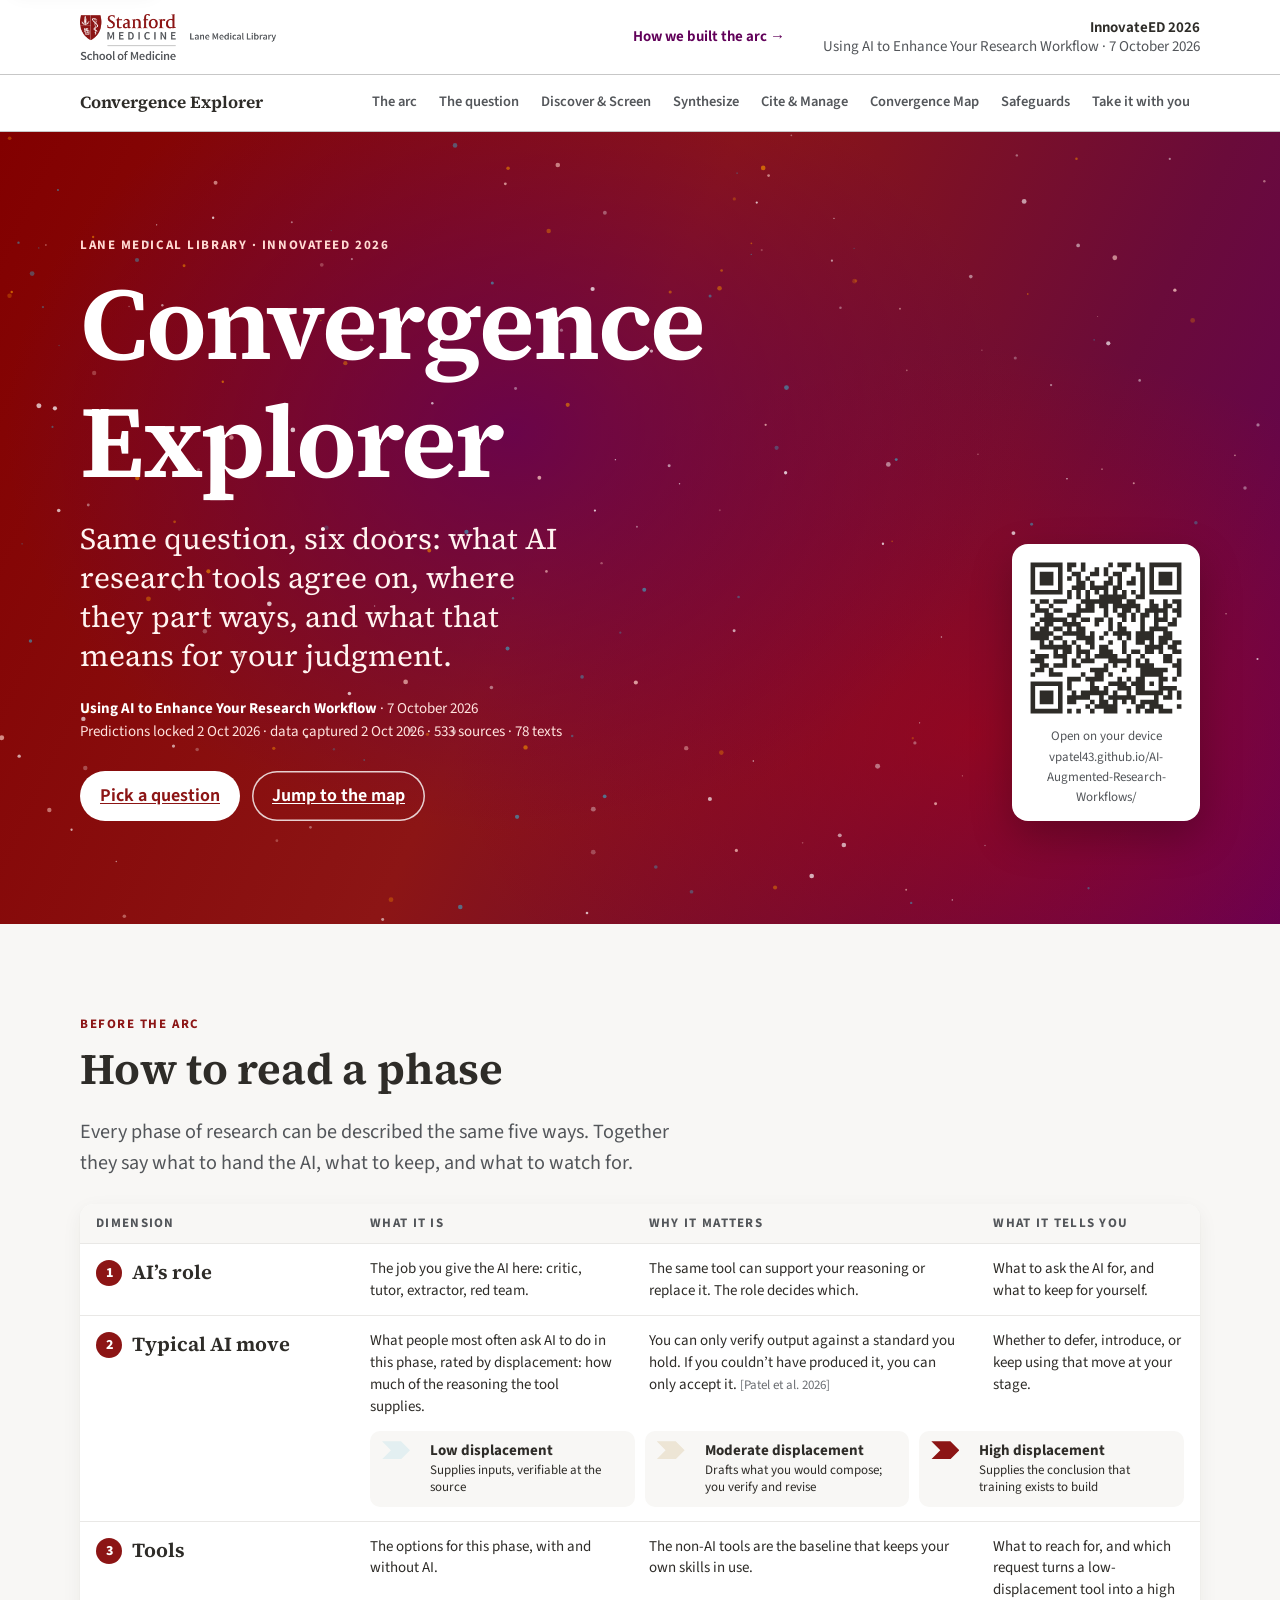
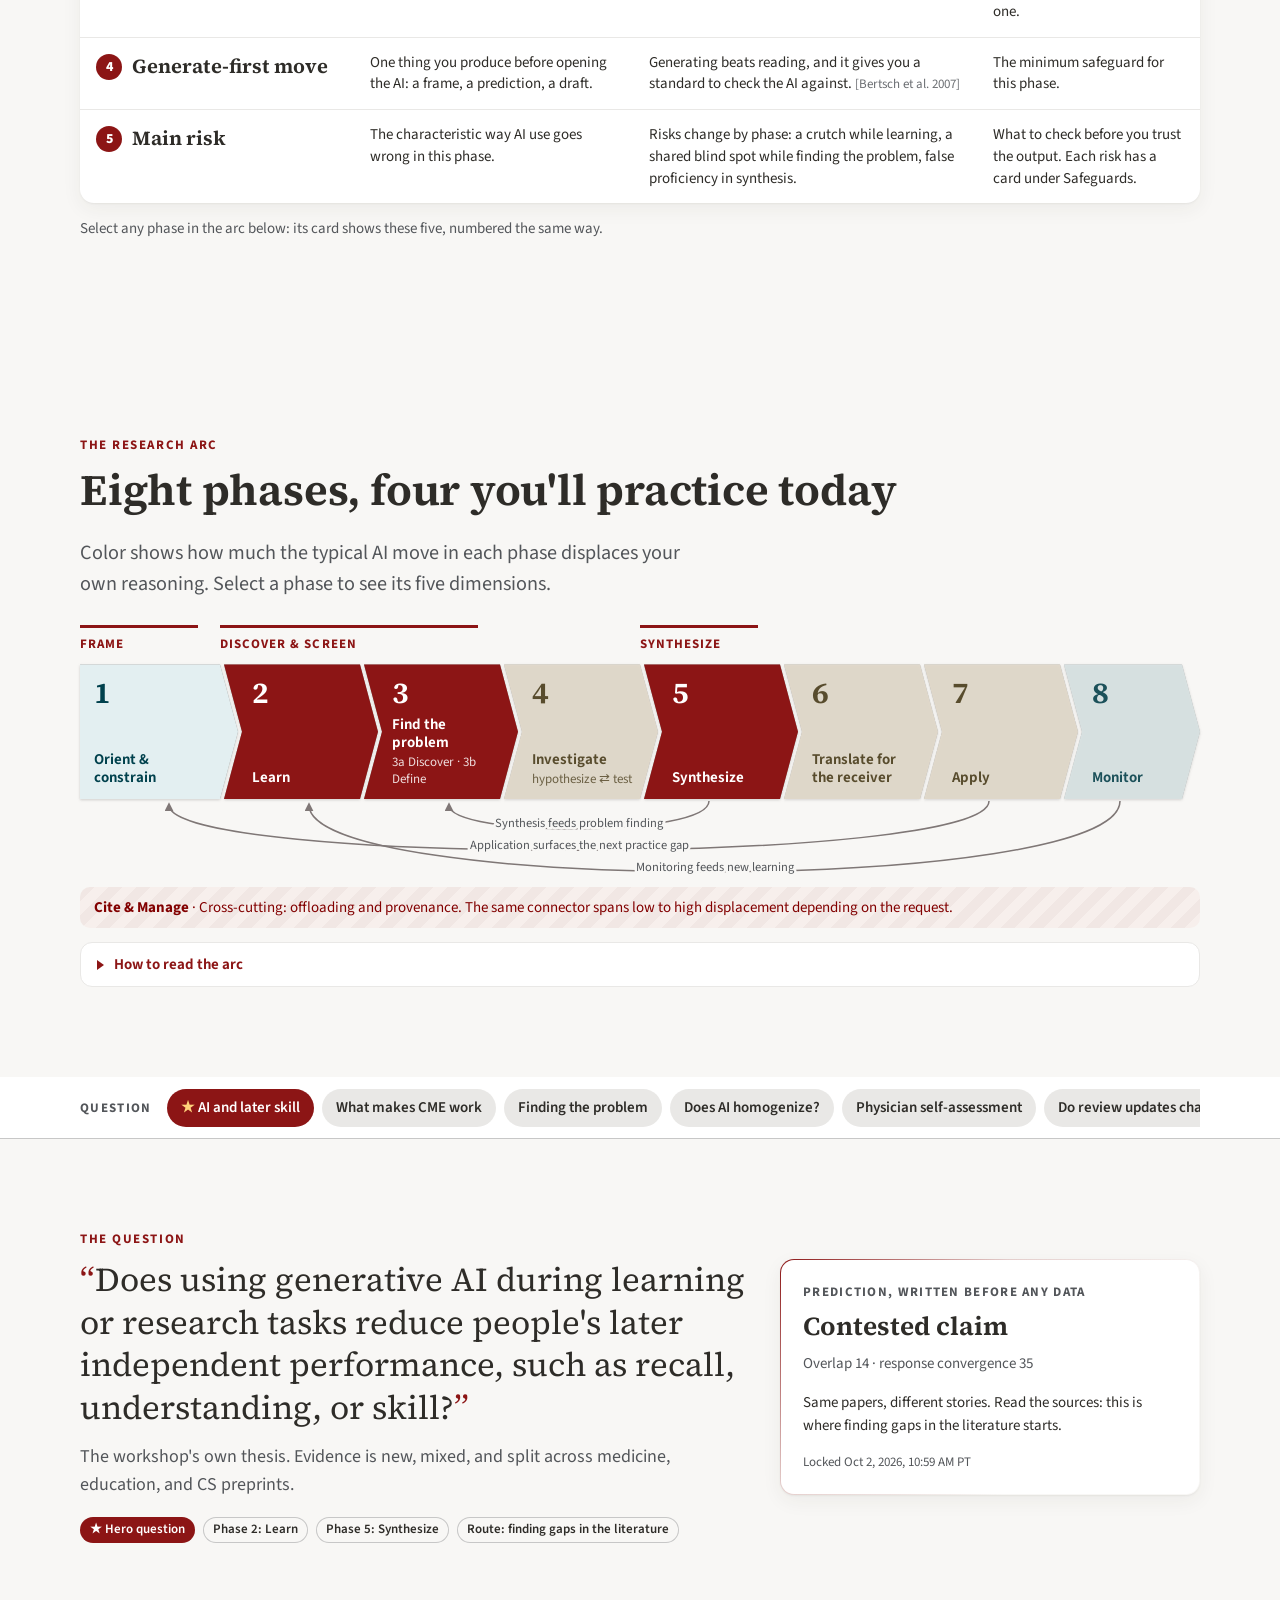
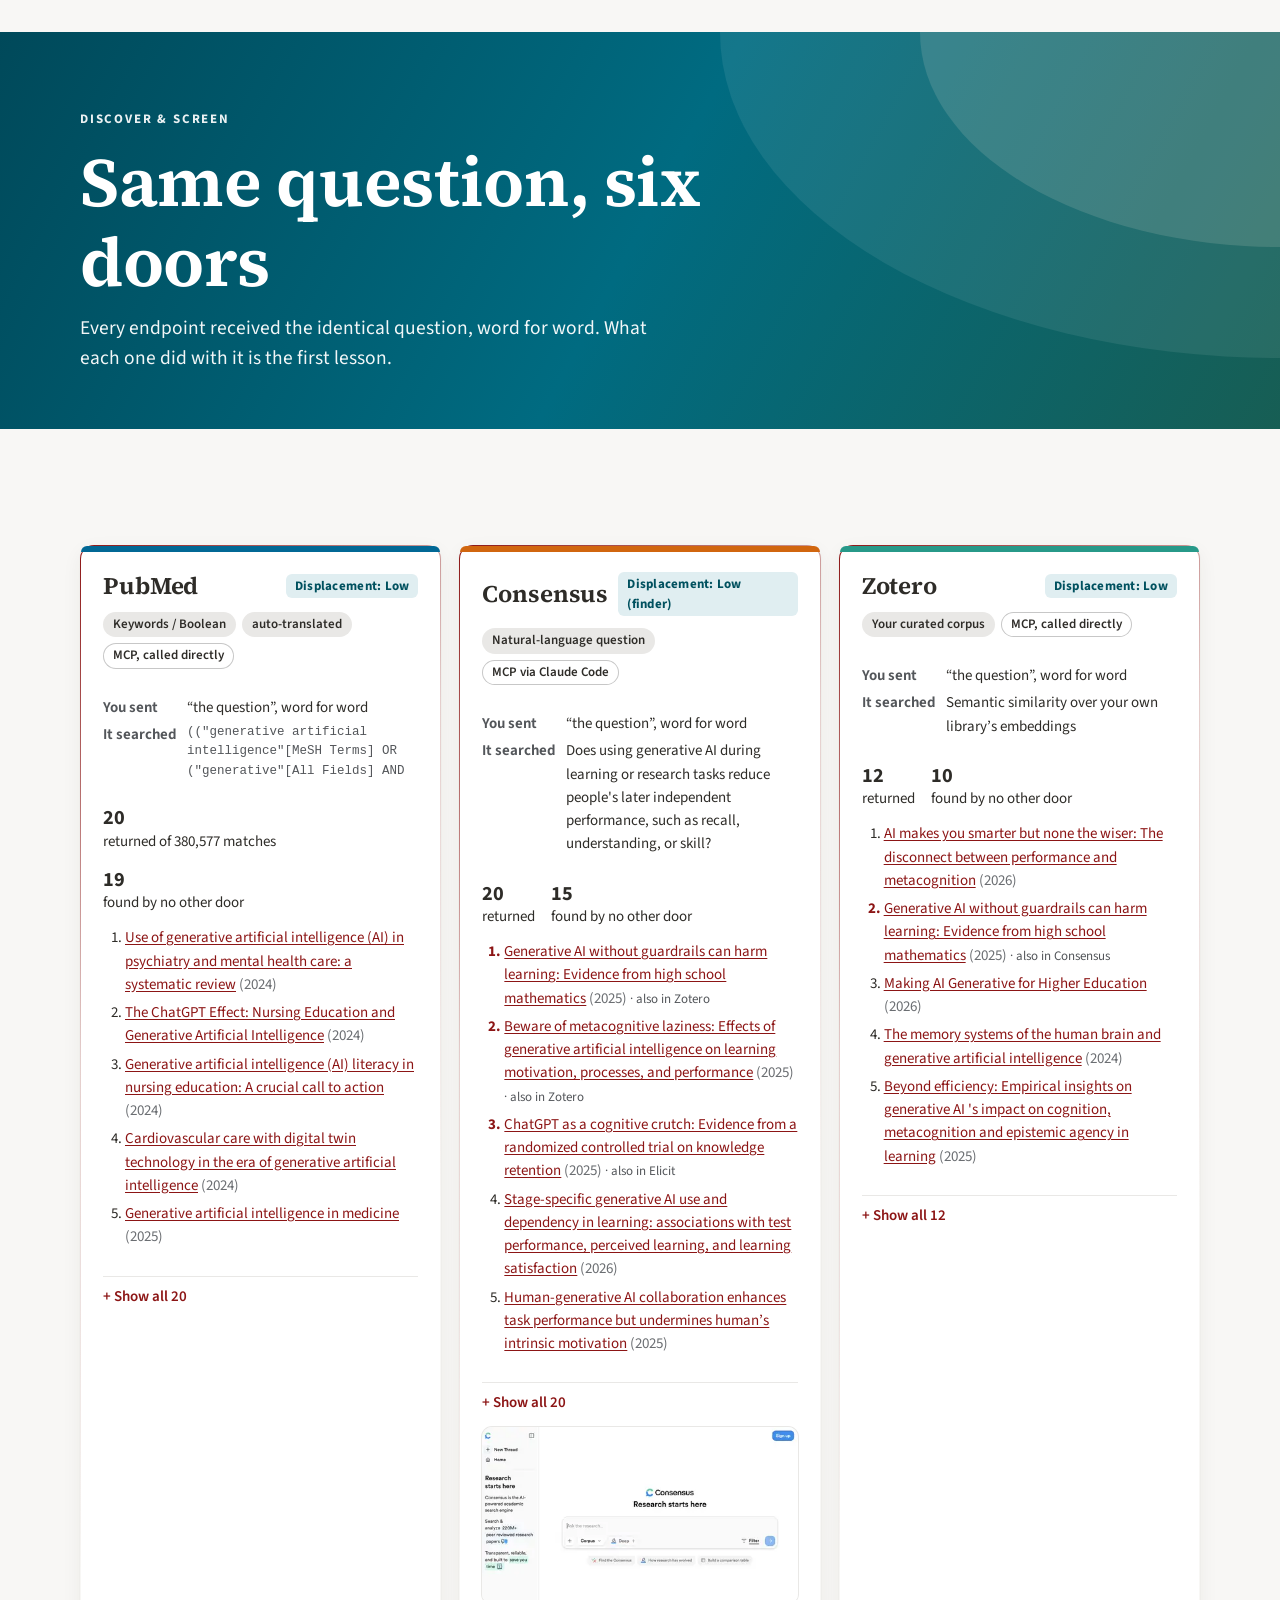
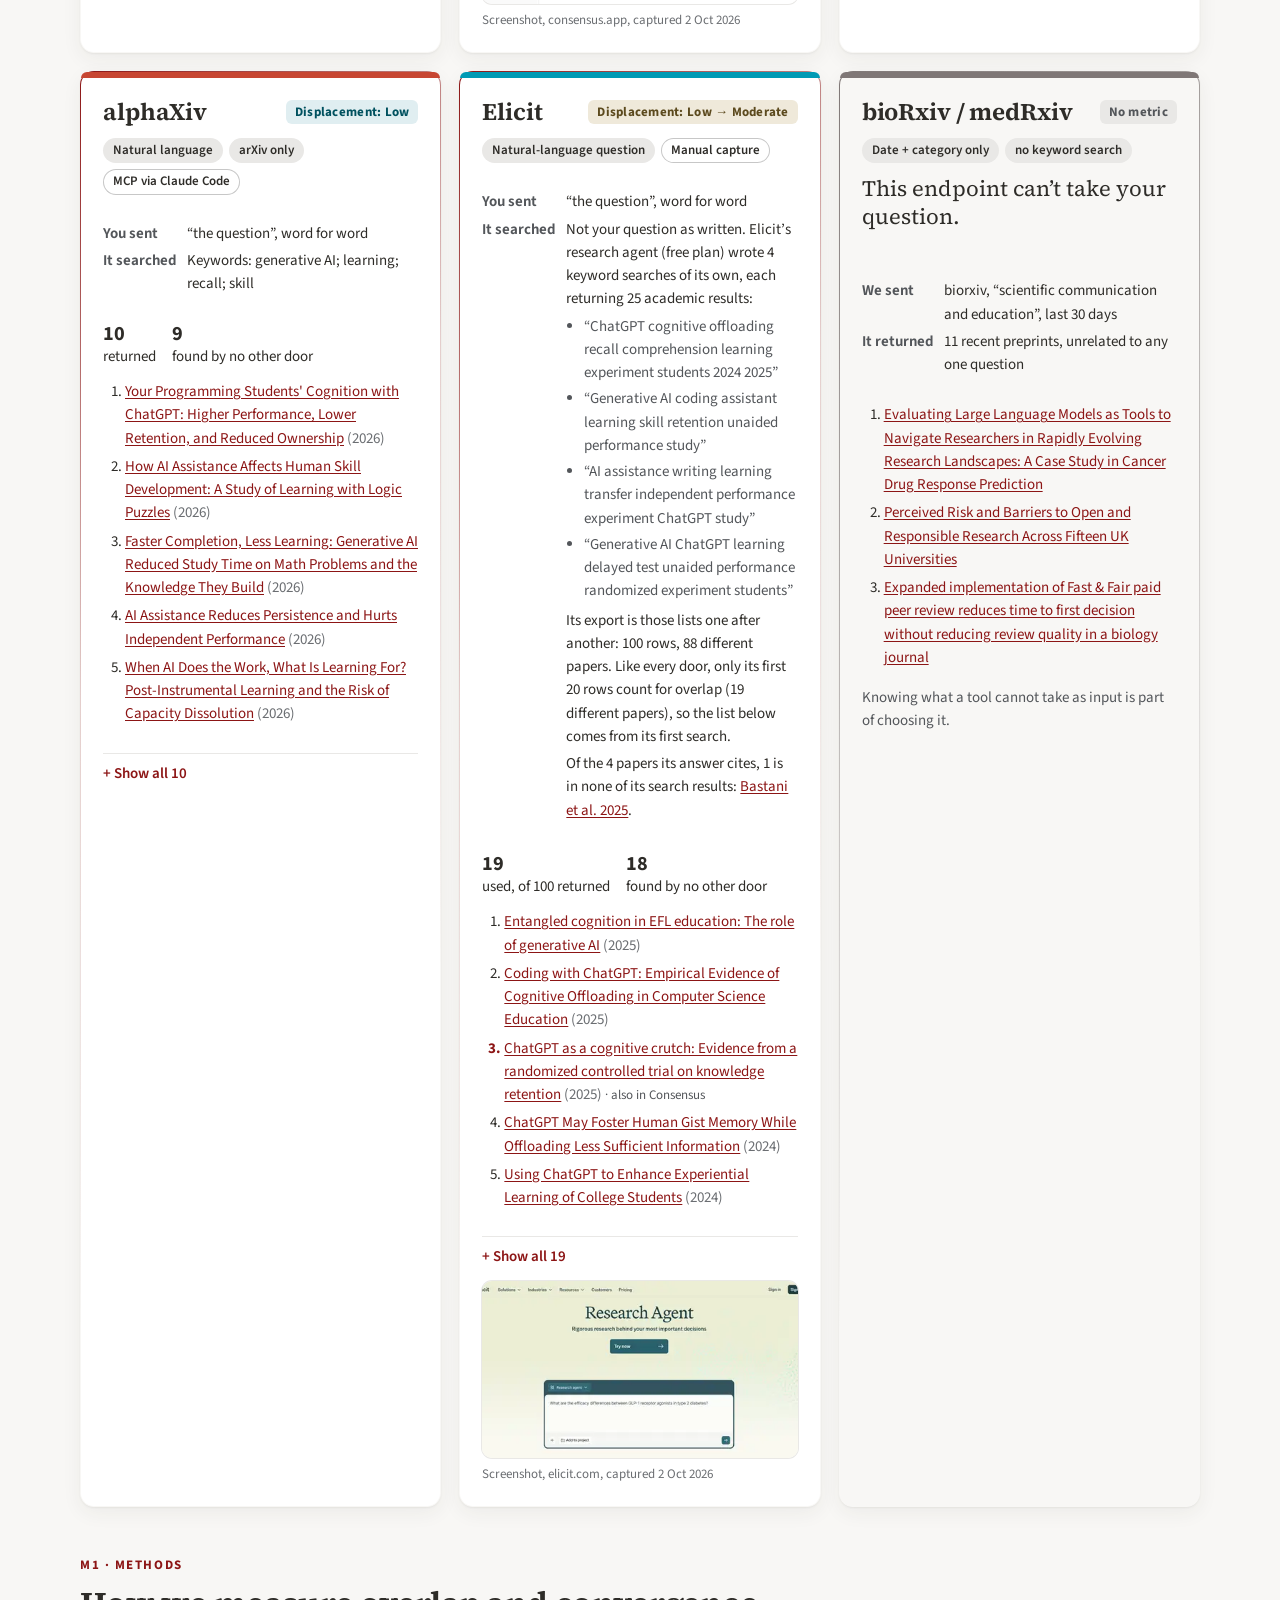
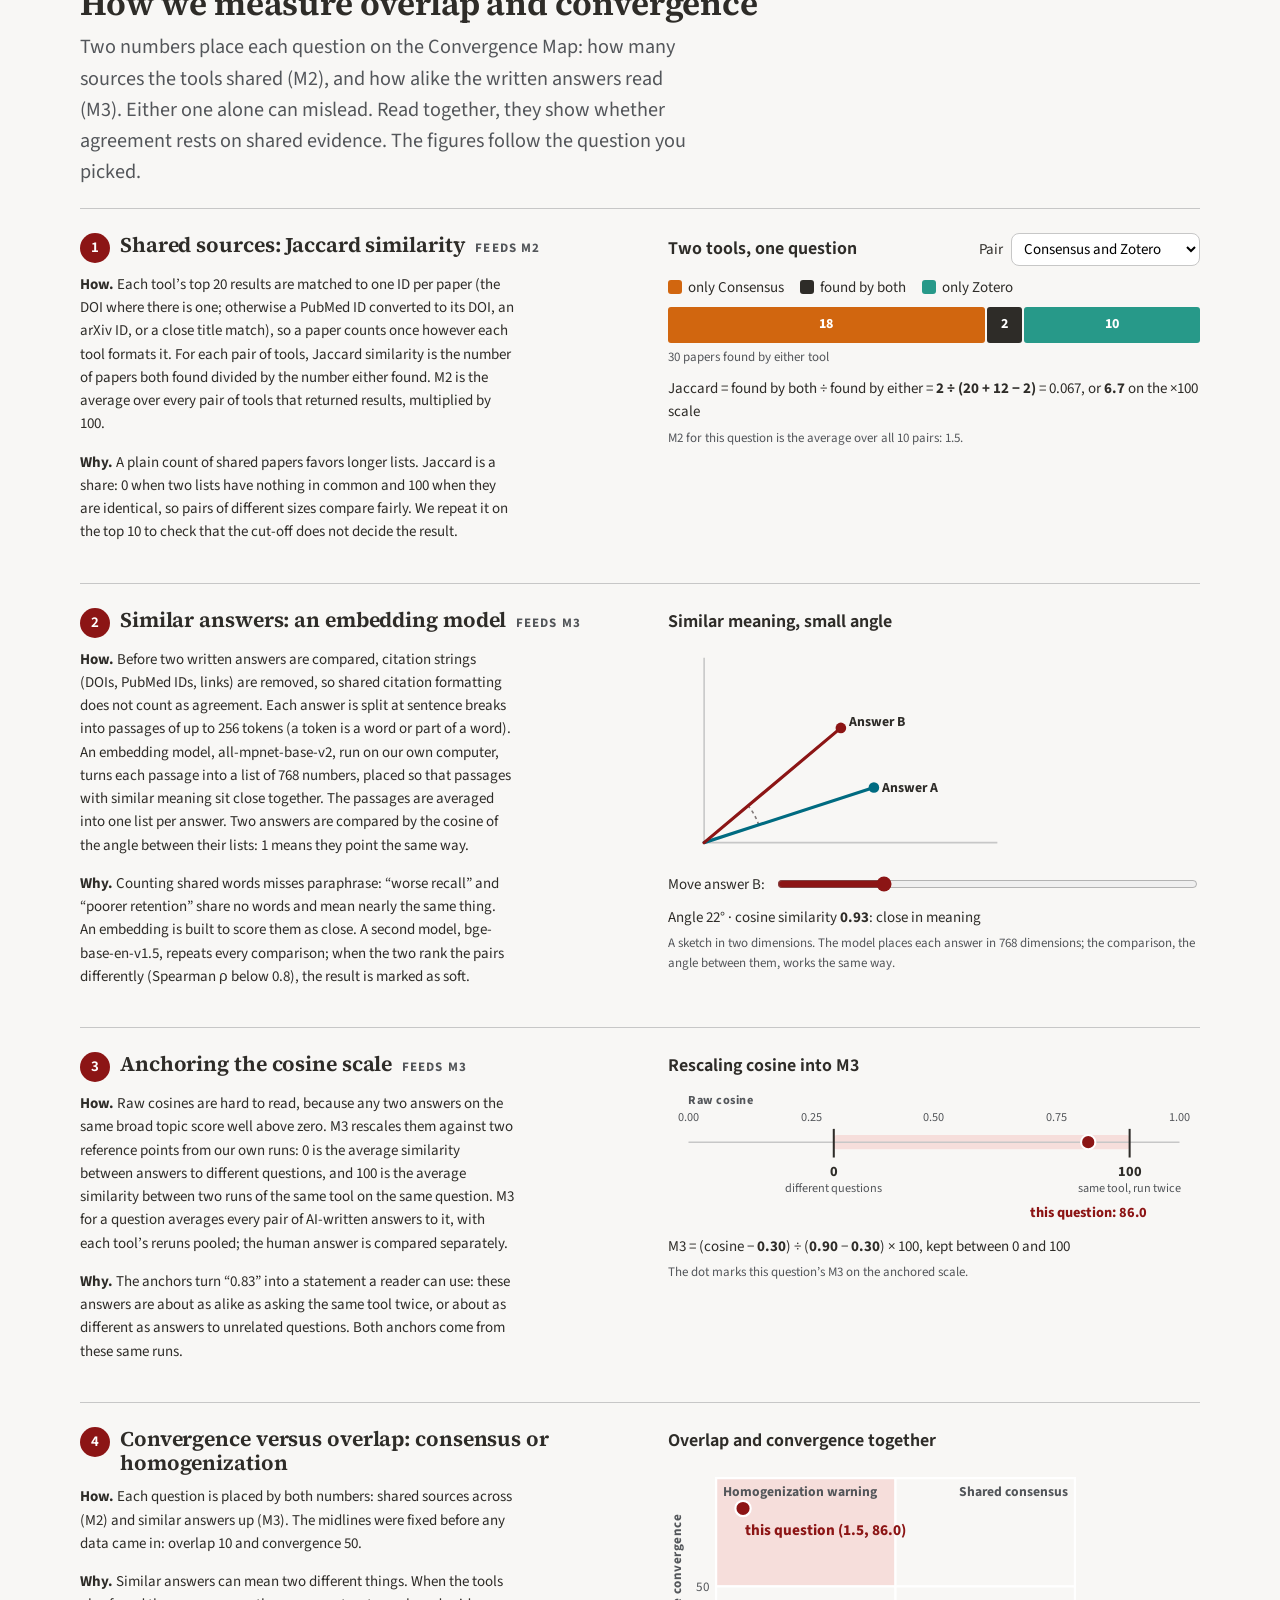
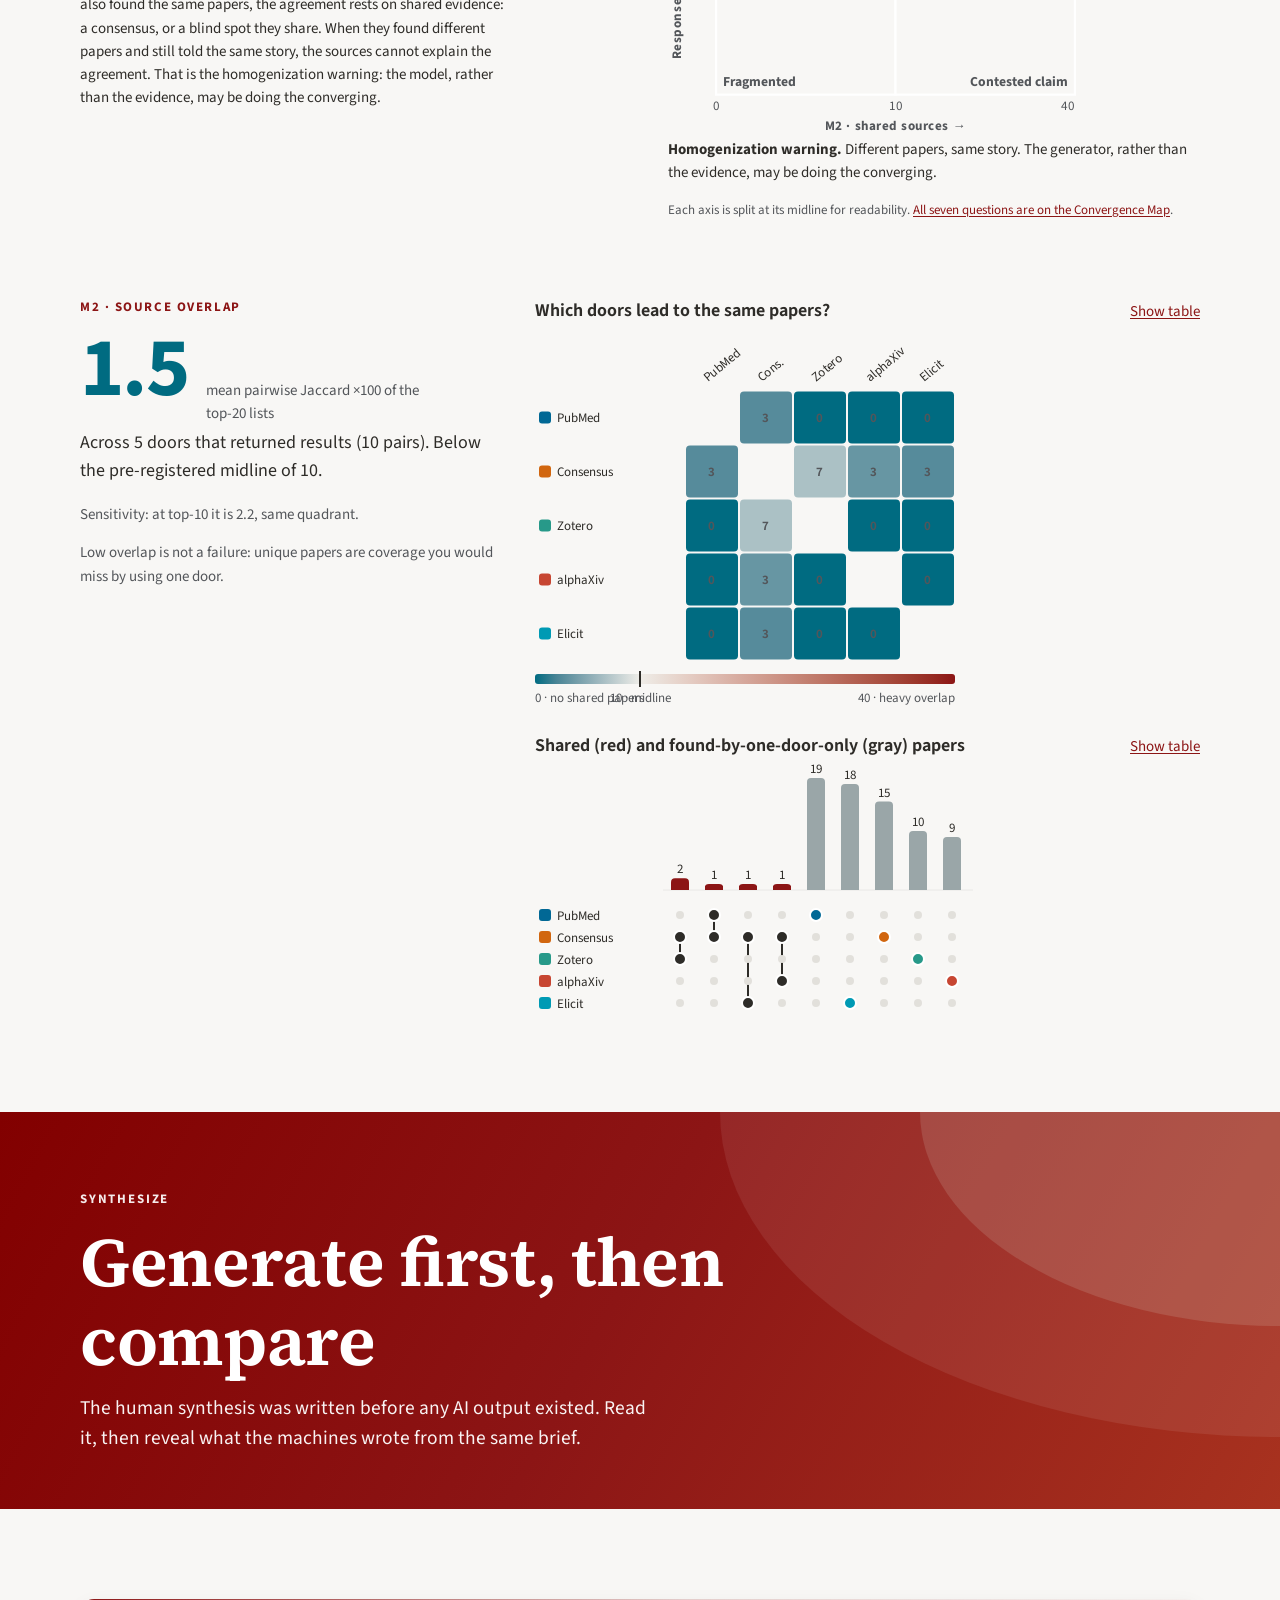
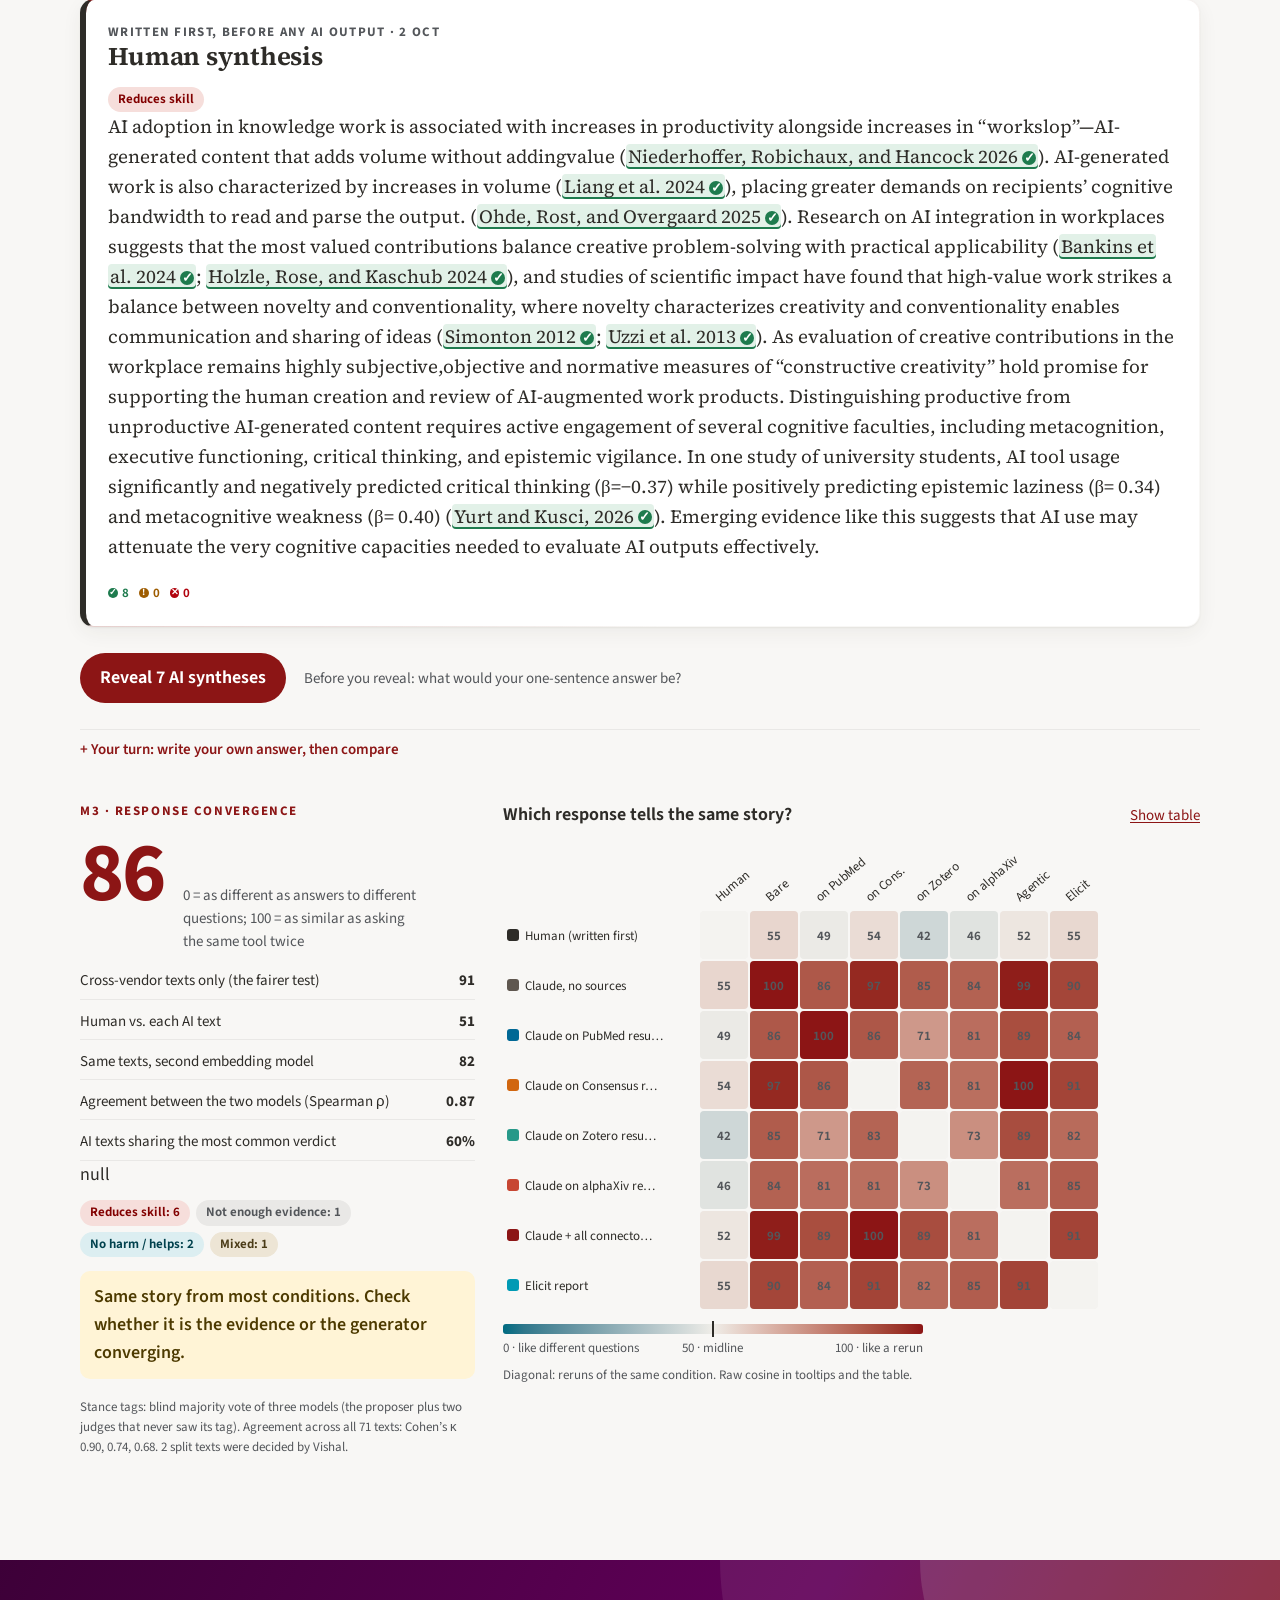
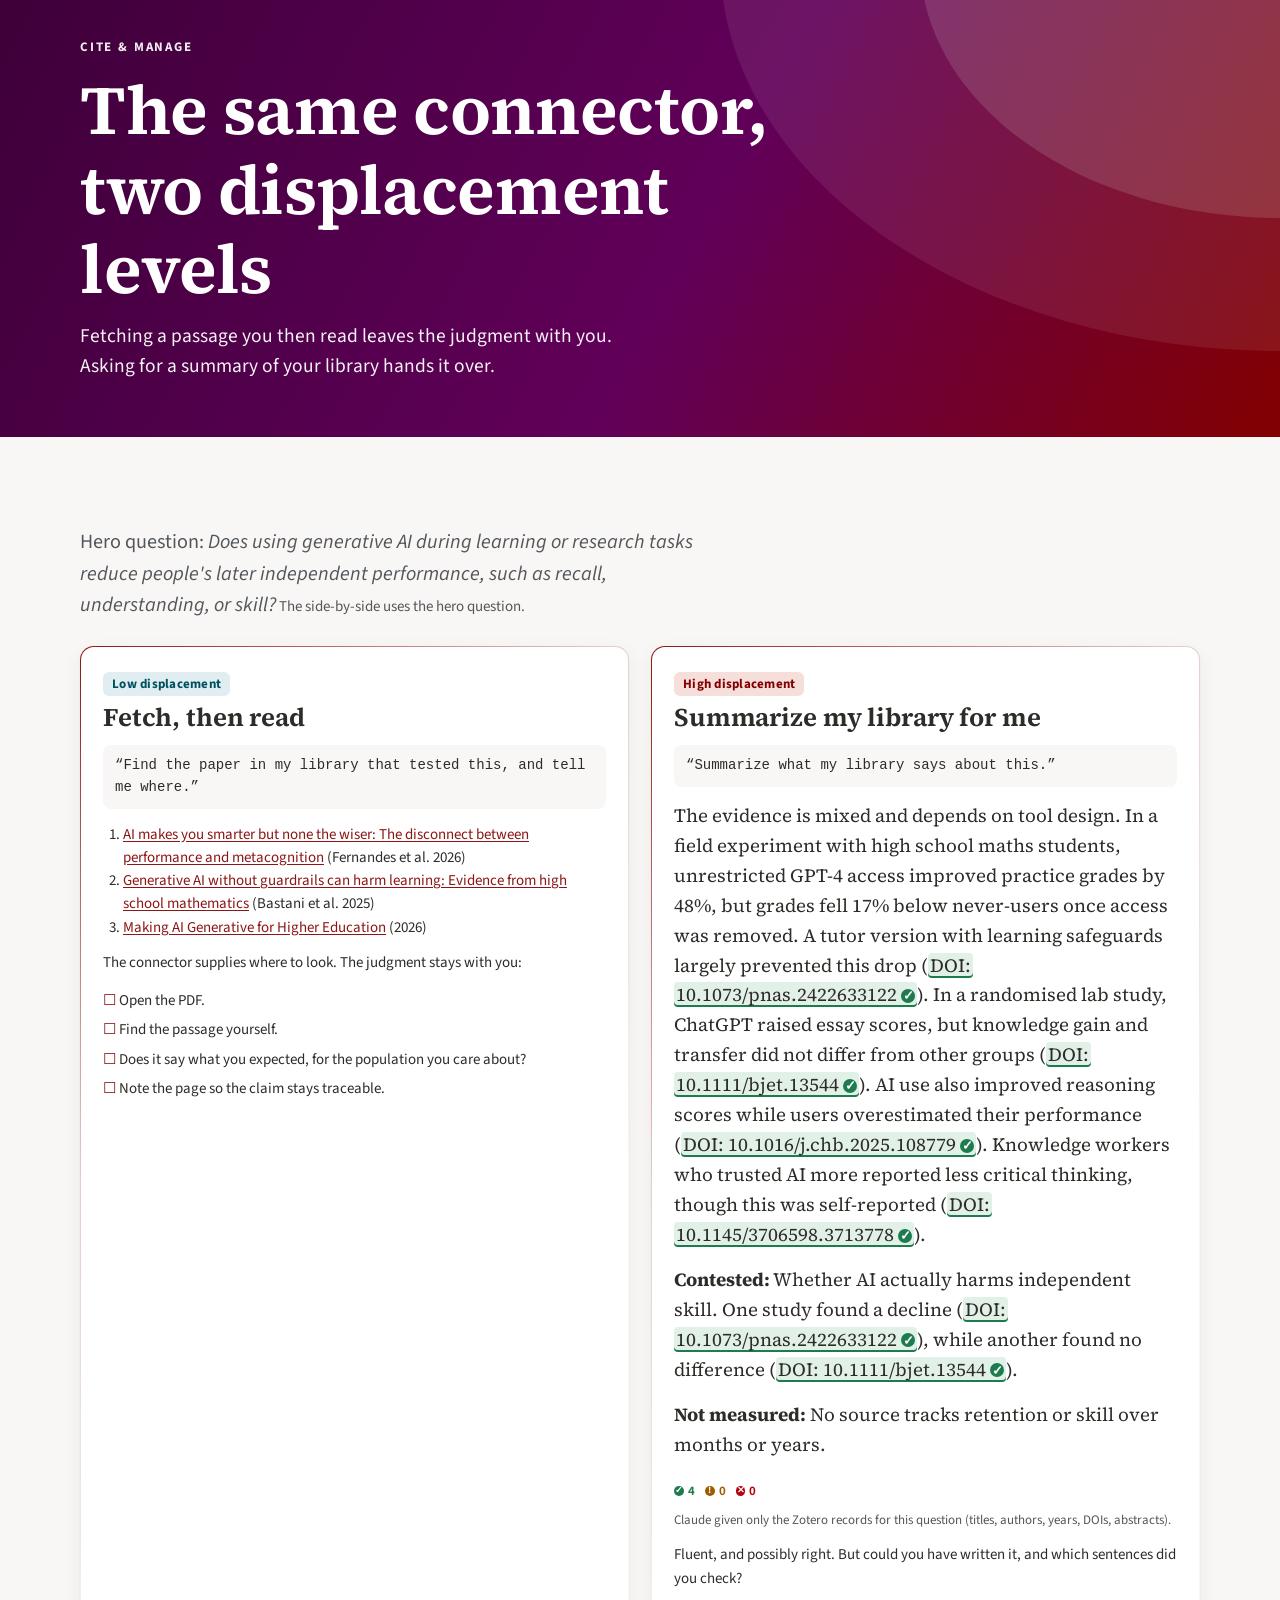
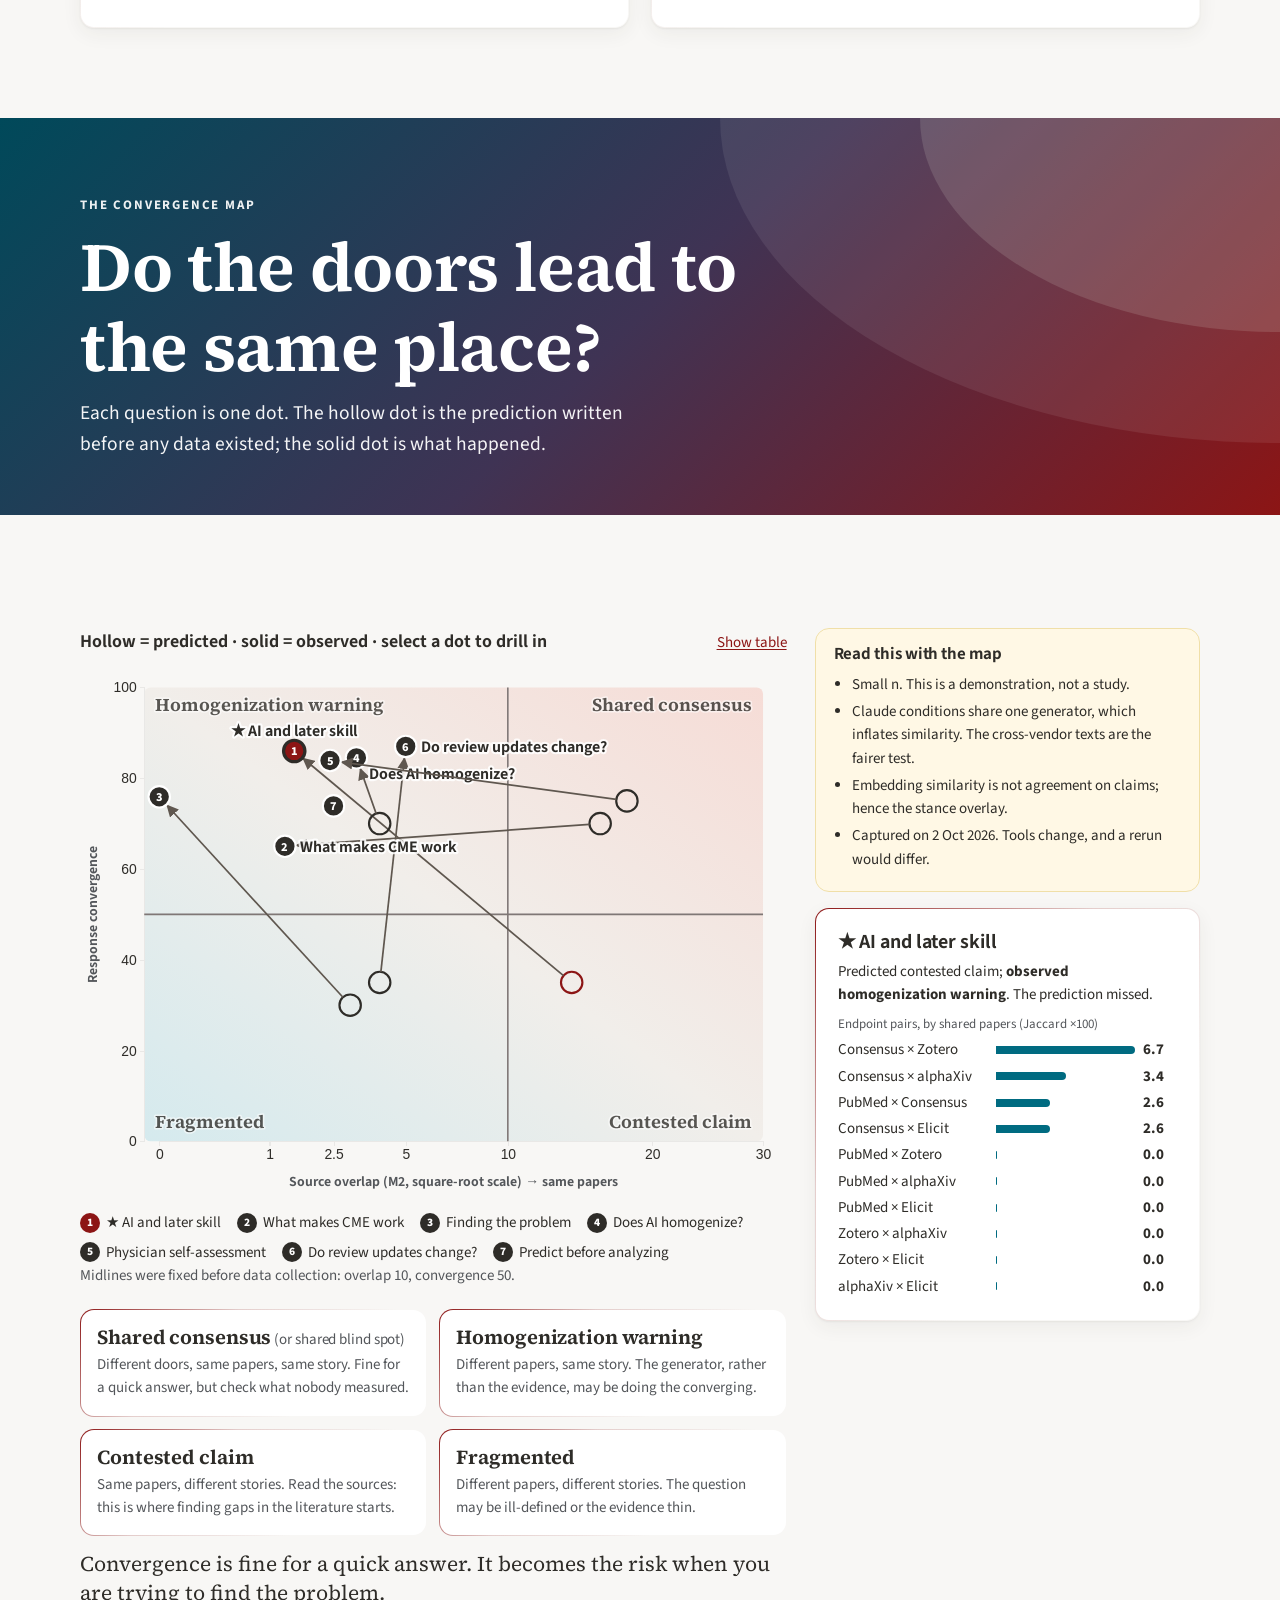
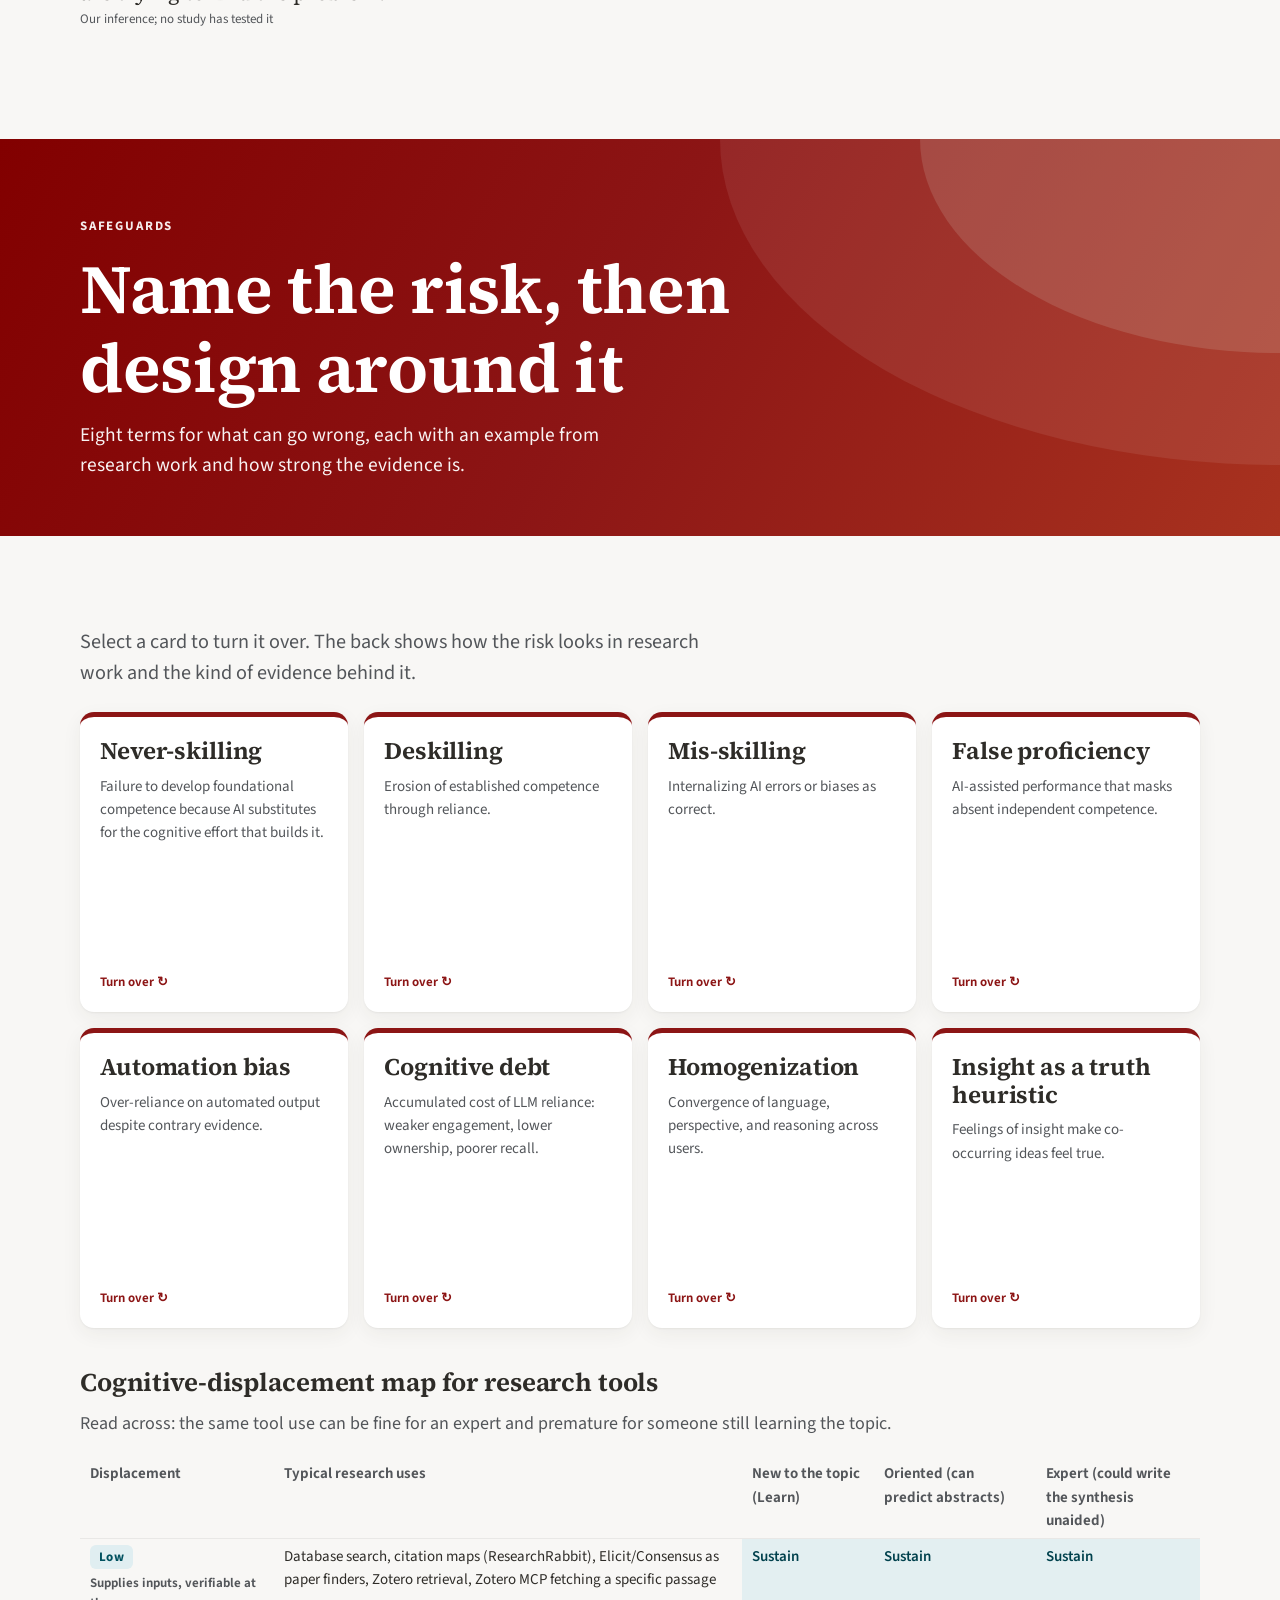
==== index.html @ 3bfe9429 "Update the workshop sites Built by arc-origins/pipeline/deploy.py: the Convergence Explorer at the r" ====
<!doctype html>
<html lang="en">
<head>
  <meta charset="utf-8" />
  <meta name="viewport" content="width=device-width, initial-scale=1, viewport-fit=cover" />
  <title>Convergence Explorer · InnovateED 2026</title>
  <meta name="description" content="Same question, six doors: how AI research tools converge and diverge. Companion site for the InnovateED workshop, Lane Medical Library, Stanford Medicine." />
  <meta name="theme-color" content="#8C1515" />
  <script>
    document.documentElement.classList.add('js');
    if (window.matchMedia && matchMedia('(prefers-reduced-motion: reduce)').matches) document.documentElement.classList.add('reduced');
  </script>
  <script type="module" crossorigin src="./assets/index-C2Hl43LS.js"></script>
  <link rel="modulepreload" crossorigin href="./assets/store-Dt5b27pg.js">
  <link rel="stylesheet" crossorigin href="./assets/store-aKm5IoQr.css">
  <link rel="stylesheet" crossorigin href="./assets/index-9kJ_gyYW.css">
</head>
<body>
  <a class="skip-link" href="#main">Skip to content</a>
  <div id="demo-banner"></div>

  <header class="brandbar">
    <div class="wrap">
      <img id="logo" alt="Stanford Medicine, School of Medicine, Lane Medical Library" width="704" height="165" />
      <a class="origins-link" id="origins-link" href="arc-origins/" hidden>How we built the arc →</a>
      <div class="meta"><b>InnovateED 2026</b><br />Using AI to Enhance Your Research Workflow · 7 October 2026</div>
    </div>
  </header>

  <nav class="site-nav" id="site-nav" aria-label="Sections of this page">
    <div class="wrap">
      <a class="nav-title" href="#s0">Convergence Explorer</a>
      <button class="nav-toggle" type="button" aria-expanded="false" aria-controls="nav-list">
        <span class="nav-toggle-label">Sections</span><span class="nav-current" aria-hidden="true"></span><span class="nav-caret" aria-hidden="true"></span>
      </button>
      <ol class="nav-list" id="nav-list">
        <li><a href="#s1a" data-sec="arc">The arc</a></li>
        <li><a href="#s2" data-sec="question">The question</a></li>
        <li><a href="#d3" data-sec="discover">Discover &amp; Screen</a></li>
        <li><a href="#d4" data-sec="synthesize">Synthesize</a></li>
        <li><a href="#d5" data-sec="cite">Cite &amp; Manage</a></li>
        <li><a href="#d6" data-sec="map">Convergence Map</a></li>
        <li><a href="#d7" data-sec="safeguards">Safeguards</a></li>
        <li><a href="#d8" data-sec="exit">Take it with you</a></li>
      </ol>
    </div>
    <div class="nav-progress" aria-hidden="true"><span></span></div>
  </nav>

  <section class="site-hero" id="s0" data-stop aria-labelledby="hero-title">
    <canvas id="particles" aria-hidden="true"></canvas>
    <div class="wrap">
      <div>
        <p class="eyebrow">Lane Medical Library · InnovateED 2026</p>
        <h1 id="hero-title">Convergence Explorer</h1>
        <p class="sub">Same question, six doors: what AI research tools agree on, where they part ways, and what that means for your judgment.</p>
        <p class="meta" id="hero-meta"></p>
        <div class="cta">
          <a class="btn" href="#s2">Pick a question</a>
          <a class="btn ghost" href="#s6">Jump to the map</a>
        </div>
      </div>
      <div class="qr-tile" id="hero-qr"></div>
    </div>
  </section>

  <main id="main">
    <section class="block primer-block" id="s1a" data-stop aria-labelledby="s1a-title">
      <div class="wrap">
        <p class="eyebrow rv">Before the arc</p>
        <h2 id="s1a-title" class="rv">How to read a phase</h2>
        <p class="lede rv">Every phase of research can be described the same five ways. Together they say what to hand the AI, what to keep, and what to watch for.</p>
        <div id="primer"></div>
      </div>
    </section>

    <section class="block" id="s1" data-stop aria-labelledby="s1-title">
      <div class="wrap">
        <p class="eyebrow rv">The research arc</p>
        <h2 id="s1-title" class="rv">Eight phases, four you'll practice today</h2>
        <p class="lede rv">Color shows how much the typical AI move in each phase displaces your own reasoning. Select a phase to see its five dimensions.</p>
        <div id="arc"></div>
      </div>
    </section>

    <!-- the picker sticks only within this wrapper: the sections it drives (The question through Synthesize) -->
    <div class="picker-scope">
    <nav class="picker-bar" aria-label="Question picker">
      <div class="wrap"><span class="label">Question</span><div class="picker-chips" id="picker" role="toolbar" aria-label="Choose a question"></div></div>
    </nav>

    <section class="block" id="s2" data-stop aria-labelledby="s2-title">
      <div class="wrap">
        <p class="eyebrow rv">The question</p>
        <h2 id="s2-title" class="visually-hidden">Selected question and prediction</h2>
        <div id="qdetail"></div>
      </div>
    </section>

    <div class="divider cool" id="d3" data-stop>
      <div class="shape-a"></div><div class="shape-b"></div>
      <div class="wrap"><span class="step">Discover &amp; Screen</span><h2>Same question, six doors</h2>
        <p>Every endpoint received the identical question, word for word. What each one did with it is the first lesson.</p></div>
    </div>
    <section class="block" id="s3" data-stop aria-labelledby="s3-title">
      <div class="wrap">
        <h2 id="s3-title" class="visually-hidden">Retrieval endpoints</h2>
        <div id="doors"></div>
        <div id="methods" class="methods" data-stop></div>
        <div id="m2" data-stop></div>
      </div>
    </section>

    <div class="divider warm" id="d4" data-stop>
      <div class="shape-a"></div><div class="shape-b"></div>
      <div class="wrap"><span class="step">Synthesize</span><h2>Generate first, then compare</h2>
        <p>The human synthesis was written before any AI output existed. Read it, then reveal what the machines wrote from the same brief.</p></div>
    </div>
    <section class="block" id="s4" data-stop aria-labelledby="s4-title">
      <div class="wrap">
        <h2 id="s4-title" class="visually-hidden">Syntheses</h2>
        <div id="synth"></div>
      </div>
    </section>

    </div>
    <div class="divider plum" id="d5" data-stop>
      <div class="shape-a"></div><div class="shape-b"></div>
      <div class="wrap"><span class="step">Cite &amp; Manage</span><h2>The same connector, two displacement levels</h2>
        <p>Fetching a passage you then read leaves the judgment with you. Asking for a summary of your library hands it over.</p></div>
    </div>
    <section class="block" id="s5" data-stop aria-labelledby="s5-title">
      <div class="wrap">
        <h2 id="s5-title" class="visually-hidden">Citation traceability</h2>
        <div id="cite"></div>
      </div>
    </section>

    <div class="divider mixed" id="d6" data-stop>
      <div class="shape-a"></div><div class="shape-b"></div>
      <div class="wrap"><span class="step">The Convergence Map</span><h2>Do the doors lead to the same place?</h2>
        <p>Each question is one dot. The hollow dot is the prediction written before any data existed; the solid dot is what happened.</p></div>
    </div>
    <section class="block" id="s6" data-stop aria-labelledby="s6-title">
      <div class="wrap">
        <h2 id="s6-title" class="visually-hidden">Convergence Map</h2>
        <div id="map"></div>
      </div>
    </section>

    <div class="divider warm" id="d7" data-stop>
      <div class="shape-a"></div><div class="shape-b"></div>
      <div class="wrap"><span class="step">Safeguards</span><h2>Name the risk, then design around it</h2>
        <p>Eight terms for what can go wrong, each with an example from research work and how strong the evidence is.</p></div>
    </div>
    <section class="block" id="s7" data-stop aria-labelledby="s7-title">
      <div class="wrap">
        <h2 id="s7-title" class="visually-hidden">Safeguards</h2>
        <div id="safeguards"></div>
      </div>
    </section>

    <div class="divider stone" id="d8" data-stop>
      <div class="shape-a"></div><div class="shape-b"></div>
      <div class="wrap"><span class="step">Take it with you</span><h2>One page, one habit</h2>
        <p>Download the handout. Before you open the next tool, write your prediction first.</p></div>
    </div>
    <section class="block" id="s8" data-stop aria-labelledby="s8-title">
      <div class="wrap">
        <h2 id="s8-title" class="visually-hidden">Exit</h2>
        <div id="exit"></div>
      </div>
    </section>
  </main>

  <footer class="site-foot">
    <div class="wrap">
      <img id="logo-foot" alt="Stanford Medicine, School of Medicine, Lane Medical Library" width="704" height="165" />
      <span id="foot-text">Lane Medical Library · Stanford Medicine · InnovateED 2026</span>
    </div>
  </footer>
</body>
</html>
---- assets/store-aKm5IoQr.css ----
@font-face{font-family:"Source Sans 3";font-style:normal;font-weight:200 900;font-display:swap;src:url(./source-sans-3-latin-wght-normal-BqRLTx4X.woff2) format("woff2-variations")}@font-face{font-family:"Source Sans 3";font-style:italic;font-weight:200 900;font-display:swap;src:url(./source-sans-3-latin-wght-italic-Bg-PIjcQ.woff2) format("woff2-variations")}@font-face{font-family:"Source Serif 4";font-style:normal;font-weight:200 900;font-display:swap;src:url(./source-serif-4-latin-wght-normal-D9elroTD.woff2) format("woff2-variations")}@font-face{font-family:"Source Serif 4";font-style:italic;font-weight:200 900;font-display:swap;src:url(./source-serif-4-latin-wght-italic-D2yaqPoE.woff2) format("woff2-variations")}:root{--cardinal: #8C1515;--cool-grey: #53565A;--rule: #C7C7C7;--cardinal-bright: #B1040E;--cardinal-dark: #820000;--black: #2E2C28;--fog: #F8F7F5;--fog-2: #E9E8E6;--sand: #DAD7CB;--stone: #7F7776;--stone-dark: #5F574F;--plum: #610059;--spirited: #E04F39;--poppy: #E98300;--lagunita: #007C92;--lagunita-dark: #006B81;--palo-verde: #279989;--palo-alto: #175E54;--sky: #4198B5;--white: #FFFFFF;--ep-pubmed: #016895;--ep-consensus: #D1660F;--ep-zotero: #279989;--ep-alphaxiv: #C74632;--ep-elicit: #009AB4;--ep-biorxiv: #7F7776;--human: var(--black);--ok: #1E7B4E;--ok-tint: #E2F1E8;--warn: #9E5C00;--warn-tint: #FBECD5;--bad: #B1040E;--bad-tint: #FAE1DF;--warm: linear-gradient(90deg, var(--cardinal), var(--spirited), var(--poppy));--cool: linear-gradient(90deg, var(--lagunita), var(--palo-verde), var(--sky));--diverge-cool: #006B81;--diverge-mid: #EFEDE8;--diverge-warm: #8C1515;--serif: "Source Serif 4", "Times New Roman", Georgia, serif;--sans: "Source Sans 3", Arial, Helvetica, sans-serif;--fs-body: 18px;--fs-small: 15px;--fs-tiny: 13px;--lh: 1.55;--ink: var(--black);--ink-2: var(--cool-grey);--ink-3: #6B6E72;--maxw: 1200px;--gutter: clamp(16px, 4vw, 40px);--radius: 14px;--shadow: 0 1px 2px rgba(46, 44, 40, .06), 0 6px 20px rgba(46, 44, 40, .06);--shadow-hover: 0 2px 4px rgba(46, 44, 40, .08), 0 14px 34px rgba(46, 44, 40, .12);--dur: .3s}html[data-present]{--fs-body: 22px;--fs-small: 18px;--fs-tiny: 15px}*,*:before,*:after{box-sizing:border-box}html{-webkit-text-size-adjust:100%;scroll-behavior:smooth;scroll-padding-top:84px}body{margin:0;font-family:var(--sans);font-size:var(--fs-body);line-height:var(--lh);color:var(--ink);background:var(--fog);font-feature-settings:"kern","liga";-webkit-font-smoothing:antialiased}h1,h2,h3,h4{font-family:var(--serif);font-weight:650;line-height:1.15;margin:0 0 .5em;letter-spacing:-.005em}h2{font-size:clamp(30px,3.4vw,44px)}h3{font-size:clamp(22px,2vw,27px)}h4{font-size:20px;font-family:var(--sans);font-weight:650}p{margin:0 0 1em}a{color:var(--cardinal);text-underline-offset:2px}a:hover{color:var(--cardinal-bright)}small,.small{font-size:var(--fs-small)}.tiny{font-size:var(--fs-tiny)}.muted{color:var(--ink-2)}.num{font-variant-numeric:tabular-nums}button{font:inherit;color:inherit}img{max-width:100%;height:auto;display:block}:focus-visible{outline:3px solid var(--lagunita);outline-offset:2px;border-radius:4px}.skip-link{position:absolute;left:12px;top:-60px;z-index:100;background:var(--white);color:var(--cardinal);padding:10px 14px;border-radius:8px;box-shadow:var(--shadow)}.skip-link:focus{top:12px}.visually-hidden{position:absolute!important;width:1px;height:1px;overflow:hidden;clip:rect(0 0 0 0);clip-path:inset(50%);white-space:nowrap}.wrap{max-width:var(--maxw);margin:0 auto;padding:0 var(--gutter)}section.block{padding:clamp(48px,7vw,96px) 0}.lede{font-size:1.12em;color:var(--ink-2);max-width:62ch}.eyebrow{font-family:var(--sans);font-size:var(--fs-tiny);font-weight:700;letter-spacing:.12em;text-transform:uppercase;color:var(--cardinal);margin:0 0 10px}.demo-banner{position:sticky;top:0;z-index:60;background:repeating-linear-gradient(135deg,#fff6d6 0 14px,#ffefb8 14px 28px);color:#5a4300;text-align:center;font-weight:650;font-size:var(--fs-small);padding:6px 12px;border-bottom:1px solid #E8D27A}
---- assets/index-9kJ_gyYW.css ----
.brandbar{background:var(--white);border-bottom:1px solid var(--rule)}.brandbar .wrap{display:flex;align-items:center;justify-content:space-between;gap:16px;padding-top:14px;padding-bottom:14px}.brandbar img{height:46px;width:auto}.brandbar .meta{font-size:var(--fs-small);color:var(--ink-2);text-align:right;line-height:1.3}.brandbar .meta b{color:var(--ink);font-weight:650}@media(max-width:560px){.brandbar img{height:34px}.brandbar .meta{display:none}}.btn{display:inline-flex;align-items:center;gap:8px;cursor:pointer;border:0;border-radius:999px;padding:11px 20px;font-weight:650;background:var(--cardinal);color:var(--white);transition:background var(--dur),transform var(--dur),box-shadow var(--dur)}.btn:hover{background:var(--cardinal-bright);color:var(--white);box-shadow:var(--shadow-hover)}.btn.ghost{background:transparent;color:var(--cardinal);box-shadow:inset 0 0 0 1.5px currentColor}.btn.ghost:hover{background:#8c15150f}.btn.small{padding:6px 12px;font-size:var(--fs-small)}.linkbtn{background:none;border:0;padding:0;color:var(--cardinal);cursor:pointer;text-decoration:underline;text-underline-offset:2px;font-size:var(--fs-small)}.chip{display:inline-flex;align-items:center;gap:6px;padding:3px 10px;border-radius:999px;font-size:var(--fs-tiny);font-weight:600;background:var(--fog-2);color:var(--ink);line-height:1.5;white-space:nowrap}.chip.outline{background:transparent;box-shadow:inset 0 0 0 1px var(--rule)}.badge{display:inline-flex;align-items:center;gap:6px;padding:2px 9px;border-radius:6px;font-size:var(--fs-tiny);font-weight:700;letter-spacing:.02em}.badge.d-low{background:#e0eef1;color:#00515f}.badge.d-moderate{background:#efe9da;color:#5c4a1e}.badge.d-high{background:#f6dedb;color:var(--cardinal-dark)}.badge.d-na{background:var(--fog-2);color:var(--ink-2)}.badge.caveat{background:#fff1c7;color:#5a4300}.swatch{width:12px;height:12px;border-radius:3px;display:inline-block;flex:none}.dot{width:10px;height:10px;border-radius:50%;display:inline-block;flex:none}.card{position:relative;border-radius:var(--radius);padding:22px;background:linear-gradient(var(--white),var(--white)) padding-box,linear-gradient(135deg,var(--cardinal) 0%,rgba(140,21,21,.18) 35%,rgba(140,21,21,0) 70%) border-box;border:1px solid transparent;box-shadow:var(--shadow);transition:box-shadow var(--dur),transform var(--dur)}.card:hover{box-shadow:var(--shadow-hover)}.card.flat{box-shadow:none}.card.muted-card{background:linear-gradient(var(--fog),var(--fog)) padding-box,linear-gradient(135deg,var(--rule),transparent 70%) border-box}.divider{position:relative;overflow:hidden;color:var(--white);min-height:clamp(260px,44vh,460px);display:flex;align-items:flex-end;isolation:isolate}.divider .wrap{width:100%;position:relative;z-index:2;padding-top:72px;padding-bottom:56px}.divider .step{font-family:var(--sans);font-weight:700;letter-spacing:.14em;text-transform:uppercase;font-size:var(--fs-tiny);opacity:.92}.divider h2{font-size:clamp(36px,5.4vw,72px);margin:10px 0 12px;max-width:18ch;color:var(--white)}.divider p{max-width:58ch;font-size:1.08em;opacity:.95;margin:0}.divider .shape-a,.divider .shape-b{position:absolute;z-index:1;pointer-events:none}.divider .shape-a{right:0;top:0;width:min(46vw,560px);height:82%;border-bottom-left-radius:100%;background:#ffffff14}.divider .shape-b{right:0;top:0;width:min(30vw,360px);height:54%;border-bottom-left-radius:100%;background:#dad7cb29}.divider.warm{background:linear-gradient(118deg,var(--cardinal-dark) 0%,var(--cardinal) 48%,#A8321F 100%)}.divider.cool{background:linear-gradient(118deg,#00495A 0%,var(--lagunita-dark) 50%,var(--palo-alto) 100%)}.divider.mixed{background:linear-gradient(135deg,#00495A 0%,#3F3354 50%,var(--cardinal) 100%)}.divider.plum{background:linear-gradient(118deg,#3D0038 0%,var(--plum) 55%,var(--cardinal-dark) 100%)}.divider.stone{background:linear-gradient(118deg,#3E3833 0%,var(--stone-dark) 55%,var(--stone) 100%)}.picker-bar{position:sticky;top:var(--nav-h, 0px);z-index:40;background:#fffffff2;backdrop-filter:saturate(1.2) blur(10px);-webkit-backdrop-filter:saturate(1.2) blur(10px);border-bottom:1px solid var(--rule)}.picker-bar .wrap{display:flex;align-items:center;gap:14px;padding-top:10px;padding-bottom:10px}.picker-bar .label{font-size:var(--fs-tiny);font-weight:700;letter-spacing:.1em;text-transform:uppercase;color:var(--ink-2);flex:none}.picker-chips{display:flex;gap:8px;overflow-x:auto;scrollbar-width:thin;padding:2px}.qchip{flex:none;cursor:pointer;border:0;border-radius:999px;padding:7px 14px;font-weight:600;font-size:var(--fs-small);background:var(--fog-2);color:var(--ink);transition:background var(--dur),color var(--dur)}.qchip:hover{background:var(--sand)}.qchip[aria-pressed=true]{background:var(--cardinal);color:var(--white)}.qchip .star{color:var(--poppy);margin-right:4px}.qchip[aria-pressed=true] .star{color:#ffd27a}.tip{position:fixed;z-index:90;pointer-events:none;background:var(--white);color:var(--ink);border-radius:10px;padding:10px 12px;box-shadow:0 8px 28px #0000002e;font-size:var(--fs-small);max-width:320px;opacity:0;transform:translateY(4px);transition:opacity .12s,transform .12s;line-height:1.35}.tip.on{opacity:1;transform:none}.tip .v{font-weight:750;font-size:1.15em;display:block}.tip .l{color:var(--ink-2)}.tip .row{display:flex;align-items:center;gap:8px}.tip .key{width:14px;height:2px;flex:none}figure.chart{margin:0}figure.chart figcaption{display:flex;justify-content:space-between;align-items:baseline;gap:12px;margin-bottom:10px;flex-wrap:wrap}figure.chart figcaption .t{font-weight:650}.table-wrap{overflow-x:auto;margin-top:12px}table.data{border-collapse:collapse;width:100%;font-size:var(--fs-small);font-variant-numeric:tabular-nums}table.data th,table.data td{padding:6px 10px;border-bottom:1px solid var(--fog-2);text-align:left;vertical-align:top}table.data th{font-weight:650;color:var(--ink-2);background:var(--fog)}table.data td.n{text-align:right}details.drawer{border-top:1px solid var(--fog-2);padding-top:8px;margin-top:10px}details.drawer>summary{cursor:pointer;color:var(--cardinal);font-weight:600;font-size:var(--fs-small);list-style:none}details.drawer>summary::-webkit-details-marker{display:none}details.drawer>summary:before{content:"+ "}details.drawer[open]>summary:before{content:"–"}.lightbox{position:fixed;inset:0;z-index:95;background:#141210d1;display:none;align-items:center;justify-content:center;padding:4vw}.lightbox.on{display:flex}.lightbox figure{margin:0;max-width:min(1400px,92vw)}.lightbox img{max-height:80vh;width:auto;margin:0 auto;border-radius:10px;box-shadow:0 20px 60px #0006;background:var(--white)}.lightbox figcaption{color:#eee;text-align:center;margin-top:12px;font-size:var(--fs-small)}.lightbox .close{position:absolute;top:16px;right:20px;background:var(--white);border:0;border-radius:999px;width:44px;height:44px;font-size:24px;cursor:pointer}.st{display:inline-flex;align-items:center;gap:4px;font-weight:650}.st-green{color:var(--ok)}.st-amber{color:var(--warn)}.st-red{color:var(--bad)}.st-icon{display:inline-grid;place-items:center;width:1.05em;height:1.05em;border-radius:50%;font-size:.72em;color:var(--white);font-weight:800;line-height:1;vertical-align:.08em}.st-icon.green{background:var(--ok)}.st-icon.amber{background:var(--warn)}.st-icon.red{background:var(--bad)}mark.cite{color:inherit;border-radius:4px;padding:0 2px;box-decoration-break:clone;-webkit-box-decoration-break:clone}mark.cite.green{background:var(--ok-tint);box-shadow:inset 0 -2px 0 var(--ok)}mark.cite.amber{background:var(--warn-tint);box-shadow:inset 0 -2px 0 var(--warn)}mark.cite.red{background:var(--bad-tint);box-shadow:inset 0 -2px 0 var(--bad)}mark.cite a{color:inherit;text-decoration:none}.pending{border:1.5px dashed var(--rule);border-radius:var(--radius);padding:18px;color:var(--ink-2);background:#fff9}.pending b{color:var(--ink)}.grid{display:grid;gap:18px}.two-col{display:grid;grid-template-columns:1fr 1fr;gap:24px}@media(max-width:860px){.two-col{grid-template-columns:1fr}}.headline-metric{display:flex;align-items:baseline;gap:18px;flex-wrap:wrap;margin:6px 0 4px}.headline-metric .big{font-family:var(--sans);font-weight:700;font-size:clamp(54px,7vw,84px);line-height:1;letter-spacing:-.02em}.headline-metric .big.warm{color:var(--cardinal)}.headline-metric .big.cool{color:var(--lagunita-dark)}.headline-metric .unit{color:var(--ink-2);font-size:var(--fs-small);max-width:34ch}.chev-swatch{display:inline-block;flex:none;width:28px;height:18px;margin-right:10px;vertical-align:-3px;clip-path:polygon(0 0,68% 0,100% 50%,68% 100%,0 100%,32% 50%);box-shadow:inset 0 0 0 30px #0000}.chev-swatch.seq{background:linear-gradient(90deg,#e3eff1,#ede5d5 50%,#8c1515)}.arc-wrap{position:relative;margin-top:26px}.arc-groups{display:grid;grid-template-columns:repeat(8,minmax(0,1fr));font-size:var(--fs-tiny);font-weight:700;letter-spacing:.08em;text-transform:uppercase;margin-bottom:10px}.arc-groups span{border-top:3px solid var(--cardinal);padding-top:6px;margin-right:22px;color:var(--cardinal)}.arc{--d: 18px;--g: 4px;list-style:none;margin:0;padding:0;display:grid;grid-template-columns:repeat(8,minmax(0,1fr))}.phase-li{position:relative;z-index:1;margin-right:calc(-1 * var(--d));transition:transform var(--dur),filter var(--dur);filter:drop-shadow(0 1px 1.5px rgba(46,44,40,.14)) drop-shadow(0 0 .6px rgba(46,44,40,.45))}.phase-li:last-child{margin-right:0}.phase-li:hover{transform:translateY(-2px);z-index:2}.phase-li:has(.phase[aria-expanded=true]){transform:translateY(-6px);z-index:3;filter:drop-shadow(0 8px 10px rgba(46,44,40,.22)) drop-shadow(0 0 1px #2E2C28) drop-shadow(0 0 1px #2E2C28)}.phase-li:has(.phase:focus-visible){filter:drop-shadow(0 0 1.5px #007C92) drop-shadow(0 0 1.5px #007C92) drop-shadow(0 0 1.5px #007C92);z-index:3}.phase{width:100%;height:100%;min-height:128px;border:0;cursor:pointer;text-align:left;display:flex;flex-direction:column;justify-content:space-between;gap:8px;padding:14px calc(var(--d) + 8px) 12px calc(var(--d) + var(--g) + 10px);clip-path:polygon(var(--g) 0,calc(100% - var(--d)) 0,100% 50%,calc(100% - var(--d)) 100%,var(--g) 100%,calc(var(--d) + var(--g)) 50%)}.phase.first{padding-left:14px;clip-path:polygon(0 0,calc(100% - var(--d)) 0,100% 50%,calc(100% - var(--d)) 100%,0 100%)}.phase:focus-visible{outline:none}.phase .n{font-family:var(--serif);font-size:30px;font-weight:650;line-height:1}.phase .txt{display:flex;flex-direction:column;gap:2px}.phase .nm{font-weight:650;line-height:1.2;font-size:var(--fs-small)}.phase .sub{font-size:var(--fs-tiny);opacity:.85;line-height:1.25}.phase.d-low{background:#e3eff1;color:#00414d}.phase.d-moderate{background:#ede5d5;color:#4a3b17}.phase.d-high{background:var(--cardinal);color:var(--white)}.phase-li.dim .phase{opacity:.82}.arc-loops{display:block;width:100%;height:84px;overflow:visible}.arc-loops .loop{fill:none;stroke:var(--stone);stroke-width:1.5}.arc-loops .loop-label{font-family:var(--sans);font-size:12.5px;fill:var(--ink-2);paint-order:stroke;stroke:var(--fog);stroke-width:5px;stroke-linejoin:round}.arc-rail{margin-top:4px;border-radius:10px;padding:9px 14px;background:repeating-linear-gradient(135deg,#f1e7e4 0 10px,#f7efec 10px 20px);color:var(--cardinal-dark);font-size:var(--fs-small);cursor:pointer;border:0;width:100%;text-align:left}.arc-rail[aria-expanded=true]{box-shadow:0 0 0 3px var(--black)}@media(max-width:900px){.arc,.arc-groups{grid-template-columns:repeat(4,minmax(0,1fr))}.arc{row-gap:10px}.phase-li:nth-child(4n){margin-right:0}.arc-groups,.arc-loops{display:none}}@media(max-width:700px){.arc{grid-template-columns:1fr;row-gap:0}.phase-li,.phase-li:nth-child(4n){margin-right:0;margin-bottom:calc(-1 * var(--d) + var(--g))}.phase-li:last-child{margin-bottom:0}.phase{min-height:0;flex-direction:row;align-items:center;justify-content:flex-start;gap:14px;padding:calc(var(--d) + var(--g) + 8px) 16px calc(var(--d) + 6px);clip-path:polygon(0 var(--g),50% calc(var(--d) + var(--g)),100% var(--g),100% calc(100% - var(--d)),50% 100%,0 calc(100% - var(--d)))}.phase.first{padding-top:12px;padding-left:16px;clip-path:polygon(0 0,100% 0,100% calc(100% - var(--d)),50% 100%,0 calc(100% - var(--d)))}.phase .n{font-size:26px;min-width:22px}.phase .txt{flex-direction:row;flex-wrap:wrap;align-items:baseline;gap:2px 10px}}.phase-li.off-route .phase{opacity:.38;background-image:repeating-linear-gradient(135deg,rgba(255,255,255,.55) 0 5px,transparent 5px 11px)}.phase-li.on-route .phase.optional{background-image:repeating-linear-gradient(135deg,rgba(255,255,255,.35) 0 3px,transparent 3px 9px)}.phase{position:relative}.phase .route-tag{position:absolute;top:12px;right:calc(var(--d) + 4px);font-size:11px;font-weight:750;letter-spacing:.04em;padding:1px 7px;border-radius:999px;background:#ffffffd9;color:var(--ink)}.phase .route-tag[hidden],.arc.mini .phase .route-tag{display:none}.phase-li{transition:transform var(--dur),filter var(--dur),opacity var(--dur)}.arc-wrap.mini{margin-top:0}.arc.mini{--d: 10px;--g: 2px}.arc.mini .phase{min-height:0;height:40px;padding:0 calc(var(--d) + 4px) 0 calc(var(--d) + var(--g) + 6px);flex-direction:row;align-items:center;justify-content:center}.arc.mini .phase.first{padding-left:8px}.arc.mini .phase .n{font-size:17px}.arc.mini .phase-li:hover{transform:translateY(-1px)}.arc.mini .phase-li:has(.phase[aria-expanded=true]){transform:translateY(-2px)}@media(max-width:700px){.arc.mini{grid-template-columns:repeat(8,minmax(0,1fr))}.arc.mini .phase-li,.arc.mini .phase-li:nth-child(4n){margin-right:calc(-1 * var(--d));margin-bottom:0}.arc.mini .phase-li:last-child{margin-right:0}.arc.mini .phase{clip-path:polygon(var(--g) 0,calc(100% - var(--d)) 0,100% 50%,calc(100% - var(--d)) 100%,var(--g) 100%,calc(var(--d) + var(--g)) 50%);padding:0 calc(var(--d) + 2px) 0 calc(var(--d) + var(--g) + 2px)}.arc.mini .phase.first{clip-path:polygon(0 0,calc(100% - var(--d)) 0,100% 50%,calc(100% - var(--d)) 100%,0 100%);padding-left:4px}}@media(max-width:900px){.arc.mini{grid-template-columns:repeat(8,minmax(0,1fr));row-gap:0}.arc.mini .phase-li:nth-child(4n){margin-right:calc(-1 * var(--d))}.arc.mini .phase-li:last-child{margin-right:0}}html{scroll-padding-top:calc(var(--nav-h, 56px) + var(--below-nav, 0px) + 8px)}.site-nav{position:sticky;top:0;z-index:70;background:#fffffff7;-webkit-backdrop-filter:blur(6px);backdrop-filter:blur(6px);border-bottom:1px solid var(--rule)}.site-nav .wrap{display:flex;align-items:center;gap:16px;min-height:54px}.nav-title{font-family:var(--serif);font-weight:650;font-size:17px;color:var(--ink);text-decoration:none;white-space:nowrap;margin-right:auto}.nav-title em,.nav-title:hover{color:var(--nav-accent, var(--plum))}.nav-list{list-style:none;margin:0;padding:0;display:flex;gap:2px}.nav-list a{display:block;padding:7px 10px;border-radius:999px;font-size:14.5px;font-weight:600;color:var(--ink-2);text-decoration:none;white-space:nowrap}.nav-list a:hover{color:var(--ink);background:var(--fog)}.nav-list a[aria-current=true]{color:var(--nav-accent, var(--plum));background:var(--nav-tint, #F3E7F1)}.nav-toggle{display:none}.nav-toggle{align-items:center;gap:8px;margin-left:auto;border:0;border-radius:999px;padding:8px 14px;cursor:pointer;max-width:60vw;background:var(--nav-tint, #F3E7F1);color:var(--nav-accent, var(--plum));font-weight:700;font-size:var(--fs-small)}.nav-toggle .nav-current{overflow:hidden;text-overflow:ellipsis;white-space:nowrap}.nav-toggle.has-current .nav-toggle-label{display:none}.nav-caret{width:0;height:0;border-left:5px solid transparent;border-right:5px solid transparent;border-top:6px solid currentColor;transition:transform var(--dur)}.site-nav.open .nav-caret{transform:rotate(180deg)}.nav-progress{height:2px}.nav-progress span{display:block;height:100%;background:var(--nav-progress, linear-gradient(90deg, var(--plum), var(--lagunita)));transform-origin:left center;transform:scaleX(0)}@media(max-width:1150px){.nav-title{display:none}.nav-list{margin:0 auto}}@media(max-width:900px){.nav-title{display:block;font-size:16px}.nav-list{display:none;position:absolute;top:100%;left:0;right:0;flex-direction:column;gap:2px;margin:0;padding:8px var(--gutter) 14px;background:var(--white);border-bottom:1px solid var(--rule);box-shadow:0 14px 30px #2e2c281f}.site-nav.open .nav-list{display:flex}.nav-list a{padding:12px 14px;border-radius:10px;font-size:var(--fs-body)}.nav-toggle{display:inline-flex}}@media(max-width:520px){.nav-title{display:none}.nav-toggle{margin-left:0;max-width:none}}html[data-present] .nav-title{display:block}html[data-present] .nav-list{display:none;position:absolute;top:100%;left:0;right:0;flex-direction:column;gap:2px;margin:0;padding:8px var(--gutter) 14px;background:var(--white);border-bottom:1px solid var(--rule);box-shadow:0 14px 30px #2e2c281f}html[data-present] .site-nav.open .nav-list{display:flex}html[data-present] .nav-toggle{display:inline-flex}@property --ha{syntax: "<angle>"; inherits: false; initial-value: 0deg;}.site-hero{position:relative;overflow:hidden;color:var(--white);isolation:isolate;min-height:min(88vh,860px);display:flex;align-items:center;background:radial-gradient(55% 70% at calc(28% + 12%*cos(var(--ha))) calc(38% + 14%*sin(var(--ha))),rgba(97,0,89,.78),transparent 72%),radial-gradient(60% 70% at calc(76% - (10%*sin(var(--ha)))) calc(64% + 12%*cos(var(--ha))),rgba(177,4,14,.55),transparent 70%),linear-gradient(calc(var(--ha) + 115deg),var(--cardinal-dark) 0%,var(--cardinal) 45%,#6A0B3A 75%,var(--plum) 100%);animation:hero-mesh 20s linear infinite}@keyframes hero-mesh{to{--ha: 360deg}}.site-hero canvas{position:absolute;inset:0;width:100%;height:100%;z-index:0}.site-hero .wrap{position:relative;z-index:2;width:100%;display:grid;grid-template-columns:minmax(0,1fr) auto;gap:40px;align-items:end;padding-top:64px;padding-bottom:64px}.site-hero .eyebrow{color:#ffd9d2}.site-hero h1{font-size:clamp(48px,8vw,112px);margin:0 0 18px;letter-spacing:-.02em;color:var(--white)}.site-hero .sub{font-family:var(--serif);font-size:clamp(21px,2.4vw,30px);line-height:1.3;max-width:30ch;margin:0 0 22px;color:#fff3f0}.site-hero .meta{font-size:var(--fs-small);color:#ffe3de}.site-hero .meta b{color:var(--white)}.site-hero .cta{margin-top:28px;display:flex;gap:12px;flex-wrap:wrap}.site-hero .cta .btn{background:var(--white);color:var(--cardinal)}.site-hero .cta .btn:hover{background:#fff0ee}.site-hero .cta .btn.ghost{background:transparent;color:var(--white);box-shadow:inset 0 0 0 1.5px #fffc}.qr-tile{background:var(--white);color:var(--ink);border-radius:16px;padding:14px;width:188px;text-align:center;box-shadow:0 16px 40px #00000040}.qr-tile svg{width:160px;height:160px;display:block;margin:0 auto 8px}.qr-tile .u{font-size:var(--fs-tiny);color:var(--ink-2);overflow-wrap:anywhere}.qr-tile.placeholder svg{opacity:.25}@media(max-width:760px){.site-hero .wrap{grid-template-columns:1fr}.qr-tile{display:none}}.dn{display:inline-grid;place-items:center;width:26px;height:26px;border-radius:50%;background:var(--cardinal);color:#fff;font-family:var(--sans);font-size:14px;font-weight:800;margin-right:10px;flex:none;letter-spacing:0;vertical-align:2px}table.dims{width:100%;border-collapse:separate;border-spacing:0;margin-top:26px;background:var(--white);border-radius:var(--radius);box-shadow:var(--shadow);overflow:hidden}table.dims th,table.dims td{text-align:left;vertical-align:top;padding:14px 16px;border-bottom:1px solid var(--fog-2);font-size:var(--fs-small);line-height:1.45}table.dims thead th{background:var(--fog);color:var(--ink-2);font-size:var(--fs-tiny);text-transform:uppercase;letter-spacing:.1em;font-weight:700;padding-top:10px;padding-bottom:10px}table.dims tbody th{font-family:var(--serif);font-size:20px;font-weight:650;white-space:nowrap;width:1%;padding-right:26px}table.dims tbody tr:last-child th,table.dims tbody tr:last-child td{border-bottom:0}table.dims tr.has-scale th,table.dims tr.has-scale td{border-bottom:0}table.dims tr.scale-row td{padding-top:0}table.dims .cite-tag{color:var(--ink-3);font-size:var(--fs-tiny);white-space:nowrap}.scale{display:grid;grid-template-columns:repeat(3,minmax(0,1fr));gap:10px}.scale .step{display:flex;gap:10px;align-items:flex-start;background:var(--fog);border-radius:10px;padding:10px 12px;font-size:var(--fs-tiny);line-height:1.35}.scale .step b{display:block;font-size:var(--fs-small)}@media(max-width:760px){table.dims thead{display:none}table.dims,table.dims tbody,table.dims tr,table.dims th,table.dims td{display:block;width:auto}table.dims tbody tr{border-bottom:1px solid var(--fog-2);padding:6px 0}table.dims tbody th,table.dims td{border-bottom:0;padding-top:6px;padding-bottom:4px;white-space:normal}table.dims td:before{content:attr(data-label);display:block;font-size:var(--fs-tiny);text-transform:uppercase;letter-spacing:.1em;color:var(--ink-2);font-weight:700}table.dims tr.scale-row td:first-child{display:none}.scale{grid-template-columns:1fr}}details.legend-panel{margin-top:14px;border:1px solid var(--fog-2);border-radius:12px;background:var(--white)}details.legend-panel>summary{cursor:pointer;padding:10px 16px;font-weight:650;color:var(--cardinal);list-style:none;display:flex;align-items:center;gap:10px;font-size:var(--fs-small)}details.legend-panel>summary::-webkit-details-marker{display:none}details.legend-panel>summary:before{content:"";width:0;height:0;border-left:7px solid currentColor;border-top:5px solid transparent;border-bottom:5px solid transparent;transition:transform var(--dur)}details.legend-panel[open]>summary:before{transform:rotate(90deg)}.legend-body{display:grid;grid-template-columns:1fr 1fr;gap:28px;padding:2px 18px 16px}.legend-col h4{font-size:15px;margin:0 0 6px;color:var(--ink)}.legend-row{display:flex;gap:0;align-items:flex-start;margin:10px 0;font-size:var(--fs-small);line-height:1.4}.legend-row .chev-swatch{margin-top:2px}.bar-swatch{width:28px;height:3px;background:var(--cardinal);margin:9px 10px 0 0;flex:none}.loop-swatch{width:28px;height:13px;border:1.5px solid var(--stone);border-top:0;border-radius:0 0 14px 14px;flex:none;margin:3px 10px 0 0}.rail-swatch{width:28px;height:16px;border-radius:4px;flex:none;margin:2px 10px 0 0;background:repeating-linear-gradient(135deg,#f1e7e4 0 4px,#f7efec 4px 8px);box-shadow:inset 0 0 0 1px #e6d3ce}.phase-detail{margin-top:18px;display:grid;grid-template-columns:repeat(3,minmax(0,1fr));gap:18px 26px}.phase-detail h3{grid-column:1 / -1;display:flex;align-items:center;margin-bottom:0}.phase-detail .blk.wide{grid-column:span 2}.phase-detail .k{display:flex;align-items:center;font-size:var(--fs-tiny);text-transform:uppercase;letter-spacing:.1em;font-weight:700;color:var(--ink-2);margin-bottom:6px}.phase-detail .k .dn{width:20px;height:20px;font-size:11px;margin-right:8px;vertical-align:0}.phase-detail p{margin:0 0 6px}.phase-detail ul{margin:0;padding-left:18px;font-size:var(--fs-small)}.phase-detail .gf{background:#f4ece9;border-left:4px solid var(--cardinal);padding:10px 14px;border-radius:0 10px 10px 0}@media(max-width:900px){.phase-detail{grid-template-columns:1fr}.phase-detail .blk.wide{grid-column:auto}.legend-body{grid-template-columns:1fr;gap:6px}}.qdetail{display:grid;grid-template-columns:minmax(0,1.6fr) minmax(0,1fr);gap:28px;align-items:start}.qdetail blockquote{margin:0;font-family:var(--serif);font-size:clamp(24px,2.6vw,34px);line-height:1.28}.qdetail blockquote:before{content:"“";color:var(--cardinal)}.qdetail blockquote:after{content:"”";color:var(--cardinal)}.qdetail .tags{display:flex;gap:8px;flex-wrap:wrap;margin-top:16px}.pred-card .k{font-size:var(--fs-tiny);text-transform:uppercase;letter-spacing:.1em;font-weight:700;color:var(--ink-2)}.pred-card .q{font-family:var(--serif);font-size:26px;font-weight:650;margin:4px 0 6px}.pred-card .prior{font-style:italic;color:var(--ink);border-left:3px solid var(--sand);padding-left:12px;margin-top:8px}@media(max-width:860px){.qdetail{grid-template-columns:1fr}}.doors{display:grid;grid-template-columns:repeat(auto-fill,minmax(330px,1fr));gap:18px;margin-top:26px}.door{display:flex;flex-direction:column;gap:12px;padding-top:26px}.door:before{content:"";position:absolute;left:0;top:0;right:0;height:6px;border-radius:var(--radius) var(--radius) 0 0;background:var(--ep, var(--stone))}.door header{display:flex;justify-content:space-between;align-items:center;gap:10px}.door header h3{margin:0;font-size:24px}.door .chips{display:flex;gap:6px;flex-wrap:wrap}.door .sent{display:grid;grid-template-columns:auto 1fr;gap:4px 10px;font-size:var(--fs-small)}.door .sent dt{color:var(--ink-2);font-weight:650}.door .sent dd{margin:0;overflow-wrap:anywhere}.door .sent dd.code{font-family:ui-monospace,SFMono-Regular,Menlo,monospace;font-size:12.5px;color:var(--ink-2);max-height:4.6em;overflow:hidden;position:relative}.door .sent dd.code.open{max-height:none}.door .sent dd.agent p{margin:0 0 4px}.door .sent dd.agent ul{margin:4px 0 6px;padding-left:18px}.door .sent dd.agent li{margin-bottom:3px;color:var(--ink-2)}.door .counts{display:flex;gap:16px;flex-wrap:wrap;font-size:var(--fs-small)}.door .counts b{font-size:1.35em;display:block;line-height:1.1}.door ol{margin:0;padding-left:22px;font-size:var(--fs-small)}.door ol li{margin-bottom:5px}.door ol li .yr{color:var(--ink-3)}.door ol li.shared::marker{color:var(--cardinal);font-weight:700}.door .shot{border:0;padding:0;background:none;cursor:zoom-in;border-radius:10px;overflow:hidden;box-shadow:0 0 0 1px var(--fog-2)}.door .shot img{width:100%;aspect-ratio:16/9;object-fit:cover;object-position:top;transition:transform .4s}.door .shot:hover img{transform:scale(1.03)}.door .shot-cap{font-size:var(--fs-tiny);color:var(--ink-3);margin-top:-6px}.door.cant{background:linear-gradient(var(--fog),var(--fog)) padding-box,linear-gradient(135deg,var(--stone),transparent 70%) border-box}.door.cant .nope{font-family:var(--serif);font-size:22px;line-height:1.25}.m2-panel{margin-top:40px;display:grid;grid-template-columns:minmax(280px,.9fr) minmax(0,1.4fr);gap:28px;align-items:start}.m2-panel .charts{display:grid;gap:26px}@media(max-width:980px){.m2-panel{grid-template-columns:1fr}}.human-card{border-left:6px solid var(--human)}.human-card .who{font-size:var(--fs-tiny);text-transform:uppercase;letter-spacing:.1em;font-weight:700;color:var(--ink-2)}.synth-text{font-family:var(--serif);font-size:1.04em;line-height:1.6}.synth-text p{margin:0 0 .8em}.reveal-row{display:flex;align-items:center;gap:18px;flex-wrap:wrap;margin:26px 0}.ai-grid{display:grid;grid-template-columns:repeat(auto-fill,minmax(340px,1fr));gap:18px}.ai-card{display:flex;flex-direction:column;gap:10px}.ai-card header{display:flex;justify-content:space-between;gap:10px;align-items:flex-start}.ai-card header h4{margin:0}.ai-card .meta{font-size:var(--fs-tiny);color:var(--ink-3)}.ai-card .reruns{display:flex;gap:4px}.ai-card .reruns button{border:0;border-radius:6px;padding:2px 8px;font-size:var(--fs-tiny);cursor:pointer;background:var(--fog-2)}.ai-card .reruns button[aria-pressed=true]{background:var(--black);color:var(--white)}.ai-card .synth-text{font-size:.94em}.ai-hidden .ai-grid{display:none}.stance-chip{font-weight:650}.stance-chip.s-harms{background:#f6dedb;color:var(--cardinal-dark)}.stance-chip.s-helps{background:#dceef1;color:#00414d}.stance-chip.s-mixed{background:#ede5d5;color:#4a3b17}.stance-chip.s-insufficient{background:var(--fog-2);color:var(--ink-2)}.m1-panel{margin-top:40px;display:grid;grid-template-columns:minmax(280px,.85fr) minmax(0,1.5fr);gap:28px;align-items:start}.m1-panel .sub-metrics{display:grid;gap:10px;margin-top:16px;font-size:var(--fs-small)}.m1-panel .sub-metrics div{display:flex;justify-content:space-between;gap:12px;border-bottom:1px solid var(--fog-2);padding-bottom:6px}.m1-panel .sub-metrics b{font-variant-numeric:tabular-nums}.verdict{margin-top:14px;padding:12px 14px;border-radius:10px;background:#fff4d6;color:#4d3a00;font-weight:600}@media(max-width:980px){.m1-panel{grid-template-columns:1fr}}.cite-pair{display:grid;grid-template-columns:1fr 1fr;gap:22px;margin-top:26px}.cite-pair .card h3{margin-top:6px}.cite-pair .ask{font-family:ui-monospace,SFMono-Regular,Menlo,monospace;font-size:14px;background:var(--fog);border-radius:8px;padding:10px 12px;margin:8px 0 14px}.cite-pair ol{padding-left:20px;margin:0 0 12px;font-size:var(--fs-small)}.checklist{list-style:none;padding:0;margin:12px 0 0;display:grid;gap:6px;font-size:var(--fs-small)}.checklist li:before{content:"☐ ";color:var(--cardinal)}.trace-legend{display:flex;gap:16px;flex-wrap:wrap;font-size:var(--fs-small);margin:10px 0}@media(max-width:860px){.cite-pair{grid-template-columns:1fr}}.map-layout{display:grid;grid-template-columns:minmax(0,1.65fr) minmax(280px,.9fr);gap:28px;align-items:start;margin-top:24px}.map-side{display:grid;gap:16px;position:sticky;top:calc(var(--nav-h, 0px) + 16px)}.caveats{background:#fff8e5;border-radius:var(--radius);padding:16px 18px;border:1px solid #F0DFA8}.caveats h4{margin:0 0 8px;font-size:17px}.caveats ul{margin:0;padding-left:18px;font-size:var(--fs-small)}.caveats li{margin-bottom:4px}.quad-explainer{display:grid;grid-template-columns:1fr 1fr;gap:12px;margin-top:22px}.quad-explainer .card{padding:16px}.quad-explainer h4{margin:0 0 4px;font-family:var(--serif);font-size:20px}.quad-explainer p{margin:0;font-size:var(--fs-small);color:var(--ink-2)}.quad-explainer .card.active{outline:3px solid var(--black)}.phase-caveat{margin-top:14px;font-family:var(--serif);font-size:21px;line-height:1.35}.phase-caveat .lbl{display:block;font-family:var(--sans);font-size:var(--fs-tiny);color:var(--ink-2);margin-top:4px}.drill{font-size:var(--fs-small)}.drill h4{margin-bottom:6px}@media(max-width:980px){.map-layout{grid-template-columns:1fr}.map-side{position:static}}@media(max-width:560px){.quad-explainer{grid-template-columns:1fr}}.flips{display:grid;grid-template-columns:repeat(auto-fill,minmax(250px,1fr));gap:16px;margin-top:24px}.flip{perspective:1200px;border:0;padding:0;background:none;cursor:pointer;text-align:left;min-height:300px}.flip .inner{position:relative;width:100%;height:100%;min-height:300px;transition:transform .6s cubic-bezier(.2,.7,.2,1);transform-style:preserve-3d}.flip[aria-pressed=true] .inner{transform:rotateY(180deg)}.flip .face{position:absolute;inset:0;backface-visibility:hidden;-webkit-backface-visibility:hidden;border-radius:var(--radius);padding:20px;display:flex;flex-direction:column;gap:10px}.flip .front{background:var(--white);box-shadow:var(--shadow);border-top:5px solid var(--cardinal)}.flip .front h3{margin:0;font-size:24px}.flip .front p{font-size:var(--fs-small);color:var(--ink-2);margin:0}.flip .front .hint{margin-top:auto;font-size:var(--fs-tiny);color:var(--cardinal);font-weight:650}.flip .back{background:linear-gradient(150deg,var(--cardinal-dark),var(--cardinal) 60%,var(--plum));color:var(--white);transform:rotateY(180deg)}.flip .back .say{font-family:var(--serif);font-size:20px;line-height:1.25}.flip .back .say:before{content:"“"}.flip .back .say:after{content:"”"}.flip .back .where{font-size:var(--fs-small);color:#ffe7e2}.flip .back .foot{margin-top:auto;display:flex;gap:8px;align-items:center;flex-wrap:wrap;font-size:var(--fs-tiny)}.flip .back .grade{background:#ffffff2e;color:var(--white)}.dgrid{margin-top:40px}.dgrid td.c-defer{background:#f6dedb;color:var(--cardinal-dark);font-weight:650}.dgrid td.c-intro{background:#ede5d5;color:#4a3b17;font-weight:600}.dgrid td.c-sustain{background:#e3eff1;color:#00414d;font-weight:600}.exit-grid{display:grid;grid-template-columns:1.1fr 1fr;gap:28px;align-items:start}.exit-grid .downloads{display:flex;gap:12px;flex-wrap:wrap;margin:12px 0 20px}.exit-qrs{display:flex;gap:18px;flex-wrap:wrap}.exit-qrs .qr-tile{box-shadow:var(--shadow)}ol.refs{font-size:var(--fs-small);padding-left:24px;color:var(--ink)}ol.refs li{margin-bottom:6px}@media(max-width:860px){.exit-grid{grid-template-columns:1fr}}footer.site-foot{background:var(--white);border-top:1px solid var(--rule);padding:26px 0 34px;font-size:var(--fs-small);color:var(--ink-2)}footer.site-foot .wrap{display:flex;justify-content:space-between;gap:18px;flex-wrap:wrap;align-items:center}footer.site-foot img{height:38px;width:auto}.brandbar .origins-link{margin-left:auto;margin-right:22px;font-weight:650;font-size:var(--fs-small);color:var(--plum);text-decoration:none;white-space:nowrap}.brandbar .origins-link:hover{text-decoration:underline}@media(max-width:560px){.brandbar .origins-link{margin-right:0;font-size:var(--fs-tiny)}}:root{--nav-accent: var(--cardinal);--nav-tint: #F6DEDB;--nav-progress: var(--warm)}.my-card{margin:14px 0 12px;padding:16px 18px}.my-card h4{margin:0 0 6px}.my-card p{margin:0 0 8px}main>:has(~.picker-scope),.picker-scope~*,.picker-scope~* [data-stop]{scroll-margin-top:calc(-1 * var(--below-nav, 0px))}.m3-pick{display:inline-flex;gap:8px;align-items:center;font-size:var(--fs-small);margin-left:auto}.m3-pick select{font:inherit;padding:4px 8px;border:1px solid var(--rule);border-radius:8px;background:var(--white);max-width:220px}.methods{margin-top:48px}.methods-t{font-size:clamp(26px,2.6vw,34px);margin-bottom:8px}.method{display:grid;grid-template-columns:minmax(0,1fr) minmax(300px,.95fr);gap:28px;align-items:start;padding:24px 0;border-top:1px solid var(--rule)}.method h4{display:flex;align-items:baseline;gap:10px;font-size:21px;margin:0 0 10px;font-family:var(--serif)}.method-n{flex:none;width:30px;height:30px;border-radius:50%;display:inline-grid;place-items:center;font-family:var(--sans);font-size:15px;color:var(--white);background:var(--cardinal)}.method-feeds{font-family:var(--sans);font-size:var(--fs-tiny);font-weight:700;letter-spacing:.08em;text-transform:uppercase;color:var(--ink-2)}.method-text p{font-size:var(--fs-small);max-width:62ch}.method-fig figure.chart{margin:0}.method-fig .formula{font-size:var(--fs-small);margin:10px 0 4px}.jac-legend{display:flex;flex-wrap:wrap;gap:6px 16px;margin:10px 0 8px}.jac-legend span{display:inline-flex;align-items:center;gap:6px}.jac-legend i{width:14px;height:14px;border-radius:3px;display:inline-block}.jac-legend i.both,.jac-bar .seg.both{background:var(--black)}.jac-bar{display:flex;gap:2px;height:36px}.jac-bar .seg{display:grid;place-items:center;color:var(--white);font-weight:750;font-size:14px;min-width:22px;border-radius:3px}.jac-sum{font-size:var(--fs-tiny);color:var(--ink-2);margin:4px 0 0}svg.vec{width:100%;max-width:340px;height:auto;display:block}svg.vec .axis,svg.anchor .axis,svg.quad .axis{stroke:var(--rule);stroke-width:1.5}svg.vec .vec-a{stroke:var(--lagunita-dark);stroke-width:3;stroke-linecap:round}svg.vec .vec-b{stroke:var(--cardinal);stroke-width:3;stroke-linecap:round}svg.vec .vec-a-dot{fill:var(--lagunita-dark)}svg.vec .vec-b-dot{fill:var(--cardinal)}svg.vec .angle{fill:none;stroke:var(--stone);stroke-width:1.5;stroke-dasharray:3 3}svg.vec .lbl{font-size:13px;font-weight:700;fill:var(--ink)}.vec-range{display:flex;align-items:center;gap:10px;margin-top:4px}.vec-range input{flex:1;accent-color:var(--cardinal)}svg.anchor{width:100%;height:auto;display:block}svg.anchor .band{fill:#f6dedb}svg.anchor .ref{stroke:var(--black);stroke-width:2}svg.anchor .tick,svg.quad .tick{font-size:12px;fill:var(--ink-2)}svg.anchor .axlbl,svg.quad .axlbl{font-size:12px;font-weight:700;fill:var(--ink-2);letter-spacing:.04em}svg.anchor .refnum,svg.quad .refnum{font-size:14px;font-weight:750;fill:var(--ink)}svg.anchor .refnum.q,svg.quad .refnum.q{fill:var(--cardinal)}svg.anchor .q-dot,svg.quad .q-dot{fill:var(--cardinal);stroke:var(--white);stroke-width:2}svg.quad{width:100%;max-width:420px;height:auto;display:block}svg.quad .qc{fill:var(--fog);stroke:var(--white);stroke-width:2}svg.quad .qc.on{fill:#f6dedb}svg.quad .qlbl{font-size:12.5px;font-weight:700;fill:var(--ink-2)}@media(max-width:900px){.method{grid-template-columns:1fr}}svg.viz{display:block;width:100%;height:auto;overflow:visible;font-family:var(--sans)}svg.viz text{fill:var(--ink-2);font-size:13px}svg.viz .axis-label{fill:var(--ink-2);font-size:13px;font-weight:650}svg.viz .grid line,svg.viz .axis line,svg.viz .axis path{stroke:var(--fog-2);stroke-width:1;shape-rendering:crispEdges}svg.viz .threshold{stroke:var(--stone);stroke-width:1.5}svg.viz .cell{transition:opacity .26s ease-out,filter .12s}svg.viz .cell:hover,svg.viz .cell:focus{filter:brightness(1.08);outline:none}svg.viz .cell:focus-visible{stroke:var(--black);stroke-width:2}svg.viz .cell-label{font-size:13px;font-weight:650;pointer-events:none;font-variant-numeric:tabular-nums}svg.viz .tick-label{fill:var(--ink);font-size:13px}svg.viz .bar{transition:opacity .26s}svg.viz .hit{fill:transparent;cursor:pointer}svg.viz .hit:focus-visible+*,svg.viz g.pt:focus-visible .obs{stroke:var(--black);stroke-width:3}svg.viz g.pt{cursor:pointer;outline:none}svg.viz .pred{fill:none;stroke:var(--ink);stroke-width:2}svg.viz .obs{fill:var(--ink);stroke:var(--white);stroke-width:2}svg.viz .pt.is-hero .obs{fill:var(--cardinal)}svg.viz .pt.is-hero .pred{stroke:var(--cardinal)}svg.viz .pt.selected .obs{stroke:var(--black);stroke-width:3}svg.viz .arrow{fill:none;stroke:var(--stone-dark);stroke-width:1.6}svg.viz .pt-label{fill:var(--ink);font-size:14px;font-weight:650;paint-order:stroke;stroke:#ffffffd9;stroke-width:4px;stroke-linejoin:round}svg.viz .quad-title{font-family:var(--serif);font-size:17px;font-weight:650;fill:var(--ink);opacity:.78;paint-order:stroke;stroke:#ffffffb3;stroke-width:3px;stroke-linejoin:round}svg.viz .quad{transition:opacity .3s}svg.viz .quad.pulse{animation:quad-pulse .9s ease-out 1}@keyframes quad-pulse{0%{opacity:1}40%{opacity:.55}to{opacity:1}}.legend{display:flex;gap:14px;flex-wrap:wrap;font-size:var(--fs-small);color:var(--ink-2);align-items:center;margin-top:8px}.legend .item{display:inline-flex;align-items:center;gap:6px}.legend .ramp{width:160px;height:10px;border-radius:3px}.scale-legend{display:grid;grid-template-columns:auto 1fr auto;gap:8px;align-items:center;font-size:var(--fs-tiny);color:var(--ink-2);max-width:360px}.div-legend{max-width:420px;margin-top:10px;font-size:var(--fs-tiny);color:var(--ink-2)}.div-legend .bar{position:relative;height:10px;border-radius:3px}.div-legend .mid{position:absolute;top:-3px;bottom:-3px;width:2px;background:var(--ink);transform:translate(-1px)}.div-legend .labels{position:relative;height:1.4em;margin-top:4px}.div-legend .labels span{position:absolute;white-space:nowrap}.div-legend .labels .c{transform:translate(-50%)}svg.viz .pt-num{fill:#fff;font-size:11.5px;font-weight:800;pointer-events:none;font-variant-numeric:tabular-nums}svg.viz .pt-num.pred-num{fill:var(--ink)}.map-key{list-style:none;padding:0;margin:10px 0 0;display:flex;flex-wrap:wrap;gap:6px 16px;font-size:var(--fs-small);color:var(--ink)}.map-key li{display:inline-flex;align-items:center;gap:6px}.map-key .k{display:inline-grid;place-items:center;width:20px;height:20px;border-radius:50%;background:var(--ink);color:#fff;font-size:11.5px;font-weight:800}.map-key .k.is-hero{background:var(--cardinal)}.js .rv{opacity:0;transform:translateY(12px);transition:opacity .3s ease-out,transform .3s ease-out;transition-delay:calc(var(--i, 0) * 60ms)}.js .rv.in{opacity:1;transform:none}.ai-card.enter{animation:card-in .42s cubic-bezier(.2,.7,.2,1) both;animation-delay:calc(var(--i, 0) * 70ms)}@keyframes card-in{0%{opacity:0;transform:translateY(16px) scale(.98)}to{opacity:1;transform:none}}.spotlight{position:fixed;inset:0;pointer-events:none;z-index:80;display:none;background:radial-gradient(circle 120px at var(--mx, -200px) var(--my, -200px),rgba(233,131,0,.16),rgba(233,131,0,.06) 60%,transparent 61%)}html[data-present] .spotlight{display:block}@media(prefers-reduced-motion:reduce){html{scroll-behavior:auto}*,*:before,*:after{animation-duration:1ms!important;animation-iteration-count:1!important;transition-duration:1ms!important;transition-delay:0ms!important}.site-hero{animation:none}.js .rv{opacity:1;transform:none}.flip .inner{transform:none!important}.flip .back{transform:none;display:none}.flip[aria-pressed=true] .back{display:flex;position:relative}.flip[aria-pressed=true] .front{display:none}}html.reduced .site-hero{animation:none}html[data-present]{font-size:125%}html[data-present] .divider,html[data-present] #s1,html[data-present] #s2{min-height:100vh}html[data-present] .site-hero .wrap{padding-top:24px;padding-bottom:24px}html[data-present] .site-hero h1{margin-bottom:10px}html[data-present] .site-hero .sub{margin-bottom:12px}html[data-present] .site-hero .cta{margin-top:16px}html[data-present] [data-stop]{scroll-margin-top:0}html[data-present] .rv{opacity:1!important;transform:none!important;transition:none!important}html[data-present] main>[data-stop]:has(~.picker-scope),html[data-present] .picker-scope~[data-stop],html[data-present] .picker-scope~* [data-stop]{scroll-margin-top:calc(-1 * var(--below-nav, 0px))}html[data-present] #s1,html[data-present] #s2{padding:64px 0;display:flex;flex-direction:column;justify-content:center}html[data-present] .divider{align-items:center}html[data-present] .divider h2{font-size:clamp(52px,7vw,92px)}html[data-present] .wrap{max-width:1240px}html[data-present] details.drawer{display:none}html[data-present] .door ol li:nth-child(n+4){display:none}html[data-present] .door .sent dd.code{max-height:2.4em}html[data-present] .doors{grid-template-columns:repeat(auto-fill,minmax(360px,1fr))}html[data-present] svg.viz text{font-size:15px}html[data-present] svg.viz .pt-label{font-size:17px}.present-hud{display:none}html[data-present] .present-hud{display:flex;position:fixed;right:16px;bottom:16px;z-index:85;gap:8px;align-items:center;background:#2e2c28e0;color:var(--white);border-radius:999px;padding:6px 8px 6px 14px;font-size:15px}html[data-present] .present-hud button{background:#ffffff24;color:var(--white);border:0;border-radius:999px;width:34px;height:34px;cursor:pointer;font-size:16px}html[data-present] .flip,html[data-present] .flip .inner{min-height:340px}html[data-present] #s1a{min-height:100vh;padding:48px 0;display:flex;flex-direction:column;justify-content:center}html[data-present] #s1a .lede{display:none}html[data-present] table.dims th,html[data-present] table.dims td{padding:10px 14px}html[data-present] details.legend-panel{display:block}html[data-present] #s1a{padding:26px 0}html[data-present] #s1a .eyebrow,html[data-present] #primer>p{display:none}html[data-present] #s1a h2{font-size:40px;margin-bottom:6px}html[data-present] table.dims{margin-top:10px}html[data-present] table.dims th,html[data-present] table.dims td{padding:7px 14px;font-size:16.5px;line-height:1.36}html[data-present] table.dims thead th{font-size:13px;padding-top:7px;padding-bottom:7px}html[data-present] table.dims tbody th{font-size:20px}html[data-present] .scale .step{padding:6px 10px;font-size:13.5px}html[data-present] .scale .step b{font-size:15px}
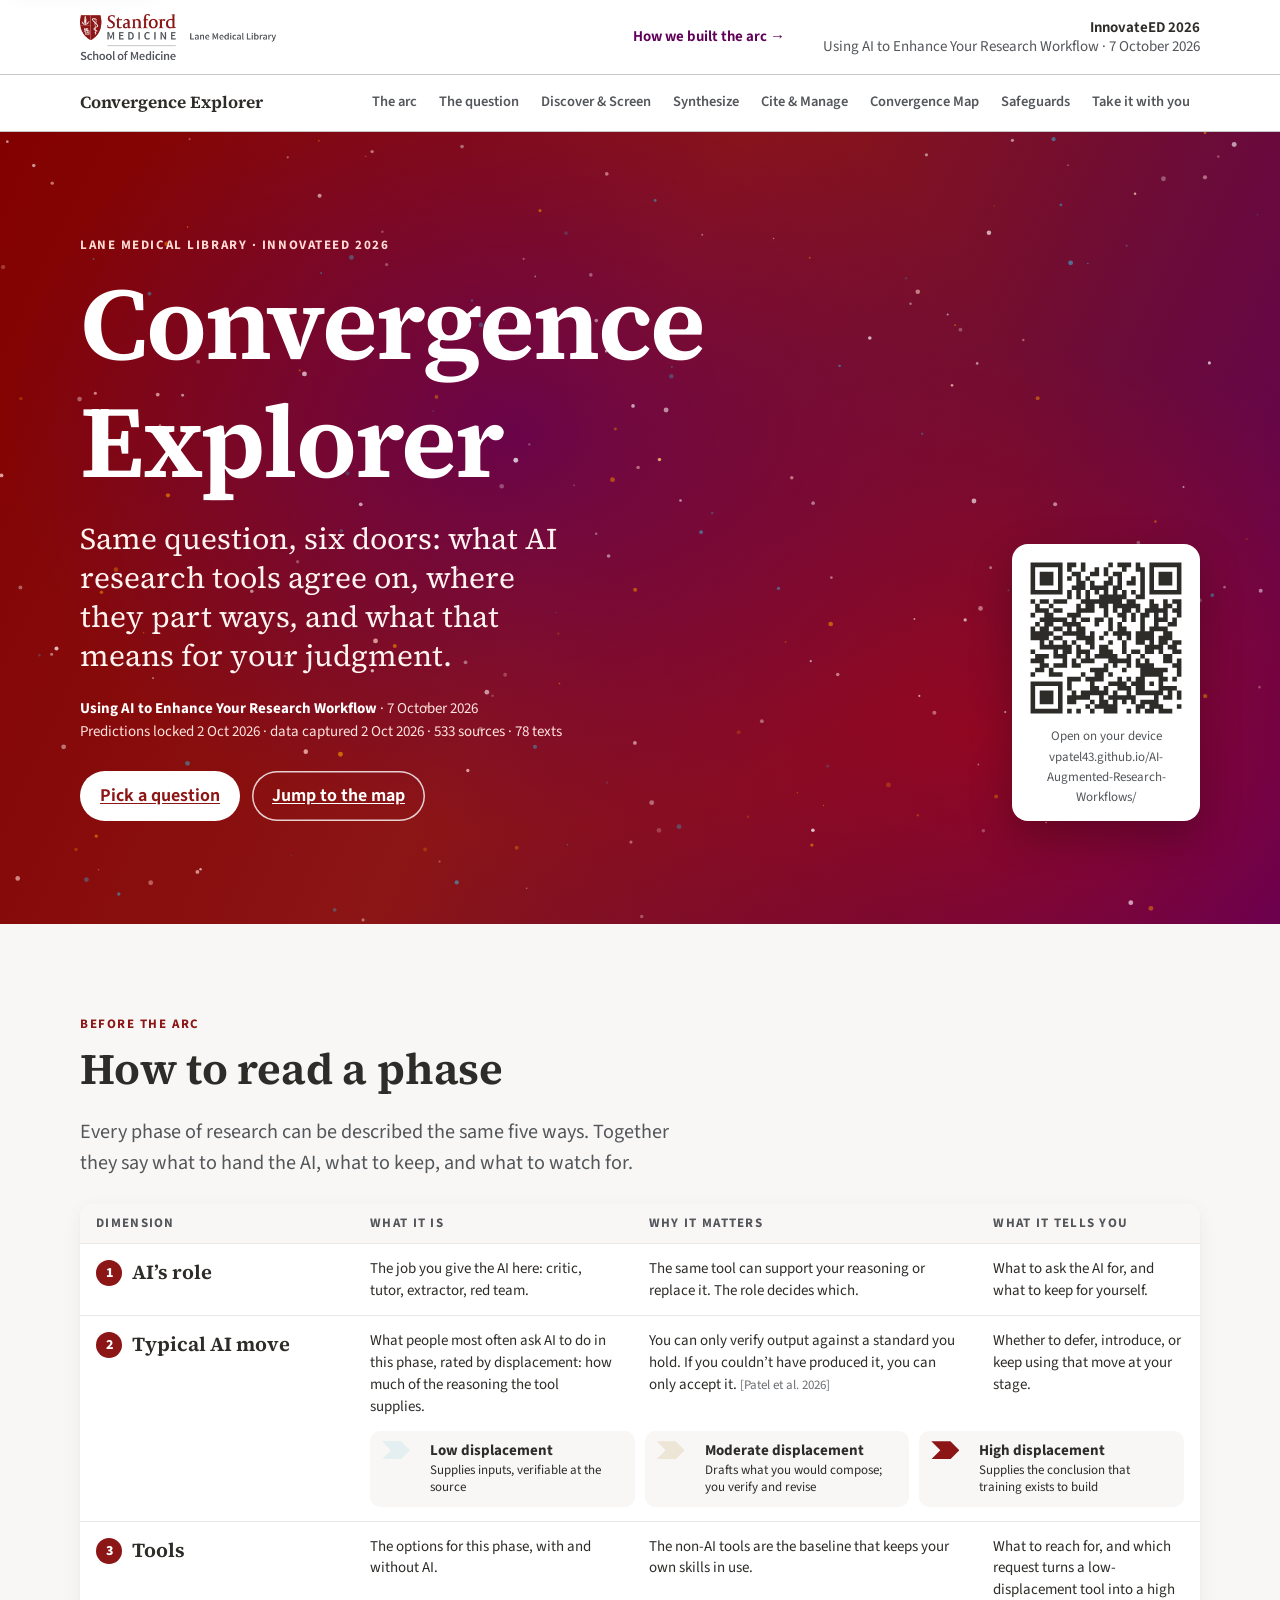
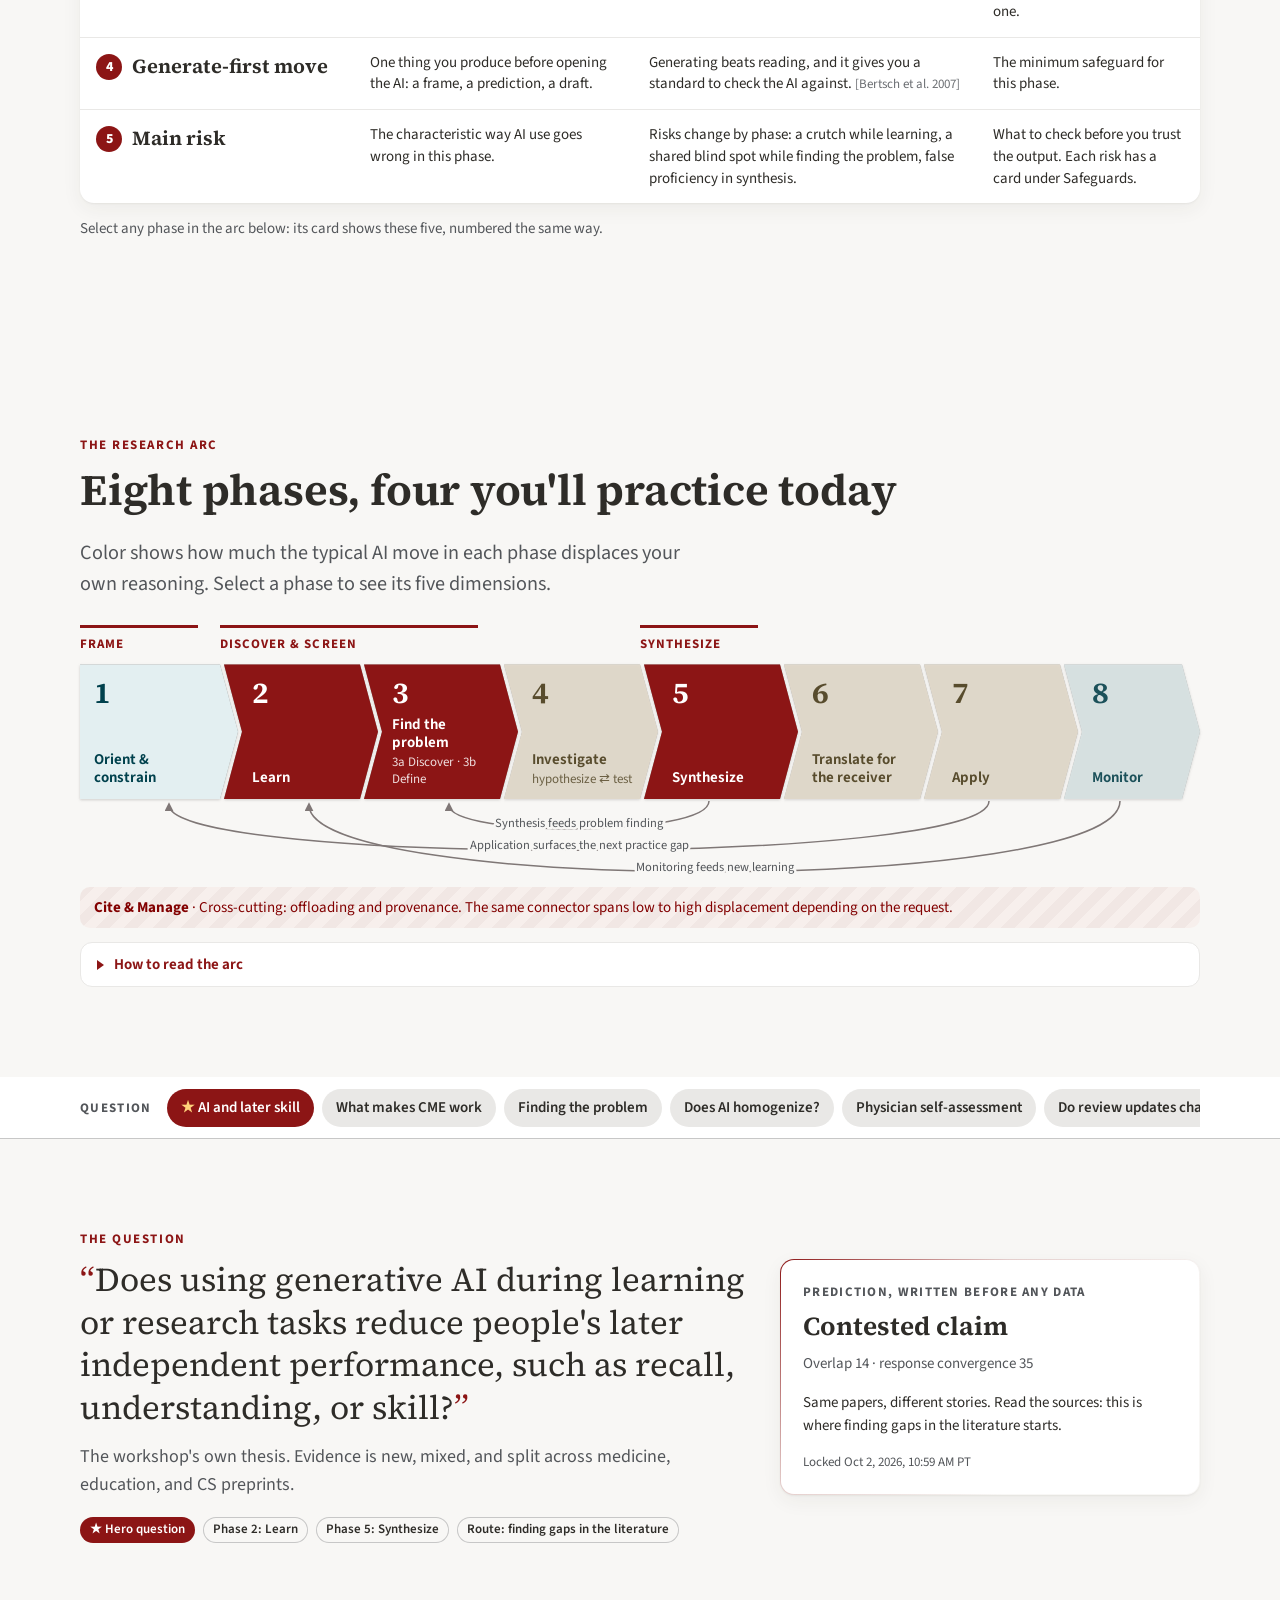
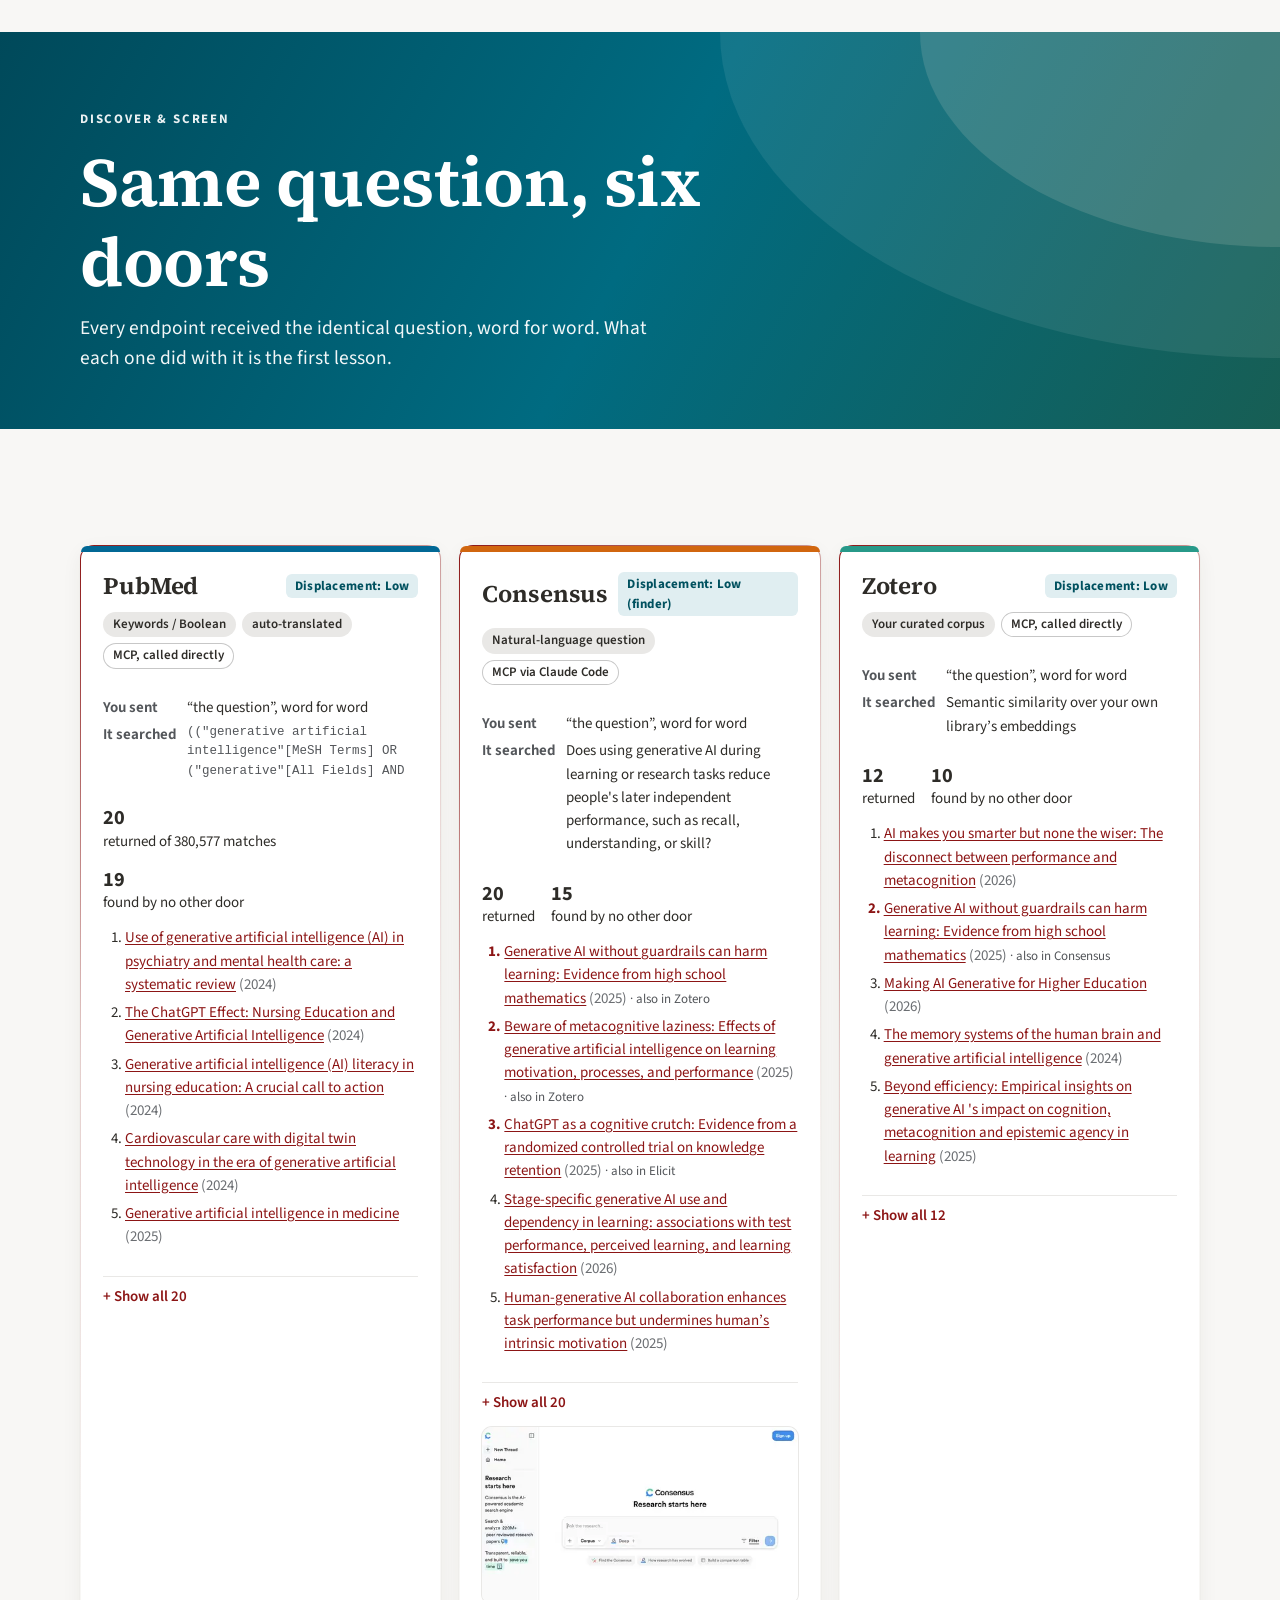
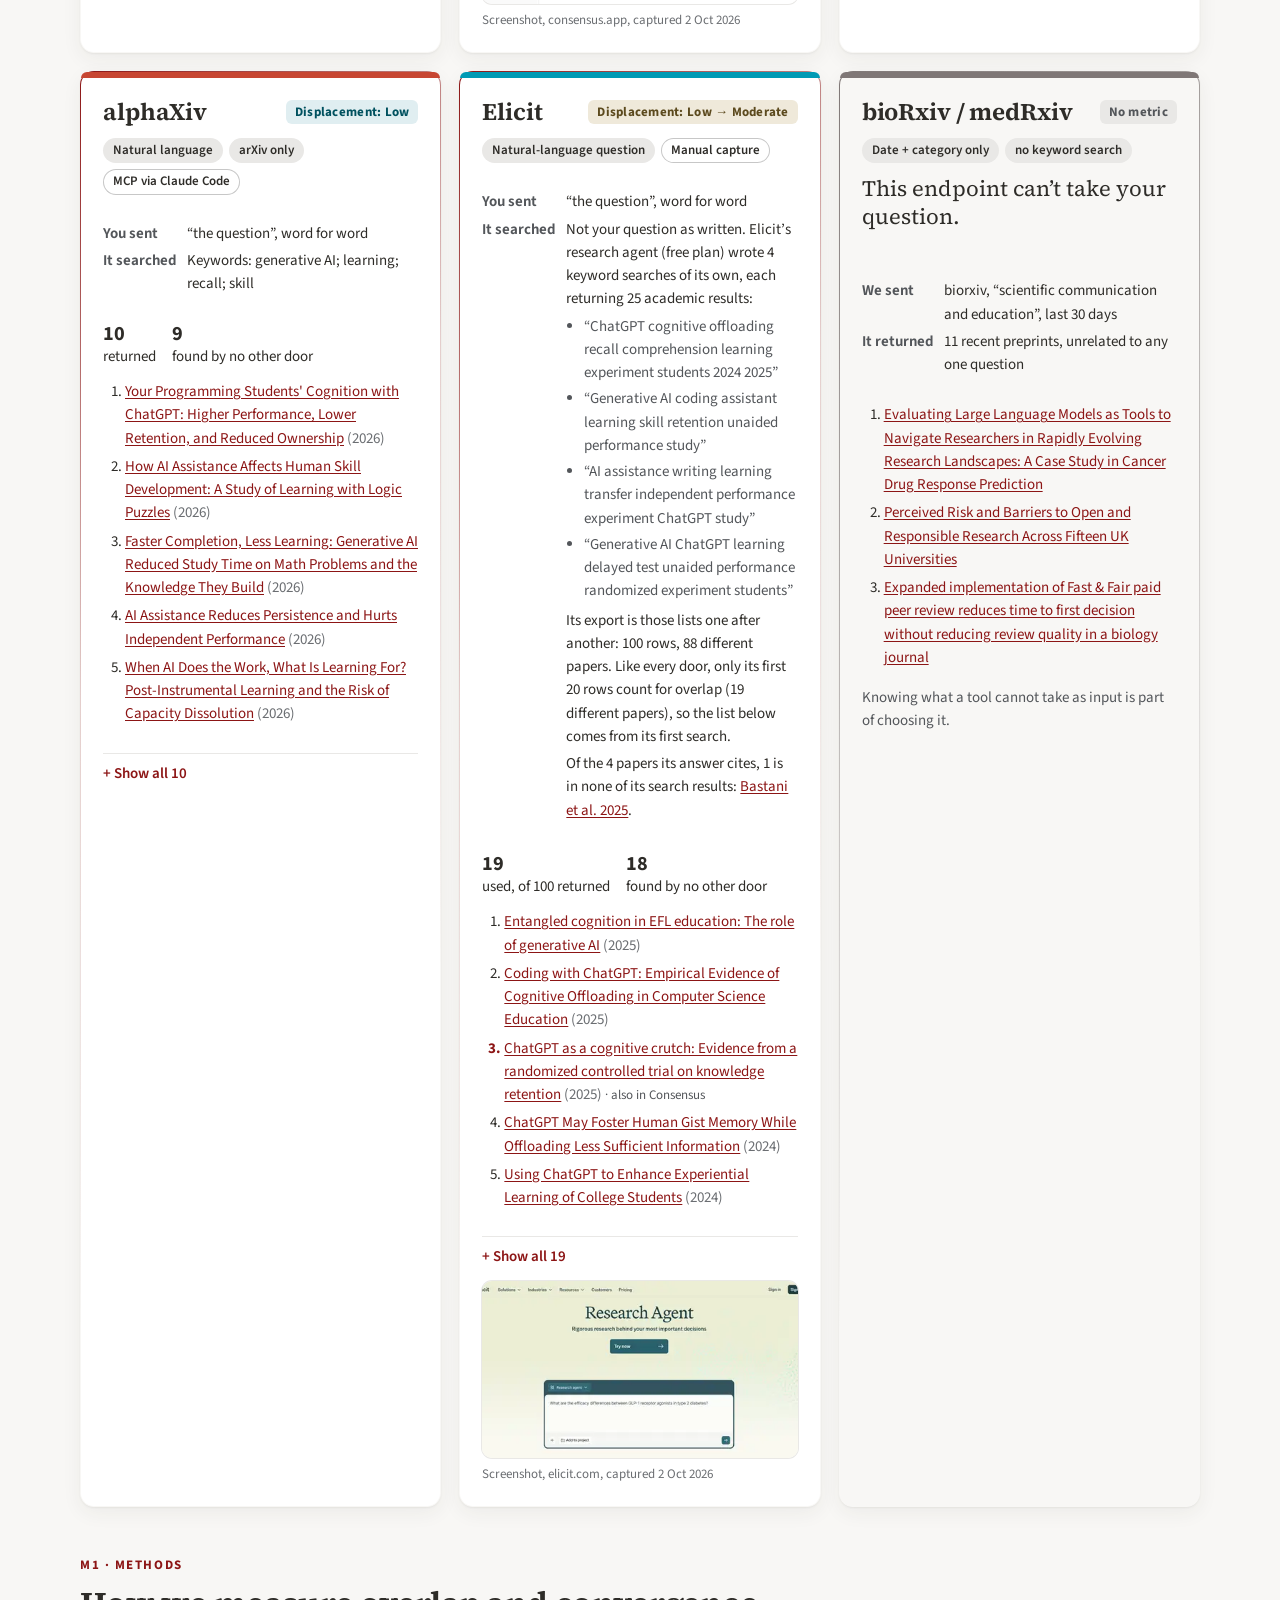
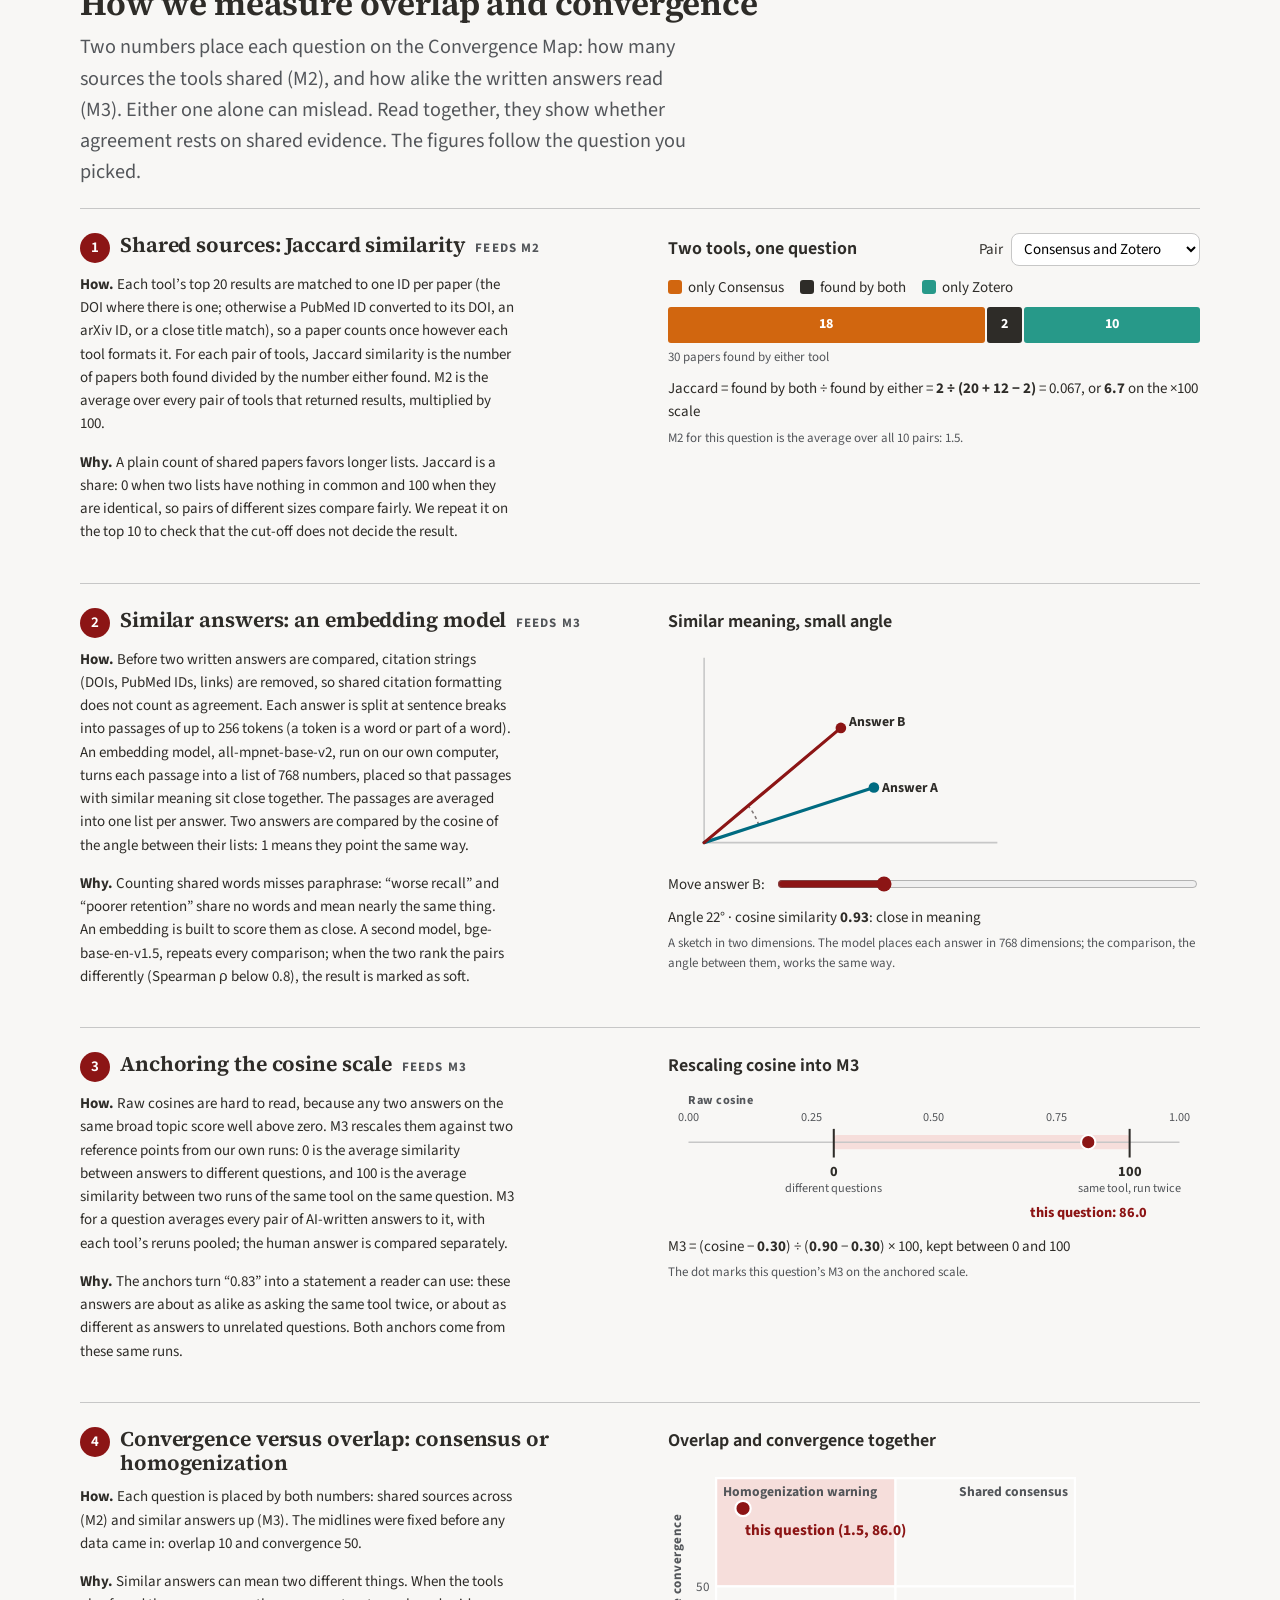
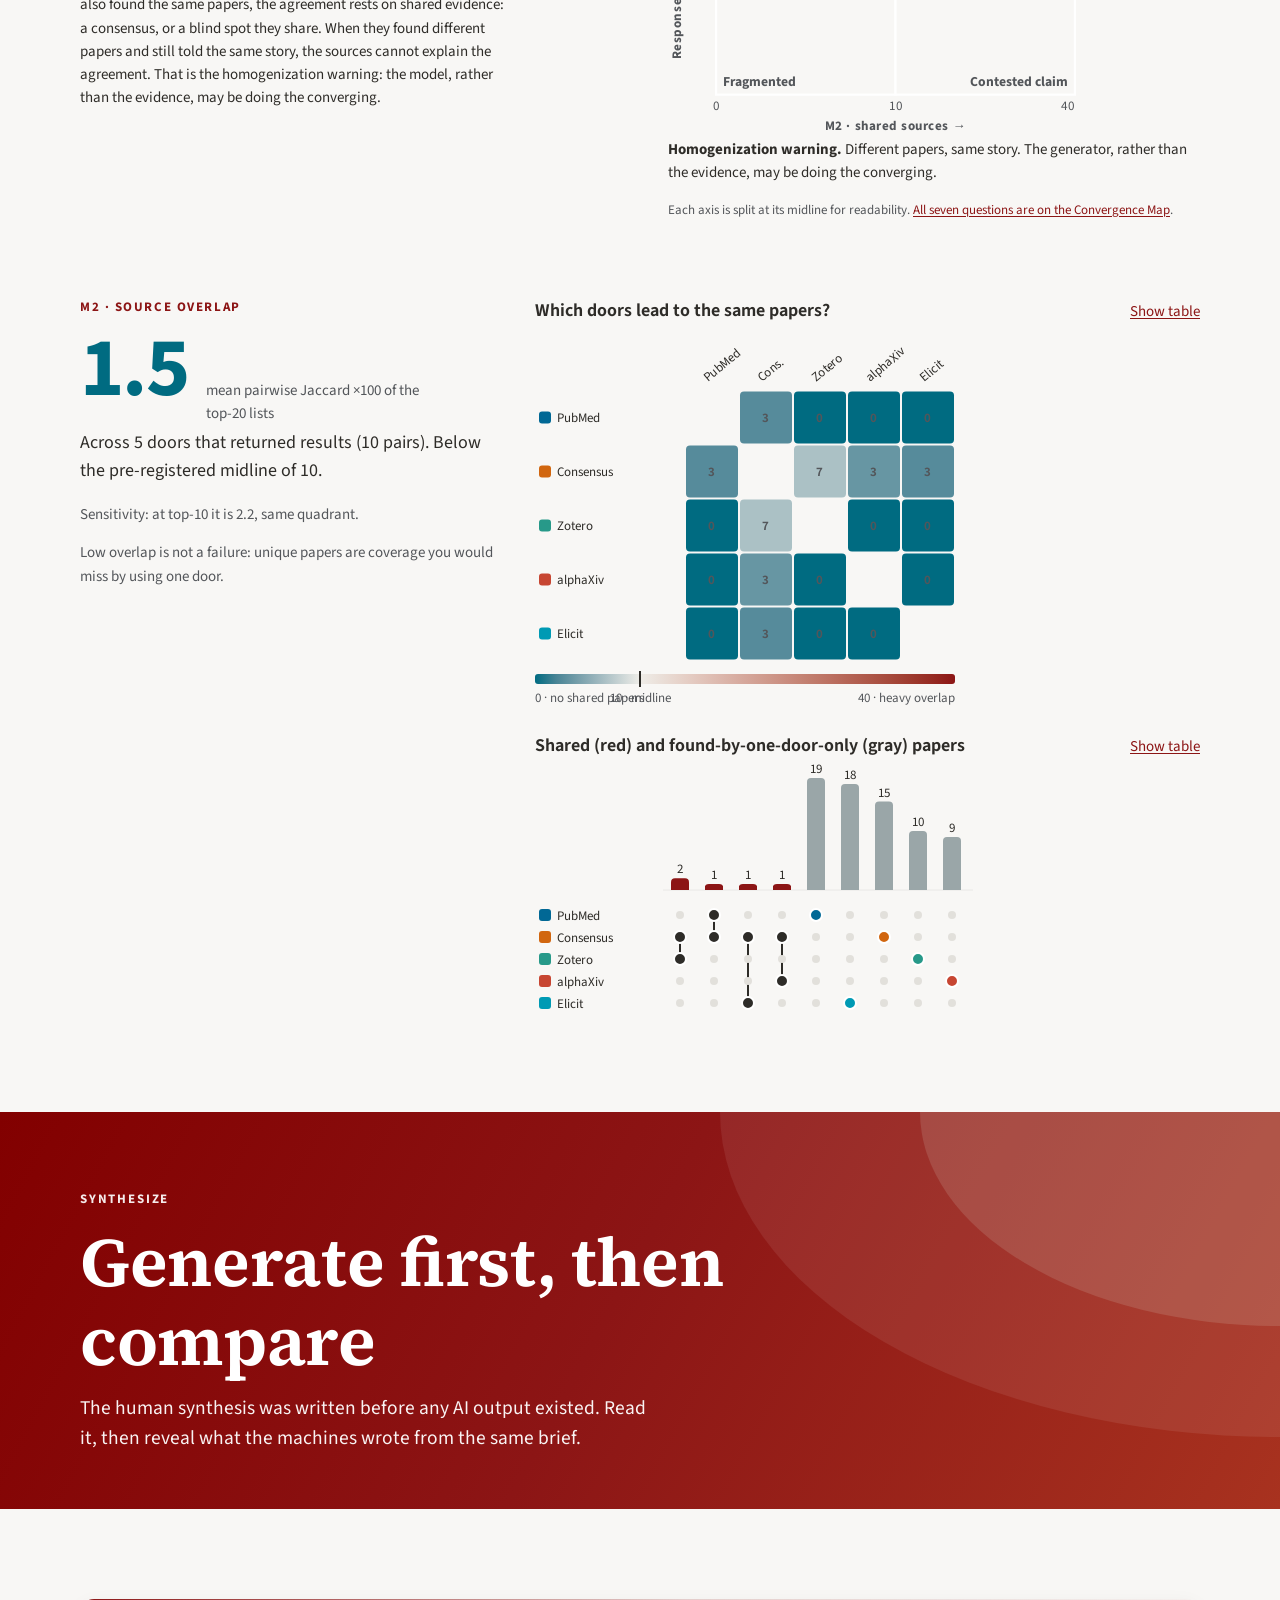
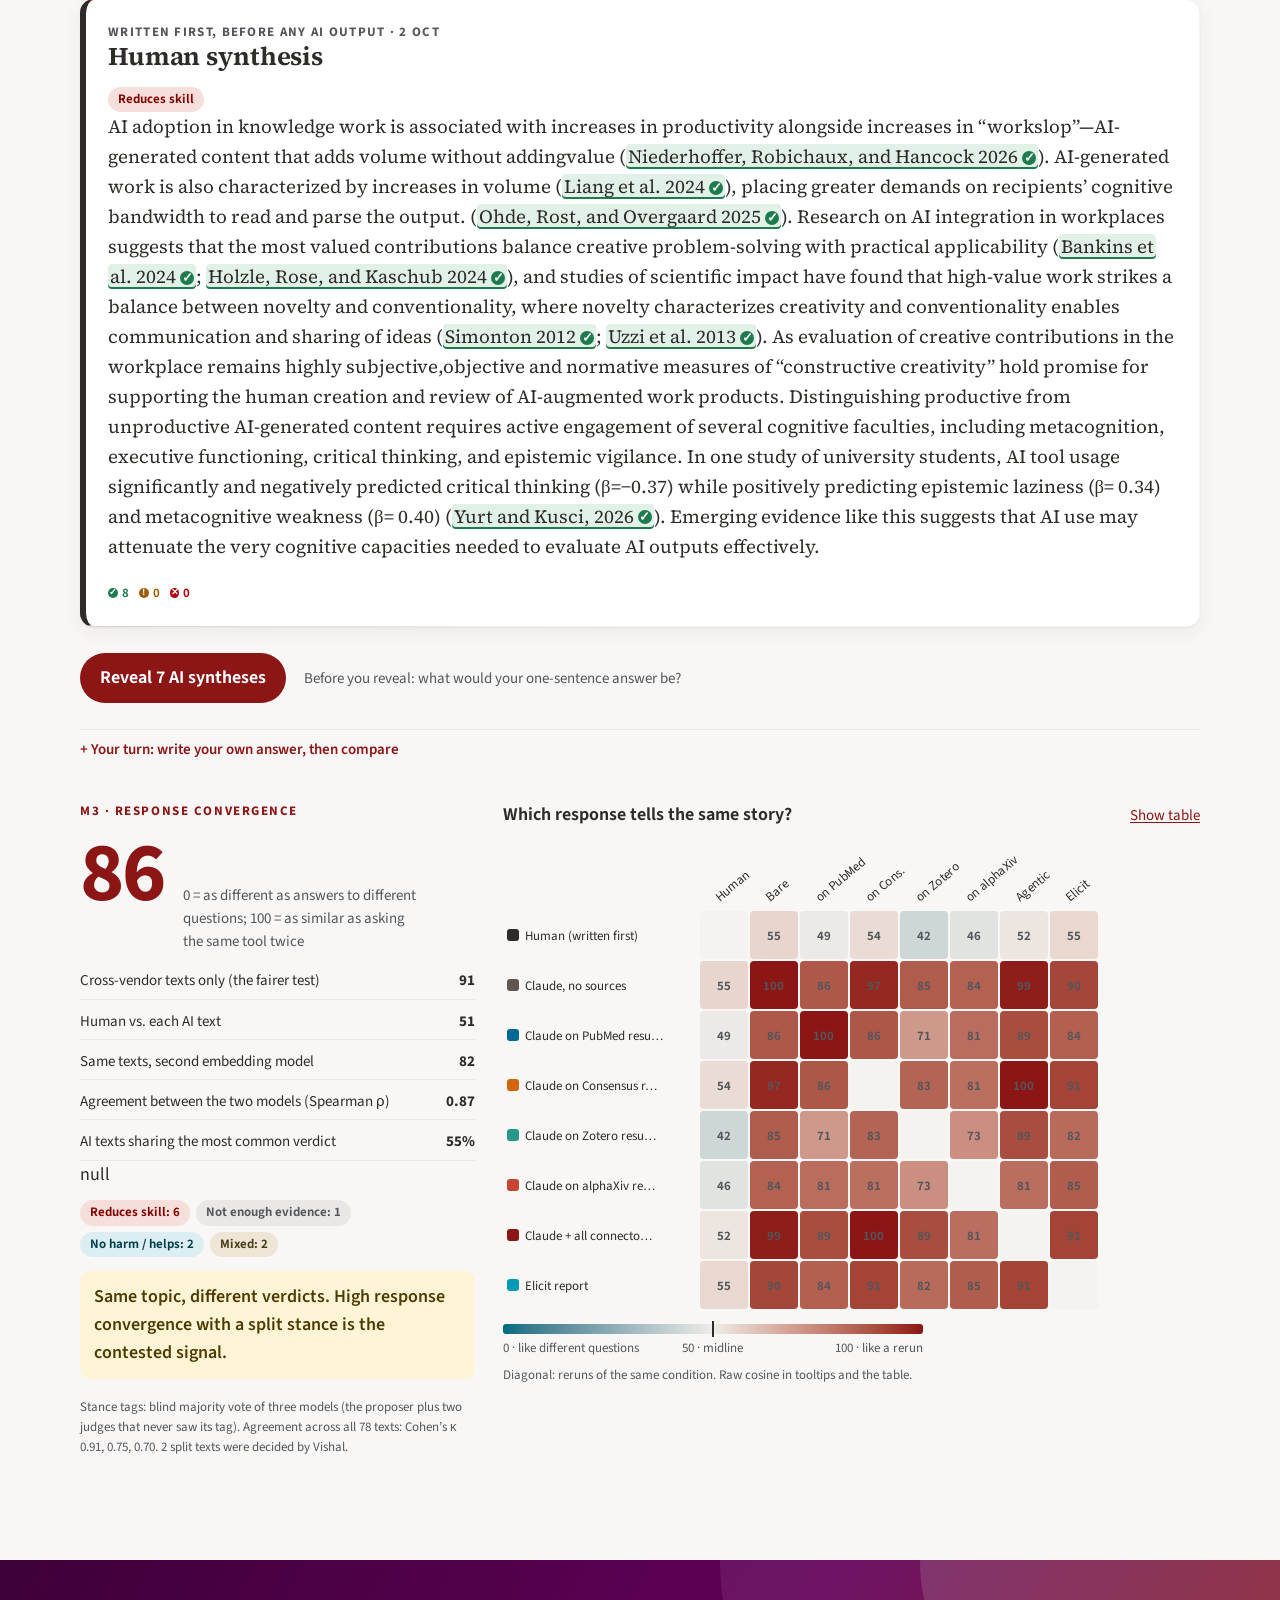
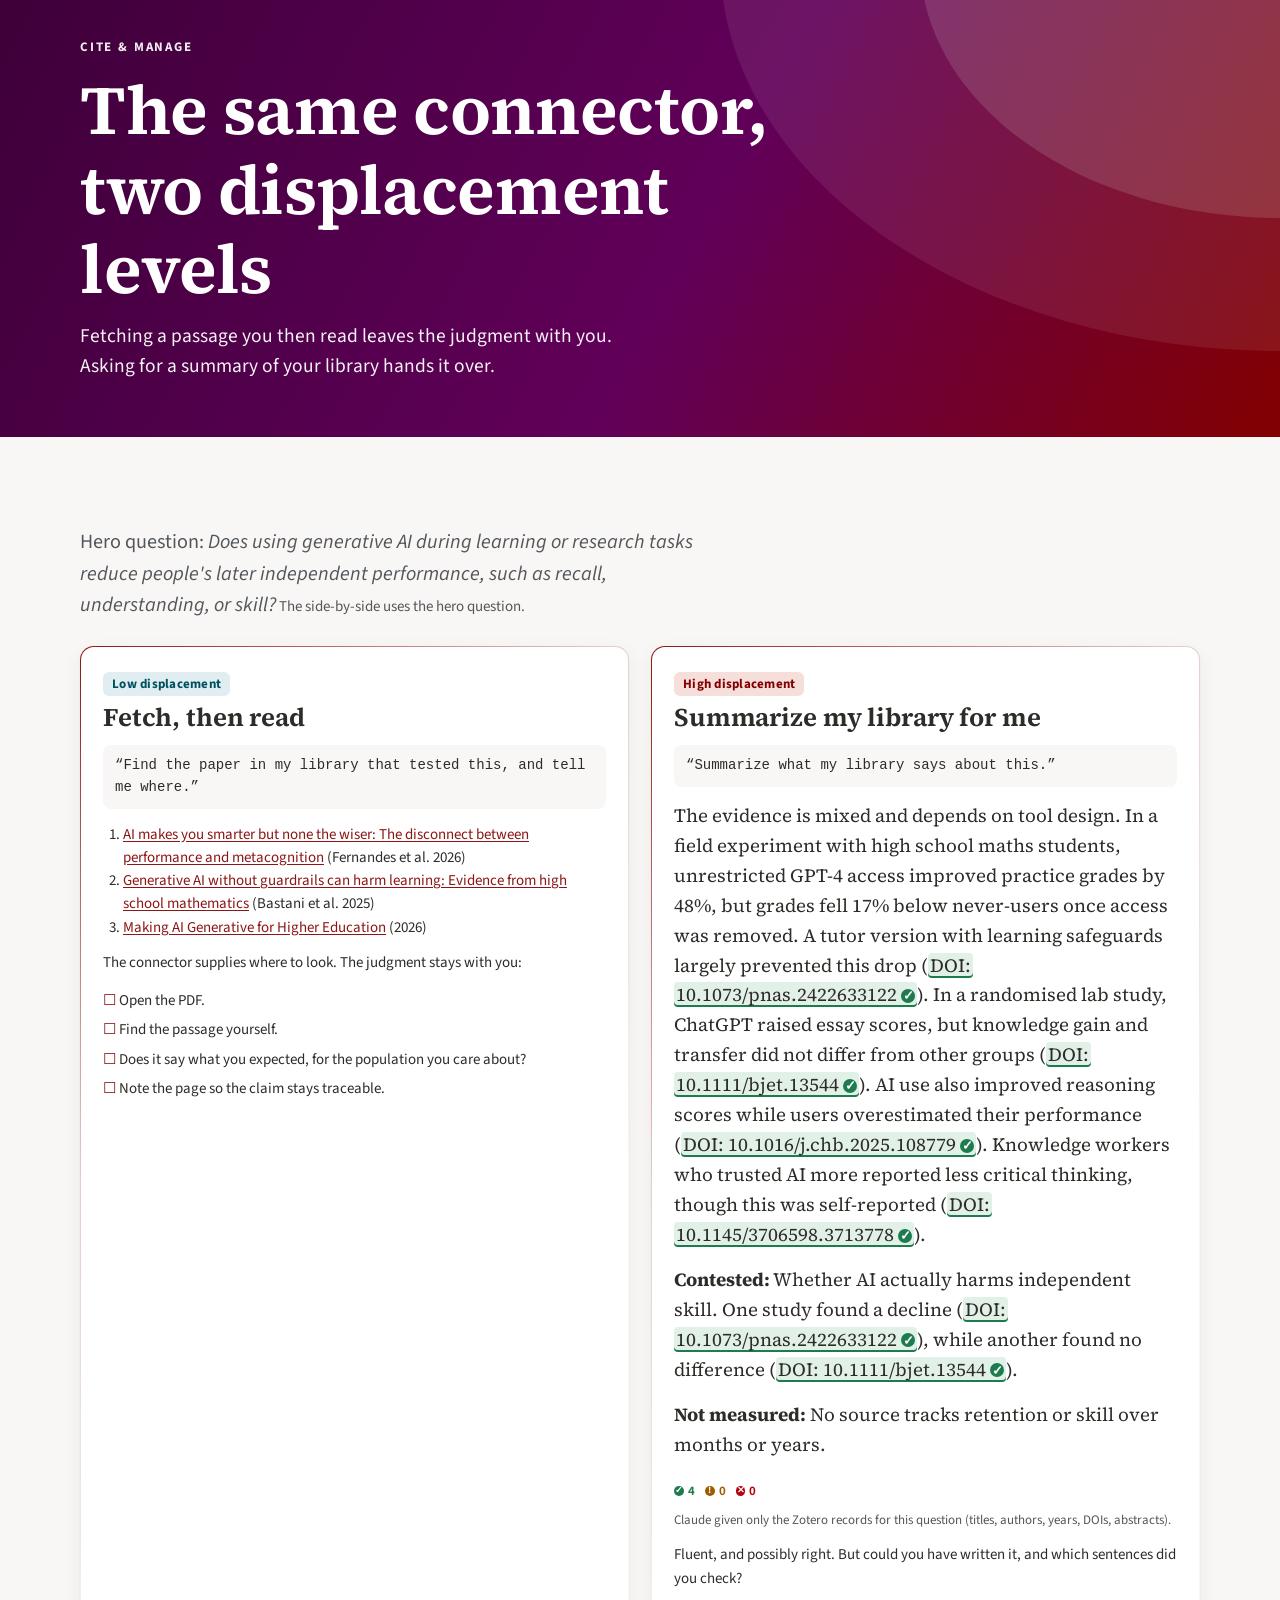
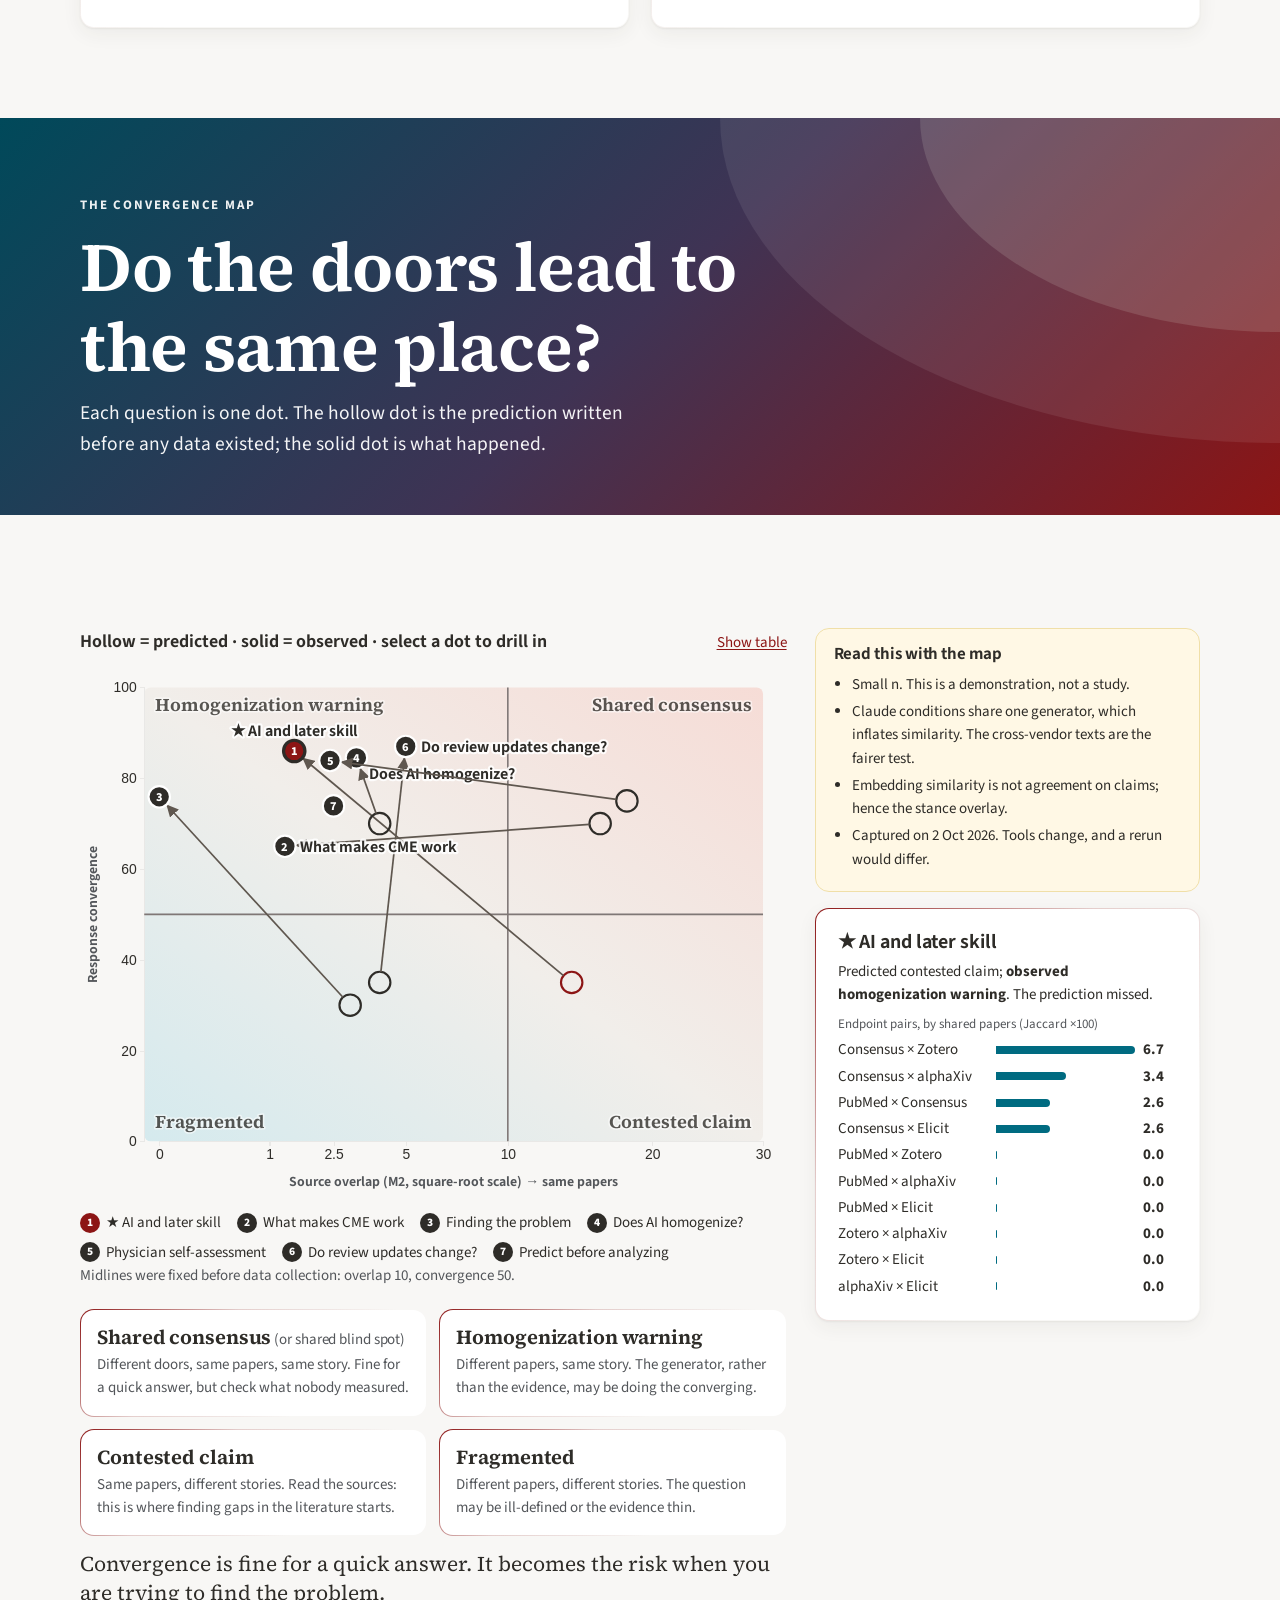
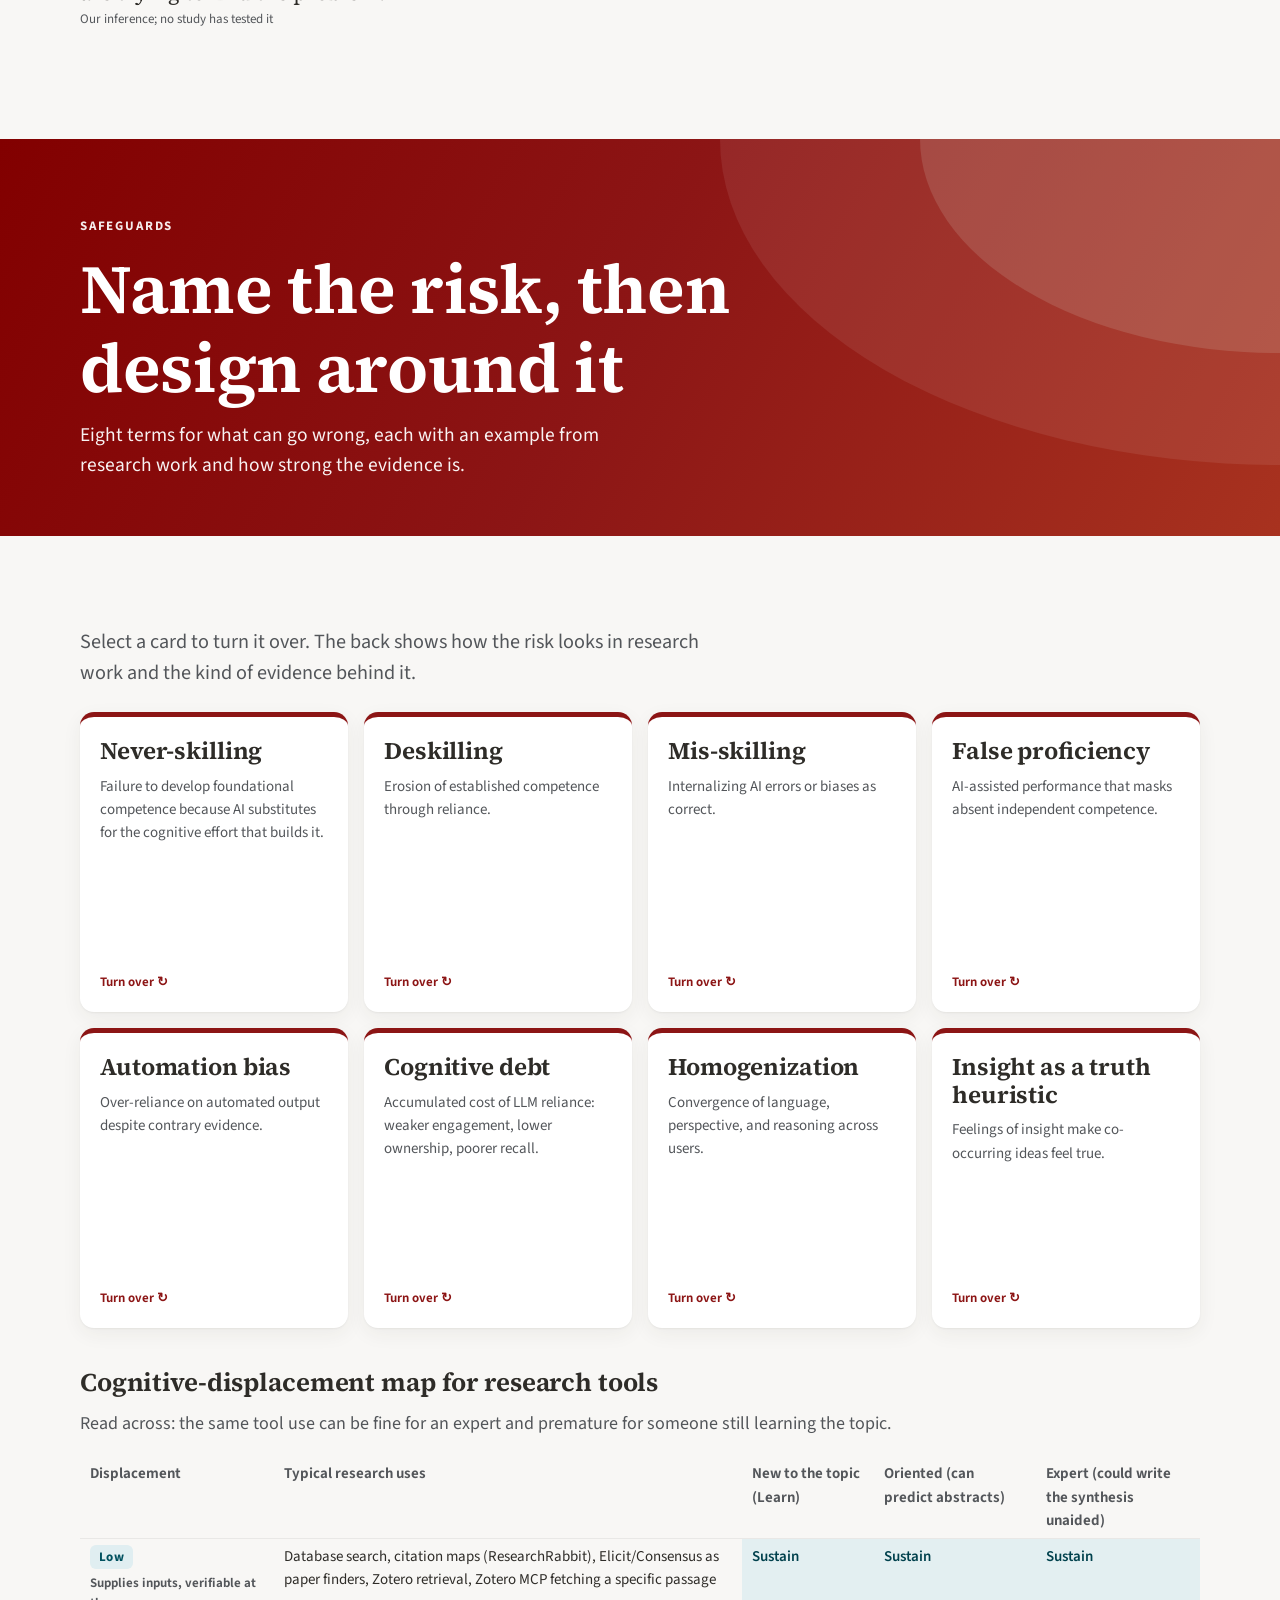
==== commit 0513f9b8: "Update the workshop sites Built by arc-origins/pipeline/deploy.py: the Convergence Explorer at the r" ====
--- a/index.html
+++ b/index.html
@@ -10,8 +10,8 @@
     document.documentElement.classList.add('js');
     if (window.matchMedia && matchMedia('(prefers-reduced-motion: reduce)').matches) document.documentElement.classList.add('reduced');
   </script>
-  <script type="module" crossorigin src="./assets/index-C2Hl43LS.js"></script>
-  <link rel="modulepreload" crossorigin href="./assets/store-Dt5b27pg.js">
+  <script type="module" crossorigin src="./assets/index-CzheEu7O.js"></script>
+  <link rel="modulepreload" crossorigin href="./assets/store-C3GSd0yt.js">
   <link rel="stylesheet" crossorigin href="./assets/store-aKm5IoQr.css">
   <link rel="stylesheet" crossorigin href="./assets/index-9kJ_gyYW.css">
 </head>
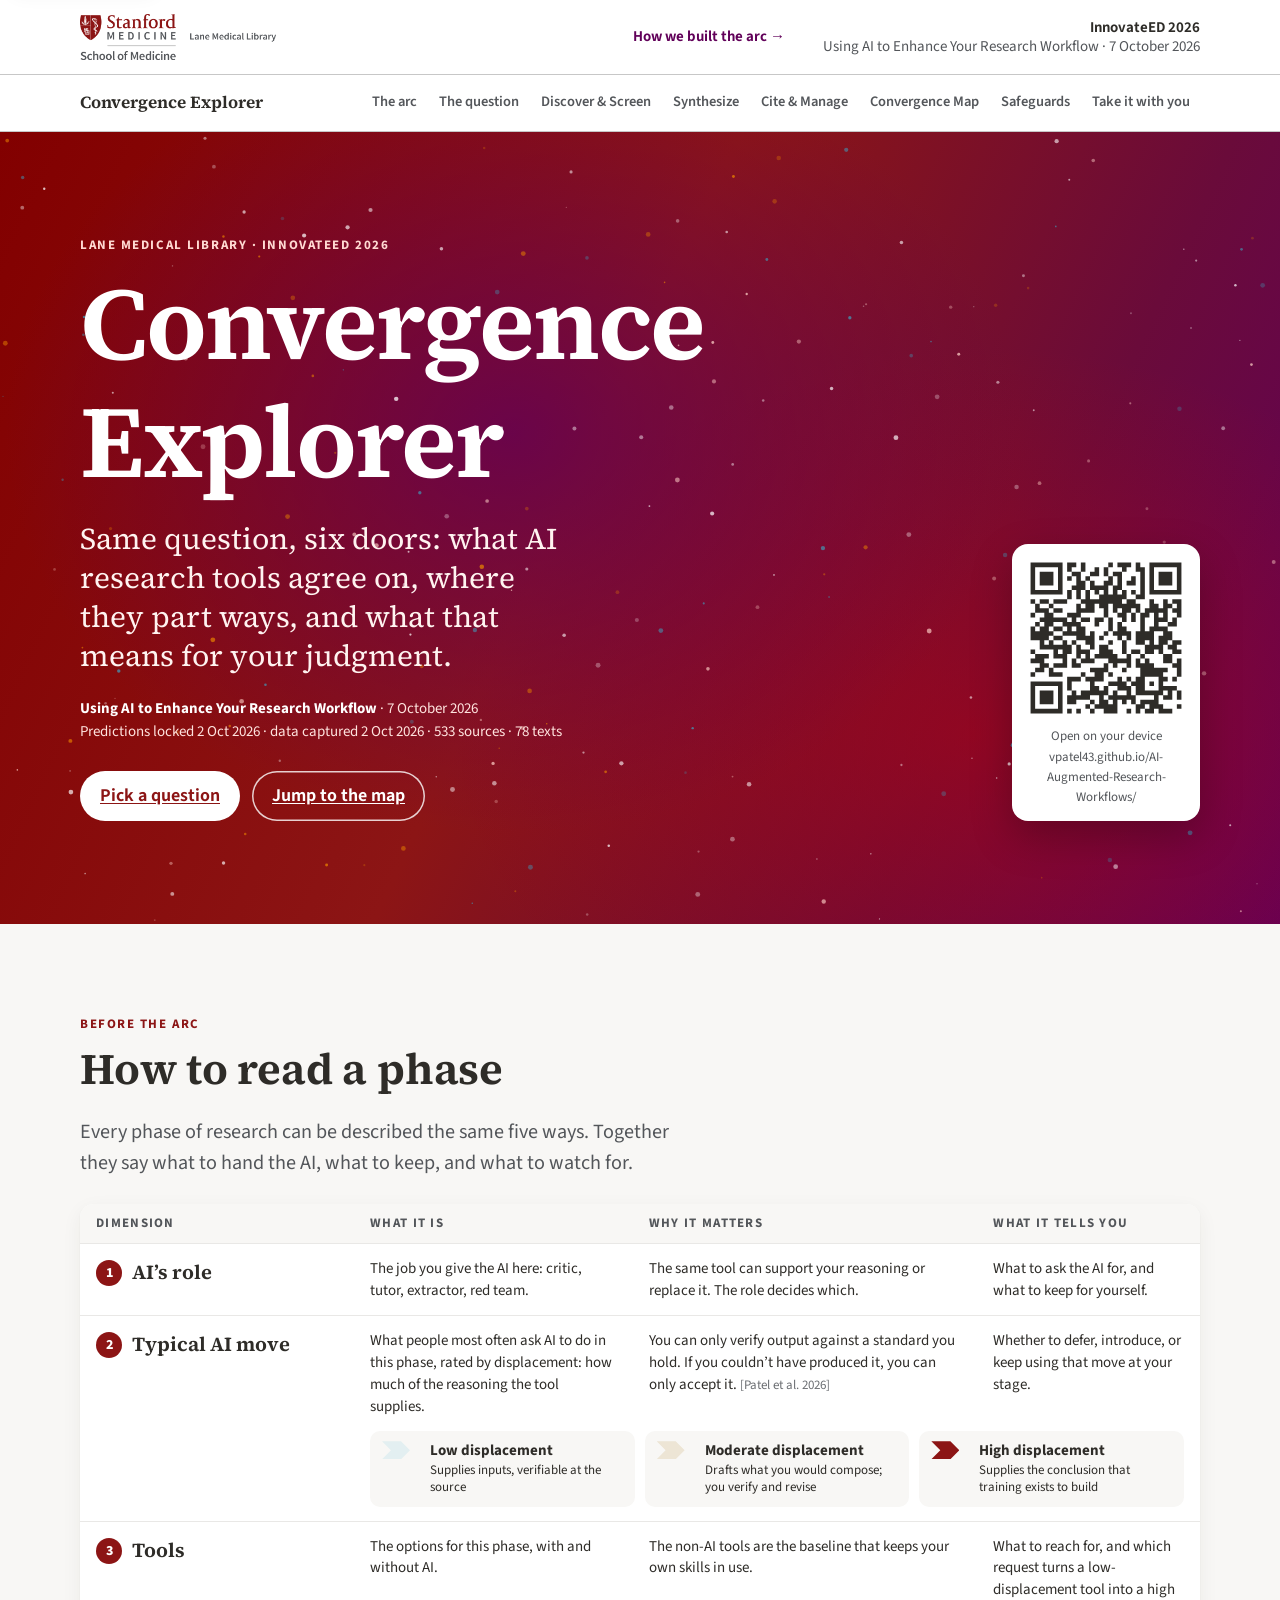
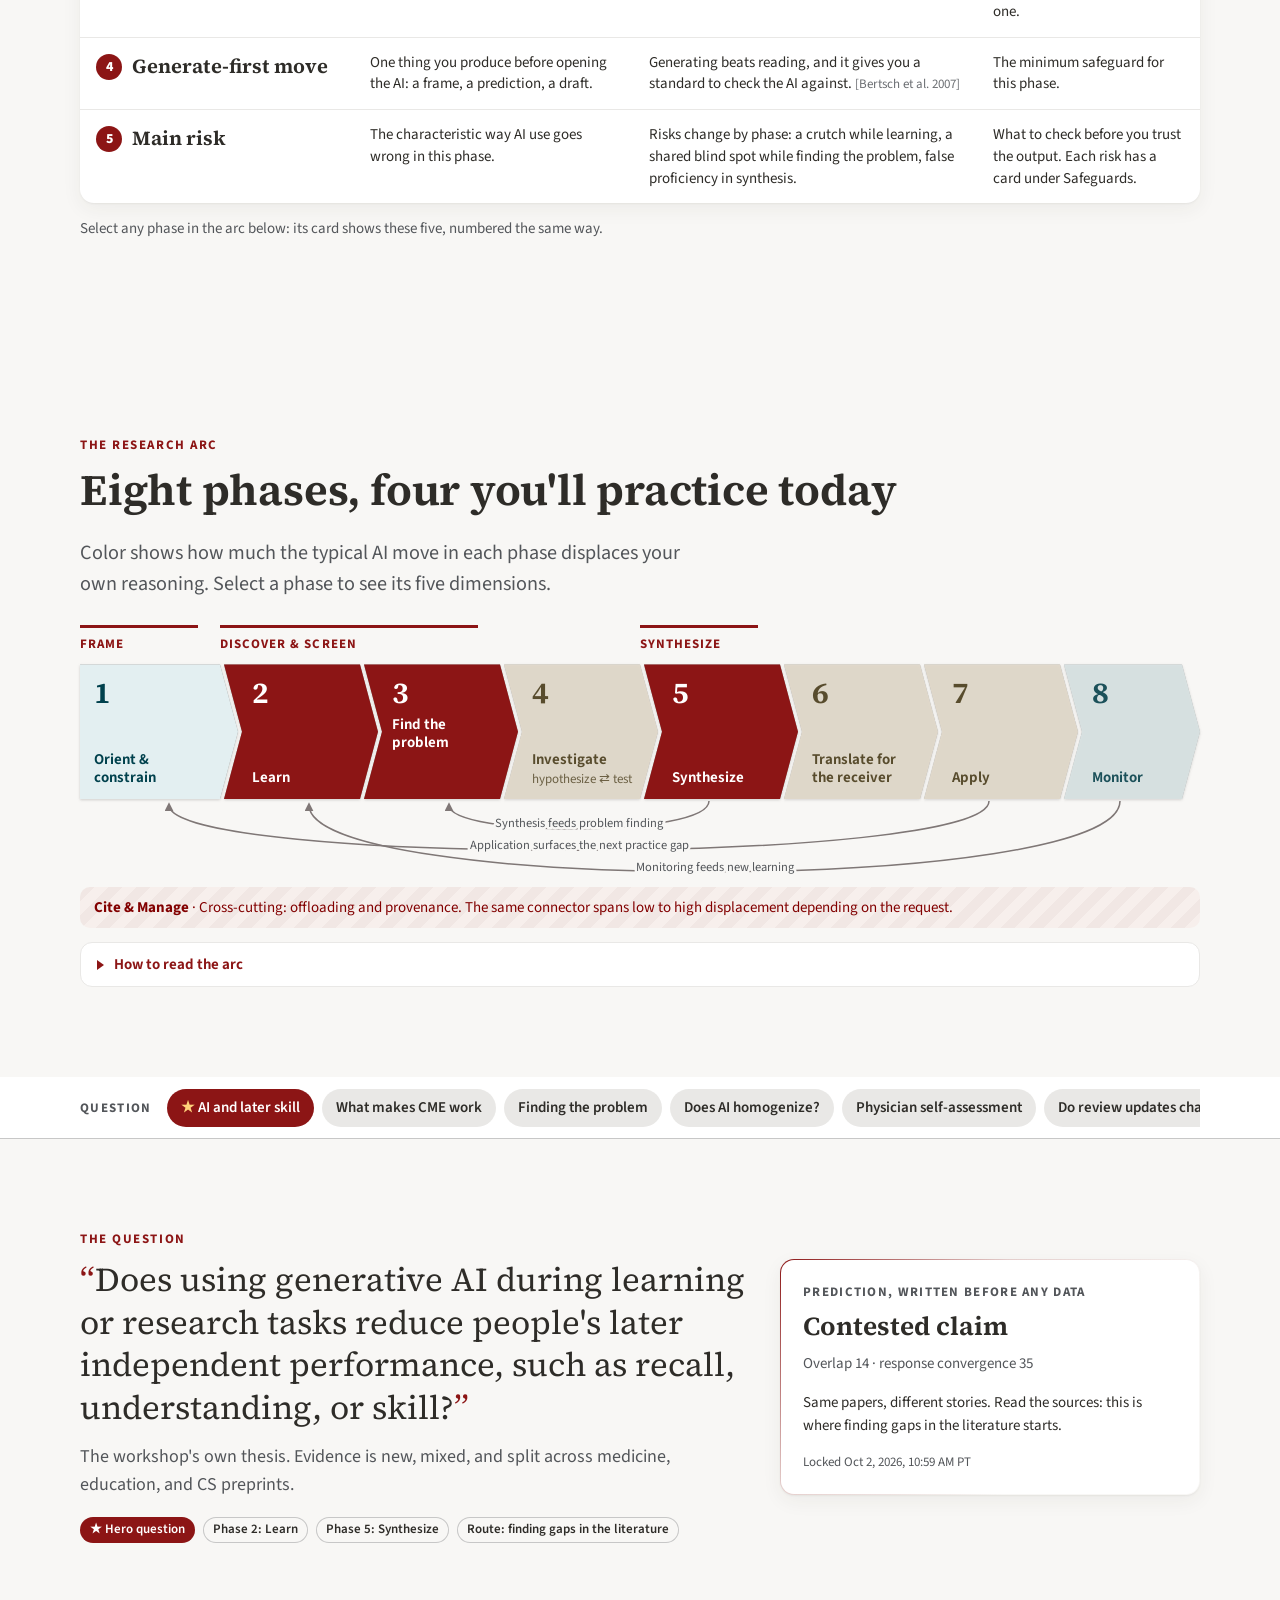
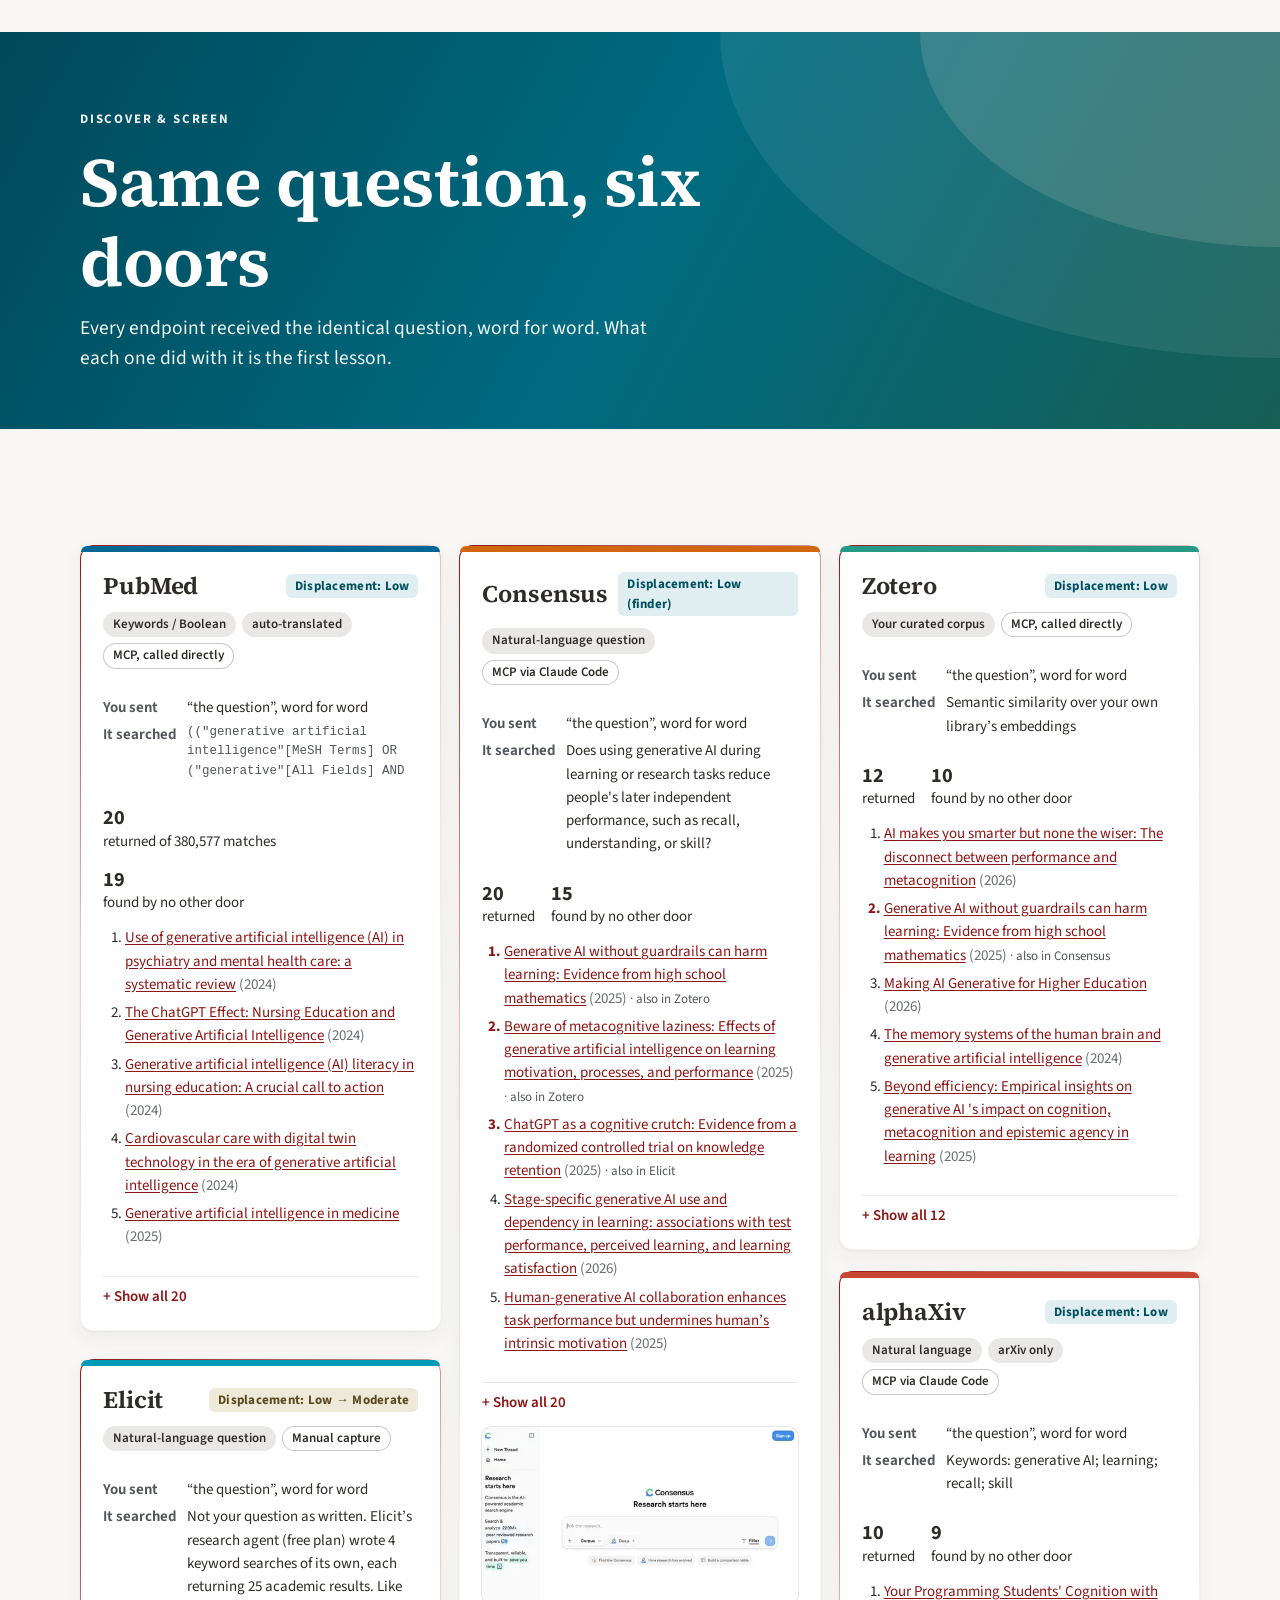
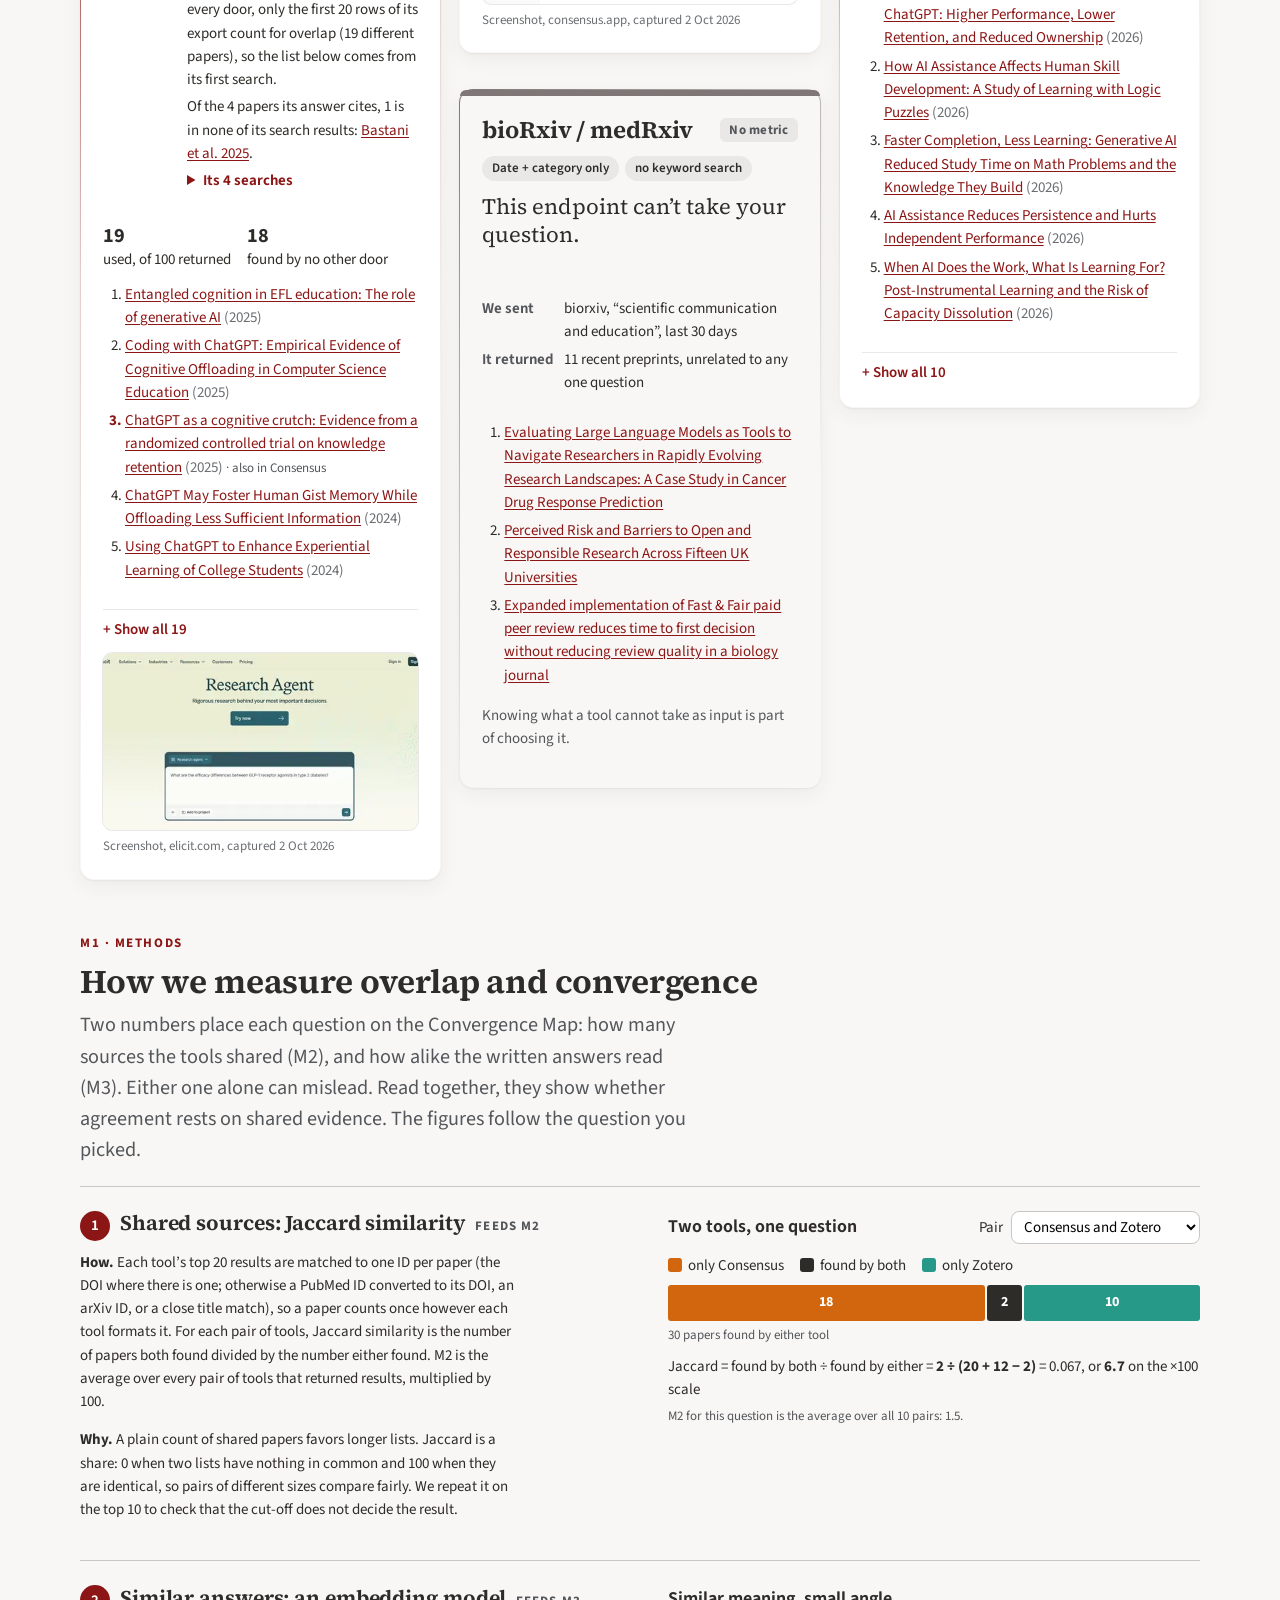
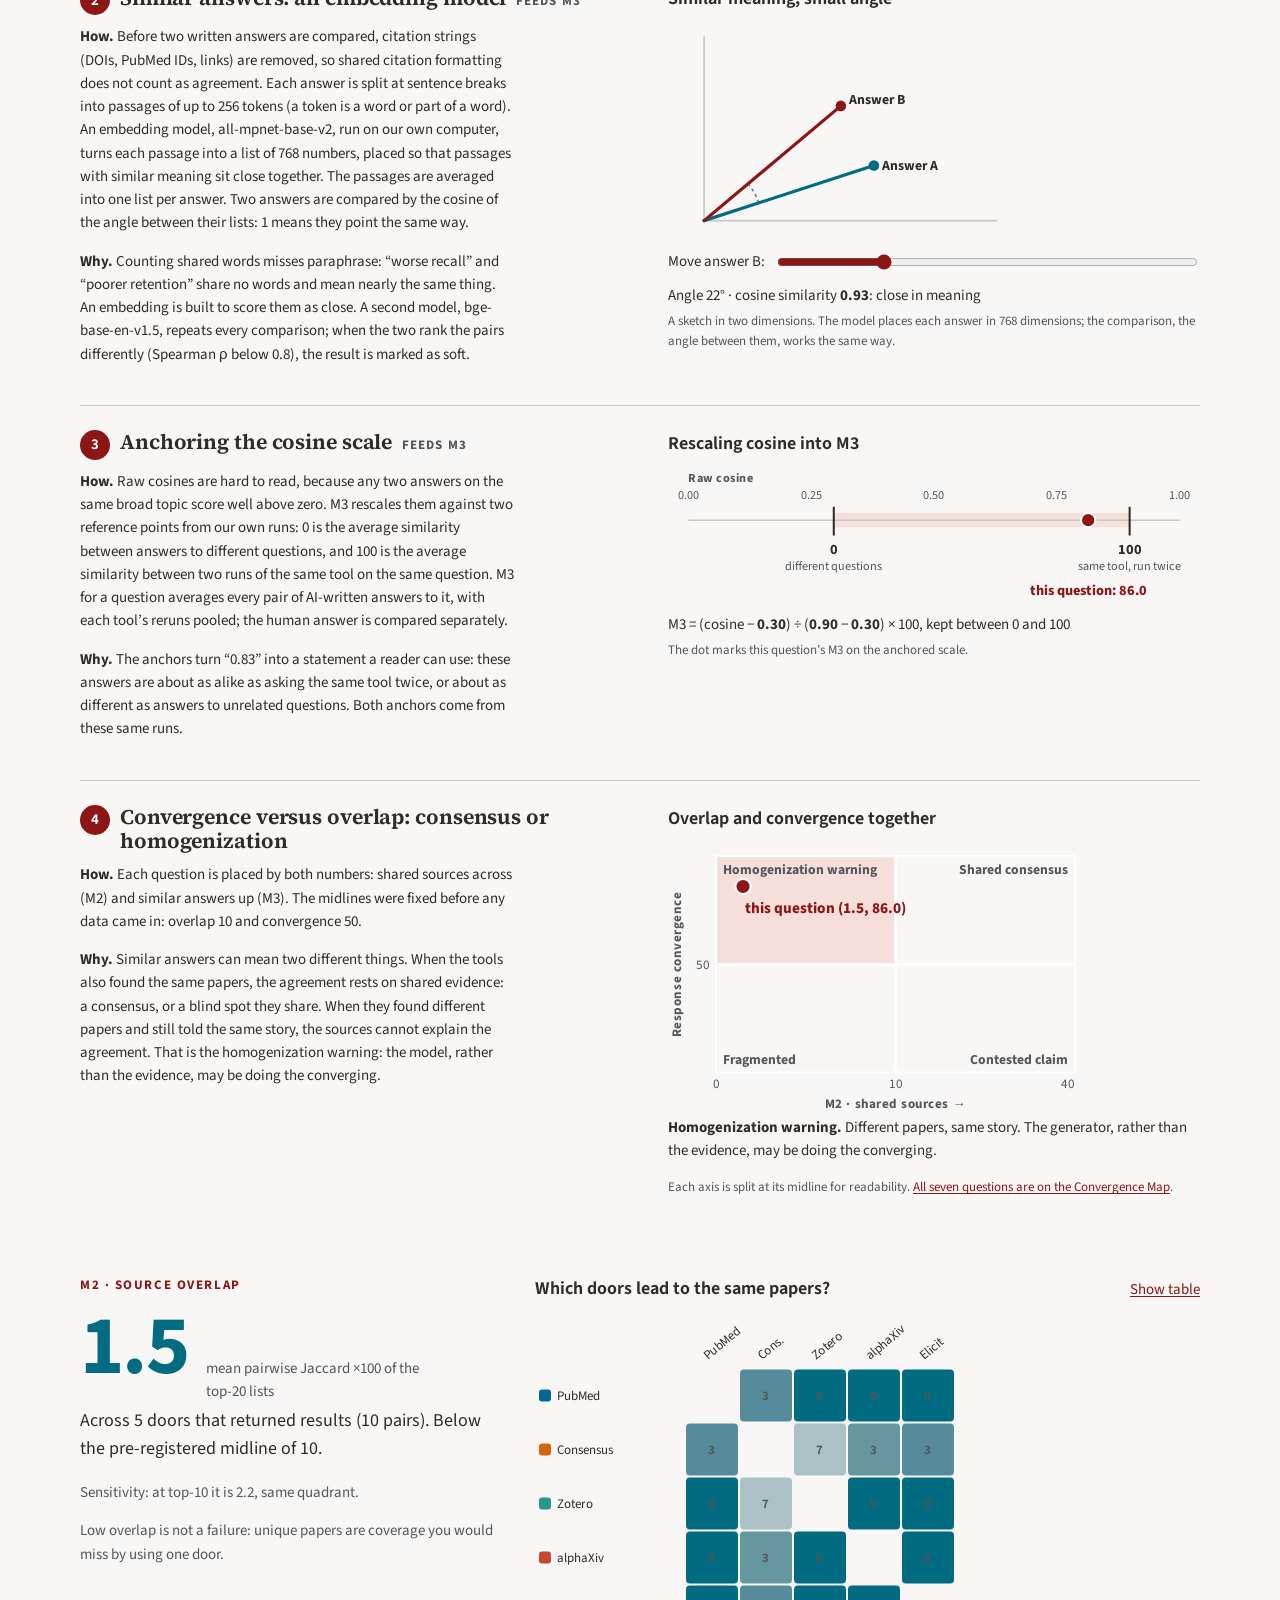
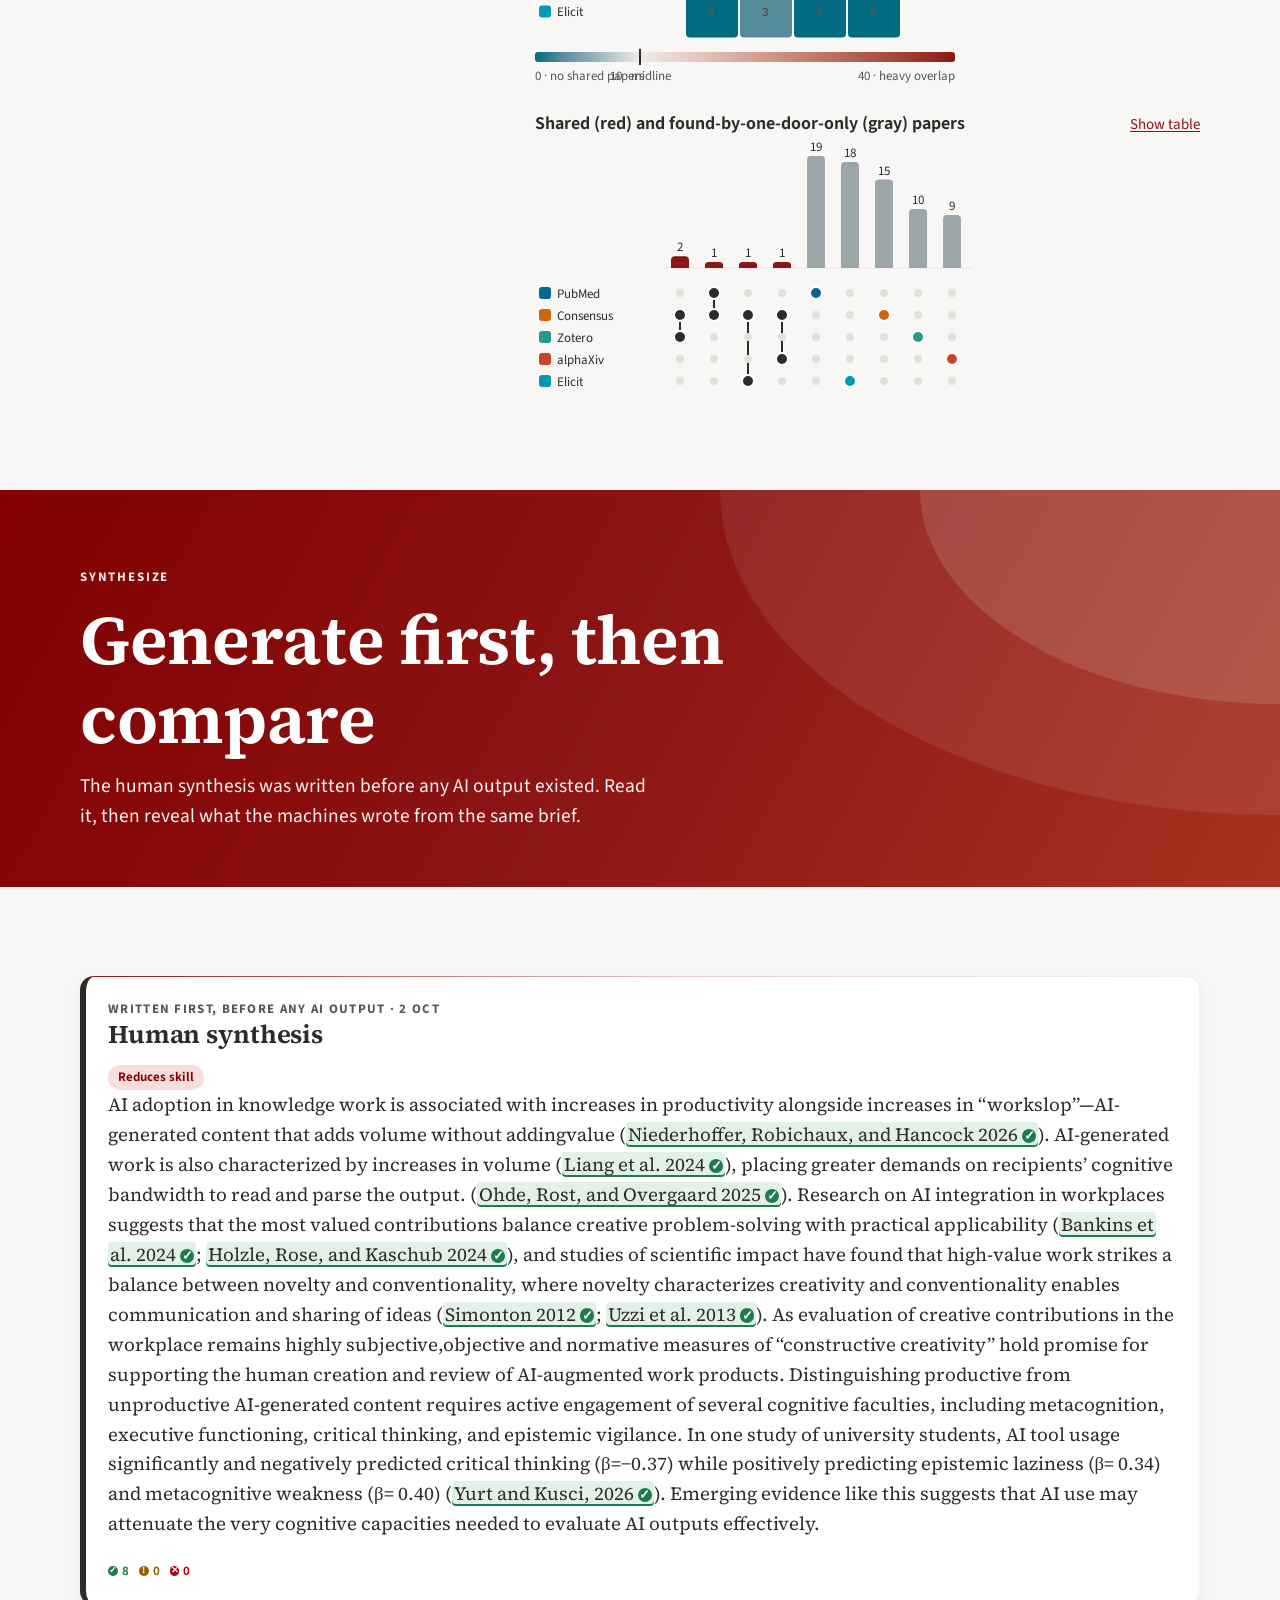
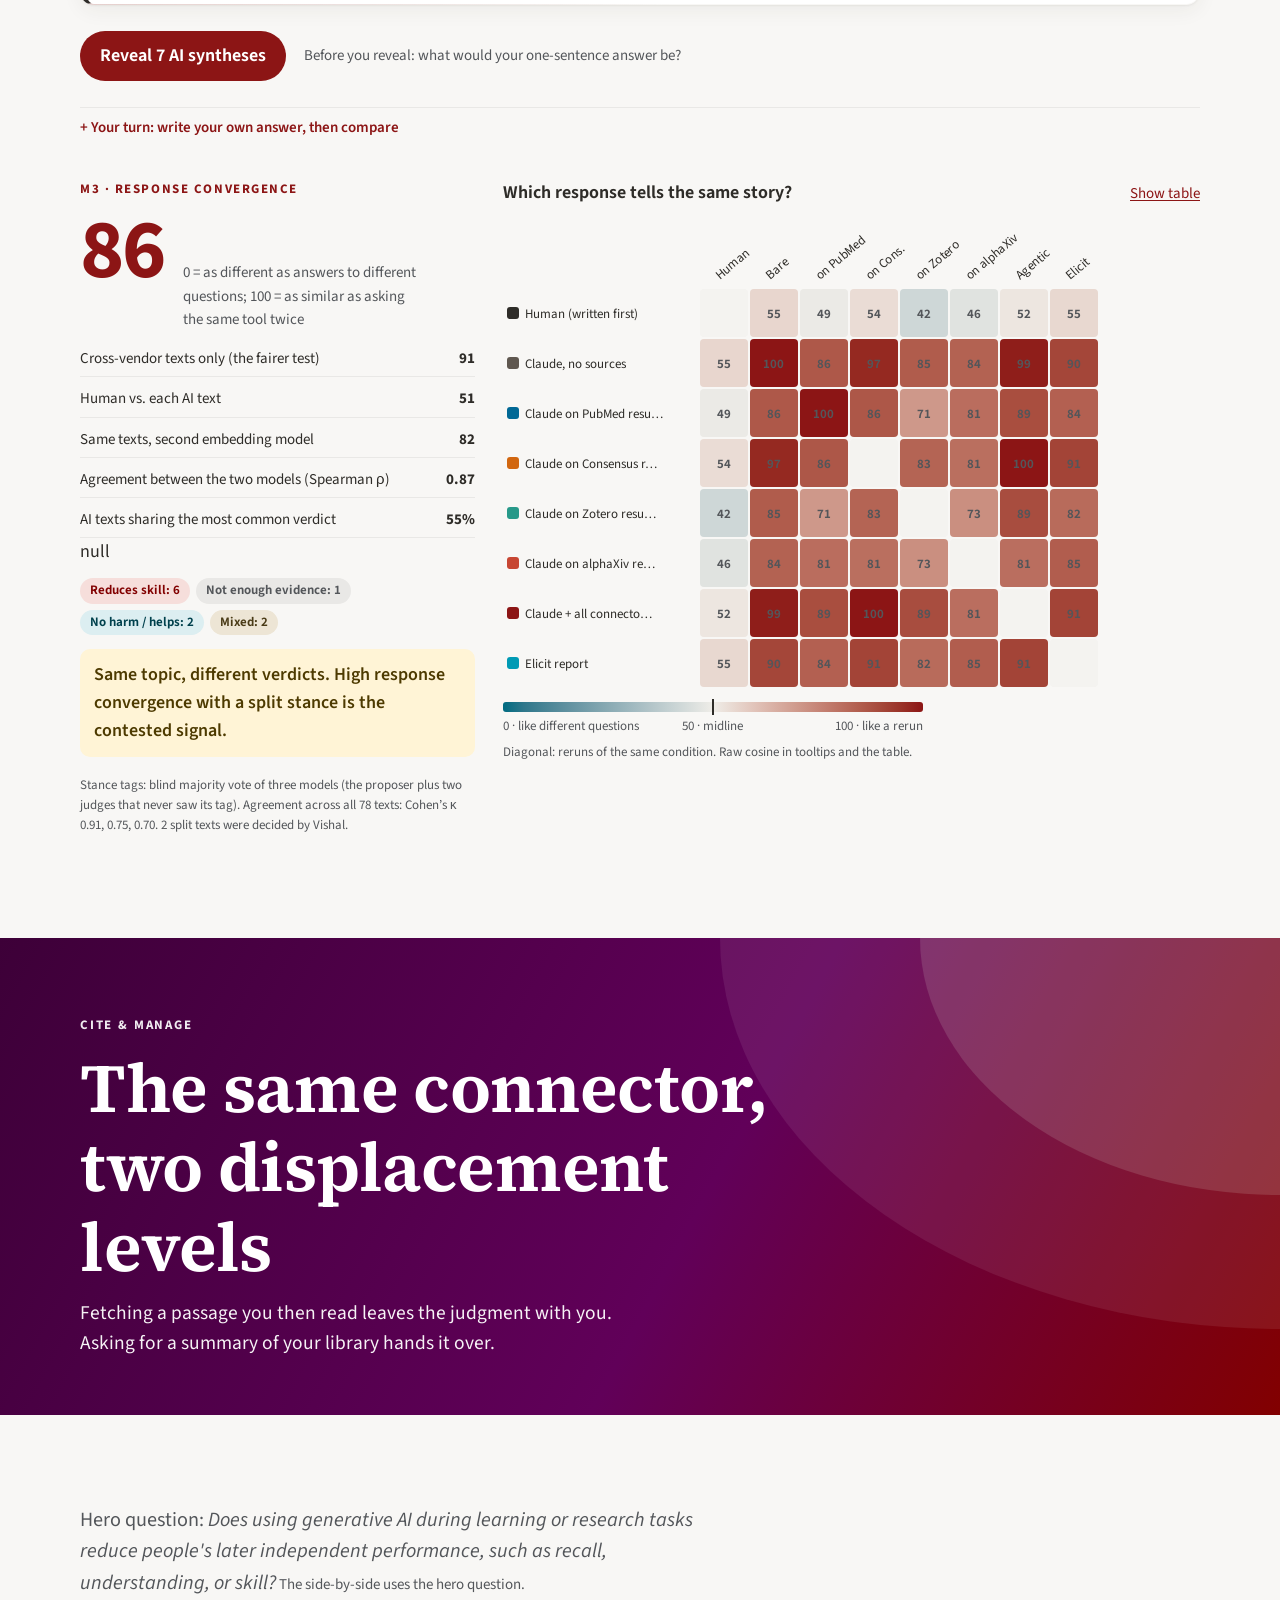
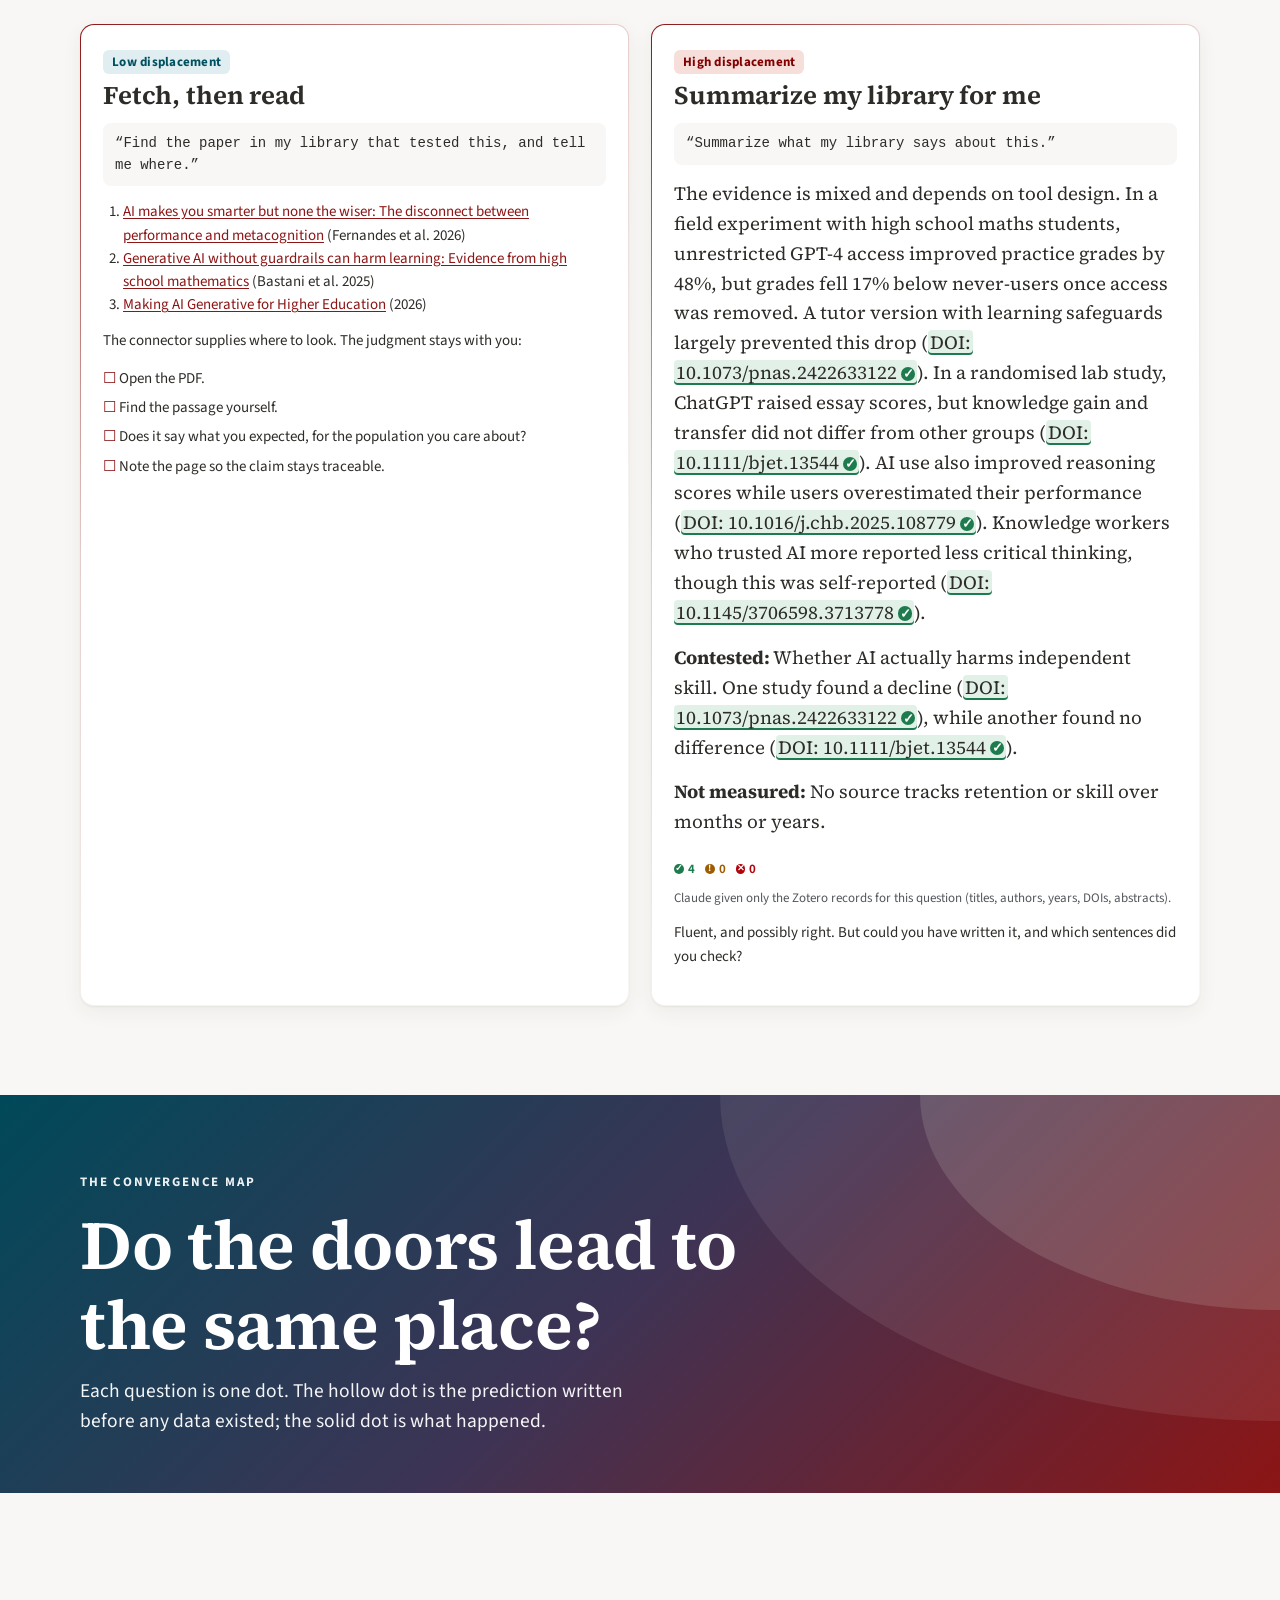
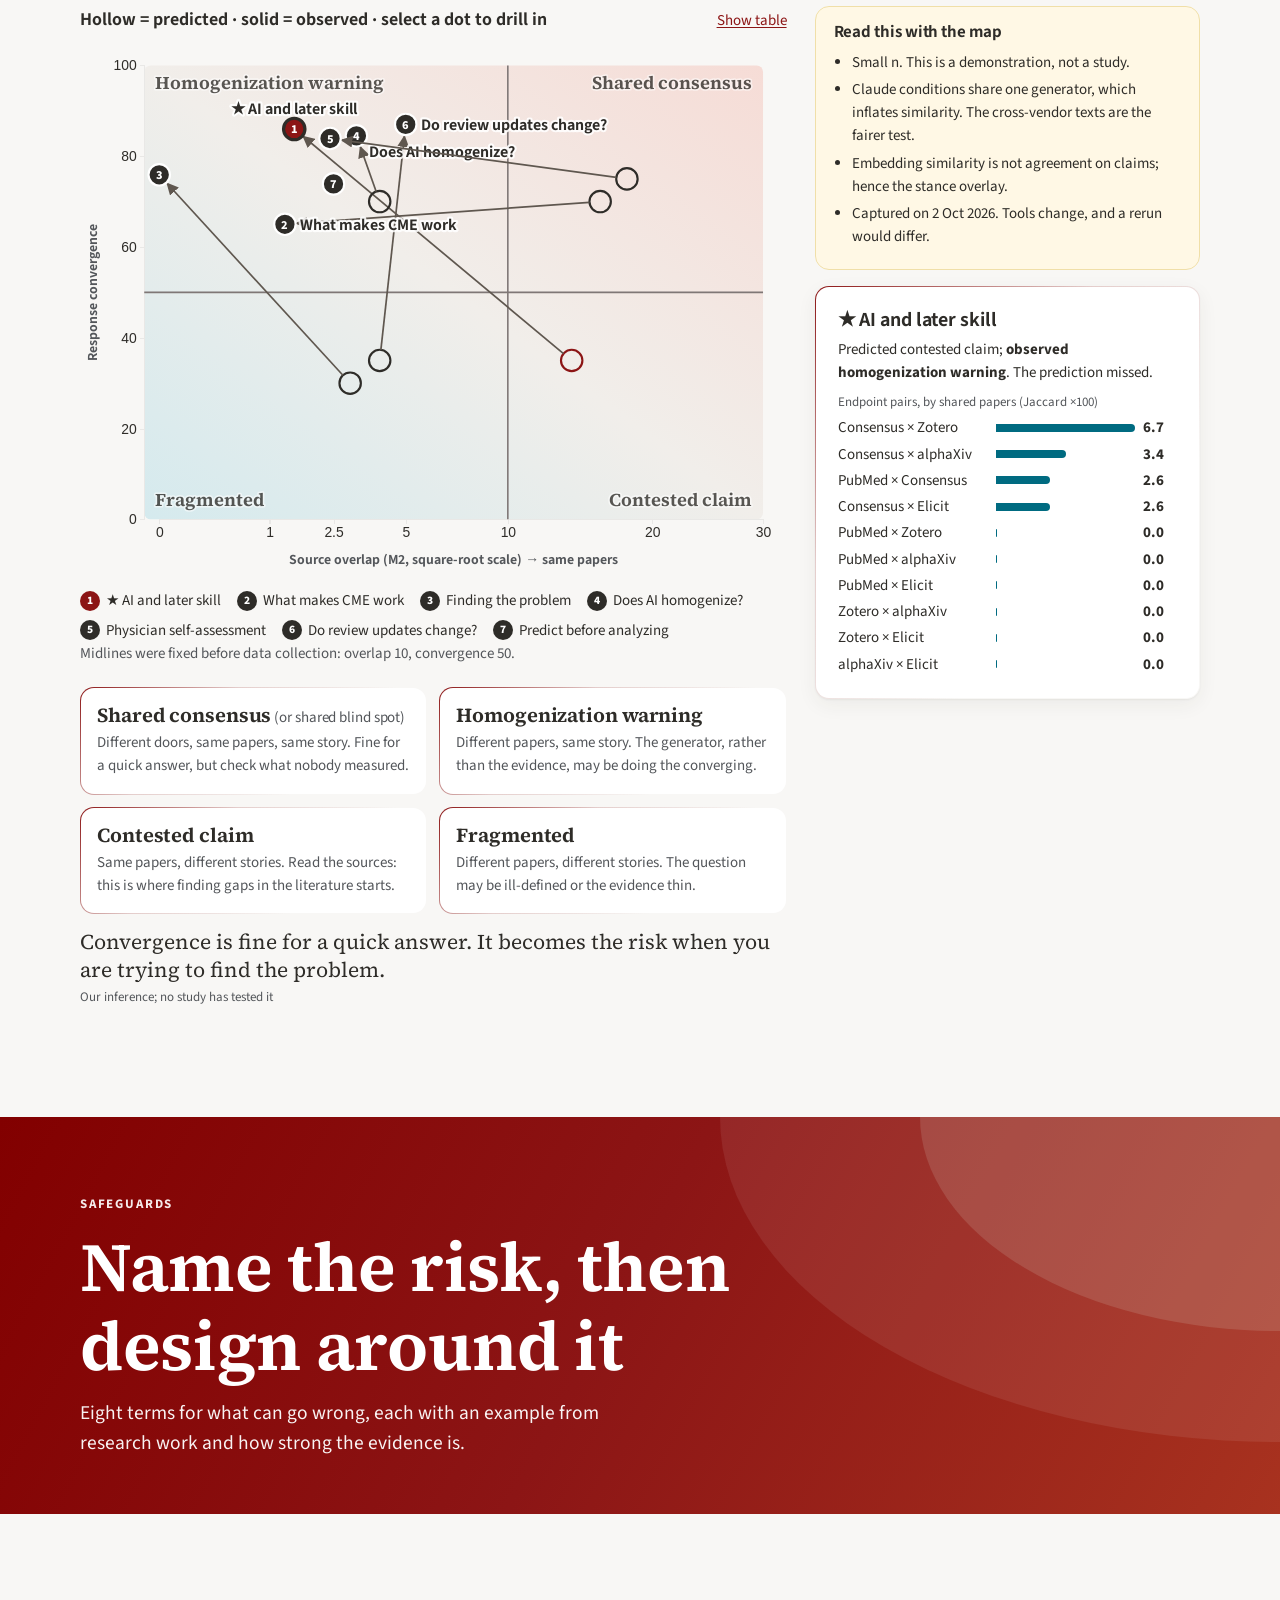
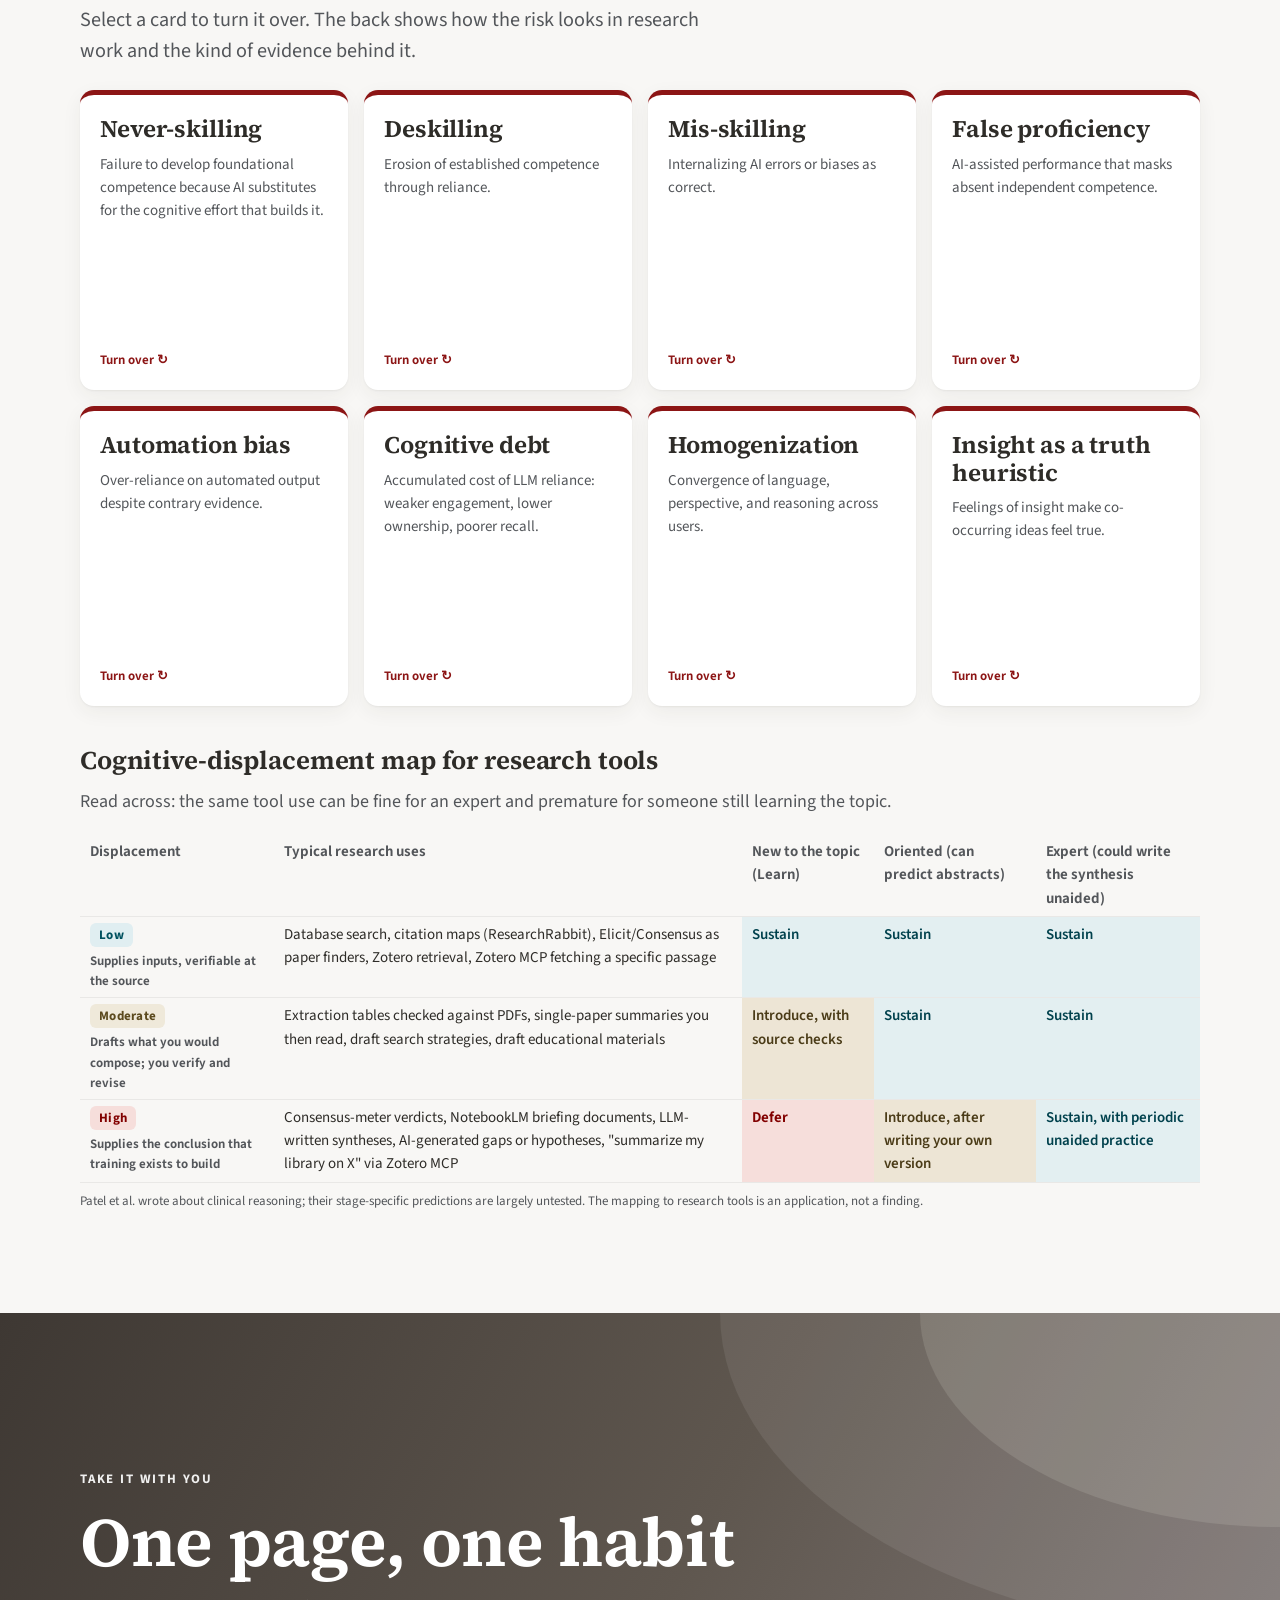
==== commit e14b827b: "Update the workshop sites Built by arc-origins/pipeline/deploy.py: the Convergence Explorer at the r" ====
--- a/index.html
+++ b/index.html
@@ -10,10 +10,10 @@
     document.documentElement.classList.add('js');
     if (window.matchMedia && matchMedia('(prefers-reduced-motion: reduce)').matches) document.documentElement.classList.add('reduced');
   </script>
-  <script type="module" crossorigin src="./assets/index-CzheEu7O.js"></script>
+  <script type="module" crossorigin src="./assets/index-BOxv-nIx.js"></script>
   <link rel="modulepreload" crossorigin href="./assets/store-C3GSd0yt.js">
   <link rel="stylesheet" crossorigin href="./assets/store-aKm5IoQr.css">
-  <link rel="stylesheet" crossorigin href="./assets/index-9kJ_gyYW.css">
+  <link rel="stylesheet" crossorigin href="./assets/index-CWveC4yB.css">
 </head>
 <body>
   <a class="skip-link" href="#main">Skip to content</a>
--- a/assets/index-CWveC4yB.css
+++ b/assets/index-CWveC4yB.css
@@ -0,0 +1 @@
+.brandbar{background:var(--white);border-bottom:1px solid var(--rule)}.brandbar .wrap{display:flex;align-items:center;justify-content:space-between;gap:16px;padding-top:14px;padding-bottom:14px}.brandbar img{height:46px;width:auto}.brandbar .meta{font-size:var(--fs-small);color:var(--ink-2);text-align:right;line-height:1.3}.brandbar .meta b{color:var(--ink);font-weight:650}@media(max-width:560px){.brandbar img{height:34px}.brandbar .meta{display:none}}.btn{display:inline-flex;align-items:center;gap:8px;cursor:pointer;border:0;border-radius:999px;padding:11px 20px;font-weight:650;background:var(--cardinal);color:var(--white);transition:background var(--dur),transform var(--dur),box-shadow var(--dur)}.btn:hover{background:var(--cardinal-bright);color:var(--white);box-shadow:var(--shadow-hover)}.btn.ghost{background:transparent;color:var(--cardinal);box-shadow:inset 0 0 0 1.5px currentColor}.btn.ghost:hover{background:#8c15150f}.btn.small{padding:6px 12px;font-size:var(--fs-small)}.linkbtn{background:none;border:0;padding:0;color:var(--cardinal);cursor:pointer;text-decoration:underline;text-underline-offset:2px;font-size:var(--fs-small)}.chip{display:inline-flex;align-items:center;gap:6px;padding:3px 10px;border-radius:999px;font-size:var(--fs-tiny);font-weight:600;background:var(--fog-2);color:var(--ink);line-height:1.5;white-space:nowrap}.chip.outline{background:transparent;box-shadow:inset 0 0 0 1px var(--rule)}.badge{display:inline-flex;align-items:center;gap:6px;padding:2px 9px;border-radius:6px;font-size:var(--fs-tiny);font-weight:700;letter-spacing:.02em}.badge.d-low{background:#e0eef1;color:#00515f}.badge.d-moderate{background:#efe9da;color:#5c4a1e}.badge.d-high{background:#f6dedb;color:var(--cardinal-dark)}.badge.d-na{background:var(--fog-2);color:var(--ink-2)}.badge.caveat{background:#fff1c7;color:#5a4300}.swatch{width:12px;height:12px;border-radius:3px;display:inline-block;flex:none}.dot{width:10px;height:10px;border-radius:50%;display:inline-block;flex:none}.card{position:relative;border-radius:var(--radius);padding:22px;background:linear-gradient(var(--white),var(--white)) padding-box,linear-gradient(135deg,var(--cardinal) 0%,rgba(140,21,21,.18) 35%,rgba(140,21,21,0) 70%) border-box;border:1px solid transparent;box-shadow:var(--shadow);transition:box-shadow var(--dur),transform var(--dur)}.card:hover{box-shadow:var(--shadow-hover)}.card.flat{box-shadow:none}.card.muted-card{background:linear-gradient(var(--fog),var(--fog)) padding-box,linear-gradient(135deg,var(--rule),transparent 70%) border-box}.divider{position:relative;overflow:hidden;color:var(--white);min-height:clamp(260px,44vh,460px);display:flex;align-items:flex-end;isolation:isolate}.divider .wrap{width:100%;position:relative;z-index:2;padding-top:72px;padding-bottom:56px}.divider .step{font-family:var(--sans);font-weight:700;letter-spacing:.14em;text-transform:uppercase;font-size:var(--fs-tiny);opacity:.92}.divider h2{font-size:clamp(36px,5.4vw,72px);margin:10px 0 12px;max-width:18ch;color:var(--white)}.divider p{max-width:58ch;font-size:1.08em;opacity:.95;margin:0}.divider .shape-a,.divider .shape-b{position:absolute;z-index:1;pointer-events:none}.divider .shape-a{right:0;top:0;width:min(46vw,560px);height:82%;border-bottom-left-radius:100%;background:#ffffff14}.divider .shape-b{right:0;top:0;width:min(30vw,360px);height:54%;border-bottom-left-radius:100%;background:#dad7cb29}.divider.warm{background:linear-gradient(118deg,var(--cardinal-dark) 0%,var(--cardinal) 48%,#A8321F 100%)}.divider.cool{background:linear-gradient(118deg,#00495A 0%,var(--lagunita-dark) 50%,var(--palo-alto) 100%)}.divider.mixed{background:linear-gradient(135deg,#00495A 0%,#3F3354 50%,var(--cardinal) 100%)}.divider.plum{background:linear-gradient(118deg,#3D0038 0%,var(--plum) 55%,var(--cardinal-dark) 100%)}.divider.stone{background:linear-gradient(118deg,#3E3833 0%,var(--stone-dark) 55%,var(--stone) 100%)}.picker-bar{position:sticky;top:var(--nav-h, 0px);z-index:40;background:#fffffff2;backdrop-filter:saturate(1.2) blur(10px);-webkit-backdrop-filter:saturate(1.2) blur(10px);border-bottom:1px solid var(--rule)}.picker-bar .wrap{display:flex;align-items:center;gap:14px;padding-top:10px;padding-bottom:10px}.picker-bar .label{font-size:var(--fs-tiny);font-weight:700;letter-spacing:.1em;text-transform:uppercase;color:var(--ink-2);flex:none}.picker-chips{display:flex;gap:8px;overflow-x:auto;scrollbar-width:thin;padding:2px}.qchip{flex:none;cursor:pointer;border:0;border-radius:999px;padding:7px 14px;font-weight:600;font-size:var(--fs-small);background:var(--fog-2);color:var(--ink);transition:background var(--dur),color var(--dur)}.qchip:hover{background:var(--sand)}.qchip[aria-pressed=true]{background:var(--cardinal);color:var(--white)}.qchip .star{color:var(--poppy);margin-right:4px}.qchip[aria-pressed=true] .star{color:#ffd27a}.tip{position:fixed;z-index:90;pointer-events:none;background:var(--white);color:var(--ink);border-radius:10px;padding:10px 12px;box-shadow:0 8px 28px #0000002e;font-size:var(--fs-small);max-width:320px;opacity:0;transform:translateY(4px);transition:opacity .12s,transform .12s;line-height:1.35}.tip.on{opacity:1;transform:none}.tip .v{font-weight:750;font-size:1.15em;display:block}.tip .l{color:var(--ink-2)}.tip .row{display:flex;align-items:center;gap:8px}.tip .key{width:14px;height:2px;flex:none}figure.chart{margin:0}figure.chart figcaption{display:flex;justify-content:space-between;align-items:baseline;gap:12px;margin-bottom:10px;flex-wrap:wrap}figure.chart figcaption .t{font-weight:650}.table-wrap{overflow-x:auto;margin-top:12px}table.data{border-collapse:collapse;width:100%;font-size:var(--fs-small);font-variant-numeric:tabular-nums}table.data th,table.data td{padding:6px 10px;border-bottom:1px solid var(--fog-2);text-align:left;vertical-align:top}table.data th{font-weight:650;color:var(--ink-2);background:var(--fog)}table.data td.n{text-align:right}details.drawer{border-top:1px solid var(--fog-2);padding-top:8px;margin-top:10px}details.drawer>summary{cursor:pointer;color:var(--cardinal);font-weight:600;font-size:var(--fs-small);list-style:none}details.drawer>summary::-webkit-details-marker{display:none}details.drawer>summary:before{content:"+ "}details.drawer[open]>summary:before{content:"–"}.lightbox{position:fixed;inset:0;z-index:95;background:#141210d1;display:none;align-items:center;justify-content:center;padding:4vw}.lightbox.on{display:flex}.lightbox figure{margin:0;max-width:min(1400px,92vw)}.lightbox img{max-height:80vh;width:auto;margin:0 auto;border-radius:10px;box-shadow:0 20px 60px #0006;background:var(--white)}.lightbox figcaption{color:#eee;text-align:center;margin-top:12px;font-size:var(--fs-small)}.lightbox .close{position:absolute;top:16px;right:20px;background:var(--white);border:0;border-radius:999px;width:44px;height:44px;font-size:24px;cursor:pointer}.st{display:inline-flex;align-items:center;gap:4px;font-weight:650}.st-green{color:var(--ok)}.st-amber{color:var(--warn)}.st-red{color:var(--bad)}.st-icon{display:inline-grid;place-items:center;width:1.05em;height:1.05em;border-radius:50%;font-size:.72em;color:var(--white);font-weight:800;line-height:1;vertical-align:.08em}.st-icon.green{background:var(--ok)}.st-icon.amber{background:var(--warn)}.st-icon.red{background:var(--bad)}mark.cite{color:inherit;border-radius:4px;padding:0 2px;box-decoration-break:clone;-webkit-box-decoration-break:clone}mark.cite.green{background:var(--ok-tint);box-shadow:inset 0 -2px 0 var(--ok)}mark.cite.amber{background:var(--warn-tint);box-shadow:inset 0 -2px 0 var(--warn)}mark.cite.red{background:var(--bad-tint);box-shadow:inset 0 -2px 0 var(--bad)}mark.cite a{color:inherit;text-decoration:none}.pending{border:1.5px dashed var(--rule);border-radius:var(--radius);padding:18px;color:var(--ink-2);background:#fff9}.pending b{color:var(--ink)}.grid{display:grid;gap:18px}.two-col{display:grid;grid-template-columns:1fr 1fr;gap:24px}@media(max-width:860px){.two-col{grid-template-columns:1fr}}.headline-metric{display:flex;align-items:baseline;gap:18px;flex-wrap:wrap;margin:6px 0 4px}.headline-metric .big{font-family:var(--sans);font-weight:700;font-size:clamp(54px,7vw,84px);line-height:1;letter-spacing:-.02em}.headline-metric .big.warm{color:var(--cardinal)}.headline-metric .big.cool{color:var(--lagunita-dark)}.headline-metric .unit{color:var(--ink-2);font-size:var(--fs-small);max-width:34ch}.chev-swatch{display:inline-block;flex:none;width:28px;height:18px;margin-right:10px;vertical-align:-3px;clip-path:polygon(0 0,68% 0,100% 50%,68% 100%,0 100%,32% 50%);box-shadow:inset 0 0 0 30px #0000}.chev-swatch.seq{background:linear-gradient(90deg,#e3eff1,#ede5d5 50%,#8c1515)}.arc-wrap{position:relative;margin-top:26px}.arc-groups{display:grid;grid-template-columns:repeat(8,minmax(0,1fr));font-size:var(--fs-tiny);font-weight:700;letter-spacing:.08em;text-transform:uppercase;margin-bottom:10px}.arc-groups span{border-top:3px solid var(--cardinal);padding-top:6px;margin-right:22px;color:var(--cardinal)}.arc{--d: 18px;--g: 4px;list-style:none;margin:0;padding:0;display:grid;grid-template-columns:repeat(8,minmax(0,1fr))}.phase-li{position:relative;z-index:1;margin-right:calc(-1 * var(--d));transition:transform var(--dur),filter var(--dur);filter:drop-shadow(0 1px 1.5px rgba(46,44,40,.14)) drop-shadow(0 0 .6px rgba(46,44,40,.45))}.phase-li:last-child{margin-right:0}.phase-li:hover{transform:translateY(-2px);z-index:2}.phase-li:has(.phase[aria-expanded=true]){transform:translateY(-6px);z-index:3;filter:drop-shadow(0 8px 10px rgba(46,44,40,.22)) drop-shadow(0 0 1px #2E2C28) drop-shadow(0 0 1px #2E2C28)}.phase-li:has(.phase:focus-visible){filter:drop-shadow(0 0 1.5px #007C92) drop-shadow(0 0 1.5px #007C92) drop-shadow(0 0 1.5px #007C92);z-index:3}.phase{width:100%;height:100%;min-height:128px;border:0;cursor:pointer;text-align:left;display:flex;flex-direction:column;justify-content:space-between;gap:8px;padding:14px calc(var(--d) + 8px) 12px calc(var(--d) + var(--g) + 10px);clip-path:polygon(var(--g) 0,calc(100% - var(--d)) 0,100% 50%,calc(100% - var(--d)) 100%,var(--g) 100%,calc(var(--d) + var(--g)) 50%)}.phase.first{padding-left:14px;clip-path:polygon(0 0,calc(100% - var(--d)) 0,100% 50%,calc(100% - var(--d)) 100%,0 100%)}.phase:focus-visible{outline:none}.phase .n{font-family:var(--serif);font-size:30px;font-weight:650;line-height:1}.phase .txt{display:flex;flex-direction:column;gap:2px}.phase .nm{font-weight:650;line-height:1.2;font-size:var(--fs-small)}.phase .sub{font-size:var(--fs-tiny);opacity:.85;line-height:1.25}.phase.d-low{background:#e3eff1;color:#00414d}.phase.d-moderate{background:#ede5d5;color:#4a3b17}.phase.d-high{background:var(--cardinal);color:var(--white)}.phase-li.dim .phase{opacity:.82}.arc-loops{display:block;width:100%;height:84px;overflow:visible}.arc-loops .loop{fill:none;stroke:var(--stone);stroke-width:1.5}.arc-loops .loop-label{font-family:var(--sans);font-size:12.5px;fill:var(--ink-2);paint-order:stroke;stroke:var(--fog);stroke-width:5px;stroke-linejoin:round}.arc-rail{margin-top:4px;border-radius:10px;padding:9px 14px;background:repeating-linear-gradient(135deg,#f1e7e4 0 10px,#f7efec 10px 20px);color:var(--cardinal-dark);font-size:var(--fs-small);cursor:pointer;border:0;width:100%;text-align:left}.arc-rail[aria-expanded=true]{box-shadow:0 0 0 3px var(--black)}@media(max-width:900px){.arc,.arc-groups{grid-template-columns:repeat(4,minmax(0,1fr))}.arc{row-gap:10px}.phase-li:nth-child(4n){margin-right:0}.arc-groups,.arc-loops{display:none}}@media(max-width:700px){.arc{grid-template-columns:1fr;row-gap:0}.phase-li,.phase-li:nth-child(4n){margin-right:0;margin-bottom:calc(-1 * var(--d) + var(--g))}.phase-li:last-child{margin-bottom:0}.phase{min-height:0;flex-direction:row;align-items:center;justify-content:flex-start;gap:14px;padding:calc(var(--d) + var(--g) + 8px) 16px calc(var(--d) + 6px);clip-path:polygon(0 var(--g),50% calc(var(--d) + var(--g)),100% var(--g),100% calc(100% - var(--d)),50% 100%,0 calc(100% - var(--d)))}.phase.first{padding-top:12px;padding-left:16px;clip-path:polygon(0 0,100% 0,100% calc(100% - var(--d)),50% 100%,0 calc(100% - var(--d)))}.phase .n{font-size:26px;min-width:22px}.phase .txt{flex-direction:row;flex-wrap:wrap;align-items:baseline;gap:2px 10px}}.phase-li.off-route .phase{opacity:.38;background-image:repeating-linear-gradient(135deg,rgba(255,255,255,.55) 0 5px,transparent 5px 11px)}.phase-li.on-route .phase.optional{background-image:repeating-linear-gradient(135deg,rgba(255,255,255,.35) 0 3px,transparent 3px 9px)}.phase{position:relative}.phase .route-tag{position:absolute;top:12px;right:calc(var(--d) + 4px);font-size:11px;font-weight:750;letter-spacing:.04em;padding:1px 7px;border-radius:999px;background:#ffffffd9;color:var(--ink)}.phase .route-tag[hidden],.arc.mini .phase .route-tag{display:none}.phase-li{transition:transform var(--dur),filter var(--dur),opacity var(--dur)}.arc-wrap.mini{margin-top:0}.arc.mini{--d: 10px;--g: 2px}.arc.mini .phase{min-height:0;height:40px;padding:0 calc(var(--d) + 4px) 0 calc(var(--d) + var(--g) + 6px);flex-direction:row;align-items:center;justify-content:center}.arc.mini .phase.first{padding-left:8px}.arc.mini .phase .n{font-size:17px}.arc.mini .phase-li:hover{transform:translateY(-1px)}.arc.mini .phase-li:has(.phase[aria-expanded=true]){transform:translateY(-2px)}@media(max-width:700px){.arc.mini{grid-template-columns:repeat(8,minmax(0,1fr))}.arc.mini .phase-li,.arc.mini .phase-li:nth-child(4n){margin-right:calc(-1 * var(--d));margin-bottom:0}.arc.mini .phase-li:last-child{margin-right:0}.arc.mini .phase{clip-path:polygon(var(--g) 0,calc(100% - var(--d)) 0,100% 50%,calc(100% - var(--d)) 100%,var(--g) 100%,calc(var(--d) + var(--g)) 50%);padding:0 calc(var(--d) + 2px) 0 calc(var(--d) + var(--g) + 2px)}.arc.mini .phase.first{clip-path:polygon(0 0,calc(100% - var(--d)) 0,100% 50%,calc(100% - var(--d)) 100%,0 100%);padding-left:4px}}@media(max-width:900px){.arc.mini{grid-template-columns:repeat(8,minmax(0,1fr));row-gap:0}.arc.mini .phase-li:nth-child(4n){margin-right:calc(-1 * var(--d))}.arc.mini .phase-li:last-child{margin-right:0}}html{scroll-padding-top:calc(var(--nav-h, 56px) + var(--below-nav, 0px) + 8px)}.site-nav{position:sticky;top:0;z-index:70;background:#fffffff7;-webkit-backdrop-filter:blur(6px);backdrop-filter:blur(6px);border-bottom:1px solid var(--rule)}.site-nav .wrap{display:flex;align-items:center;gap:16px;min-height:54px}.nav-title{font-family:var(--serif);font-weight:650;font-size:17px;color:var(--ink);text-decoration:none;white-space:nowrap;margin-right:auto}.nav-title em,.nav-title:hover{color:var(--nav-accent, var(--plum))}.nav-list{list-style:none;margin:0;padding:0;display:flex;gap:2px}.nav-list a{display:block;padding:7px 10px;border-radius:999px;font-size:14.5px;font-weight:600;color:var(--ink-2);text-decoration:none;white-space:nowrap}.nav-list a:hover{color:var(--ink);background:var(--fog)}.nav-list a[aria-current=true]{color:var(--nav-accent, var(--plum));background:var(--nav-tint, #F3E7F1)}.nav-toggle{display:none}.nav-toggle{align-items:center;gap:8px;margin-left:auto;border:0;border-radius:999px;padding:8px 14px;cursor:pointer;max-width:60vw;background:var(--nav-tint, #F3E7F1);color:var(--nav-accent, var(--plum));font-weight:700;font-size:var(--fs-small)}.nav-toggle .nav-current{overflow:hidden;text-overflow:ellipsis;white-space:nowrap}.nav-toggle.has-current .nav-toggle-label{display:none}.nav-caret{width:0;height:0;border-left:5px solid transparent;border-right:5px solid transparent;border-top:6px solid currentColor;transition:transform var(--dur)}.site-nav.open .nav-caret{transform:rotate(180deg)}.nav-progress{height:2px}.nav-progress span{display:block;height:100%;background:var(--nav-progress, linear-gradient(90deg, var(--plum), var(--lagunita)));transform-origin:left center;transform:scaleX(0)}@media(max-width:1150px){.nav-title{display:none}.nav-list{margin:0 auto}}@media(max-width:900px){.nav-title{display:block;font-size:16px}.nav-list{display:none;position:absolute;top:100%;left:0;right:0;flex-direction:column;gap:2px;margin:0;padding:8px var(--gutter) 14px;background:var(--white);border-bottom:1px solid var(--rule);box-shadow:0 14px 30px #2e2c281f}.site-nav.open .nav-list{display:flex}.nav-list a{padding:12px 14px;border-radius:10px;font-size:var(--fs-body)}.nav-toggle{display:inline-flex}}@media(max-width:520px){.nav-title{display:none}.nav-toggle{margin-left:0;max-width:none}}html[data-present] .nav-title{display:block}html[data-present] .nav-list{display:none;position:absolute;top:100%;left:0;right:0;flex-direction:column;gap:2px;margin:0;padding:8px var(--gutter) 14px;background:var(--white);border-bottom:1px solid var(--rule);box-shadow:0 14px 30px #2e2c281f}html[data-present] .site-nav.open .nav-list{display:flex}html[data-present] .nav-toggle{display:inline-flex}@property --ha{syntax: "<angle>"; inherits: false; initial-value: 0deg;}.site-hero{position:relative;overflow:hidden;color:var(--white);isolation:isolate;min-height:min(88vh,860px);display:flex;align-items:center;background:radial-gradient(55% 70% at calc(28% + 12%*cos(var(--ha))) calc(38% + 14%*sin(var(--ha))),rgba(97,0,89,.78),transparent 72%),radial-gradient(60% 70% at calc(76% - (10%*sin(var(--ha)))) calc(64% + 12%*cos(var(--ha))),rgba(177,4,14,.55),transparent 70%),linear-gradient(calc(var(--ha) + 115deg),var(--cardinal-dark) 0%,var(--cardinal) 45%,#6A0B3A 75%,var(--plum) 100%);animation:hero-mesh 20s linear infinite}@keyframes hero-mesh{to{--ha: 360deg}}.site-hero canvas{position:absolute;inset:0;width:100%;height:100%;z-index:0}.site-hero .wrap{position:relative;z-index:2;width:100%;display:grid;grid-template-columns:minmax(0,1fr) auto;gap:40px;align-items:end;padding-top:64px;padding-bottom:64px}.site-hero .eyebrow{color:#ffd9d2}.site-hero h1{font-size:clamp(48px,8vw,112px);margin:0 0 18px;letter-spacing:-.02em;color:var(--white)}.site-hero .sub{font-family:var(--serif);font-size:clamp(21px,2.4vw,30px);line-height:1.3;max-width:30ch;margin:0 0 22px;color:#fff3f0}.site-hero .meta{font-size:var(--fs-small);color:#ffe3de}.site-hero .meta b{color:var(--white)}.site-hero .cta{margin-top:28px;display:flex;gap:12px;flex-wrap:wrap}.site-hero .cta .btn{background:var(--white);color:var(--cardinal)}.site-hero .cta .btn:hover{background:#fff0ee}.site-hero .cta .btn.ghost{background:transparent;color:var(--white);box-shadow:inset 0 0 0 1.5px #fffc}.qr-tile{background:var(--white);color:var(--ink);border-radius:16px;padding:14px;width:188px;text-align:center;box-shadow:0 16px 40px #00000040}.qr-tile svg{width:160px;height:160px;display:block;margin:0 auto 8px}.qr-tile .u{font-size:var(--fs-tiny);color:var(--ink-2);overflow-wrap:anywhere}.qr-tile.placeholder svg{opacity:.25}@media(max-width:760px){.site-hero .wrap{grid-template-columns:1fr}.qr-tile{display:none}}.dn{display:inline-grid;place-items:center;width:26px;height:26px;border-radius:50%;background:var(--cardinal);color:#fff;font-family:var(--sans);font-size:14px;font-weight:800;margin-right:10px;flex:none;letter-spacing:0;vertical-align:2px}table.dims{width:100%;border-collapse:separate;border-spacing:0;margin-top:26px;background:var(--white);border-radius:var(--radius);box-shadow:var(--shadow);overflow:hidden}table.dims th,table.dims td{text-align:left;vertical-align:top;padding:14px 16px;border-bottom:1px solid var(--fog-2);font-size:var(--fs-small);line-height:1.45}table.dims thead th{background:var(--fog);color:var(--ink-2);font-size:var(--fs-tiny);text-transform:uppercase;letter-spacing:.1em;font-weight:700;padding-top:10px;padding-bottom:10px}table.dims tbody th{font-family:var(--serif);font-size:20px;font-weight:650;white-space:nowrap;width:1%;padding-right:26px}table.dims tbody tr:last-child th,table.dims tbody tr:last-child td{border-bottom:0}table.dims tr.has-scale th,table.dims tr.has-scale td{border-bottom:0}table.dims tr.scale-row td{padding-top:0}table.dims .cite-tag{color:var(--ink-3);font-size:var(--fs-tiny);white-space:nowrap}.scale{display:grid;grid-template-columns:repeat(3,minmax(0,1fr));gap:10px}.scale .step{display:flex;gap:10px;align-items:flex-start;background:var(--fog);border-radius:10px;padding:10px 12px;font-size:var(--fs-tiny);line-height:1.35}.scale .step b{display:block;font-size:var(--fs-small)}@media(max-width:760px){table.dims thead{display:none}table.dims,table.dims tbody,table.dims tr,table.dims th,table.dims td{display:block;width:auto}table.dims tbody tr{border-bottom:1px solid var(--fog-2);padding:6px 0}table.dims tbody th,table.dims td{border-bottom:0;padding-top:6px;padding-bottom:4px;white-space:normal}table.dims td:before{content:attr(data-label);display:block;font-size:var(--fs-tiny);text-transform:uppercase;letter-spacing:.1em;color:var(--ink-2);font-weight:700}table.dims tr.scale-row td:first-child{display:none}.scale{grid-template-columns:1fr}}details.legend-panel{margin-top:14px;border:1px solid var(--fog-2);border-radius:12px;background:var(--white)}details.legend-panel>summary{cursor:pointer;padding:10px 16px;font-weight:650;color:var(--cardinal);list-style:none;display:flex;align-items:center;gap:10px;font-size:var(--fs-small)}details.legend-panel>summary::-webkit-details-marker{display:none}details.legend-panel>summary:before{content:"";width:0;height:0;border-left:7px solid currentColor;border-top:5px solid transparent;border-bottom:5px solid transparent;transition:transform var(--dur)}details.legend-panel[open]>summary:before{transform:rotate(90deg)}.legend-body{display:grid;grid-template-columns:1fr 1fr;gap:28px;padding:2px 18px 16px}.legend-col h4{font-size:15px;margin:0 0 6px;color:var(--ink)}.legend-row{display:flex;gap:0;align-items:flex-start;margin:10px 0;font-size:var(--fs-small);line-height:1.4}.legend-row .chev-swatch{margin-top:2px}.bar-swatch{width:28px;height:3px;background:var(--cardinal);margin:9px 10px 0 0;flex:none}.loop-swatch{width:28px;height:13px;border:1.5px solid var(--stone);border-top:0;border-radius:0 0 14px 14px;flex:none;margin:3px 10px 0 0}.rail-swatch{width:28px;height:16px;border-radius:4px;flex:none;margin:2px 10px 0 0;background:repeating-linear-gradient(135deg,#f1e7e4 0 4px,#f7efec 4px 8px);box-shadow:inset 0 0 0 1px #e6d3ce}.phase-detail{margin-top:18px;display:grid;grid-template-columns:repeat(3,minmax(0,1fr));gap:18px 26px}.phase-detail h3{grid-column:1 / -1;display:flex;align-items:center;margin-bottom:0}.phase-detail .blk.wide{grid-column:span 2}.phase-detail .k{display:flex;align-items:center;font-size:var(--fs-tiny);text-transform:uppercase;letter-spacing:.1em;font-weight:700;color:var(--ink-2);margin-bottom:6px}.phase-detail .k .dn{width:20px;height:20px;font-size:11px;margin-right:8px;vertical-align:0}.phase-detail p{margin:0 0 6px}.phase-detail ul{margin:0;padding-left:18px;font-size:var(--fs-small)}.phase-detail .gf{background:#f4ece9;border-left:4px solid var(--cardinal);padding:10px 14px;border-radius:0 10px 10px 0}@media(max-width:900px){.phase-detail{grid-template-columns:1fr}.phase-detail .blk.wide{grid-column:auto}.legend-body{grid-template-columns:1fr;gap:6px}}.qdetail{display:grid;grid-template-columns:minmax(0,1.6fr) minmax(0,1fr);gap:28px;align-items:start}.qdetail blockquote{margin:0;font-family:var(--serif);font-size:clamp(24px,2.6vw,34px);line-height:1.28}.qdetail blockquote:before{content:"“";color:var(--cardinal)}.qdetail blockquote:after{content:"”";color:var(--cardinal)}.qdetail .tags{display:flex;gap:8px;flex-wrap:wrap;margin-top:16px}.pred-card .k{font-size:var(--fs-tiny);text-transform:uppercase;letter-spacing:.1em;font-weight:700;color:var(--ink-2)}.pred-card .q{font-family:var(--serif);font-size:26px;font-weight:650;margin:4px 0 6px}.pred-card .prior{font-style:italic;color:var(--ink);border-left:3px solid var(--sand);padding-left:12px;margin-top:8px}@media(max-width:860px){.qdetail{grid-template-columns:1fr}}.doors{display:grid;grid-template-columns:repeat(auto-fill,minmax(330px,1fr));gap:18px;margin-top:26px}.doors.masonry{grid-auto-rows:4px;grid-auto-flow:row dense;align-items:start}.door{display:flex;flex-direction:column;gap:12px;padding-top:26px}.door:before{content:"";position:absolute;left:0;top:0;right:0;height:6px;border-radius:var(--radius) var(--radius) 0 0;background:var(--ep, var(--stone))}.door header{display:flex;justify-content:space-between;align-items:center;gap:10px}.door header h3{margin:0;font-size:24px}.door .chips{display:flex;gap:6px;flex-wrap:wrap}.door .sent{display:grid;grid-template-columns:auto 1fr;gap:4px 10px;font-size:var(--fs-small)}.door .sent dt{color:var(--ink-2);font-weight:650}.door .sent dd{margin:0;overflow-wrap:anywhere}.door .sent dd.code{font-family:ui-monospace,SFMono-Regular,Menlo,monospace;font-size:12.5px;color:var(--ink-2);max-height:4.6em;overflow:hidden;position:relative}.door .sent dd.code.open{max-height:none}.door .sent dd.agent p{margin:0 0 4px}.door .sent dd.agent ul{margin:4px 0 6px;padding-left:18px}.door .sent dd.agent details{margin:2px 0 6px}.door .sent dd.agent summary{cursor:pointer;color:var(--cardinal);font-weight:650}.door .sent dd.agent li{margin-bottom:3px;color:var(--ink-2)}.door .counts{display:flex;gap:16px;flex-wrap:wrap;font-size:var(--fs-small)}.door .counts b{font-size:1.35em;display:block;line-height:1.1}.door ol{margin:0;padding-left:22px;font-size:var(--fs-small)}.door ol li{margin-bottom:5px}.door ol li .yr{color:var(--ink-3)}.door ol li.shared::marker{color:var(--cardinal);font-weight:700}.door .shot{border:0;padding:0;background:none;cursor:zoom-in;border-radius:10px;overflow:hidden;box-shadow:0 0 0 1px var(--fog-2)}.door .shot img{width:100%;aspect-ratio:16/9;object-fit:cover;object-position:top;transition:transform .4s}.door .shot:hover img{transform:scale(1.03)}.door .shot-cap{font-size:var(--fs-tiny);color:var(--ink-3);margin-top:-6px}.door.cant{background:linear-gradient(var(--fog),var(--fog)) padding-box,linear-gradient(135deg,var(--stone),transparent 70%) border-box}.door.cant .nope{font-family:var(--serif);font-size:22px;line-height:1.25}.m2-panel{margin-top:40px;display:grid;grid-template-columns:minmax(280px,.9fr) minmax(0,1.4fr);gap:28px;align-items:start}.m2-panel .charts{display:grid;gap:26px}@media(max-width:980px){.m2-panel{grid-template-columns:1fr}}.human-card{border-left:6px solid var(--human)}.human-card .who{font-size:var(--fs-tiny);text-transform:uppercase;letter-spacing:.1em;font-weight:700;color:var(--ink-2)}.synth-text{font-family:var(--serif);font-size:1.04em;line-height:1.6}.synth-text p{margin:0 0 .8em}.reveal-row{display:flex;align-items:center;gap:18px;flex-wrap:wrap;margin:26px 0}.ai-grid{display:grid;grid-template-columns:repeat(auto-fill,minmax(340px,1fr));gap:18px}.ai-card{display:flex;flex-direction:column;gap:10px}.ai-card header{display:flex;justify-content:space-between;gap:10px;align-items:flex-start}.ai-card header h4{margin:0}.ai-card .meta{font-size:var(--fs-tiny);color:var(--ink-3)}.ai-card .reruns{display:flex;gap:4px}.ai-card .reruns button{border:0;border-radius:6px;padding:2px 8px;font-size:var(--fs-tiny);cursor:pointer;background:var(--fog-2)}.ai-card .reruns button[aria-pressed=true]{background:var(--black);color:var(--white)}.ai-card .synth-text{font-size:.94em}.ai-hidden .ai-grid{display:none}.stance-chip{font-weight:650}.stance-chip.s-harms{background:#f6dedb;color:var(--cardinal-dark)}.stance-chip.s-helps{background:#dceef1;color:#00414d}.stance-chip.s-mixed{background:#ede5d5;color:#4a3b17}.stance-chip.s-insufficient{background:var(--fog-2);color:var(--ink-2)}.m1-panel{margin-top:40px;display:grid;grid-template-columns:minmax(280px,.85fr) minmax(0,1.5fr);gap:28px;align-items:start}.m1-panel .sub-metrics{display:grid;gap:10px;margin-top:16px;font-size:var(--fs-small)}.m1-panel .sub-metrics div{display:flex;justify-content:space-between;gap:12px;border-bottom:1px solid var(--fog-2);padding-bottom:6px}.m1-panel .sub-metrics b{font-variant-numeric:tabular-nums}.verdict{margin-top:14px;padding:12px 14px;border-radius:10px;background:#fff4d6;color:#4d3a00;font-weight:600}@media(max-width:980px){.m1-panel{grid-template-columns:1fr}}.cite-pair{display:grid;grid-template-columns:1fr 1fr;gap:22px;margin-top:26px}.cite-pair .card h3{margin-top:6px}.cite-pair .ask{font-family:ui-monospace,SFMono-Regular,Menlo,monospace;font-size:14px;background:var(--fog);border-radius:8px;padding:10px 12px;margin:8px 0 14px}.cite-pair ol{padding-left:20px;margin:0 0 12px;font-size:var(--fs-small)}.checklist{list-style:none;padding:0;margin:12px 0 0;display:grid;gap:6px;font-size:var(--fs-small)}.checklist li:before{content:"☐ ";color:var(--cardinal)}.trace-legend{display:flex;gap:16px;flex-wrap:wrap;font-size:var(--fs-small);margin:10px 0}@media(max-width:860px){.cite-pair{grid-template-columns:1fr}}.map-layout{display:grid;grid-template-columns:minmax(0,1.65fr) minmax(280px,.9fr);gap:28px;align-items:start;margin-top:24px}.map-side{display:grid;gap:16px;position:sticky;top:calc(var(--nav-h, 0px) + 16px)}.caveats{background:#fff8e5;border-radius:var(--radius);padding:16px 18px;border:1px solid #F0DFA8}.caveats h4{margin:0 0 8px;font-size:17px}.caveats ul{margin:0;padding-left:18px;font-size:var(--fs-small)}.caveats li{margin-bottom:4px}.quad-explainer{display:grid;grid-template-columns:1fr 1fr;gap:12px;margin-top:22px}.quad-explainer .card{padding:16px}.quad-explainer h4{margin:0 0 4px;font-family:var(--serif);font-size:20px}.quad-explainer p{margin:0;font-size:var(--fs-small);color:var(--ink-2)}.quad-explainer .card.active{outline:3px solid var(--black)}.phase-caveat{margin-top:14px;font-family:var(--serif);font-size:21px;line-height:1.35}.phase-caveat .lbl{display:block;font-family:var(--sans);font-size:var(--fs-tiny);color:var(--ink-2);margin-top:4px}.drill{font-size:var(--fs-small)}.drill h4{margin-bottom:6px}@media(max-width:980px){.map-layout{grid-template-columns:1fr}.map-side{position:static}}@media(max-width:560px){.quad-explainer{grid-template-columns:1fr}}.flips{display:grid;grid-template-columns:repeat(auto-fill,minmax(250px,1fr));gap:16px;margin-top:24px}.flip{perspective:1200px;border:0;padding:0;background:none;cursor:pointer;text-align:left;min-height:300px}.flip .inner{position:relative;width:100%;height:100%;min-height:300px;transition:transform .6s cubic-bezier(.2,.7,.2,1);transform-style:preserve-3d}.flip[aria-pressed=true] .inner{transform:rotateY(180deg)}.flip .face{position:absolute;inset:0;backface-visibility:hidden;-webkit-backface-visibility:hidden;border-radius:var(--radius);padding:20px;display:flex;flex-direction:column;gap:10px}.flip .front{background:var(--white);box-shadow:var(--shadow);border-top:5px solid var(--cardinal)}.flip .front h3{margin:0;font-size:24px}.flip .front p{font-size:var(--fs-small);color:var(--ink-2);margin:0}.flip .front .hint{margin-top:auto;font-size:var(--fs-tiny);color:var(--cardinal);font-weight:650}.flip .back{background:linear-gradient(150deg,var(--cardinal-dark),var(--cardinal) 60%,var(--plum));color:var(--white);transform:rotateY(180deg)}.flip .back .say{font-family:var(--serif);font-size:20px;line-height:1.25}.flip .back .say:before{content:"“"}.flip .back .say:after{content:"”"}.flip .back .where{font-size:var(--fs-small);color:#ffe7e2}.flip .back .foot{margin-top:auto;display:flex;gap:8px;align-items:center;flex-wrap:wrap;font-size:var(--fs-tiny)}.flip .back .grade{background:#ffffff2e;color:var(--white)}.dgrid{margin-top:40px}.dgrid td.c-defer{background:#f6dedb;color:var(--cardinal-dark);font-weight:650}.dgrid td.c-intro{background:#ede5d5;color:#4a3b17;font-weight:600}.dgrid td.c-sustain{background:#e3eff1;color:#00414d;font-weight:600}.exit-grid{display:grid;grid-template-columns:1.1fr 1fr;gap:28px;align-items:start}.exit-grid .downloads{display:flex;gap:12px;flex-wrap:wrap;margin:12px 0 20px}.exit-qrs{display:flex;gap:18px;flex-wrap:wrap}.exit-qrs .qr-tile{box-shadow:var(--shadow)}ol.refs{font-size:var(--fs-small);padding-left:24px;color:var(--ink)}ol.refs li{margin-bottom:6px}@media(max-width:860px){.exit-grid{grid-template-columns:1fr}}footer.site-foot{background:var(--white);border-top:1px solid var(--rule);padding:26px 0 34px;font-size:var(--fs-small);color:var(--ink-2)}footer.site-foot .wrap{display:flex;justify-content:space-between;gap:18px;flex-wrap:wrap;align-items:center}footer.site-foot img{height:38px;width:auto}.brandbar .origins-link{margin-left:auto;margin-right:22px;font-weight:650;font-size:var(--fs-small);color:var(--plum);text-decoration:none;white-space:nowrap}.brandbar .origins-link:hover{text-decoration:underline}@media(max-width:560px){.brandbar .origins-link{margin-right:0;font-size:var(--fs-tiny)}}:root{--nav-accent: var(--cardinal);--nav-tint: #F6DEDB;--nav-progress: var(--warm)}.my-card{margin:14px 0 12px;padding:16px 18px}.my-card h4{margin:0 0 6px}.my-card p{margin:0 0 8px}main>:has(~.picker-scope),.picker-scope~*,.picker-scope~* [data-stop]{scroll-margin-top:calc(-1 * var(--below-nav, 0px))}.m3-pick{display:inline-flex;gap:8px;align-items:center;font-size:var(--fs-small);margin-left:auto}.m3-pick select{font:inherit;padding:4px 8px;border:1px solid var(--rule);border-radius:8px;background:var(--white);max-width:220px}.methods{margin-top:48px}.methods-t{font-size:clamp(26px,2.6vw,34px);margin-bottom:8px}.method{display:grid;grid-template-columns:minmax(0,1fr) minmax(300px,.95fr);gap:28px;align-items:start;padding:24px 0;border-top:1px solid var(--rule)}.method h4{display:flex;align-items:baseline;gap:10px;font-size:21px;margin:0 0 10px;font-family:var(--serif)}.method-n{flex:none;width:30px;height:30px;border-radius:50%;display:inline-grid;place-items:center;font-family:var(--sans);font-size:15px;color:var(--white);background:var(--cardinal)}.method-feeds{font-family:var(--sans);font-size:var(--fs-tiny);font-weight:700;letter-spacing:.08em;text-transform:uppercase;color:var(--ink-2)}.method-text p{font-size:var(--fs-small);max-width:62ch}.method-fig figure.chart{margin:0}.method-fig .formula{font-size:var(--fs-small);margin:10px 0 4px}.jac-legend{display:flex;flex-wrap:wrap;gap:6px 16px;margin:10px 0 8px}.jac-legend span{display:inline-flex;align-items:center;gap:6px}.jac-legend i{width:14px;height:14px;border-radius:3px;display:inline-block}.jac-legend i.both,.jac-bar .seg.both{background:var(--black)}.jac-bar{display:flex;gap:2px;height:36px}.jac-bar .seg{display:grid;place-items:center;color:var(--white);font-weight:750;font-size:14px;min-width:22px;border-radius:3px}.jac-sum{font-size:var(--fs-tiny);color:var(--ink-2);margin:4px 0 0}svg.vec{width:100%;max-width:340px;height:auto;display:block}svg.vec .axis,svg.anchor .axis,svg.quad .axis{stroke:var(--rule);stroke-width:1.5}svg.vec .vec-a{stroke:var(--lagunita-dark);stroke-width:3;stroke-linecap:round}svg.vec .vec-b{stroke:var(--cardinal);stroke-width:3;stroke-linecap:round}svg.vec .vec-a-dot{fill:var(--lagunita-dark)}svg.vec .vec-b-dot{fill:var(--cardinal)}svg.vec .angle{fill:none;stroke:var(--stone);stroke-width:1.5;stroke-dasharray:3 3}svg.vec .lbl{font-size:13px;font-weight:700;fill:var(--ink)}.vec-range{display:flex;align-items:center;gap:10px;margin-top:4px}.vec-range input{flex:1;accent-color:var(--cardinal)}svg.anchor{width:100%;height:auto;display:block}svg.anchor .band{fill:#f6dedb}svg.anchor .ref{stroke:var(--black);stroke-width:2}svg.anchor .tick,svg.quad .tick{font-size:12px;fill:var(--ink-2)}svg.anchor .axlbl,svg.quad .axlbl{font-size:12px;font-weight:700;fill:var(--ink-2);letter-spacing:.04em}svg.anchor .refnum,svg.quad .refnum{font-size:14px;font-weight:750;fill:var(--ink)}svg.anchor .refnum.q,svg.quad .refnum.q{fill:var(--cardinal)}svg.anchor .q-dot,svg.quad .q-dot{fill:var(--cardinal);stroke:var(--white);stroke-width:2}svg.quad{width:100%;max-width:420px;height:auto;display:block}svg.quad .qc{fill:var(--fog);stroke:var(--white);stroke-width:2}svg.quad .qc.on{fill:#f6dedb}svg.quad .qlbl{font-size:12.5px;font-weight:700;fill:var(--ink-2)}@media(max-width:900px){.method{grid-template-columns:1fr}}svg.viz{display:block;width:100%;height:auto;overflow:visible;font-family:var(--sans)}svg.viz text{fill:var(--ink-2);font-size:13px}svg.viz .axis-label{fill:var(--ink-2);font-size:13px;font-weight:650}svg.viz .grid line,svg.viz .axis line,svg.viz .axis path{stroke:var(--fog-2);stroke-width:1;shape-rendering:crispEdges}svg.viz .threshold{stroke:var(--stone);stroke-width:1.5}svg.viz .cell{transition:opacity .26s ease-out,filter .12s}svg.viz .cell:hover,svg.viz .cell:focus{filter:brightness(1.08);outline:none}svg.viz .cell:focus-visible{stroke:var(--black);stroke-width:2}svg.viz .cell-label{font-size:13px;font-weight:650;pointer-events:none;font-variant-numeric:tabular-nums}svg.viz .tick-label{fill:var(--ink);font-size:13px}svg.viz .bar{transition:opacity .26s}svg.viz .hit{fill:transparent;cursor:pointer}svg.viz .hit:focus-visible+*,svg.viz g.pt:focus-visible .obs{stroke:var(--black);stroke-width:3}svg.viz g.pt{cursor:pointer;outline:none}svg.viz .pred{fill:none;stroke:var(--ink);stroke-width:2}svg.viz .obs{fill:var(--ink);stroke:var(--white);stroke-width:2}svg.viz .pt.is-hero .obs{fill:var(--cardinal)}svg.viz .pt.is-hero .pred{stroke:var(--cardinal)}svg.viz .pt.selected .obs{stroke:var(--black);stroke-width:3}svg.viz .arrow{fill:none;stroke:var(--stone-dark);stroke-width:1.6}svg.viz .pt-label{fill:var(--ink);font-size:14px;font-weight:650;paint-order:stroke;stroke:#ffffffd9;stroke-width:4px;stroke-linejoin:round}svg.viz .quad-title{font-family:var(--serif);font-size:17px;font-weight:650;fill:var(--ink);opacity:.78;paint-order:stroke;stroke:#ffffffb3;stroke-width:3px;stroke-linejoin:round}svg.viz .quad{transition:opacity .3s}svg.viz .quad.pulse{animation:quad-pulse .9s ease-out 1}@keyframes quad-pulse{0%{opacity:1}40%{opacity:.55}to{opacity:1}}.legend{display:flex;gap:14px;flex-wrap:wrap;font-size:var(--fs-small);color:var(--ink-2);align-items:center;margin-top:8px}.legend .item{display:inline-flex;align-items:center;gap:6px}.legend .ramp{width:160px;height:10px;border-radius:3px}.scale-legend{display:grid;grid-template-columns:auto 1fr auto;gap:8px;align-items:center;font-size:var(--fs-tiny);color:var(--ink-2);max-width:360px}.div-legend{max-width:420px;margin-top:10px;font-size:var(--fs-tiny);color:var(--ink-2)}.div-legend .bar{position:relative;height:10px;border-radius:3px}.div-legend .mid{position:absolute;top:-3px;bottom:-3px;width:2px;background:var(--ink);transform:translate(-1px)}.div-legend .labels{position:relative;height:1.4em;margin-top:4px}.div-legend .labels span{position:absolute;white-space:nowrap}.div-legend .labels .c{transform:translate(-50%)}svg.viz .pt-num{fill:#fff;font-size:11.5px;font-weight:800;pointer-events:none;font-variant-numeric:tabular-nums}svg.viz .pt-num.pred-num{fill:var(--ink)}.map-key{list-style:none;padding:0;margin:10px 0 0;display:flex;flex-wrap:wrap;gap:6px 16px;font-size:var(--fs-small);color:var(--ink)}.map-key li{display:inline-flex;align-items:center;gap:6px}.map-key .k{display:inline-grid;place-items:center;width:20px;height:20px;border-radius:50%;background:var(--ink);color:#fff;font-size:11.5px;font-weight:800}.map-key .k.is-hero{background:var(--cardinal)}.js .rv{opacity:0;transform:translateY(12px);transition:opacity .3s ease-out,transform .3s ease-out;transition-delay:calc(var(--i, 0) * 60ms)}.js .rv.in{opacity:1;transform:none}.ai-card.enter{animation:card-in .42s cubic-bezier(.2,.7,.2,1) both;animation-delay:calc(var(--i, 0) * 70ms)}@keyframes card-in{0%{opacity:0;transform:translateY(16px) scale(.98)}to{opacity:1;transform:none}}.spotlight{position:fixed;inset:0;pointer-events:none;z-index:80;display:none;background:radial-gradient(circle 120px at var(--mx, -200px) var(--my, -200px),rgba(233,131,0,.16),rgba(233,131,0,.06) 60%,transparent 61%)}html[data-present] .spotlight{display:block}@media(prefers-reduced-motion:reduce){html{scroll-behavior:auto}*,*:before,*:after{animation-duration:1ms!important;animation-iteration-count:1!important;transition-duration:1ms!important;transition-delay:0ms!important}.site-hero{animation:none}.js .rv{opacity:1;transform:none}.flip .inner{transform:none!important}.flip .back{transform:none;display:none}.flip[aria-pressed=true] .back{display:flex;position:relative}.flip[aria-pressed=true] .front{display:none}}html.reduced .site-hero{animation:none}html[data-present]{font-size:125%}html[data-present] .divider,html[data-present] #s1,html[data-present] #s2{min-height:100vh}html[data-present] .site-hero .wrap{padding-top:24px;padding-bottom:24px}html[data-present] .site-hero h1{margin-bottom:10px}html[data-present] .site-hero .sub{margin-bottom:12px}html[data-present] .site-hero .cta{margin-top:16px}html[data-present] [data-stop]{scroll-margin-top:0}html[data-present] .rv{opacity:1!important;transform:none!important;transition:none!important}html[data-present] main>[data-stop]:has(~.picker-scope),html[data-present] .picker-scope~[data-stop],html[data-present] .picker-scope~* [data-stop]{scroll-margin-top:calc(-1 * var(--below-nav, 0px))}html[data-present] #s1,html[data-present] #s2{padding:64px 0;display:flex;flex-direction:column;justify-content:center}html[data-present] .divider{align-items:center}html[data-present] .divider h2{font-size:clamp(52px,7vw,92px)}html[data-present] .wrap{max-width:1240px}html[data-present] details.drawer{display:none}html[data-present] .door ol li:nth-child(n+4){display:none}html[data-present] .door .sent dd.code{max-height:2.4em}html[data-present] .doors{grid-template-columns:repeat(auto-fill,minmax(360px,1fr))}html[data-present] svg.viz text{font-size:15px}html[data-present] svg.viz .pt-label{font-size:17px}.present-hud{display:none}html[data-present] .present-hud{display:flex;position:fixed;right:16px;bottom:16px;z-index:85;gap:8px;align-items:center;background:#2e2c28e0;color:var(--white);border-radius:999px;padding:6px 8px 6px 14px;font-size:15px}html[data-present] .present-hud button{background:#ffffff24;color:var(--white);border:0;border-radius:999px;width:34px;height:34px;cursor:pointer;font-size:16px}html[data-present] .flip,html[data-present] .flip .inner{min-height:340px}html[data-present] #s1a{min-height:100vh;padding:48px 0;display:flex;flex-direction:column;justify-content:center}html[data-present] #s1a .lede{display:none}html[data-present] table.dims th,html[data-present] table.dims td{padding:10px 14px}html[data-present] details.legend-panel{display:block}html[data-present] #s1a{padding:26px 0}html[data-present] #s1a .eyebrow,html[data-present] #primer>p{display:none}html[data-present] #s1a h2{font-size:40px;margin-bottom:6px}html[data-present] table.dims{margin-top:10px}html[data-present] table.dims th,html[data-present] table.dims td{padding:7px 14px;font-size:16.5px;line-height:1.36}html[data-present] table.dims thead th{font-size:13px;padding-top:7px;padding-bottom:7px}html[data-present] table.dims tbody th{font-size:20px}html[data-present] .scale .step{padding:6px 10px;font-size:13.5px}html[data-present] .scale .step b{font-size:15px}
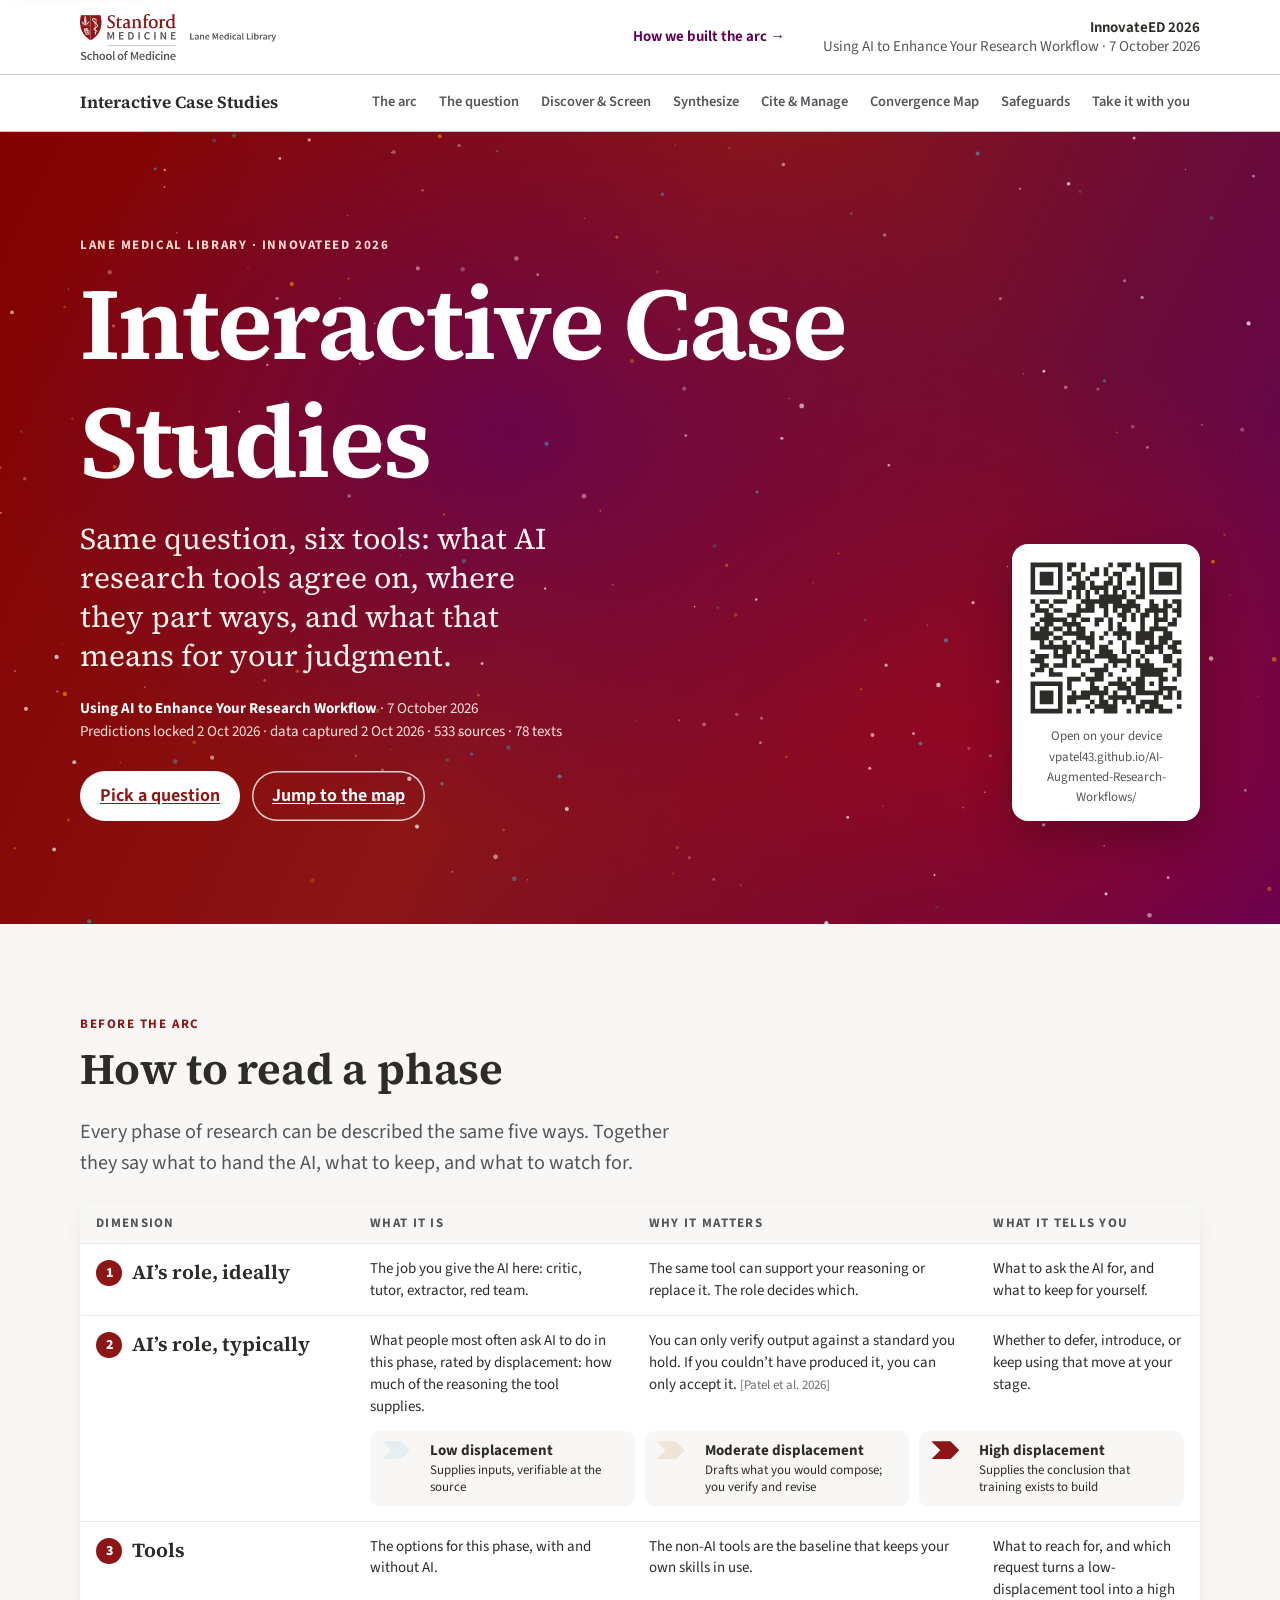
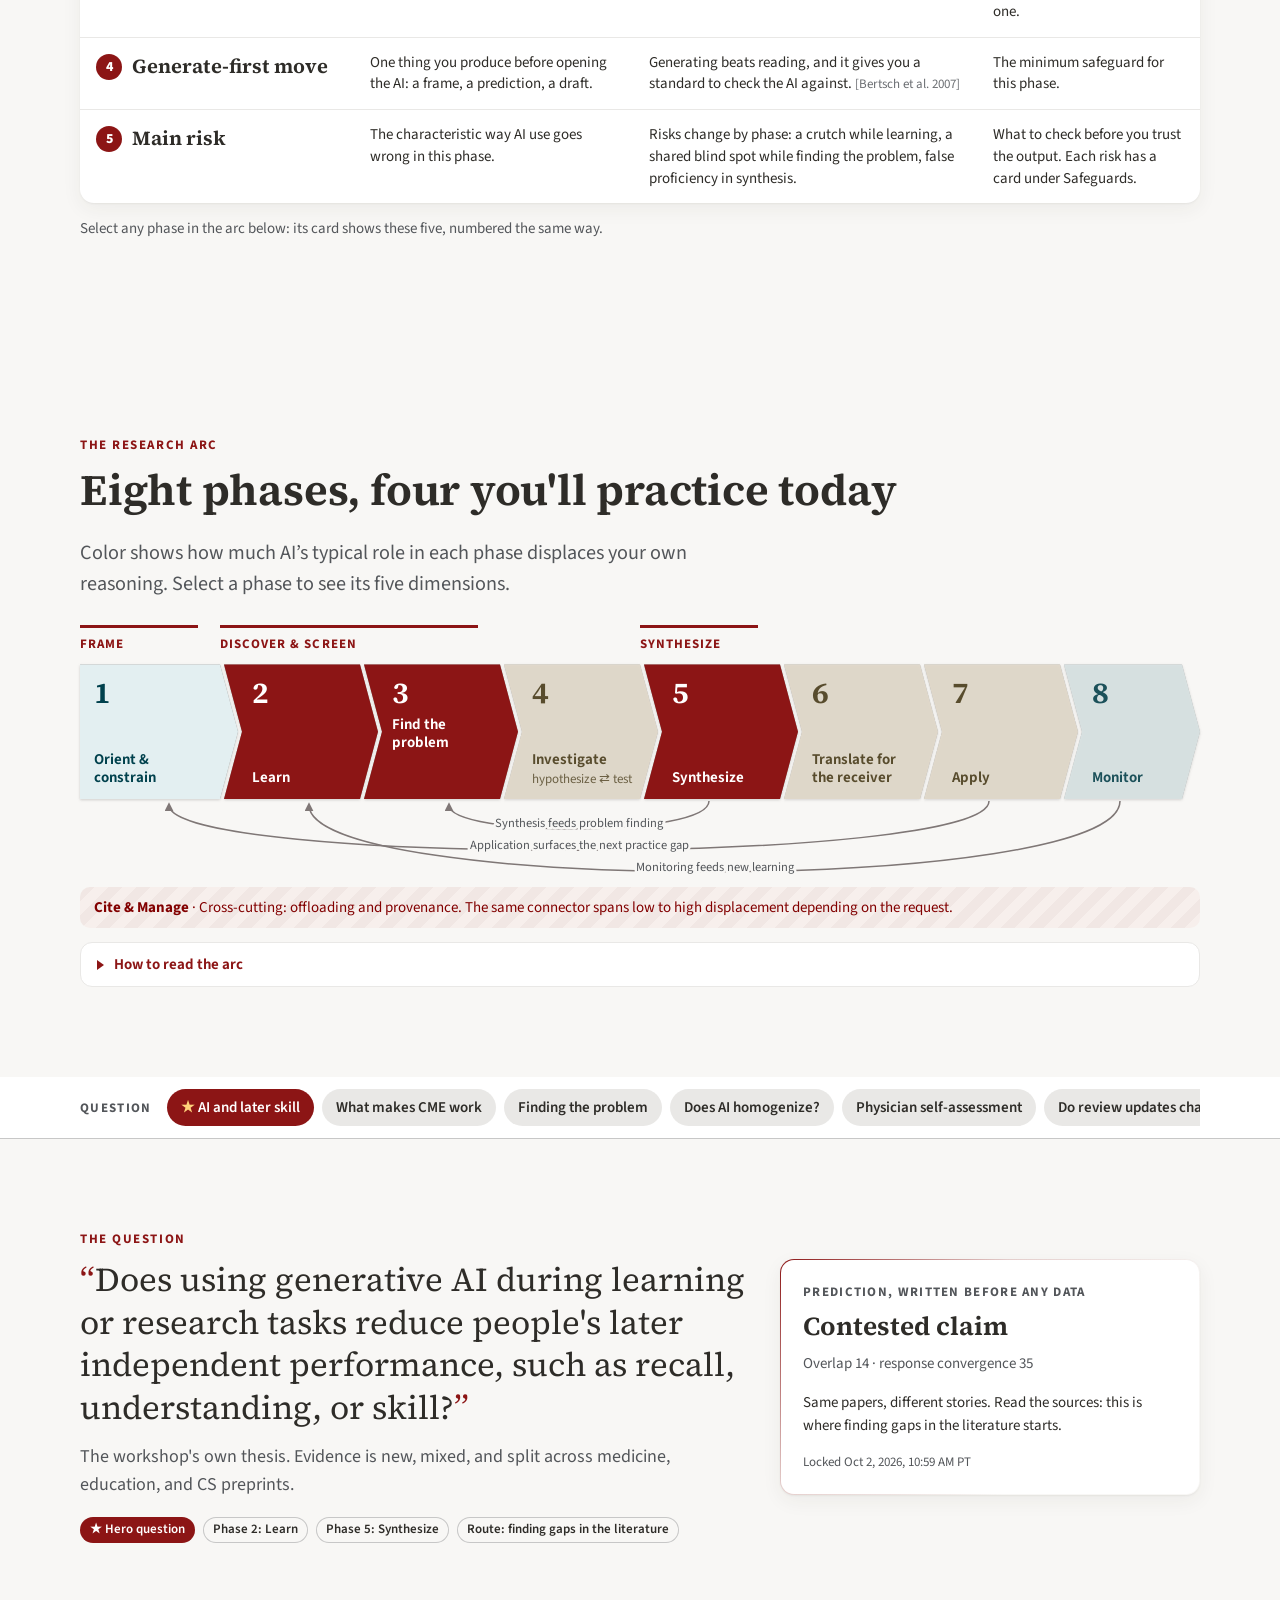
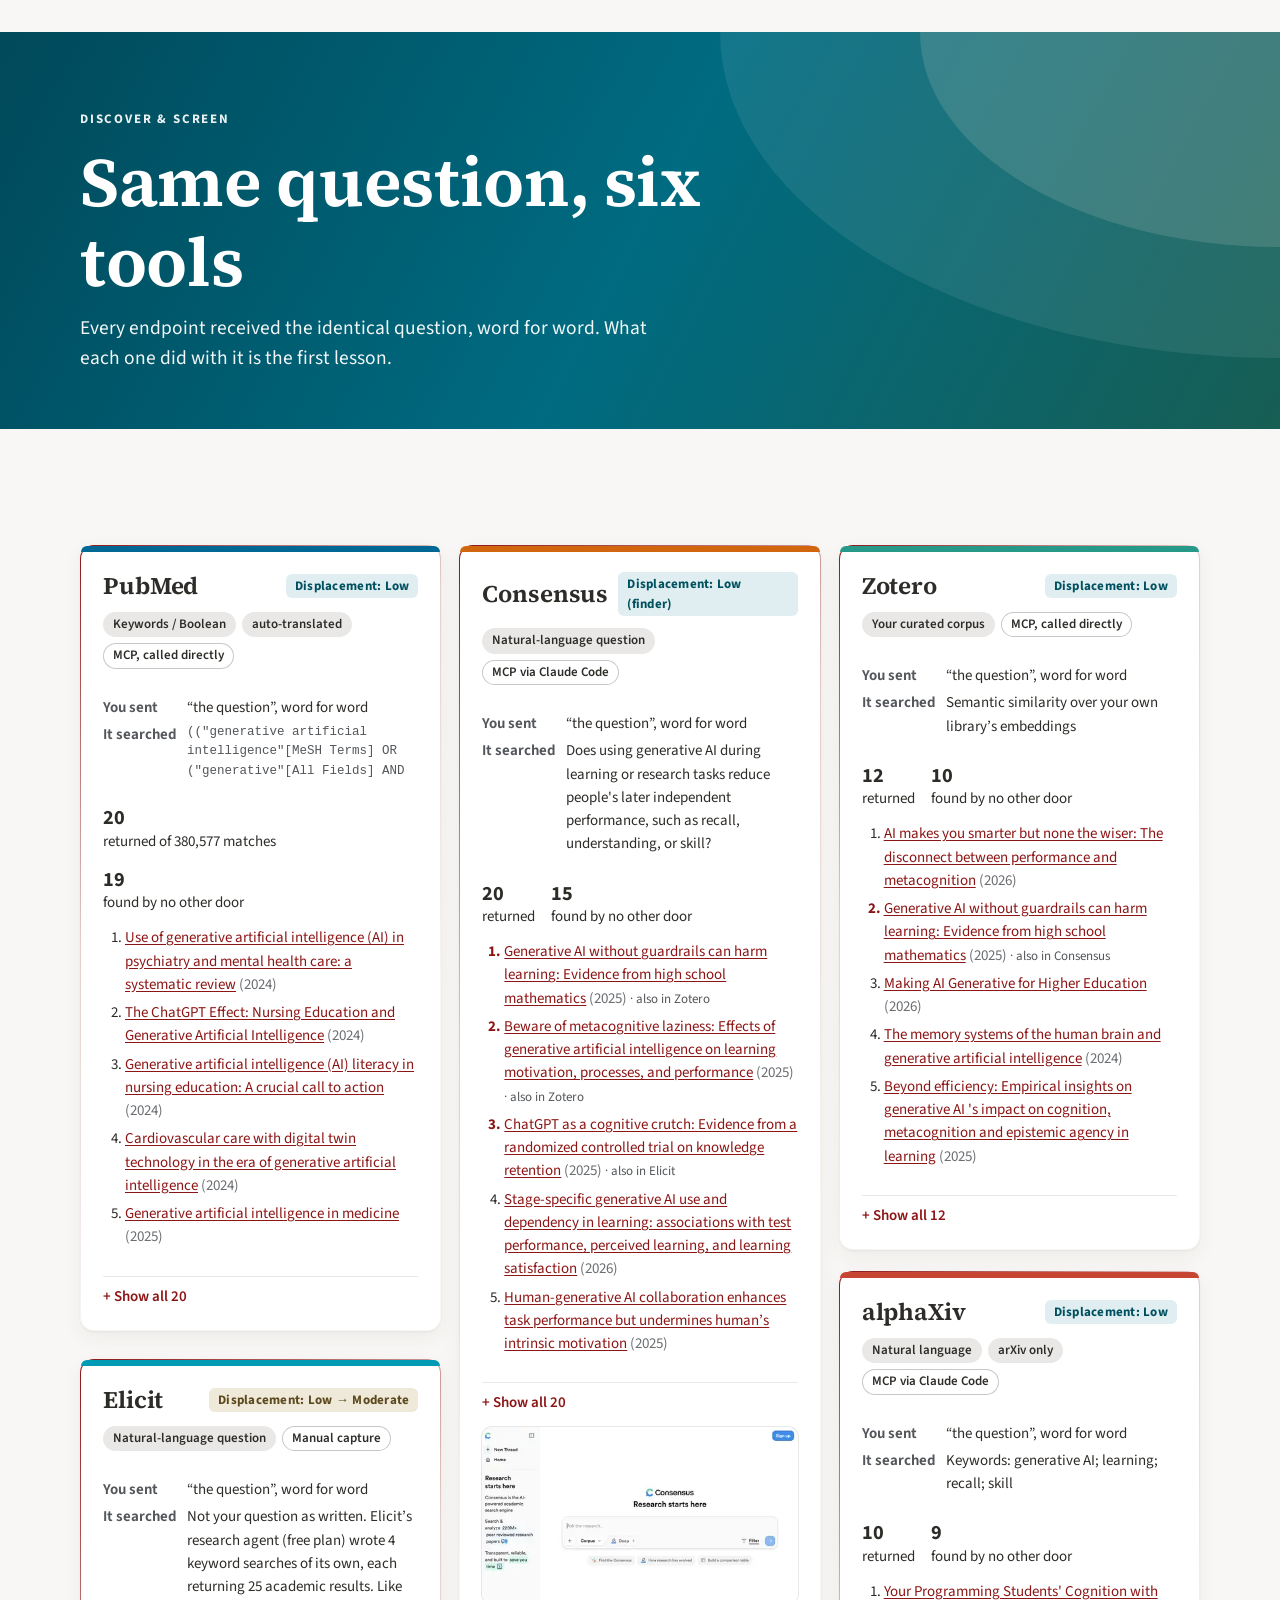
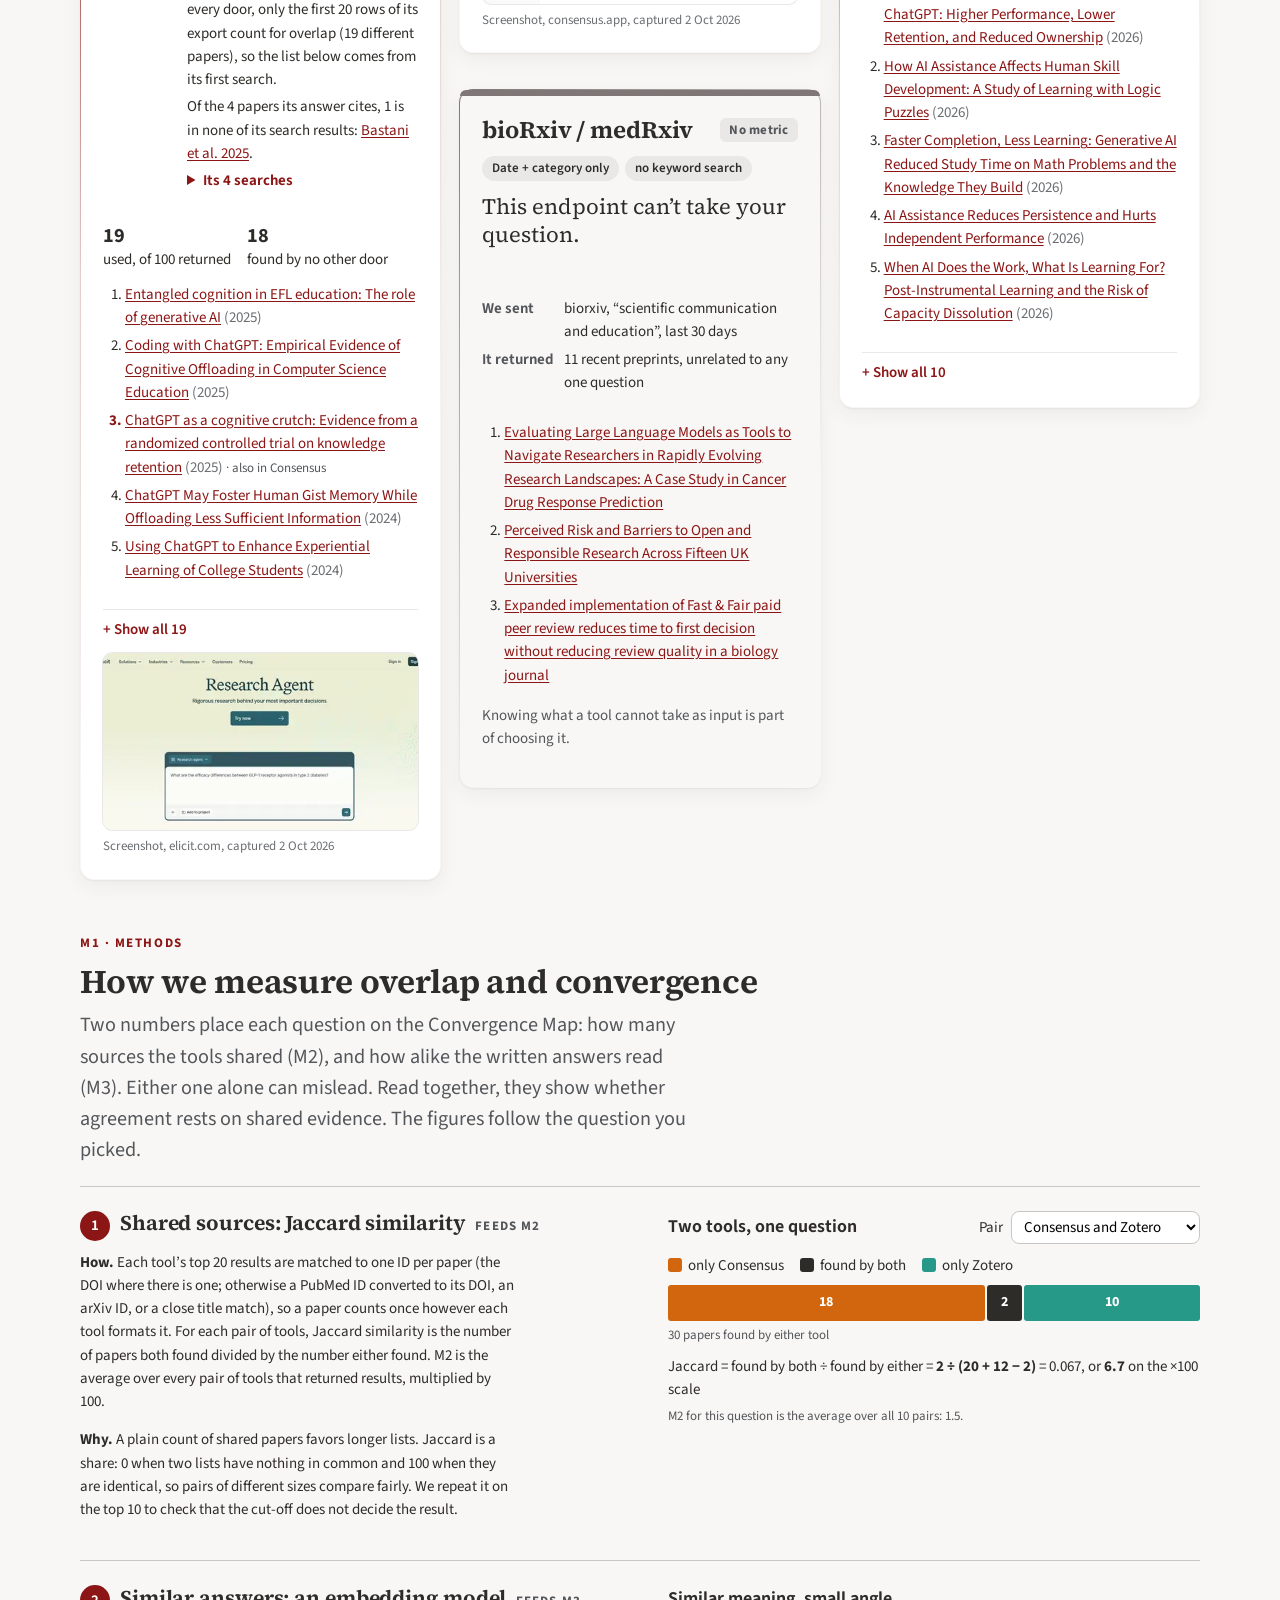
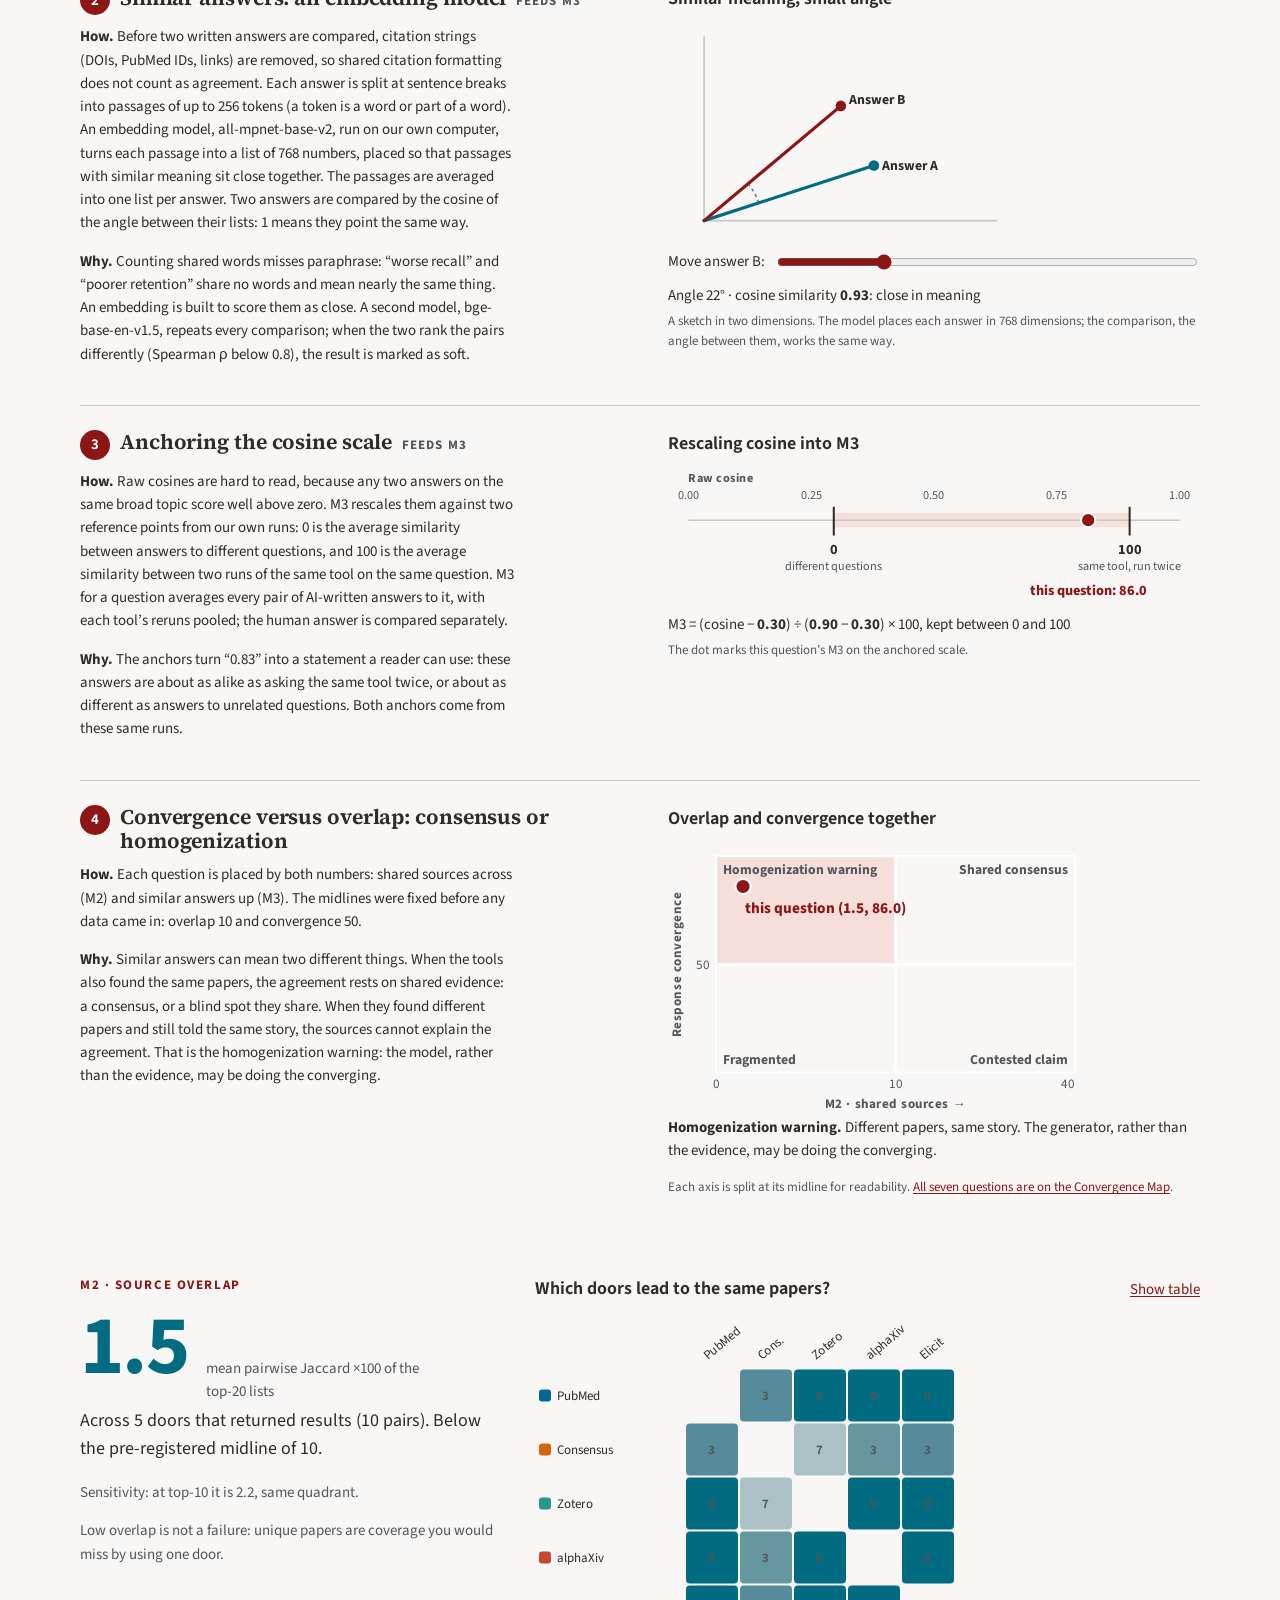
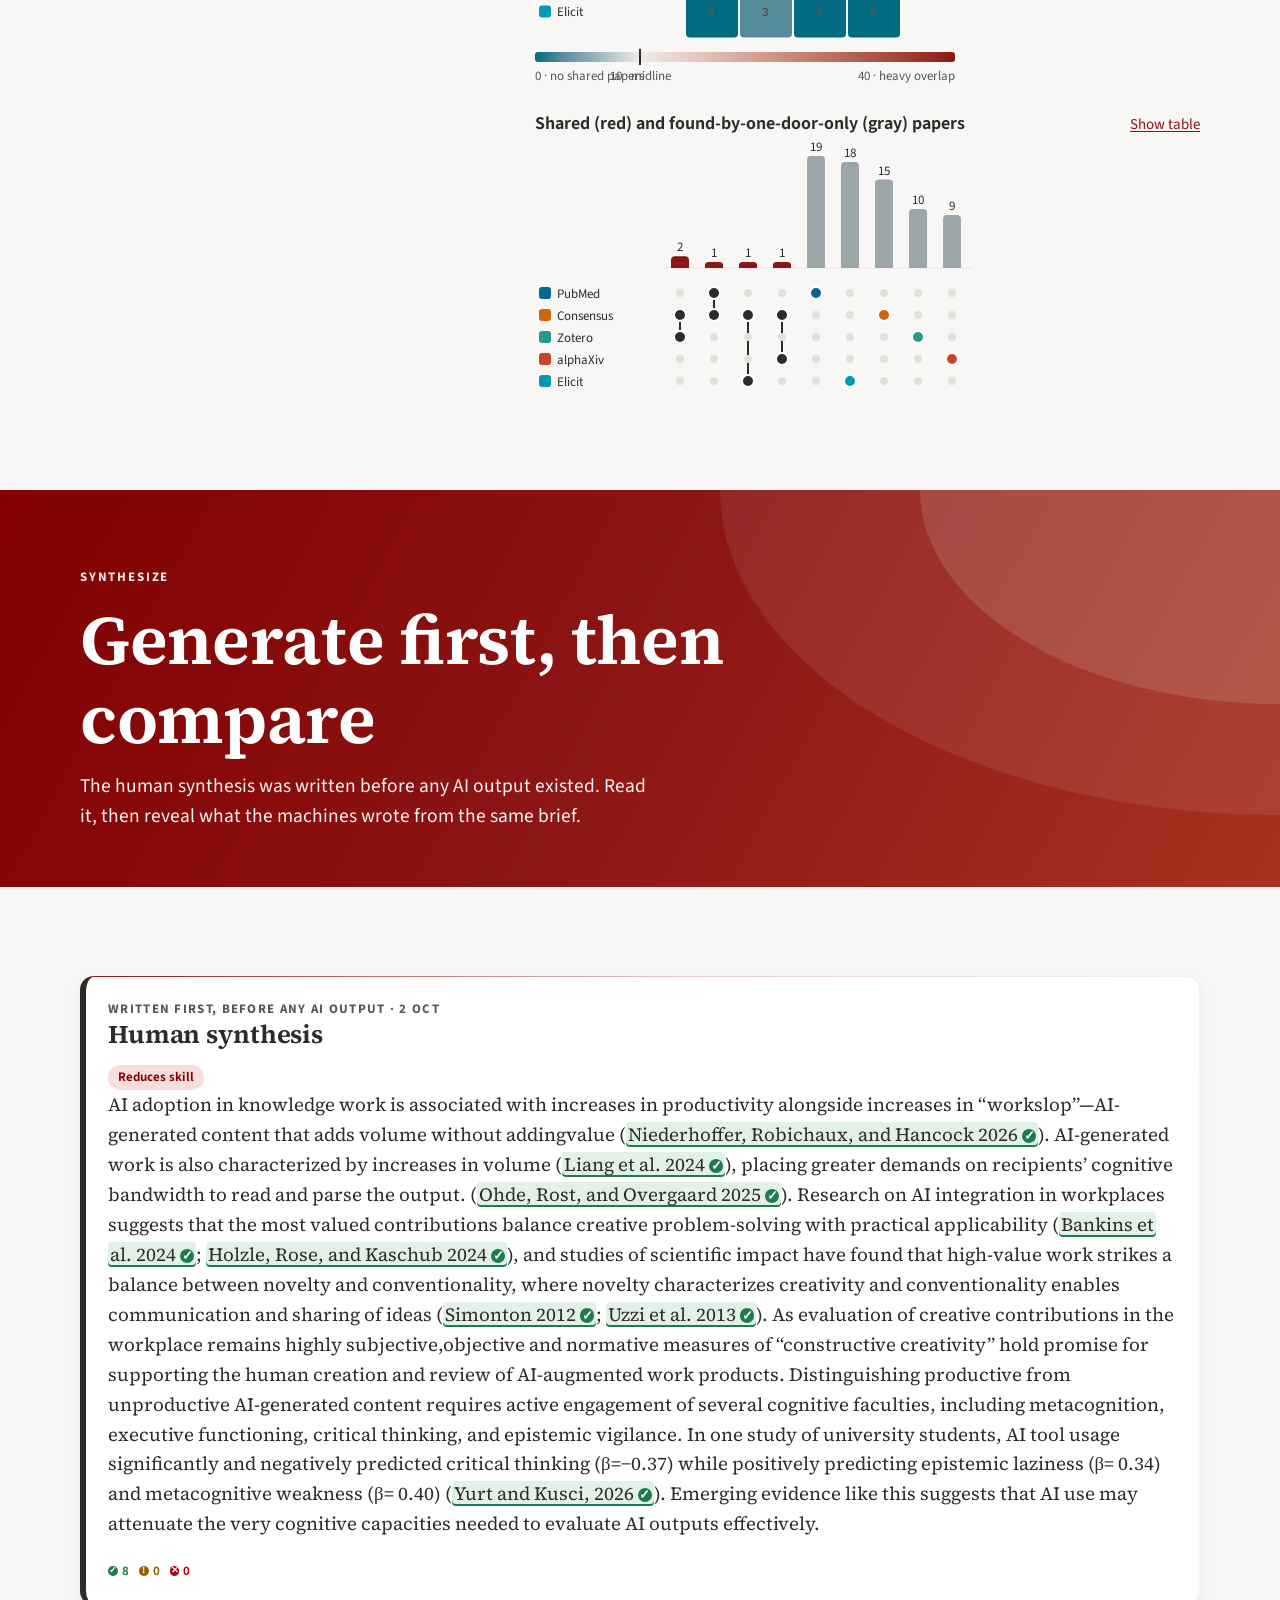
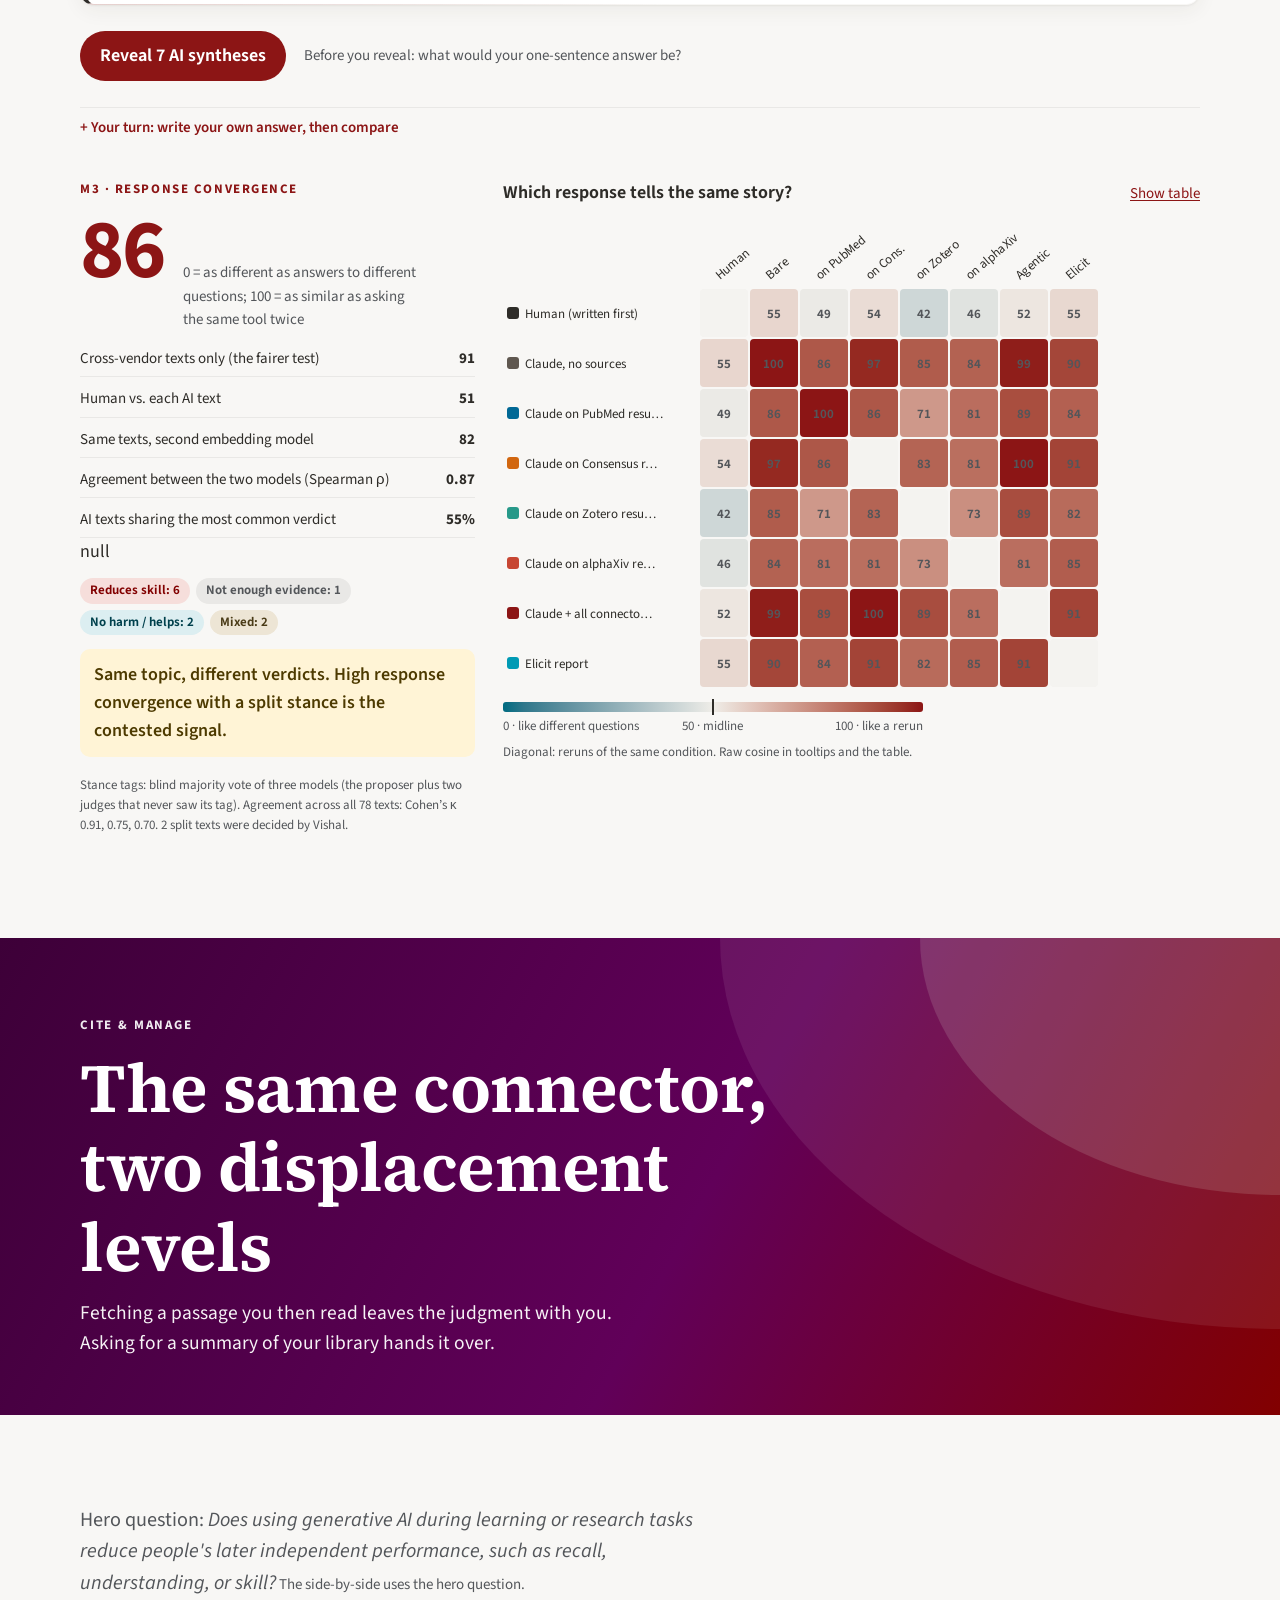
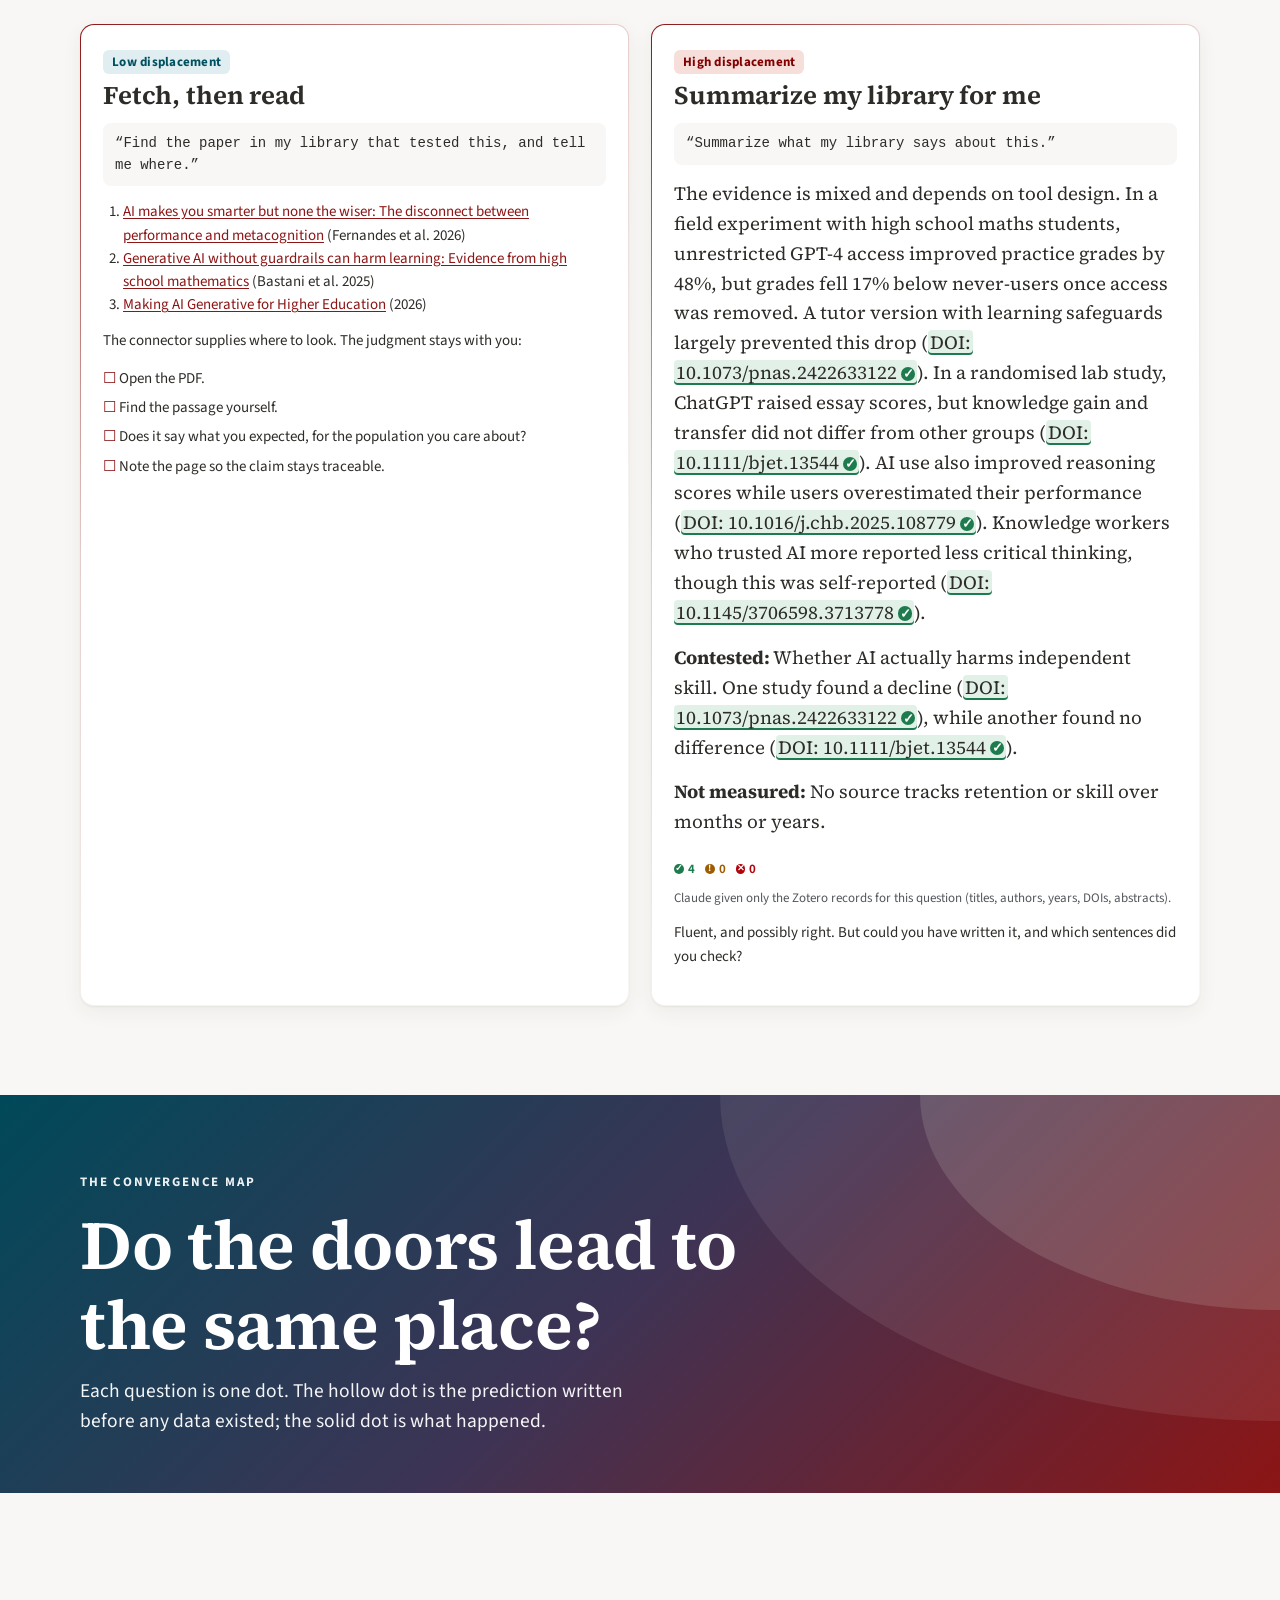
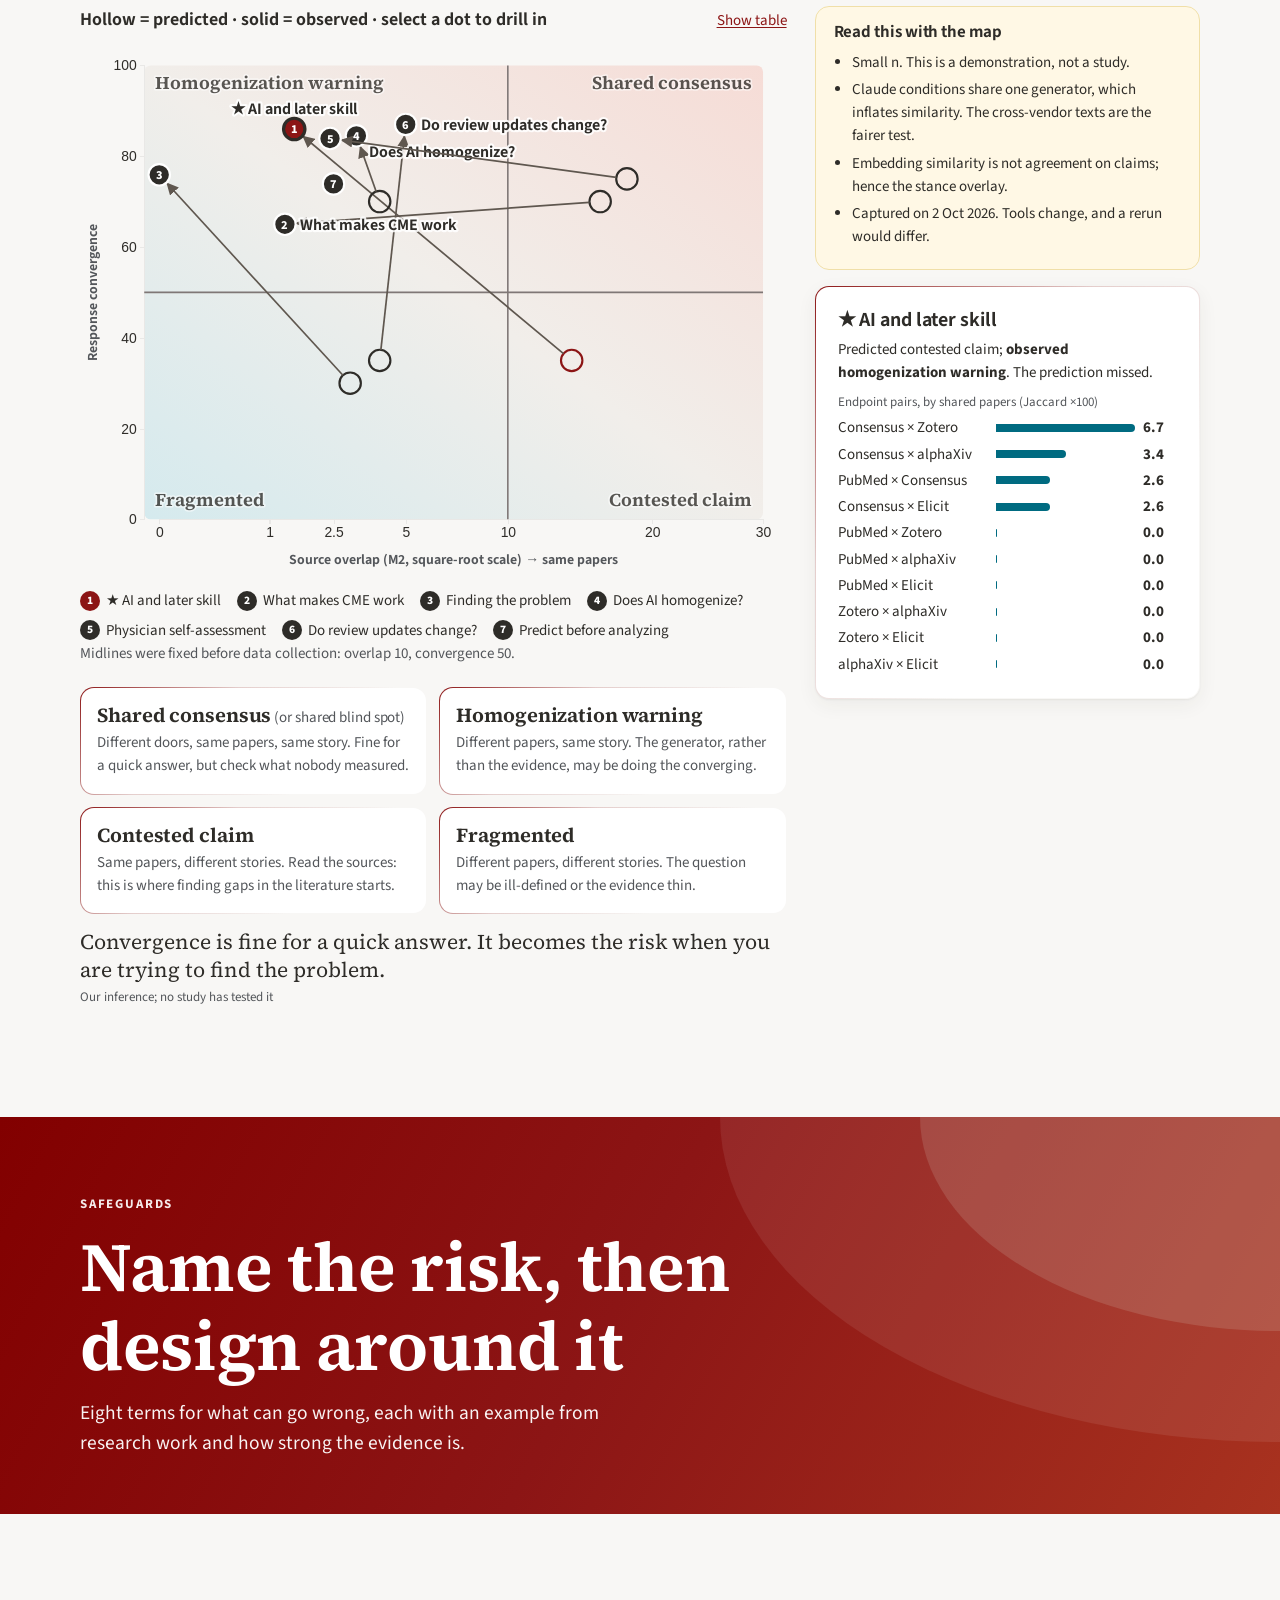
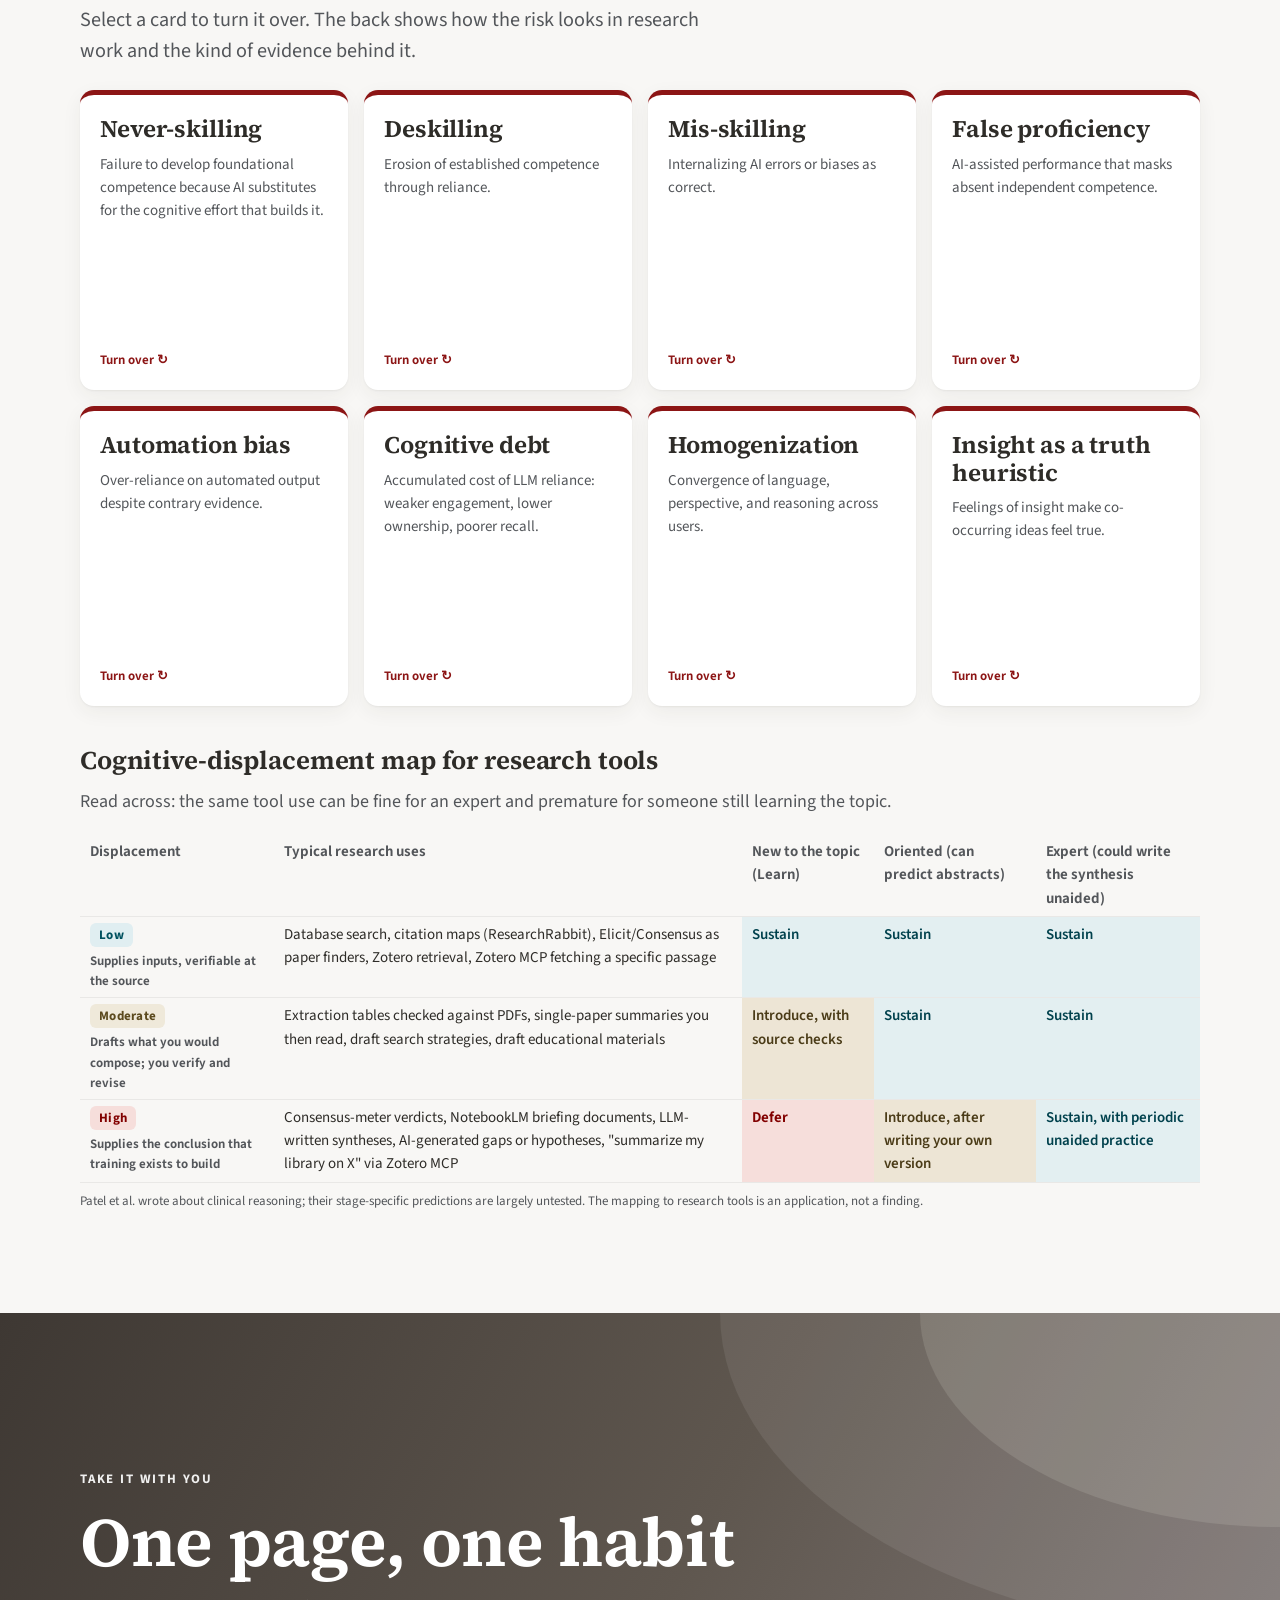
==== commit b571736b: "Update the workshop sites Built by arc-origins/pipeline/deploy.py: the Convergence Explorer at the r" ====
--- a/index.html
+++ b/index.html
@@ -3,14 +3,14 @@
 <head>
   <meta charset="utf-8" />
   <meta name="viewport" content="width=device-width, initial-scale=1, viewport-fit=cover" />
-  <title>Convergence Explorer · InnovateED 2026</title>
-  <meta name="description" content="Same question, six doors: how AI research tools converge and diverge. Companion site for the InnovateED workshop, Lane Medical Library, Stanford Medicine." />
+  <title>Interactive Case Studies · InnovateED 2026</title>
+  <meta name="description" content="Same question, six tools: how AI research tools converge and diverge. Companion site for the InnovateED workshop, Lane Medical Library, Stanford Medicine." />
   <meta name="theme-color" content="#8C1515" />
   <script>
     document.documentElement.classList.add('js');
     if (window.matchMedia && matchMedia('(prefers-reduced-motion: reduce)').matches) document.documentElement.classList.add('reduced');
   </script>
-  <script type="module" crossorigin src="./assets/index-BOxv-nIx.js"></script>
+  <script type="module" crossorigin src="./assets/index-B0oxB_h4.js"></script>
   <link rel="modulepreload" crossorigin href="./assets/store-C3GSd0yt.js">
   <link rel="stylesheet" crossorigin href="./assets/store-aKm5IoQr.css">
   <link rel="stylesheet" crossorigin href="./assets/index-CWveC4yB.css">
@@ -29,7 +29,7 @@
 
   <nav class="site-nav" id="site-nav" aria-label="Sections of this page">
     <div class="wrap">
-      <a class="nav-title" href="#s0">Convergence Explorer</a>
+      <a class="nav-title" href="#s0">Interactive Case Studies</a>
       <button class="nav-toggle" type="button" aria-expanded="false" aria-controls="nav-list">
         <span class="nav-toggle-label">Sections</span><span class="nav-current" aria-hidden="true"></span><span class="nav-caret" aria-hidden="true"></span>
       </button>
@@ -52,8 +52,8 @@
     <div class="wrap">
       <div>
         <p class="eyebrow">Lane Medical Library · InnovateED 2026</p>
-        <h1 id="hero-title">Convergence Explorer</h1>
-        <p class="sub">Same question, six doors: what AI research tools agree on, where they part ways, and what that means for your judgment.</p>
+        <h1 id="hero-title">Interactive Case Studies</h1>
+        <p class="sub">Same question, six tools: what AI research tools agree on, where they part ways, and what that means for your judgment.</p>
         <p class="meta" id="hero-meta"></p>
         <div class="cta">
           <a class="btn" href="#s2">Pick a question</a>
@@ -78,7 +78,7 @@
       <div class="wrap">
         <p class="eyebrow rv">The research arc</p>
         <h2 id="s1-title" class="rv">Eight phases, four you'll practice today</h2>
-        <p class="lede rv">Color shows how much the typical AI move in each phase displaces your own reasoning. Select a phase to see its five dimensions.</p>
+        <p class="lede rv">Color shows how much AI’s typical role in each phase displaces your own reasoning. Select a phase to see its five dimensions.</p>
         <div id="arc"></div>
       </div>
     </section>
@@ -99,7 +99,7 @@
 
     <div class="divider cool" id="d3" data-stop>
       <div class="shape-a"></div><div class="shape-b"></div>
-      <div class="wrap"><span class="step">Discover &amp; Screen</span><h2>Same question, six doors</h2>
+      <div class="wrap"><span class="step">Discover &amp; Screen</span><h2>Same question, six tools</h2>
         <p>Every endpoint received the identical question, word for word. What each one did with it is the first lesson.</p></div>
     </div>
     <section class="block" id="s3" data-stop aria-labelledby="s3-title">
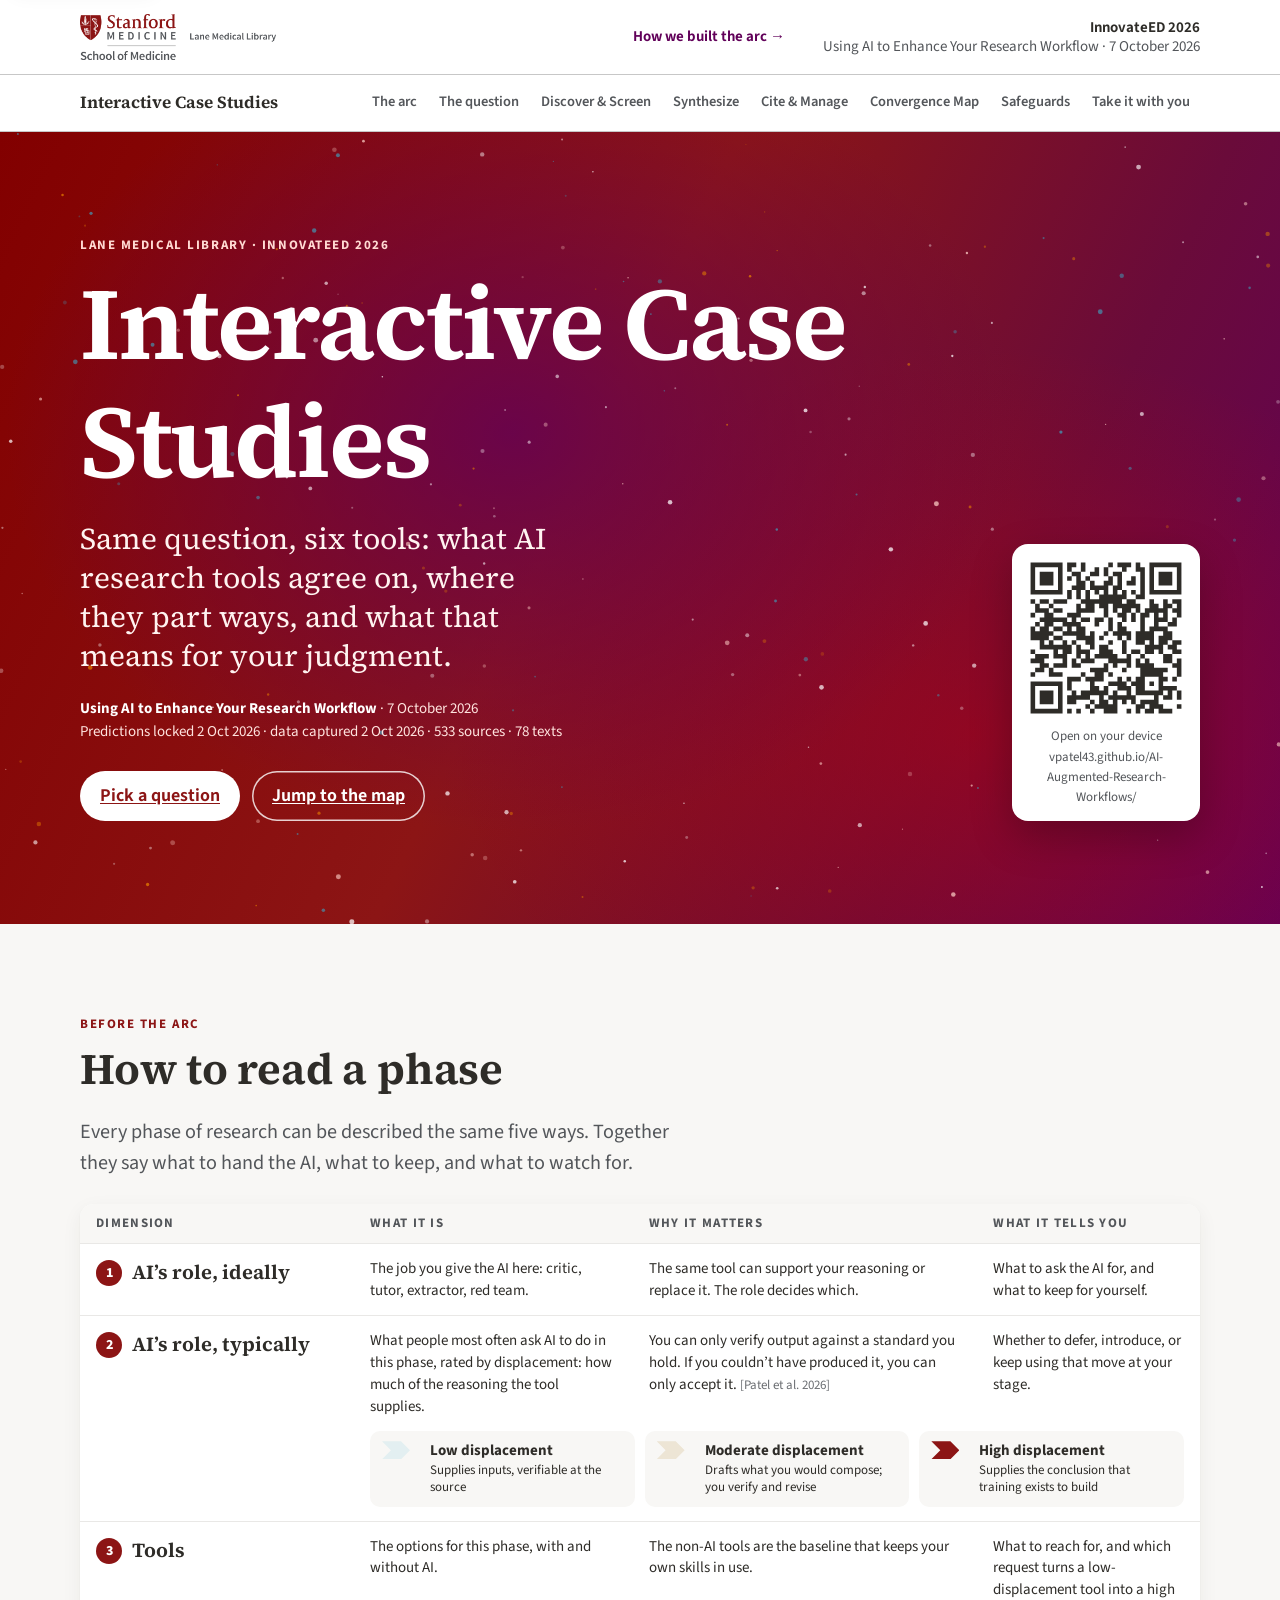
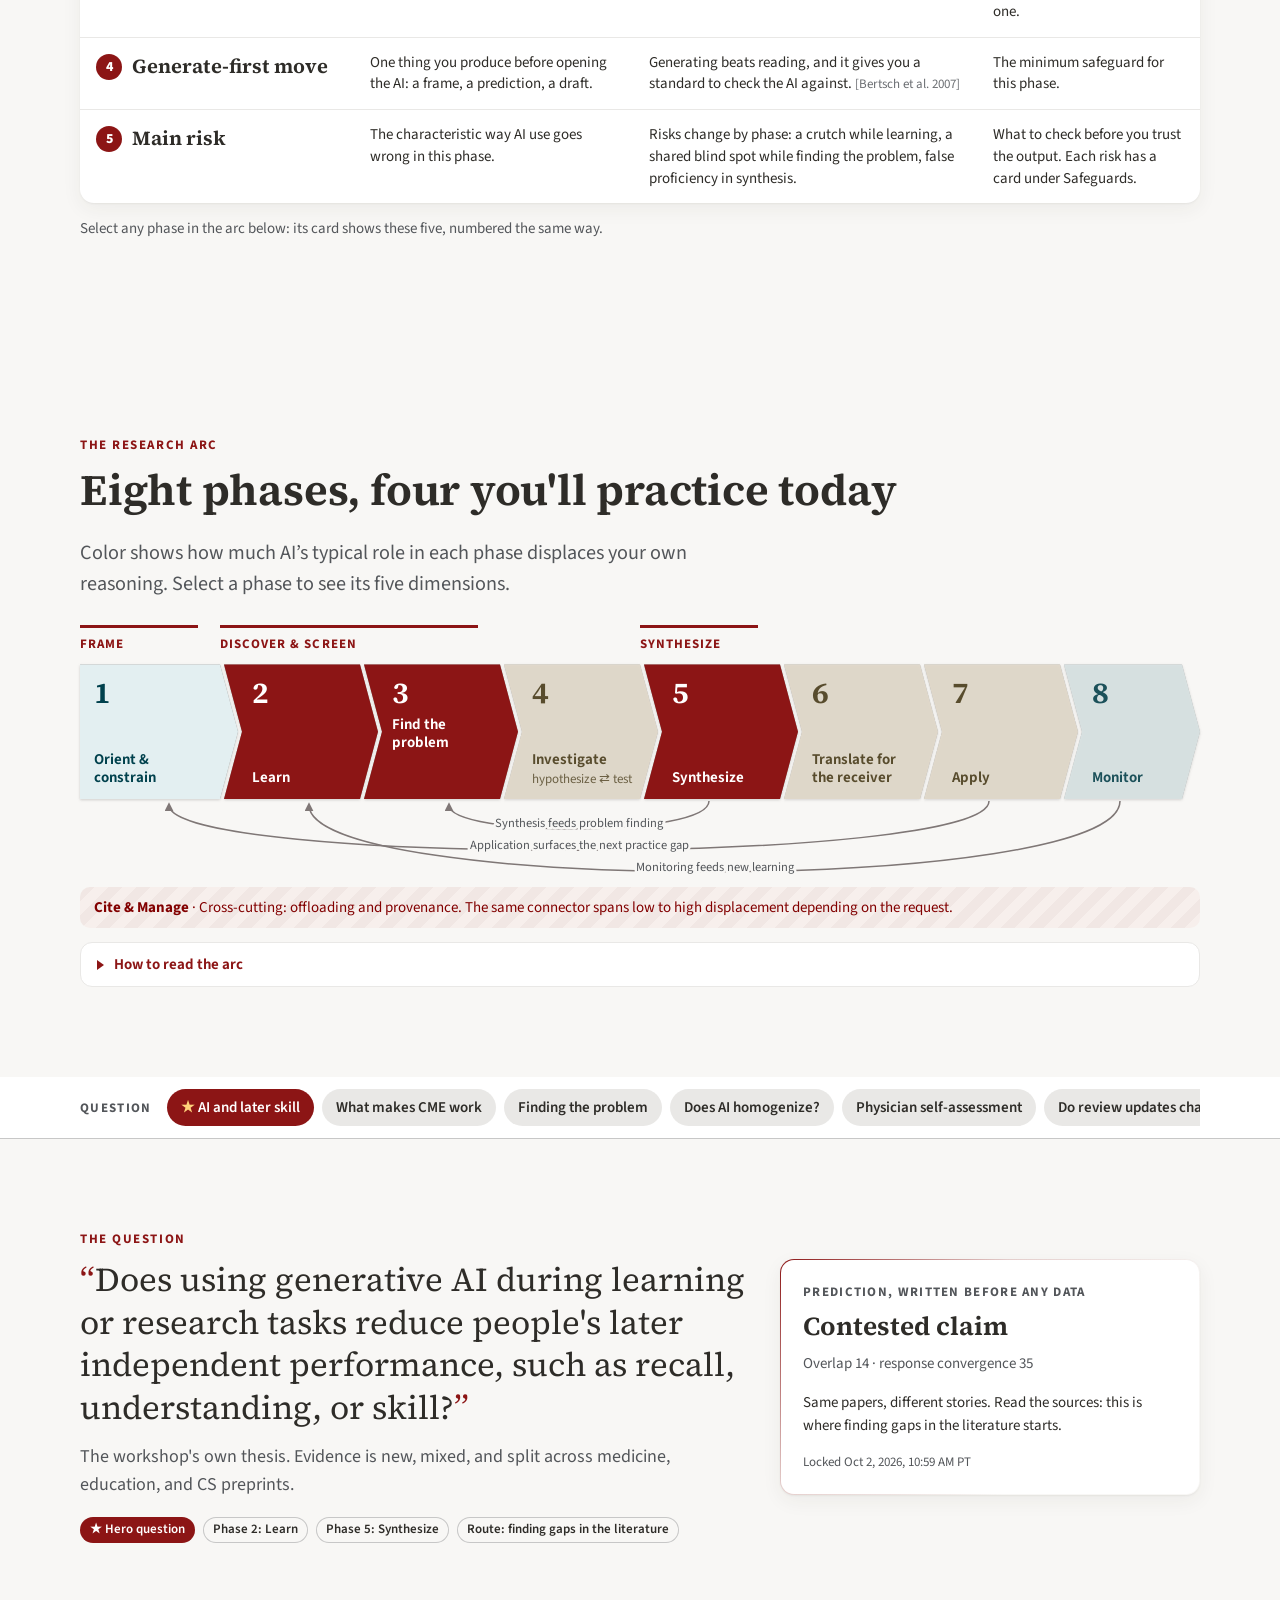
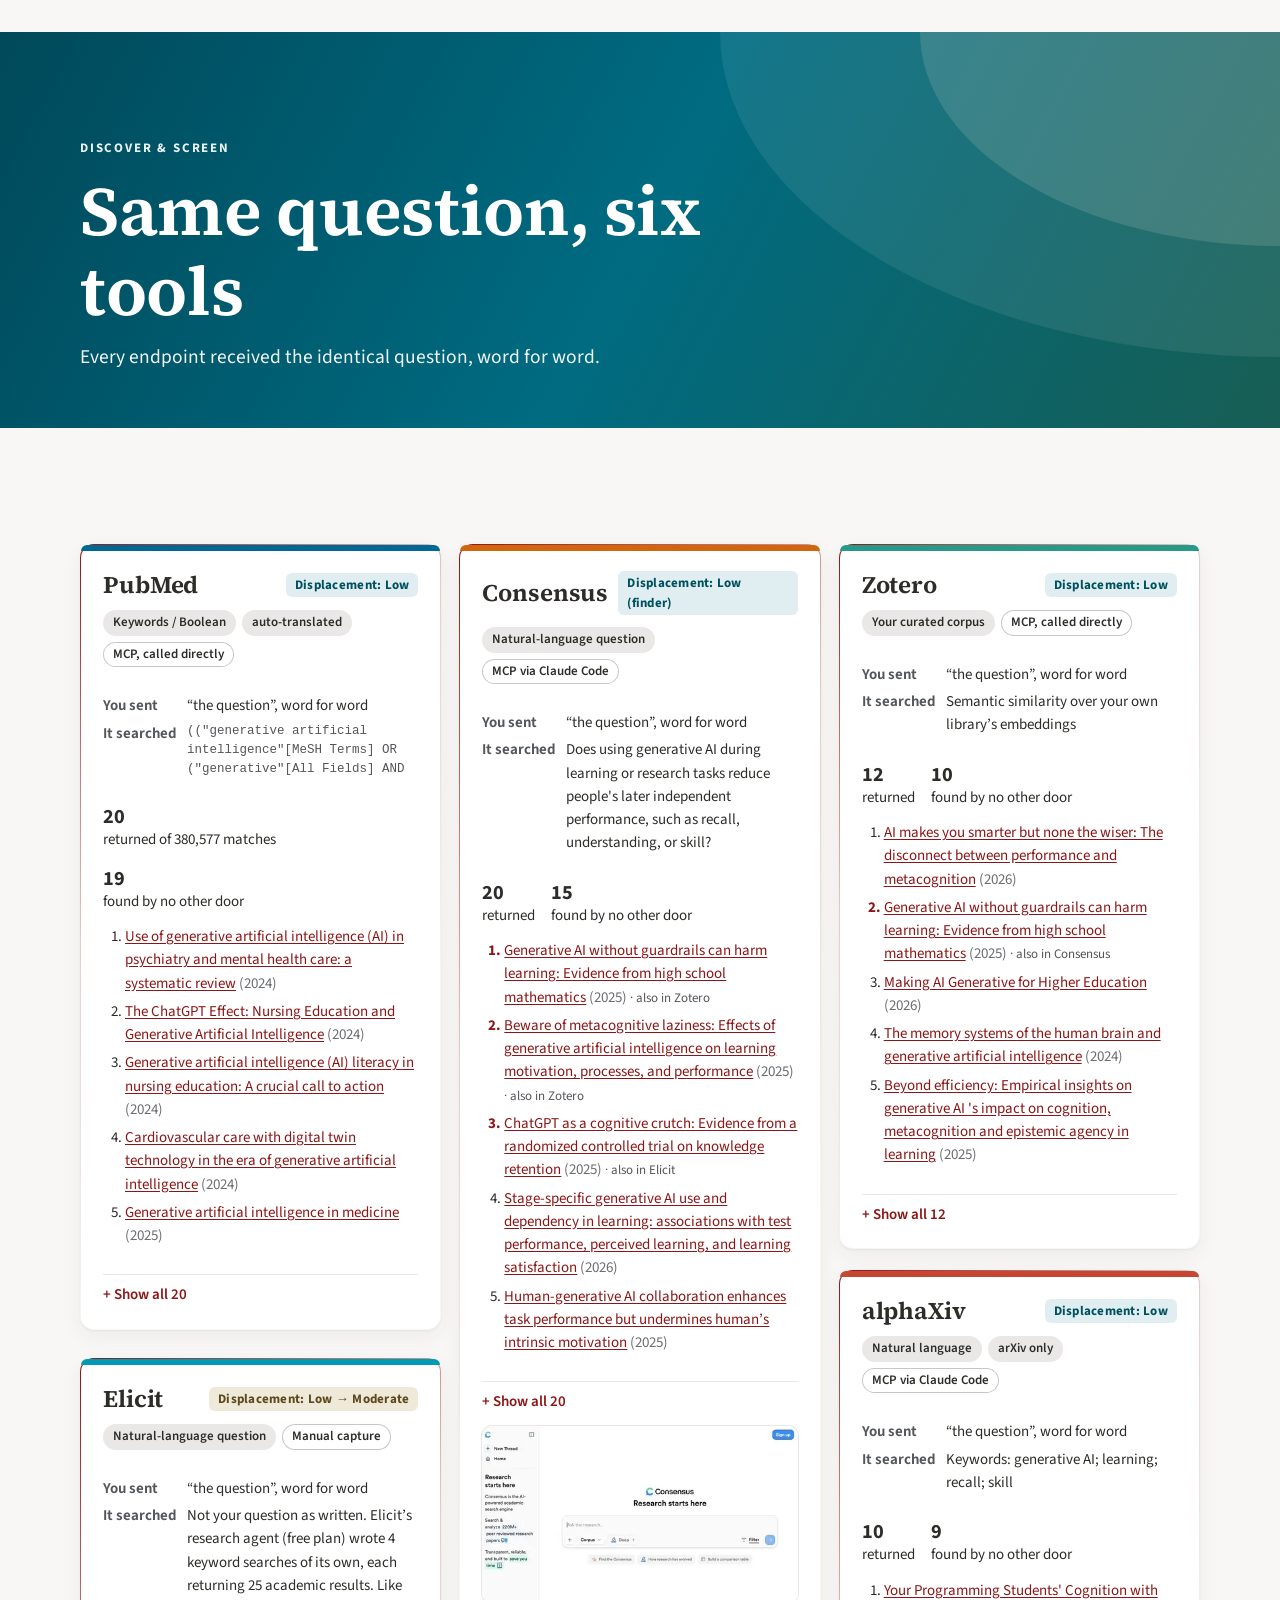
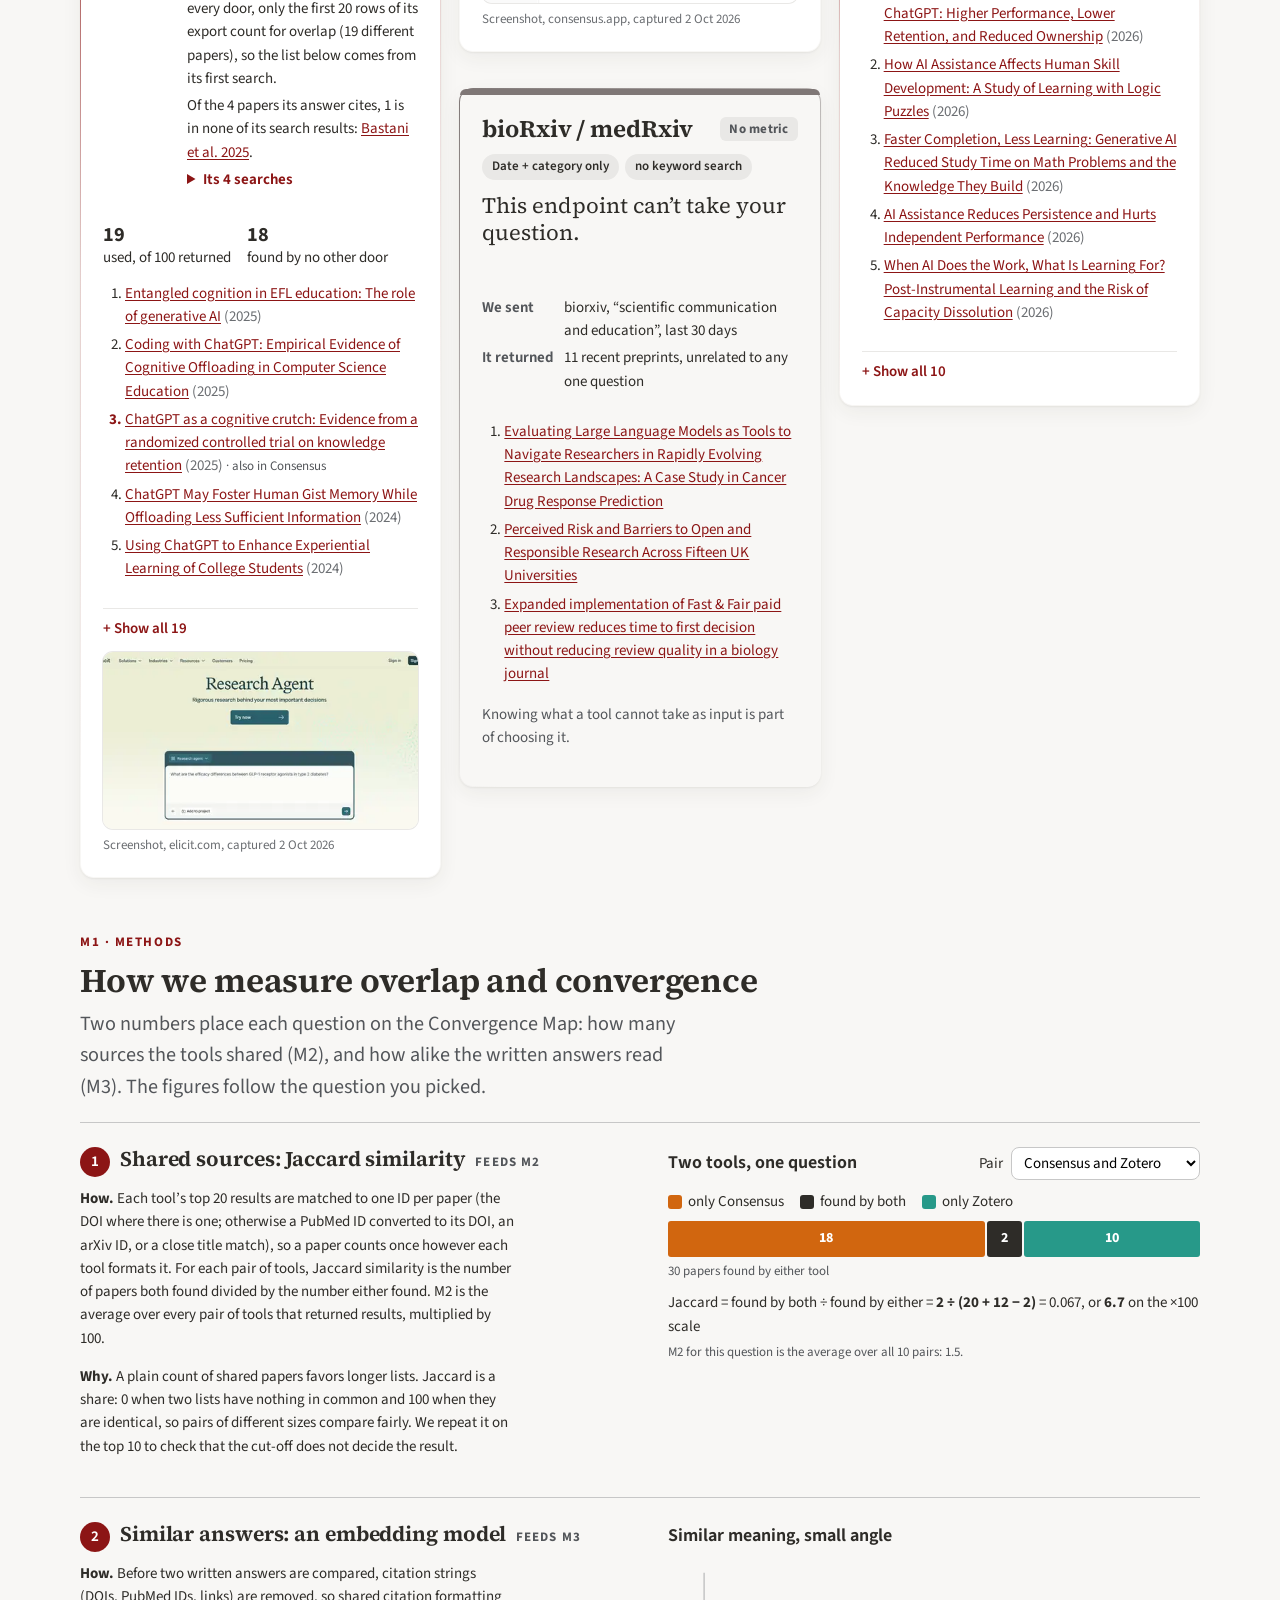
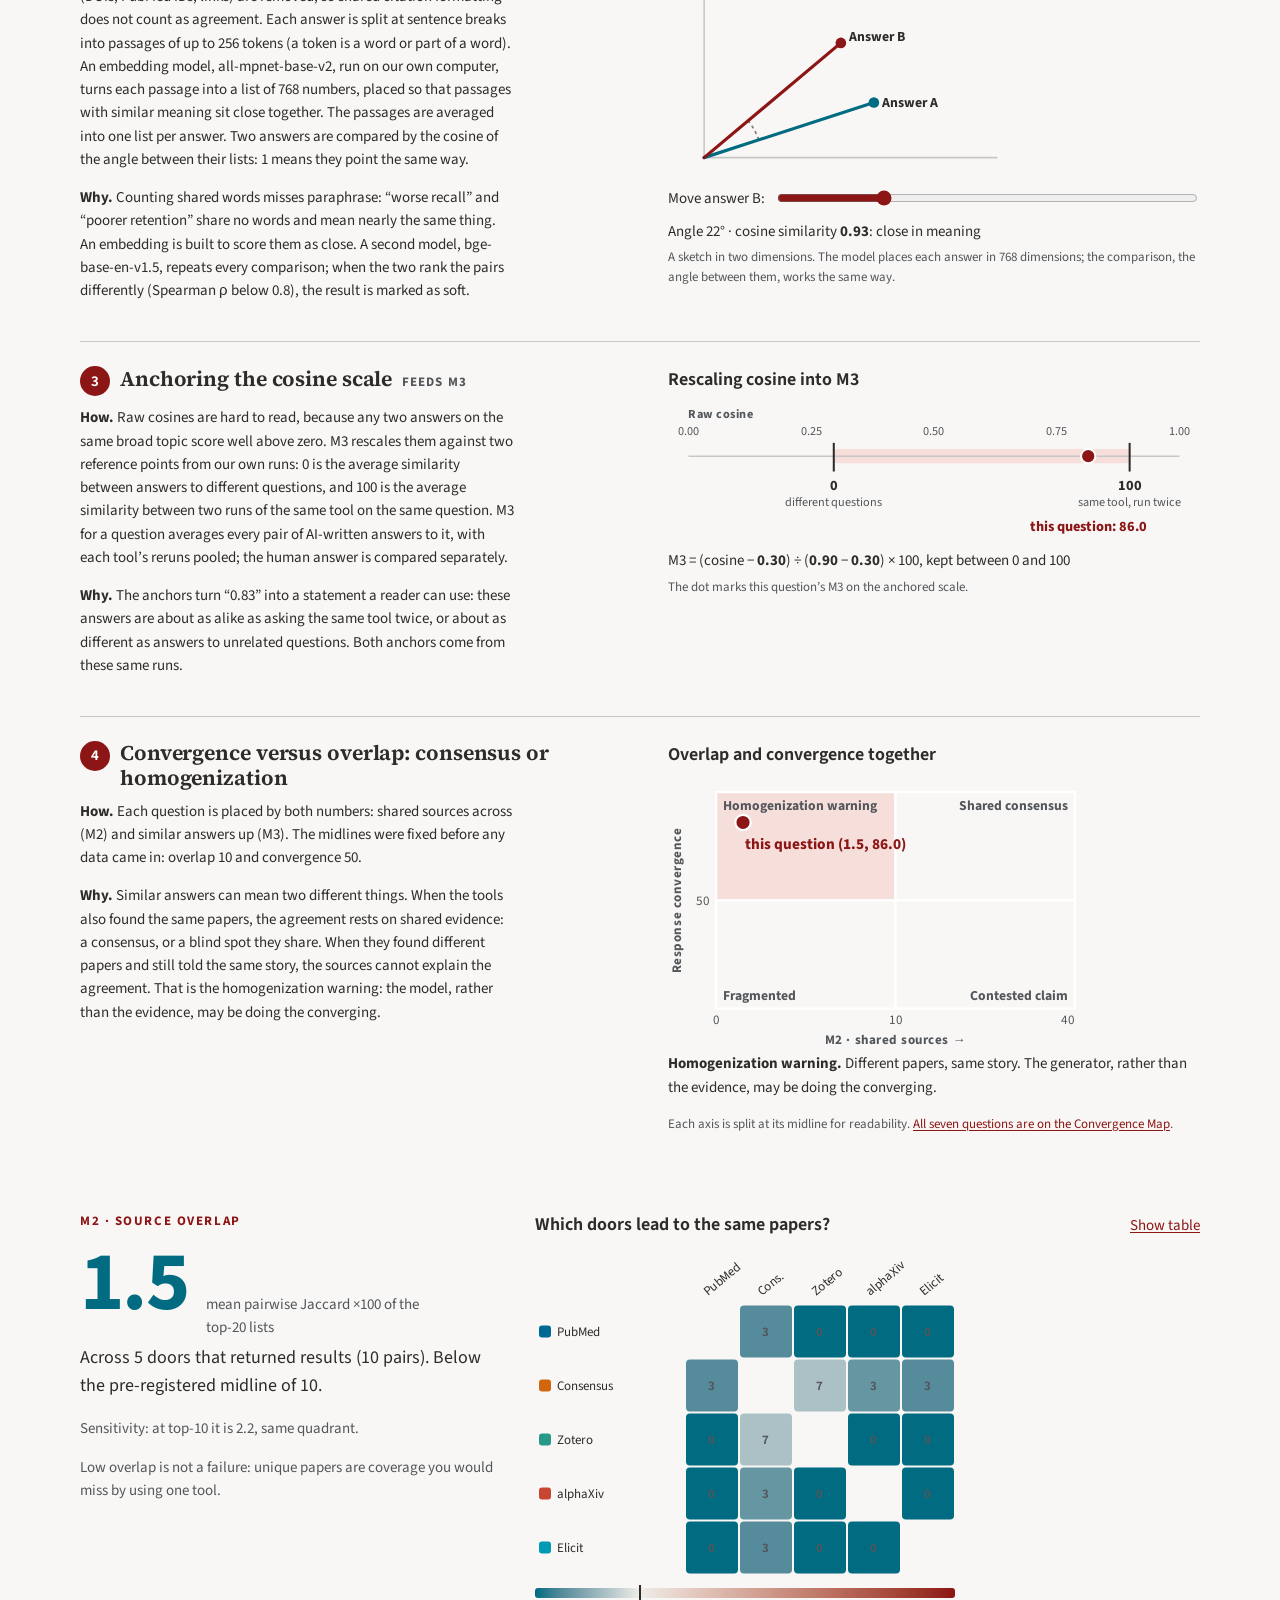
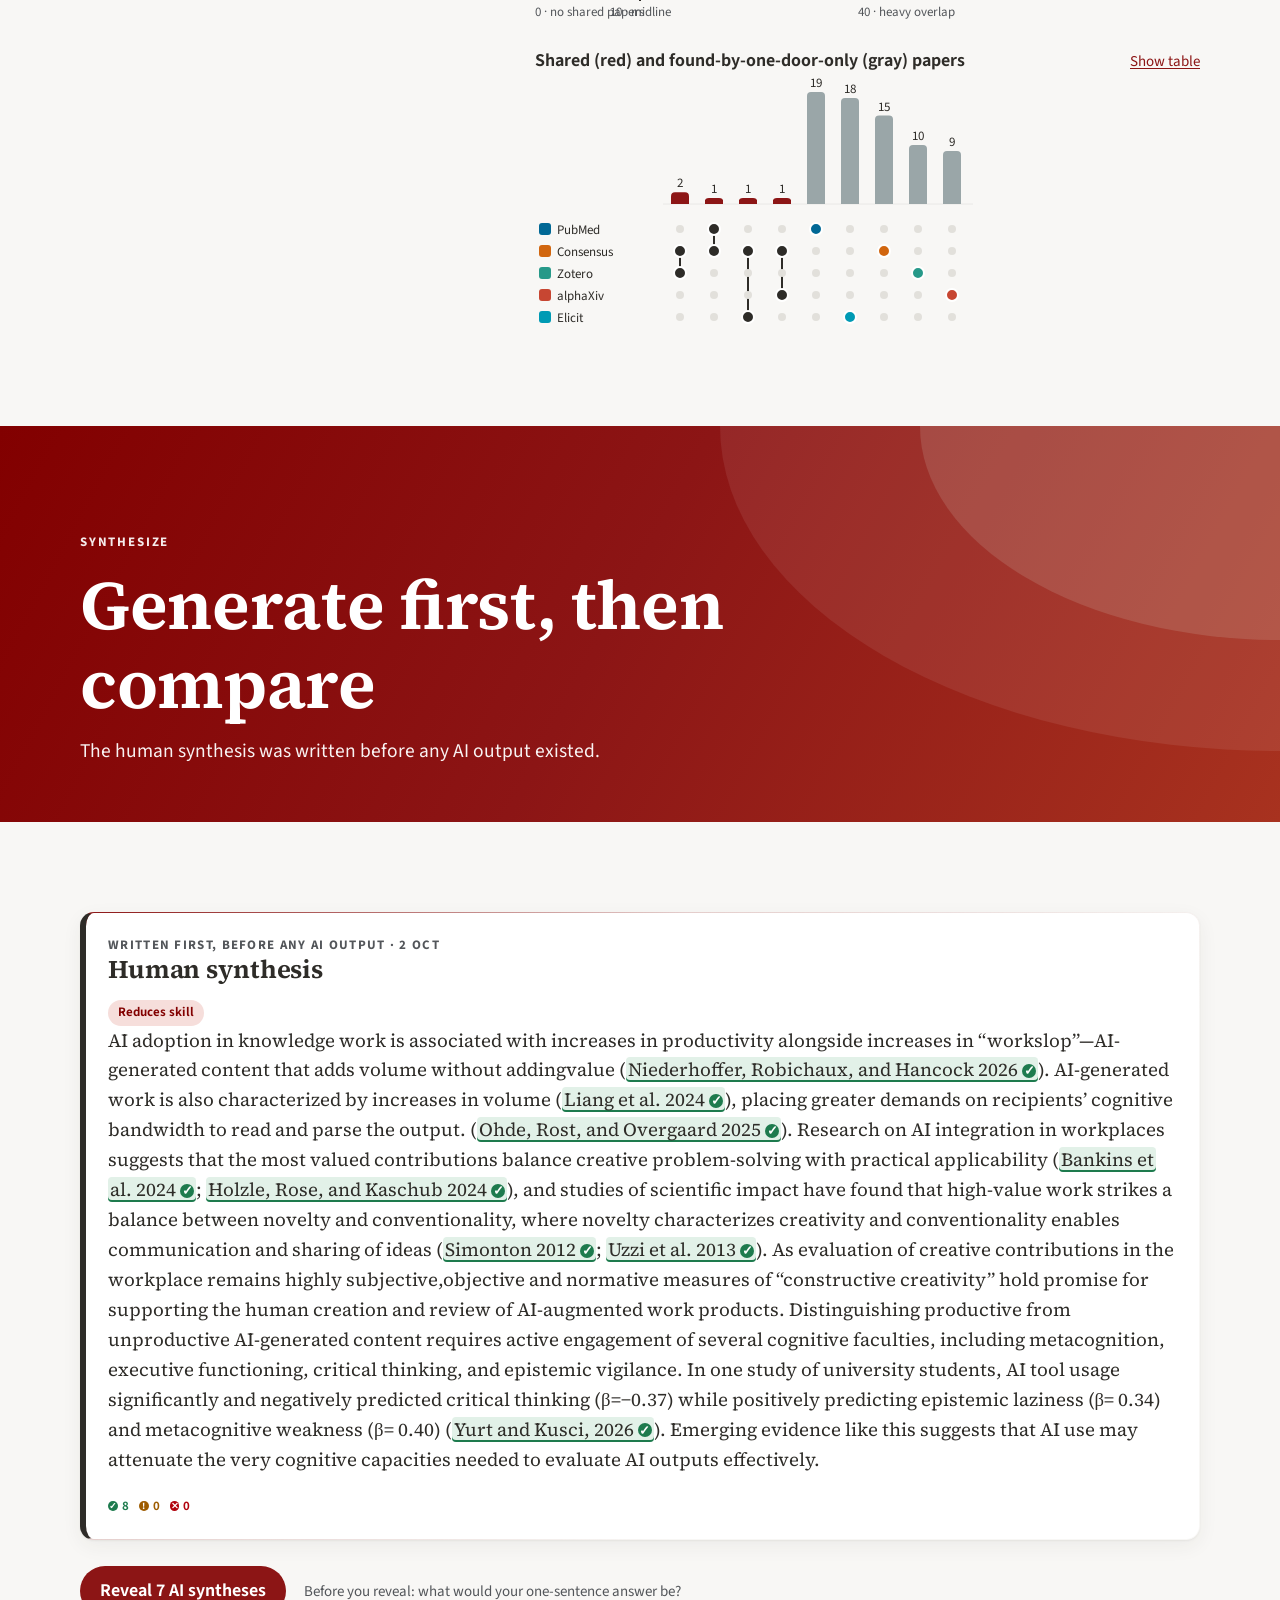
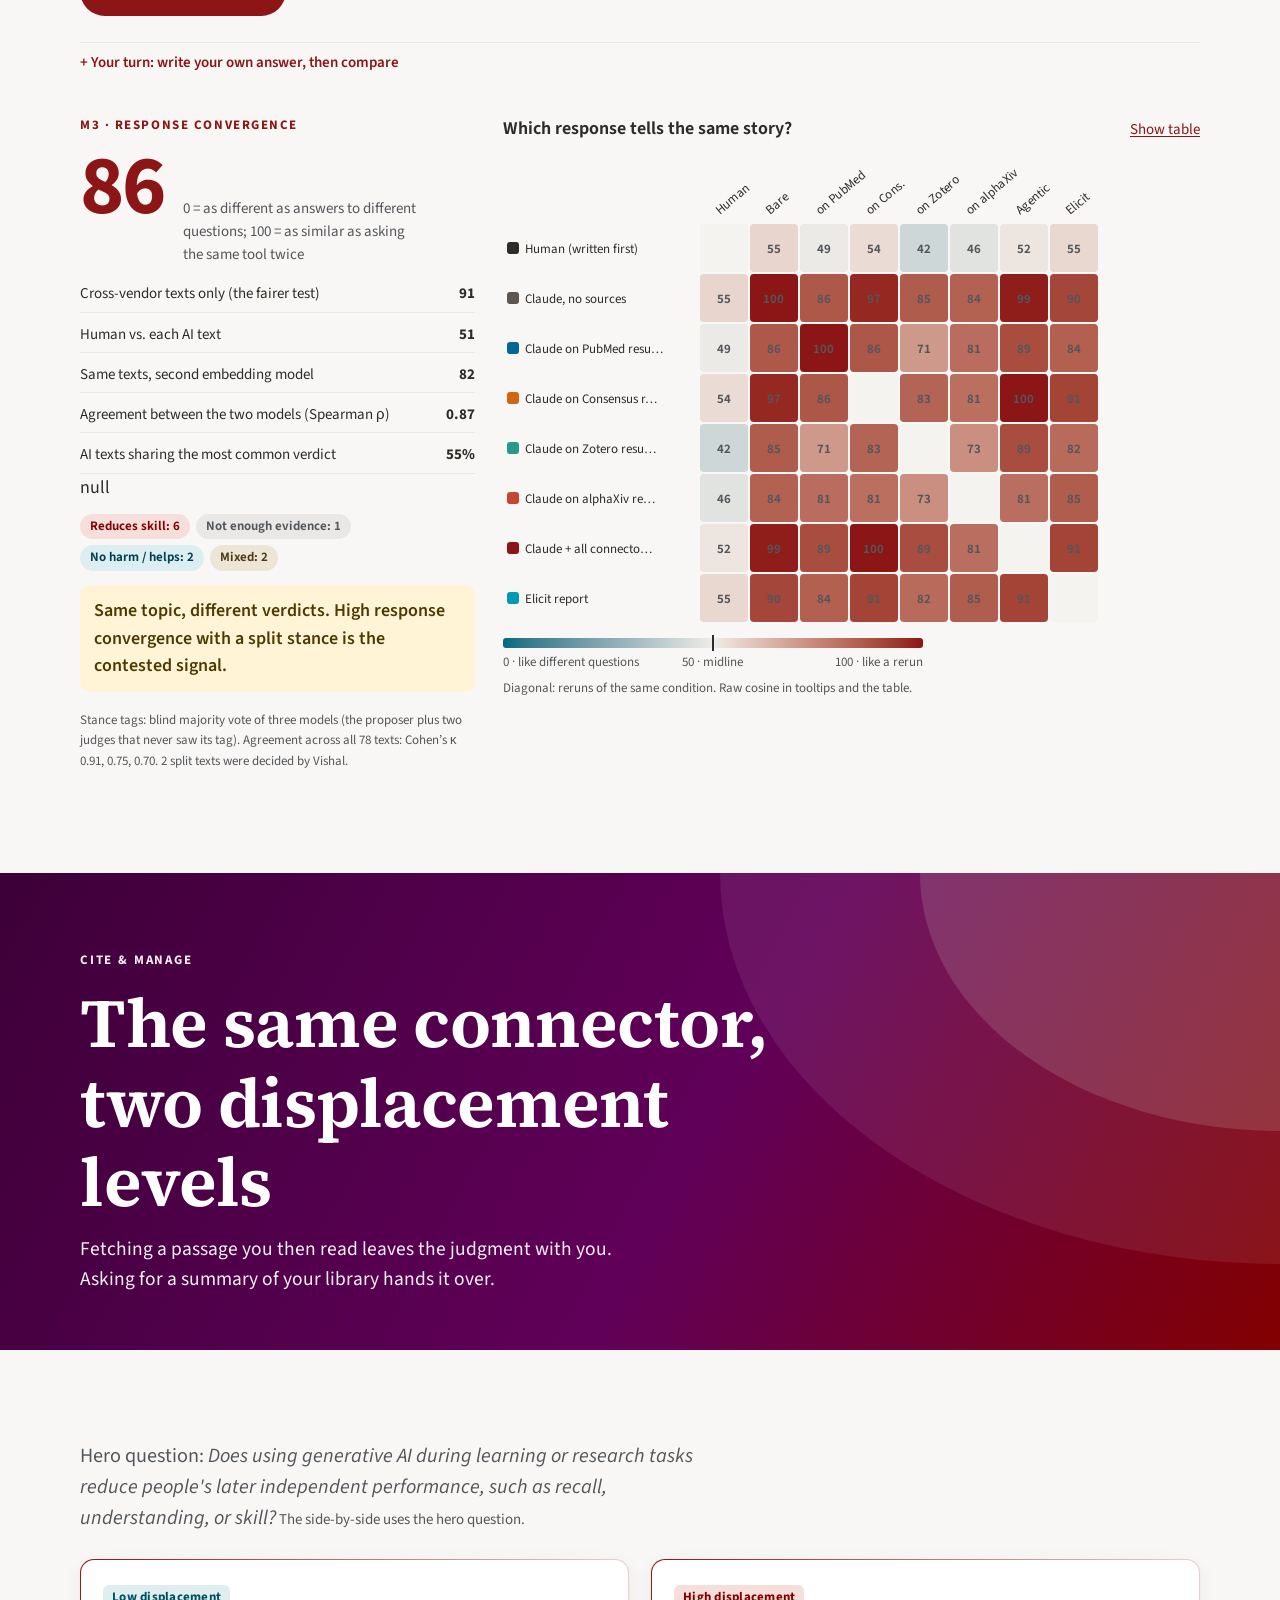
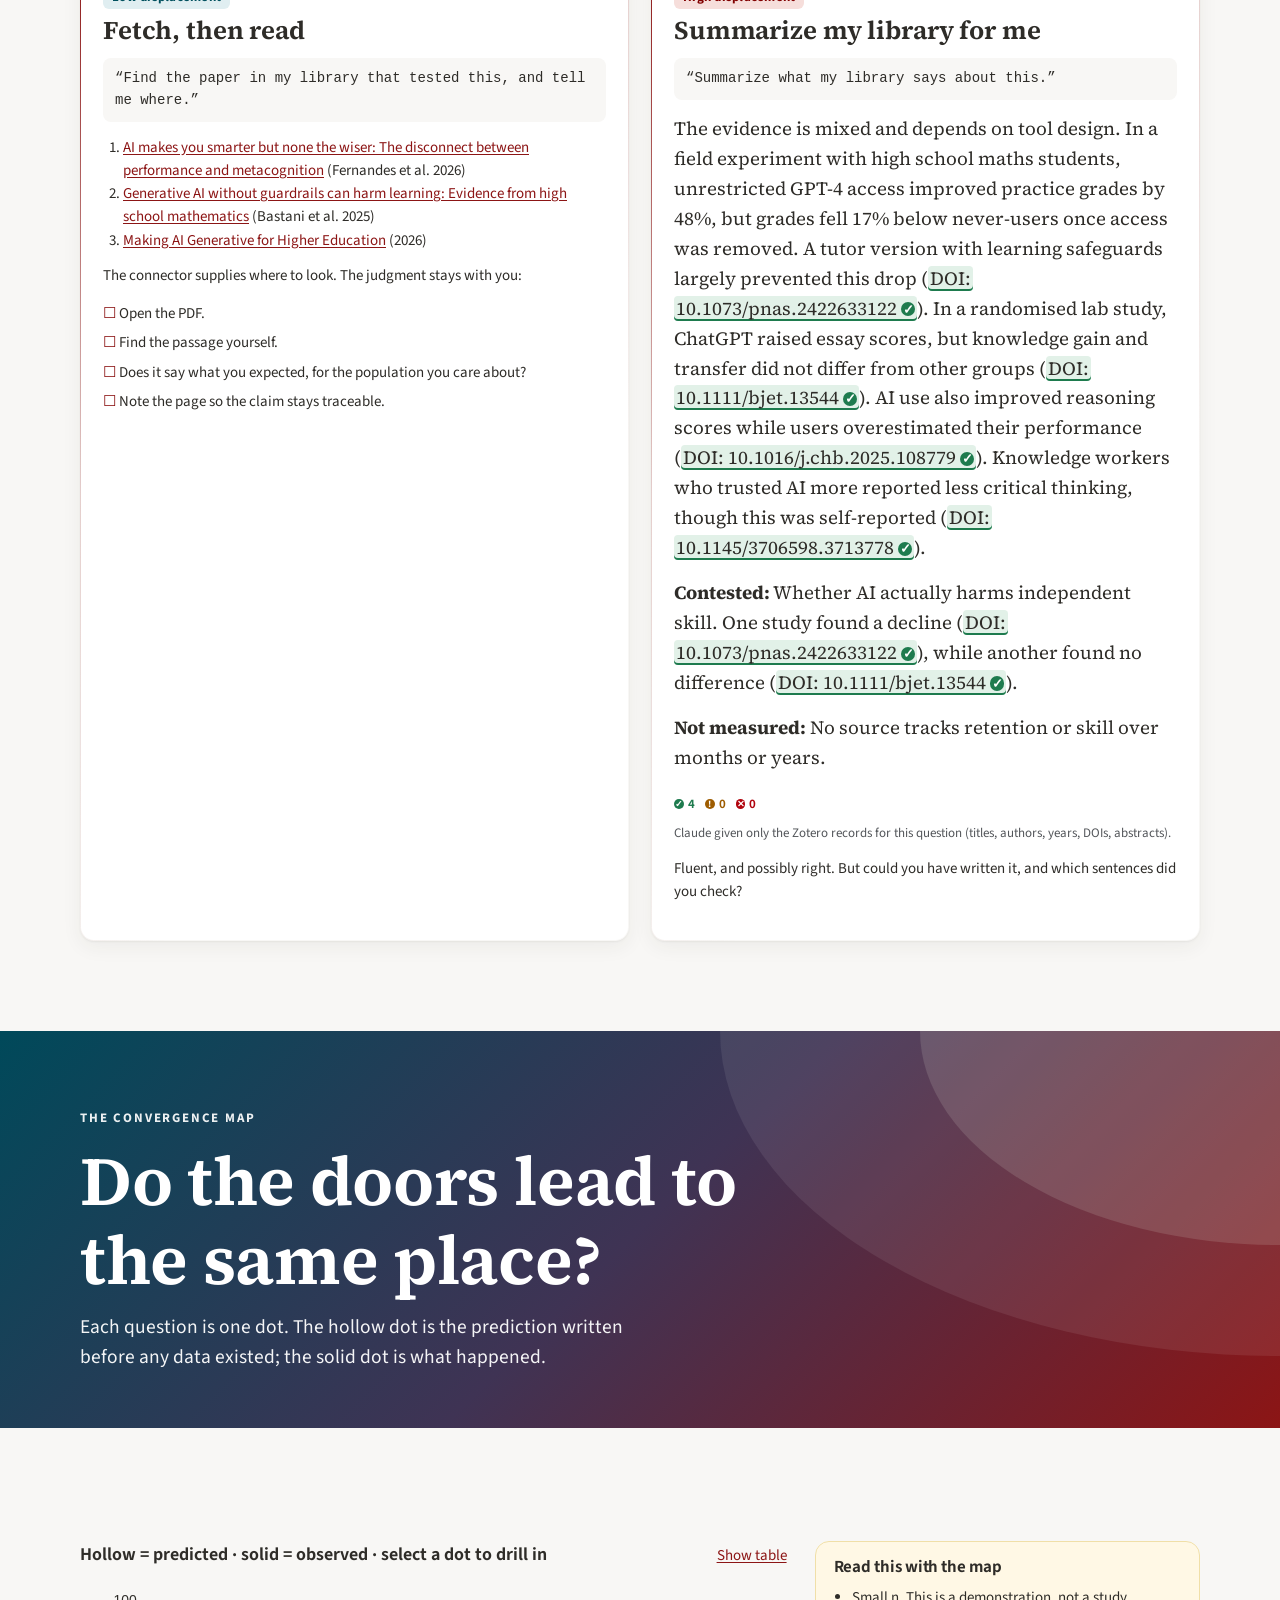
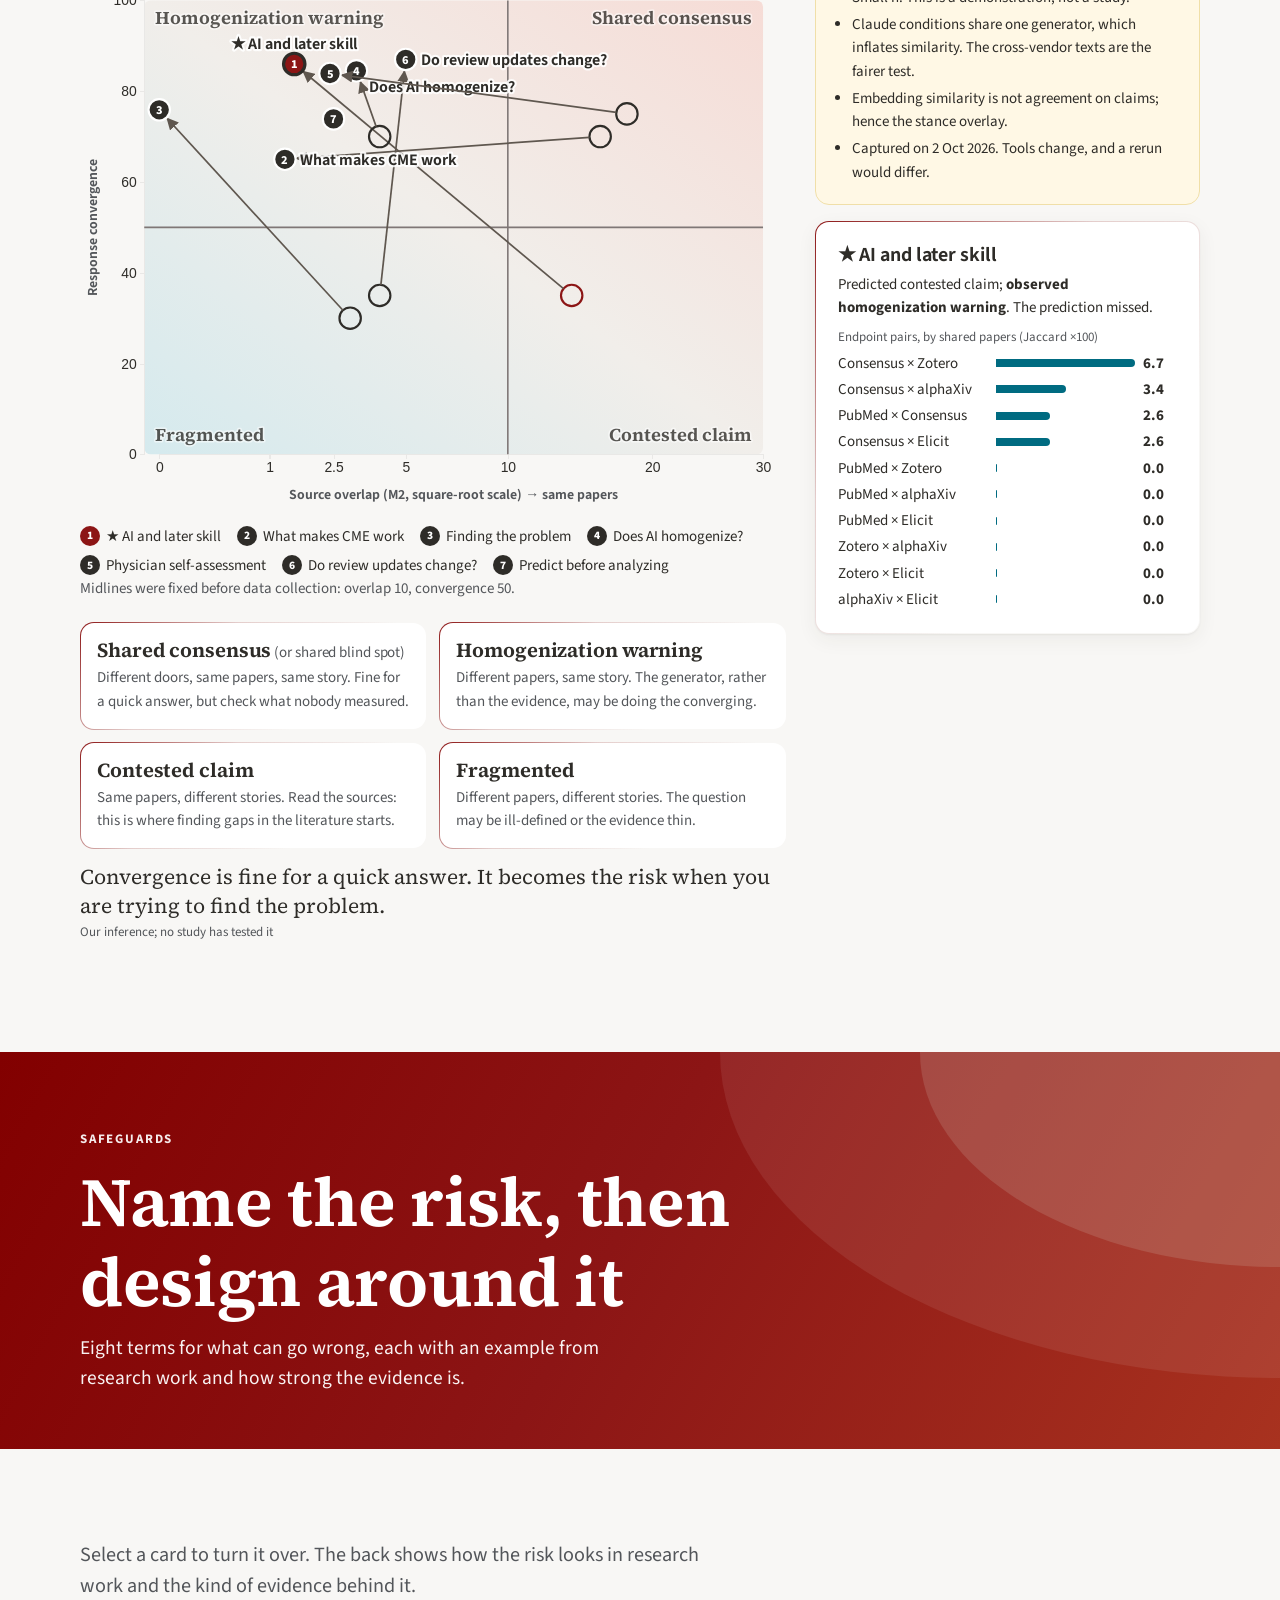
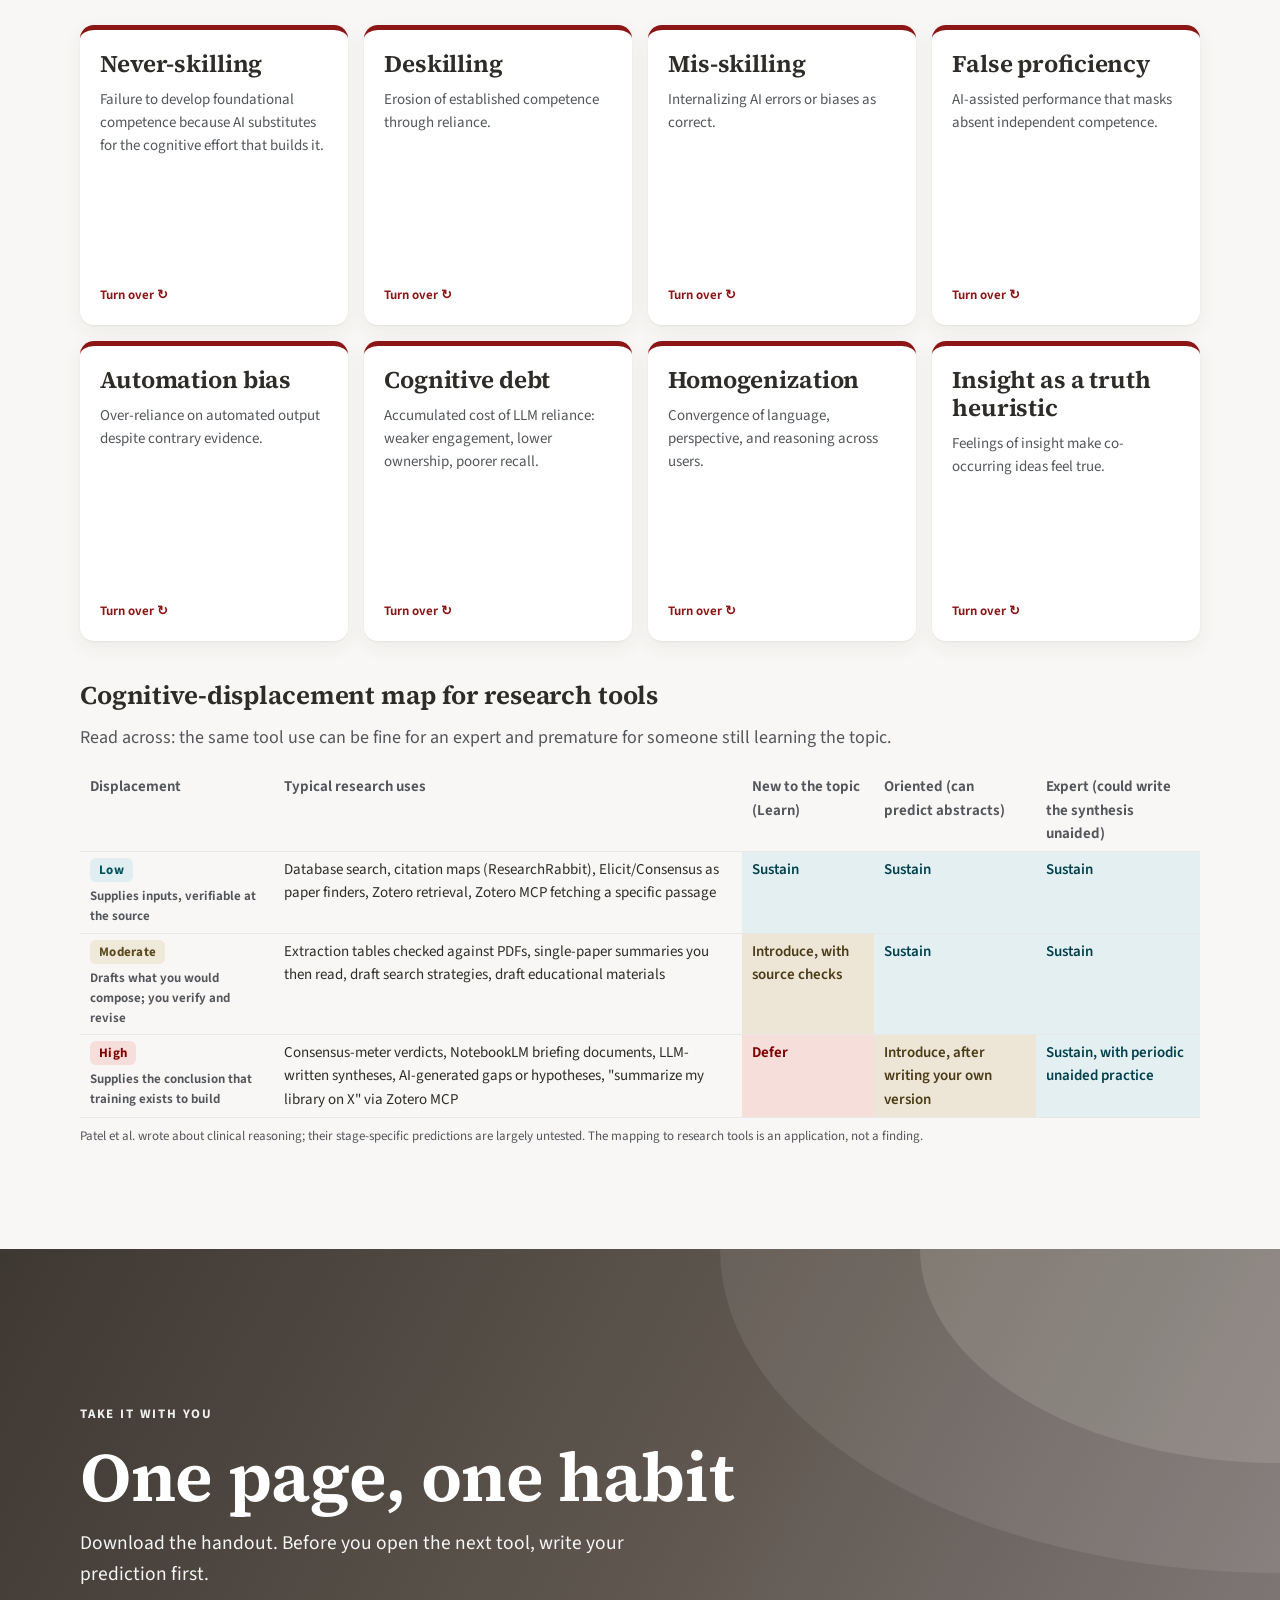
==== commit 18c0b7d6: "Update the workshop sites Built by arc-origins/pipeline/deploy.py: the Convergence Explorer at the r" ====
--- a/index.html
+++ b/index.html
@@ -10,7 +10,7 @@
     document.documentElement.classList.add('js');
     if (window.matchMedia && matchMedia('(prefers-reduced-motion: reduce)').matches) document.documentElement.classList.add('reduced');
   </script>
-  <script type="module" crossorigin src="./assets/index-B0oxB_h4.js"></script>
+  <script type="module" crossorigin src="./assets/index-DOLy1irM.js"></script>
   <link rel="modulepreload" crossorigin href="./assets/store-C3GSd0yt.js">
   <link rel="stylesheet" crossorigin href="./assets/store-aKm5IoQr.css">
   <link rel="stylesheet" crossorigin href="./assets/index-CWveC4yB.css">
@@ -100,7 +100,7 @@
     <div class="divider cool" id="d3" data-stop>
       <div class="shape-a"></div><div class="shape-b"></div>
       <div class="wrap"><span class="step">Discover &amp; Screen</span><h2>Same question, six tools</h2>
-        <p>Every endpoint received the identical question, word for word. What each one did with it is the first lesson.</p></div>
+        <p>Every endpoint received the identical question, word for word.</p></div>
     </div>
     <section class="block" id="s3" data-stop aria-labelledby="s3-title">
       <div class="wrap">
@@ -114,7 +114,7 @@
     <div class="divider warm" id="d4" data-stop>
       <div class="shape-a"></div><div class="shape-b"></div>
       <div class="wrap"><span class="step">Synthesize</span><h2>Generate first, then compare</h2>
-        <p>The human synthesis was written before any AI output existed. Read it, then reveal what the machines wrote from the same brief.</p></div>
+        <p>The human synthesis was written before any AI output existed.</p></div>
     </div>
     <section class="block" id="s4" data-stop aria-labelledby="s4-title">
       <div class="wrap">
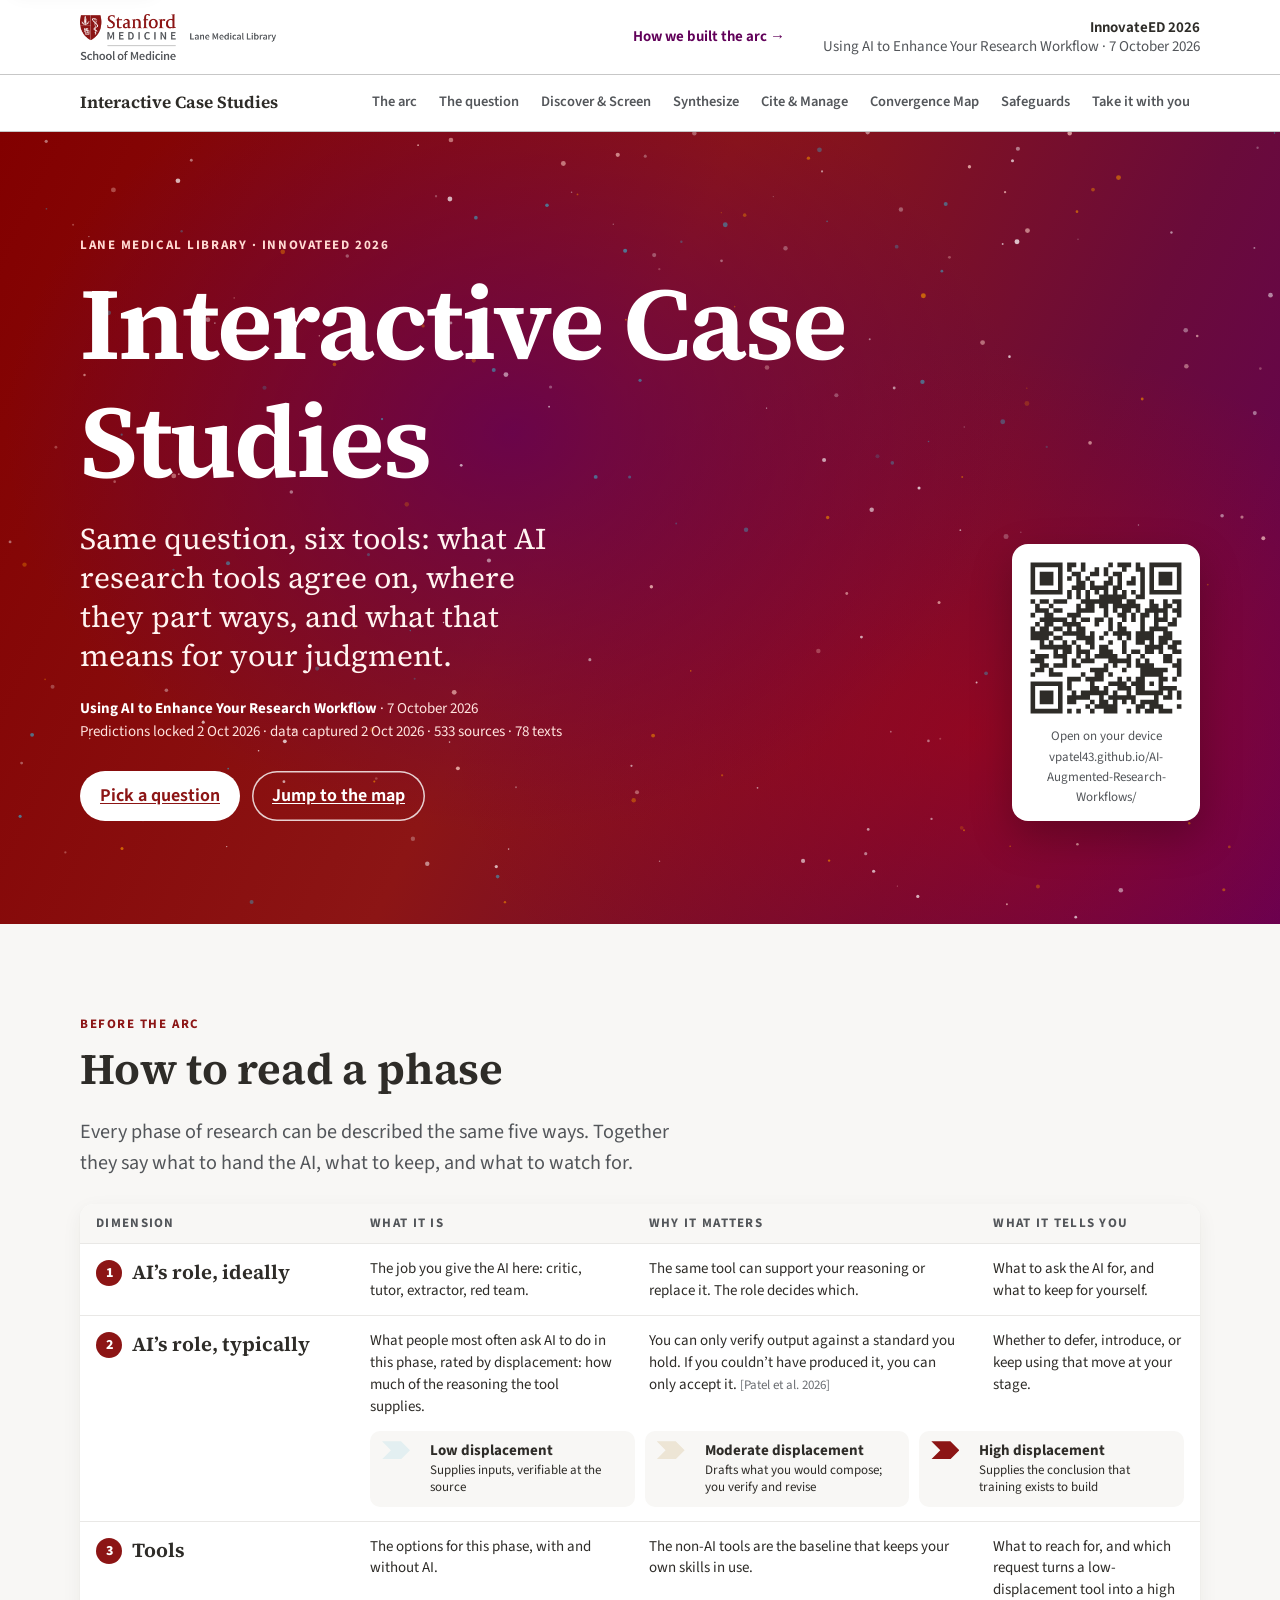
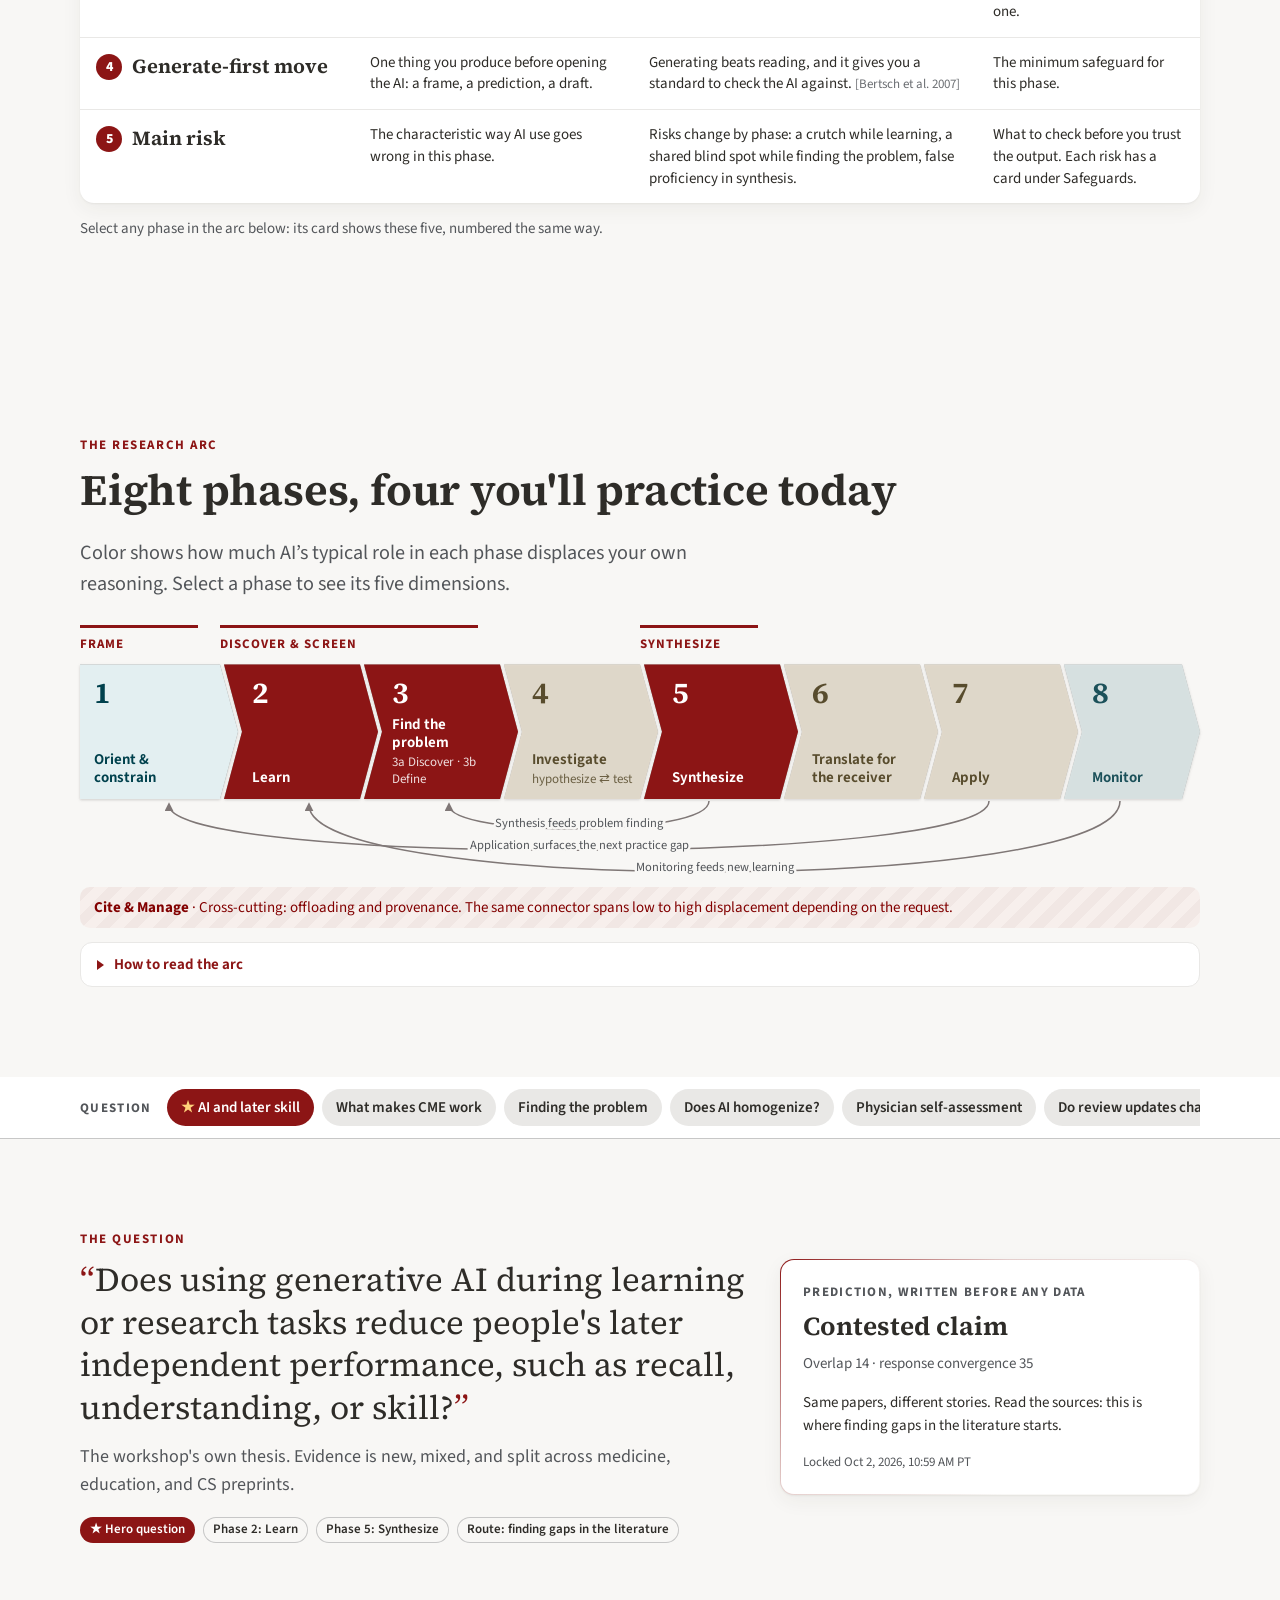
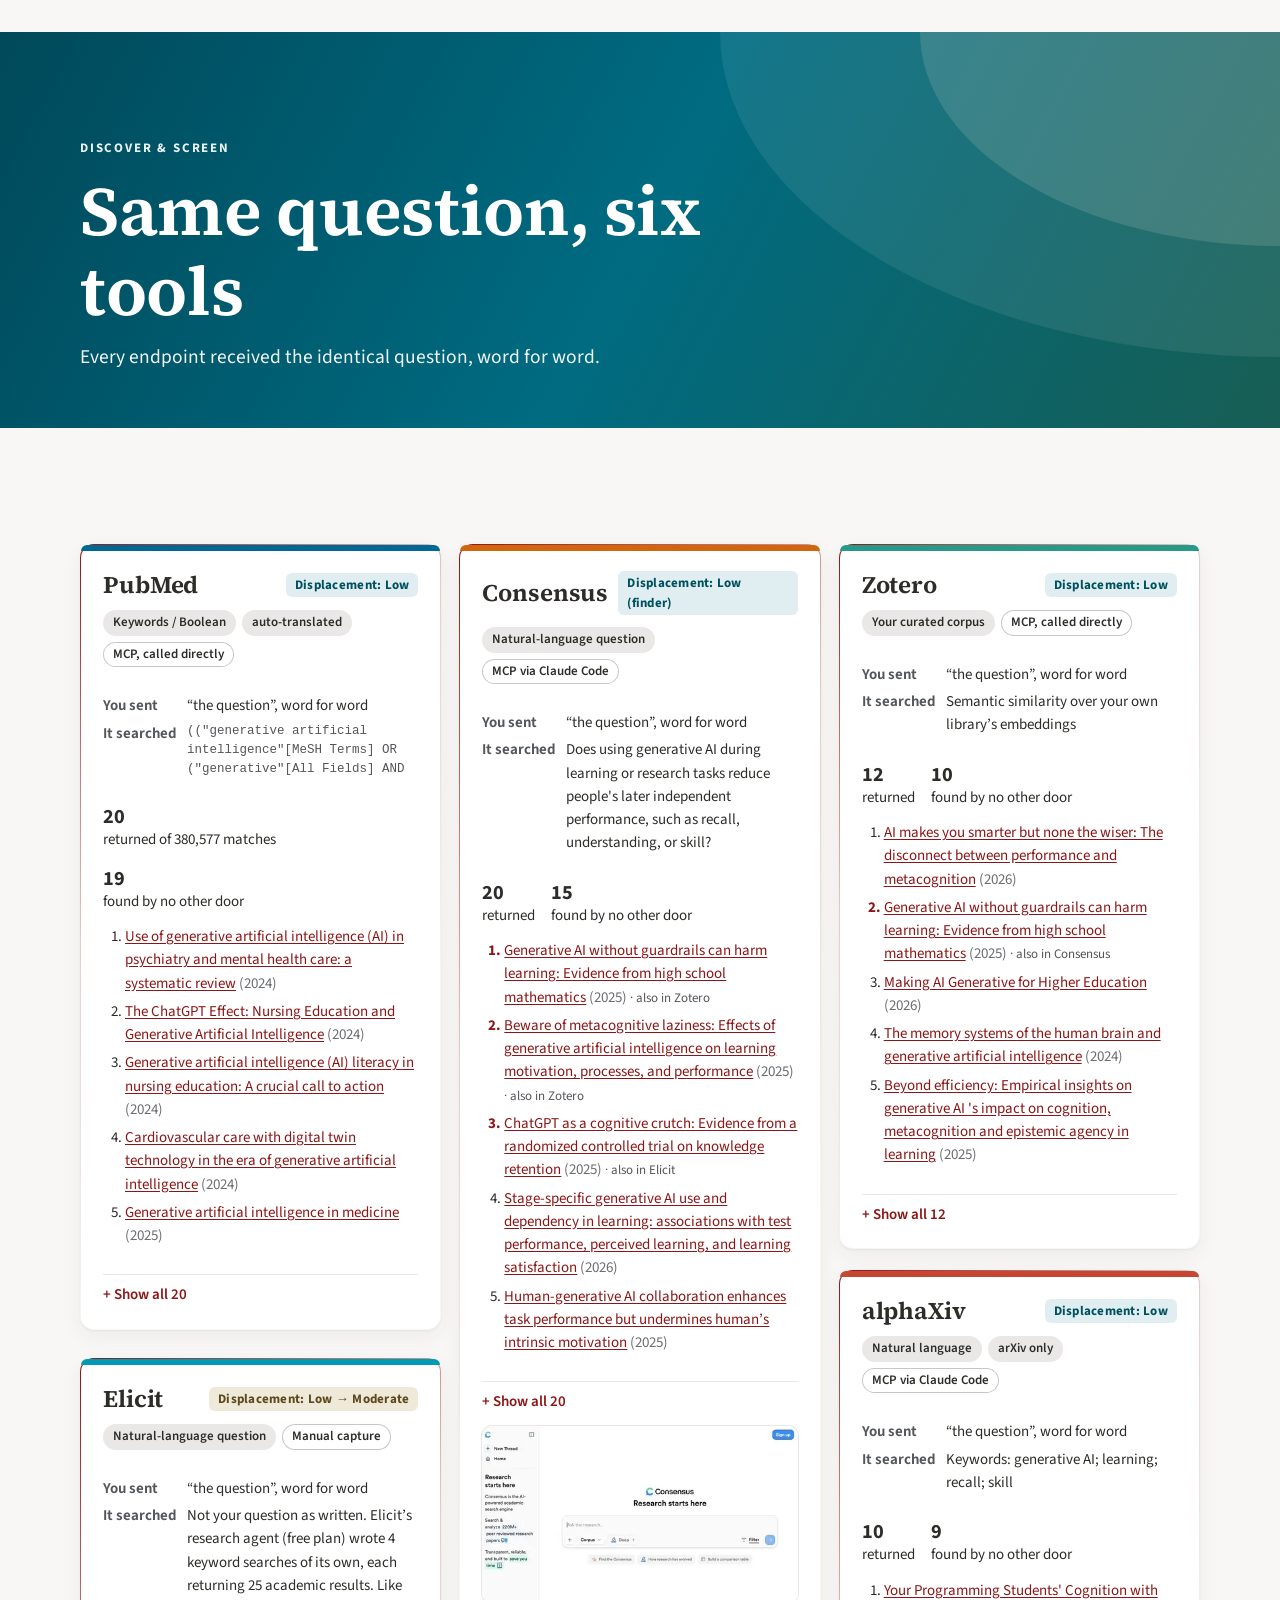
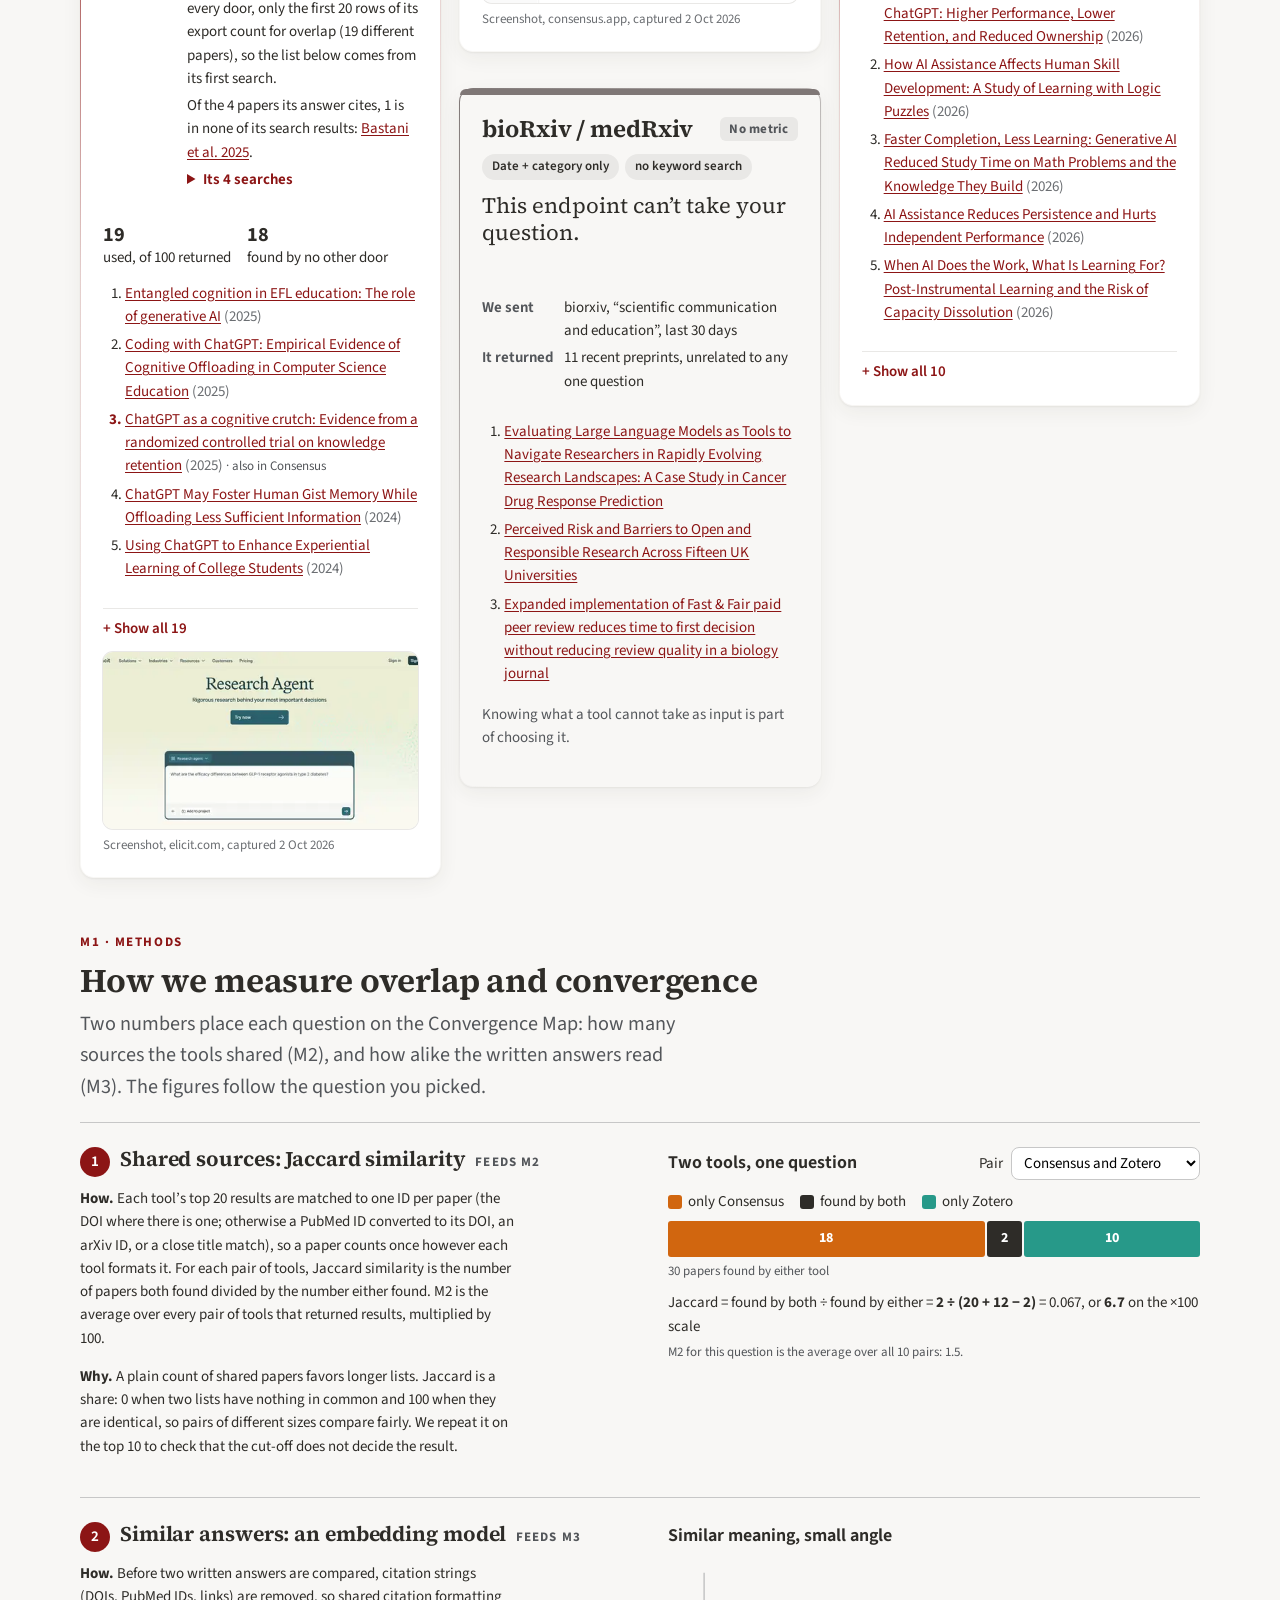
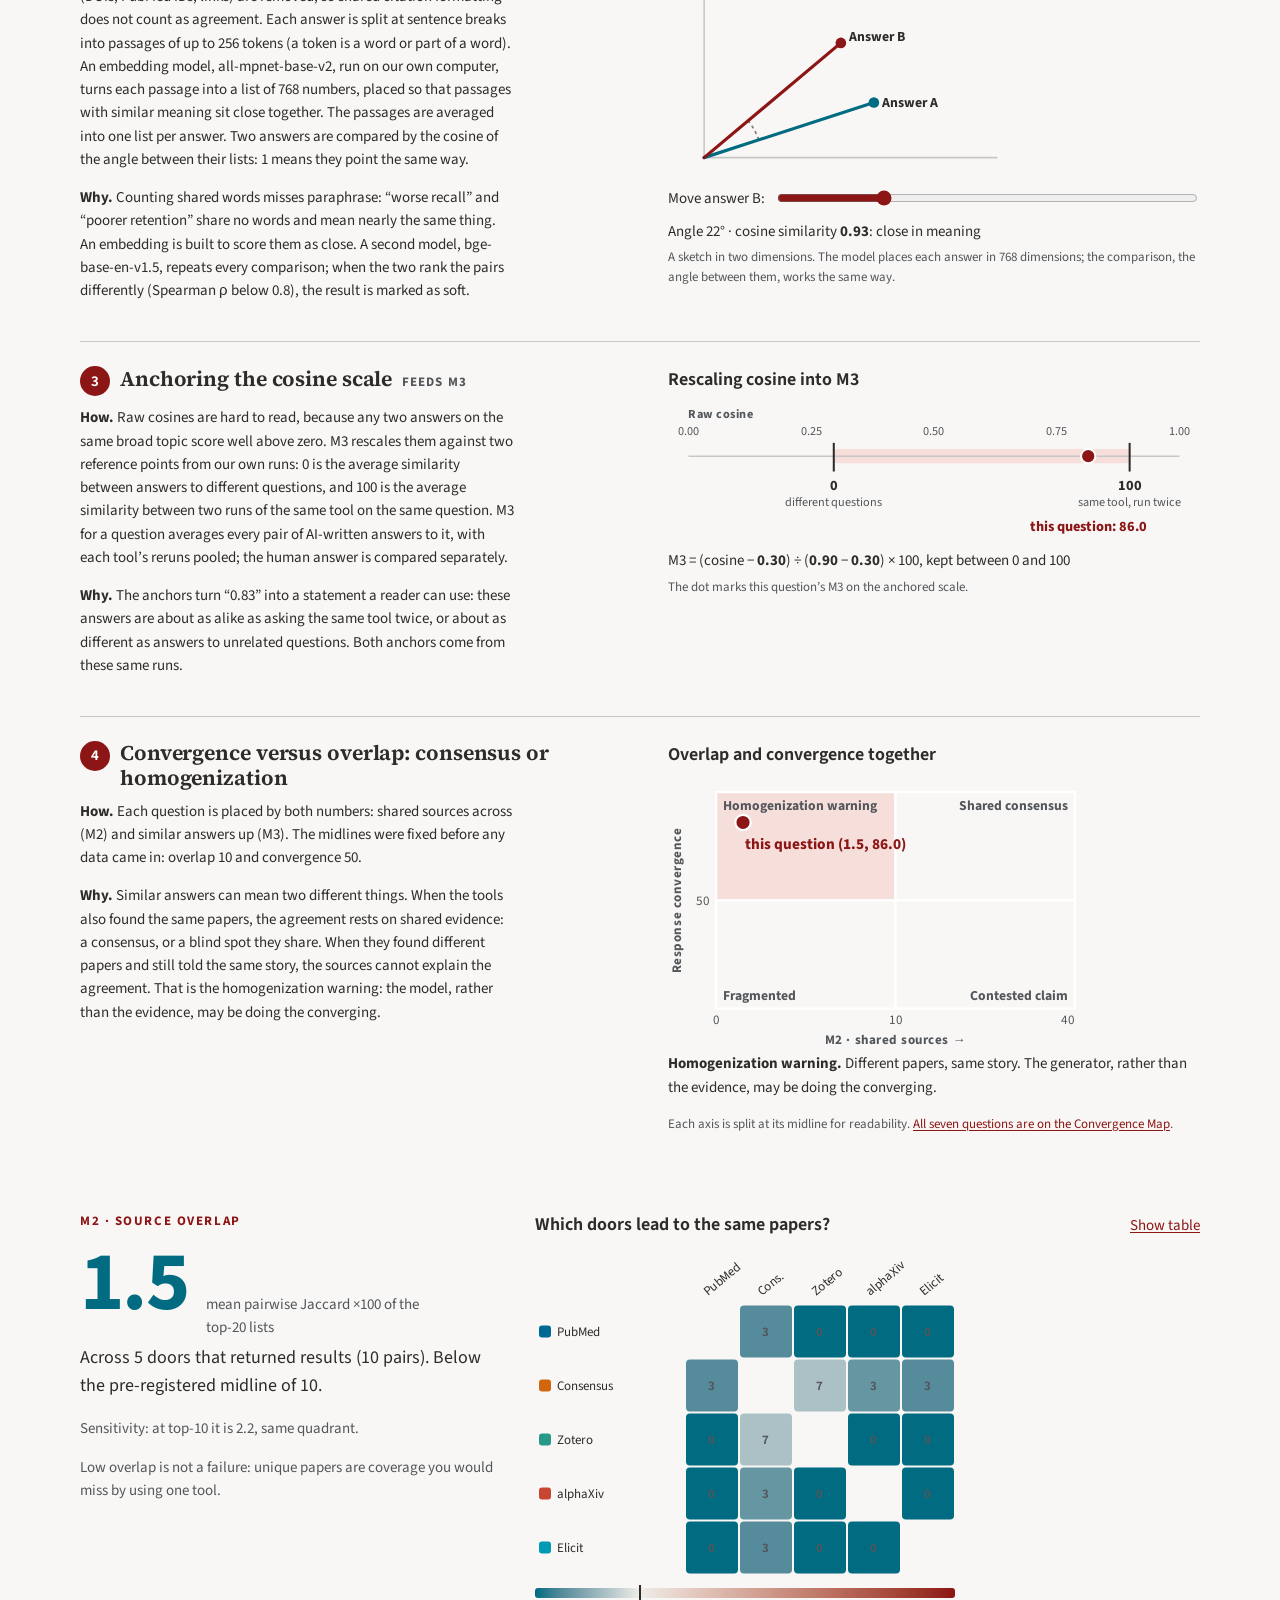
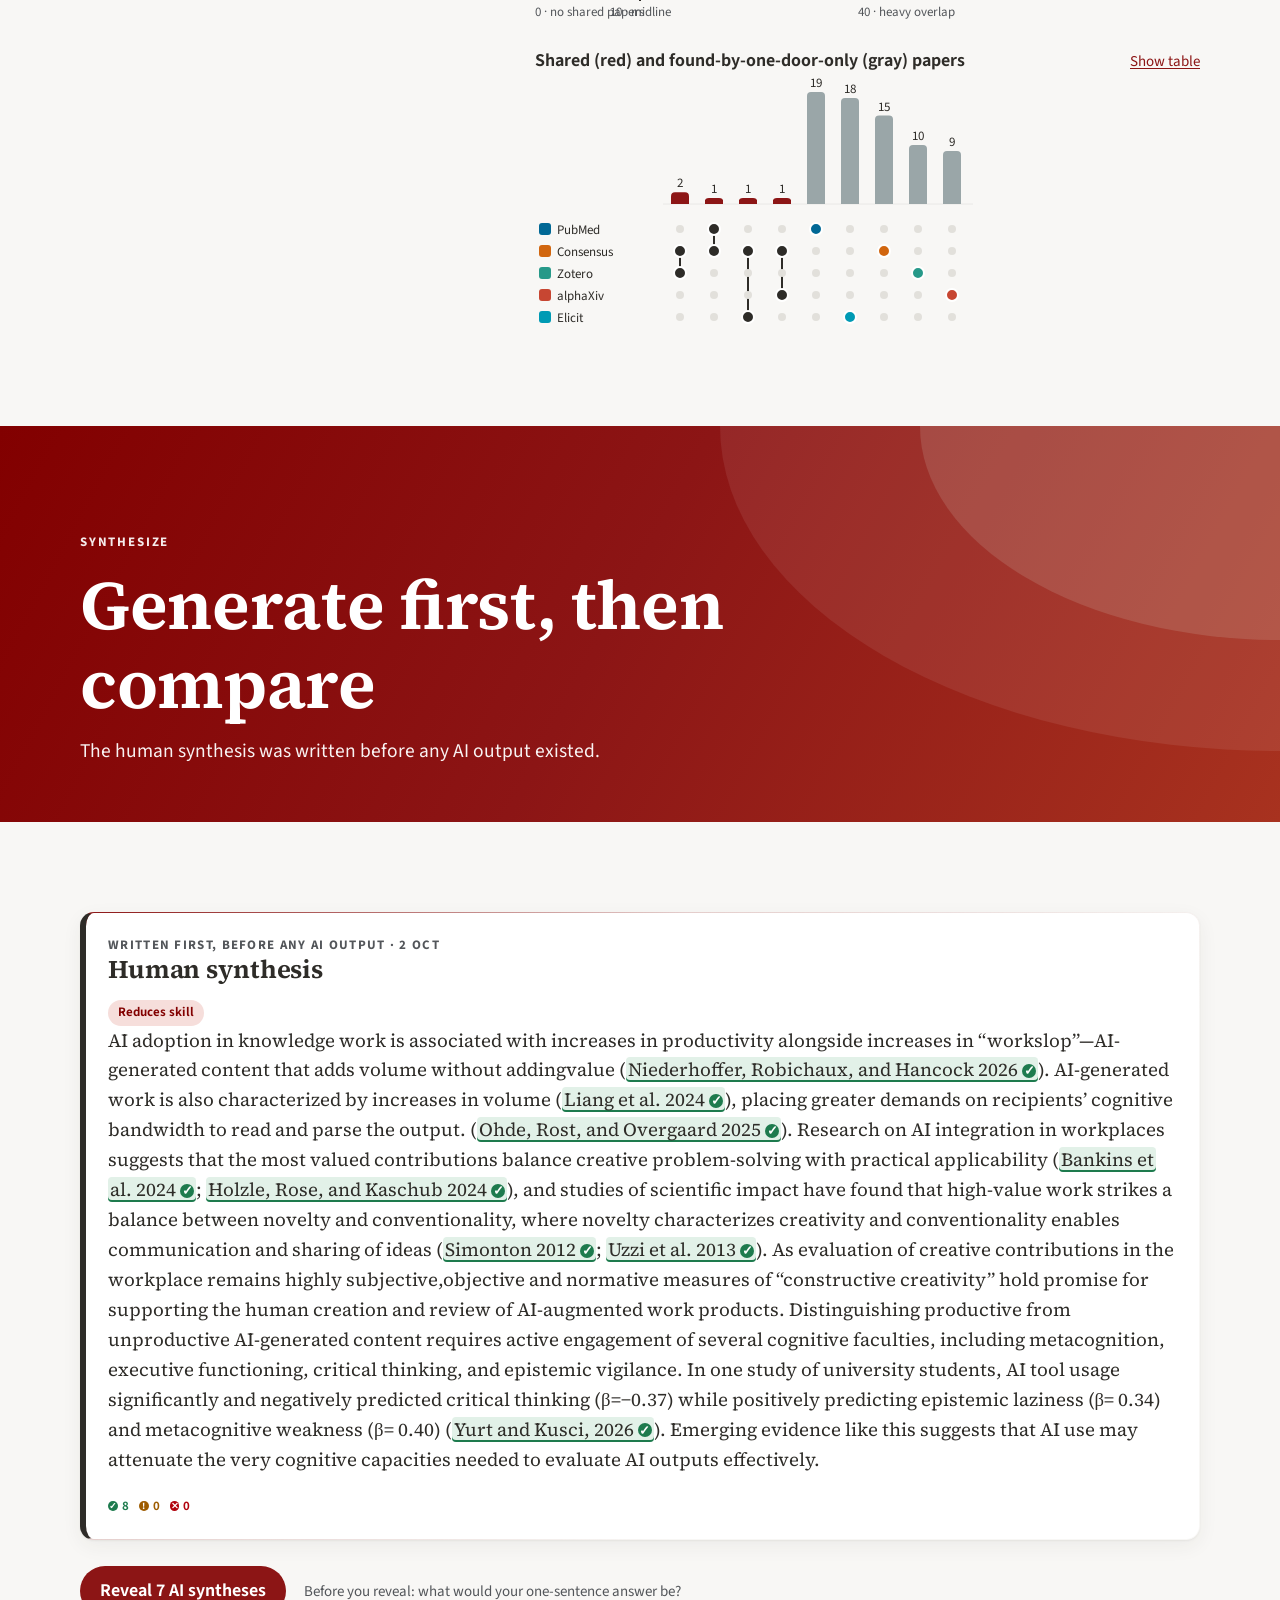
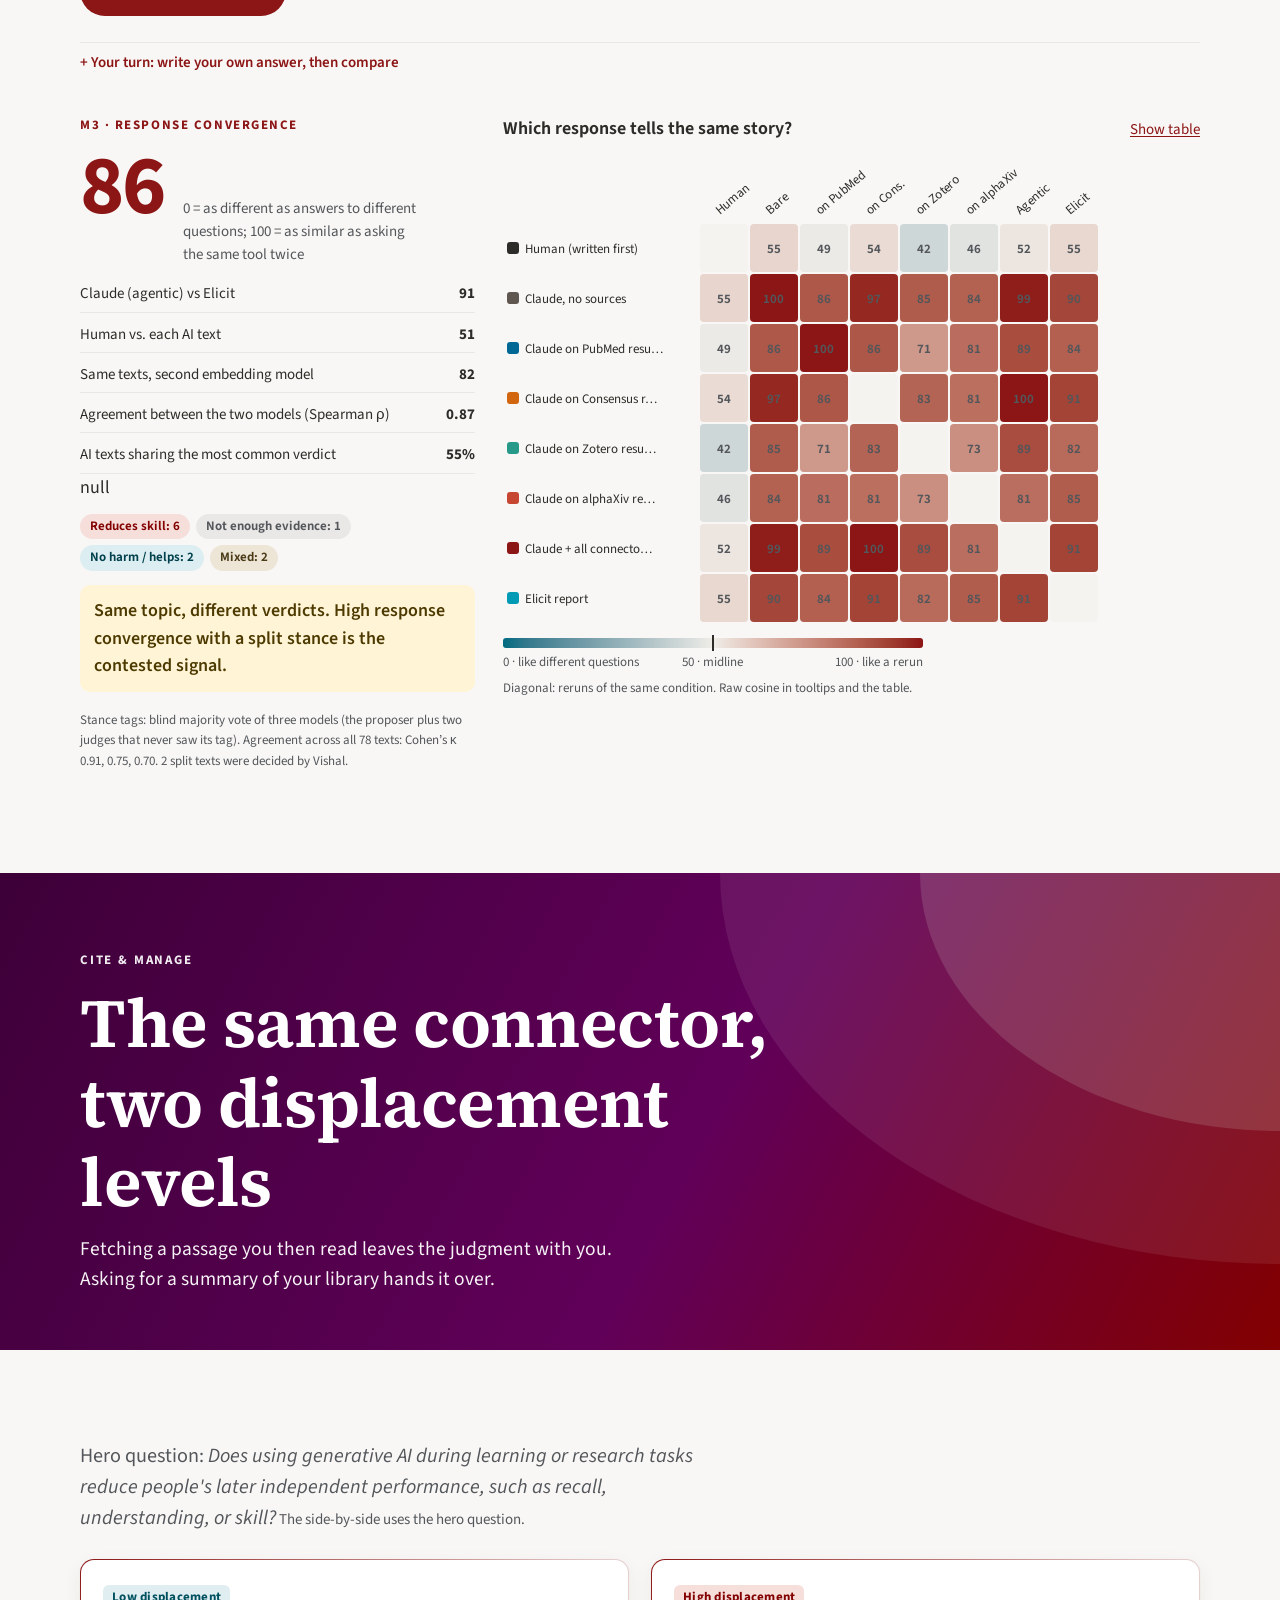
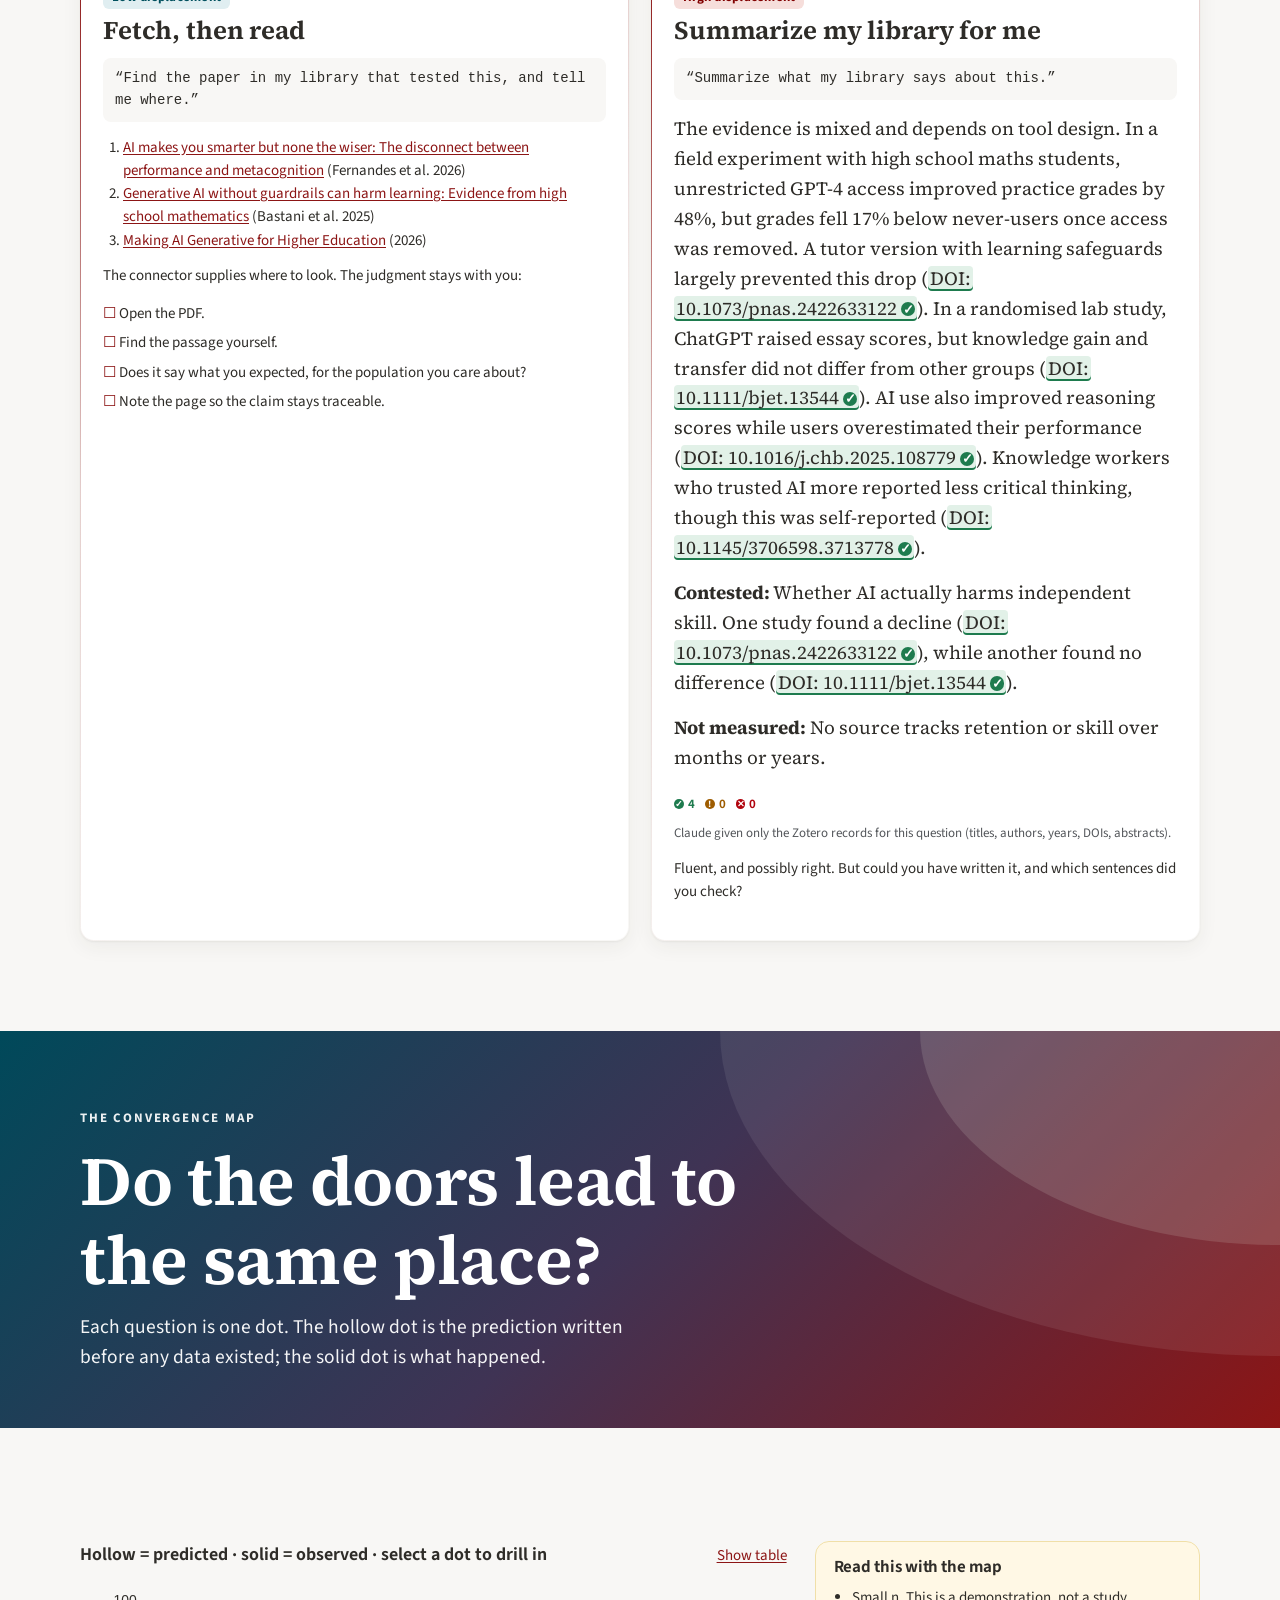
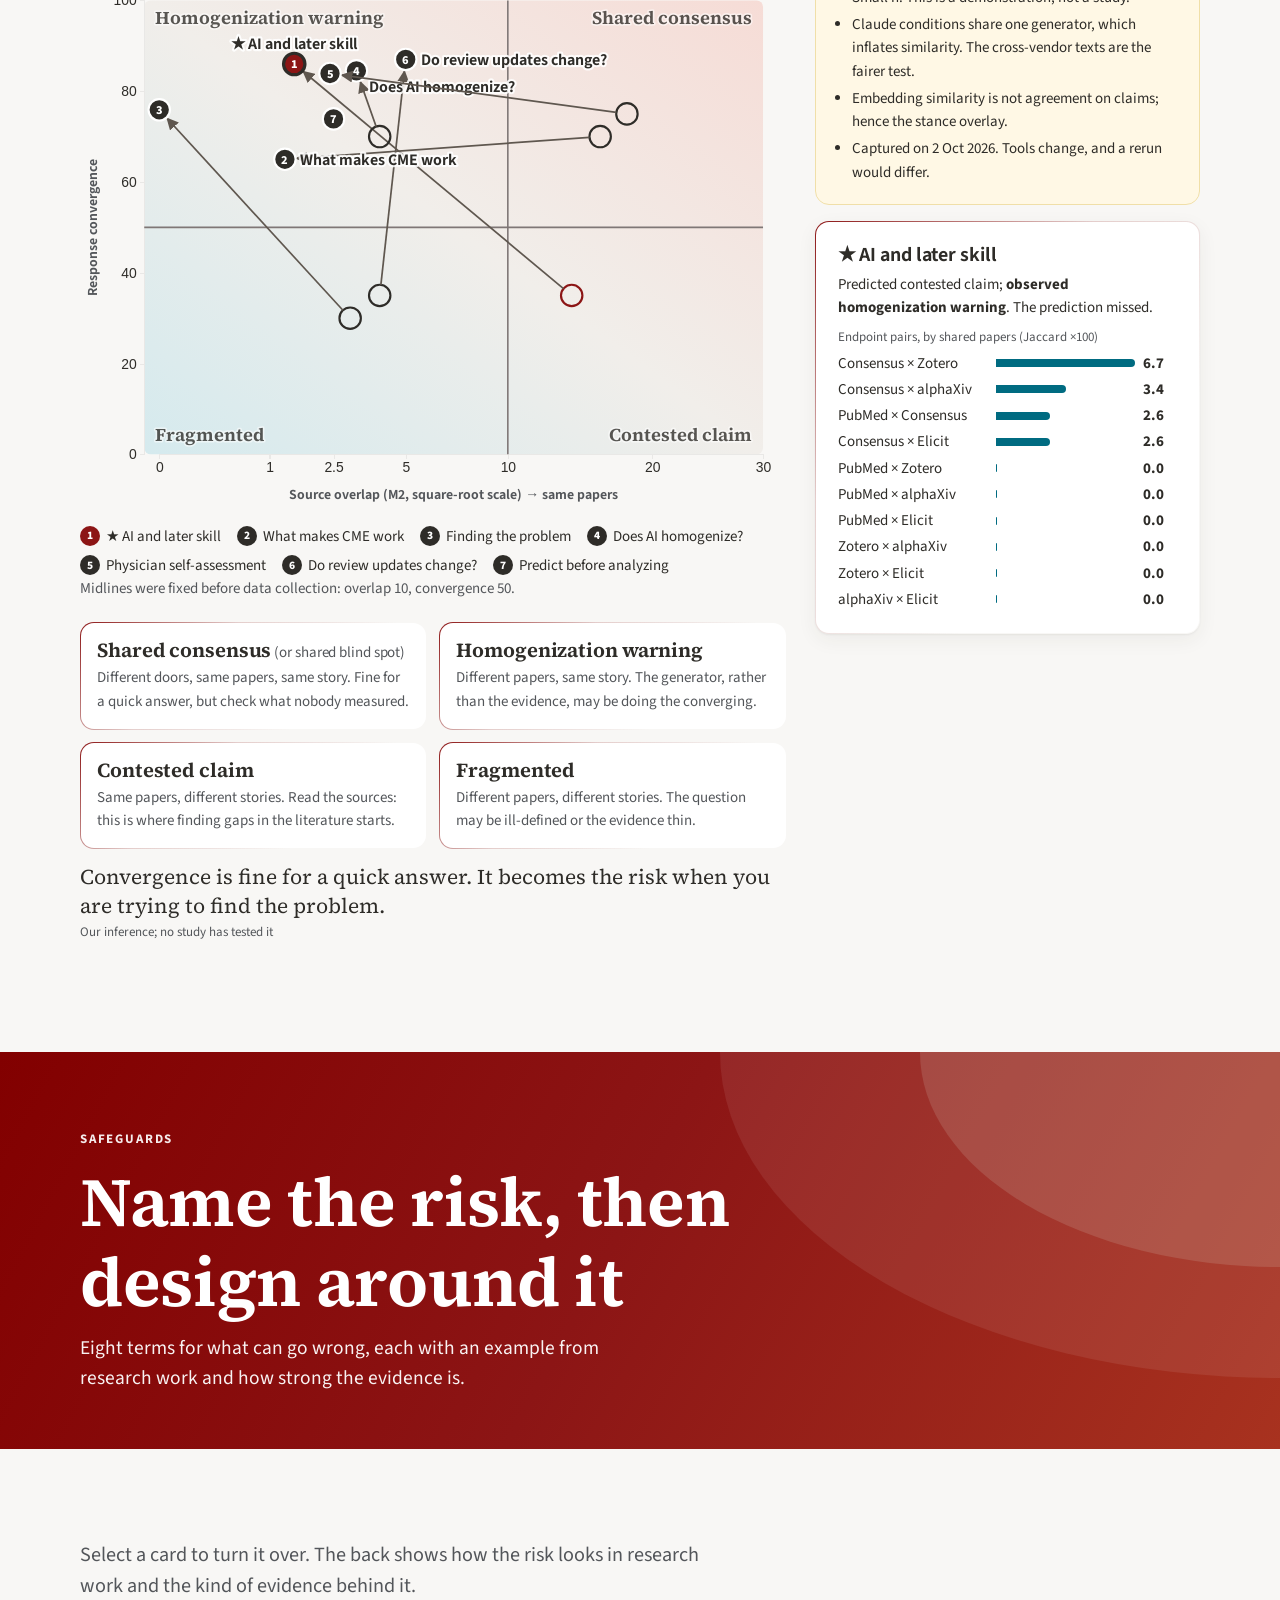
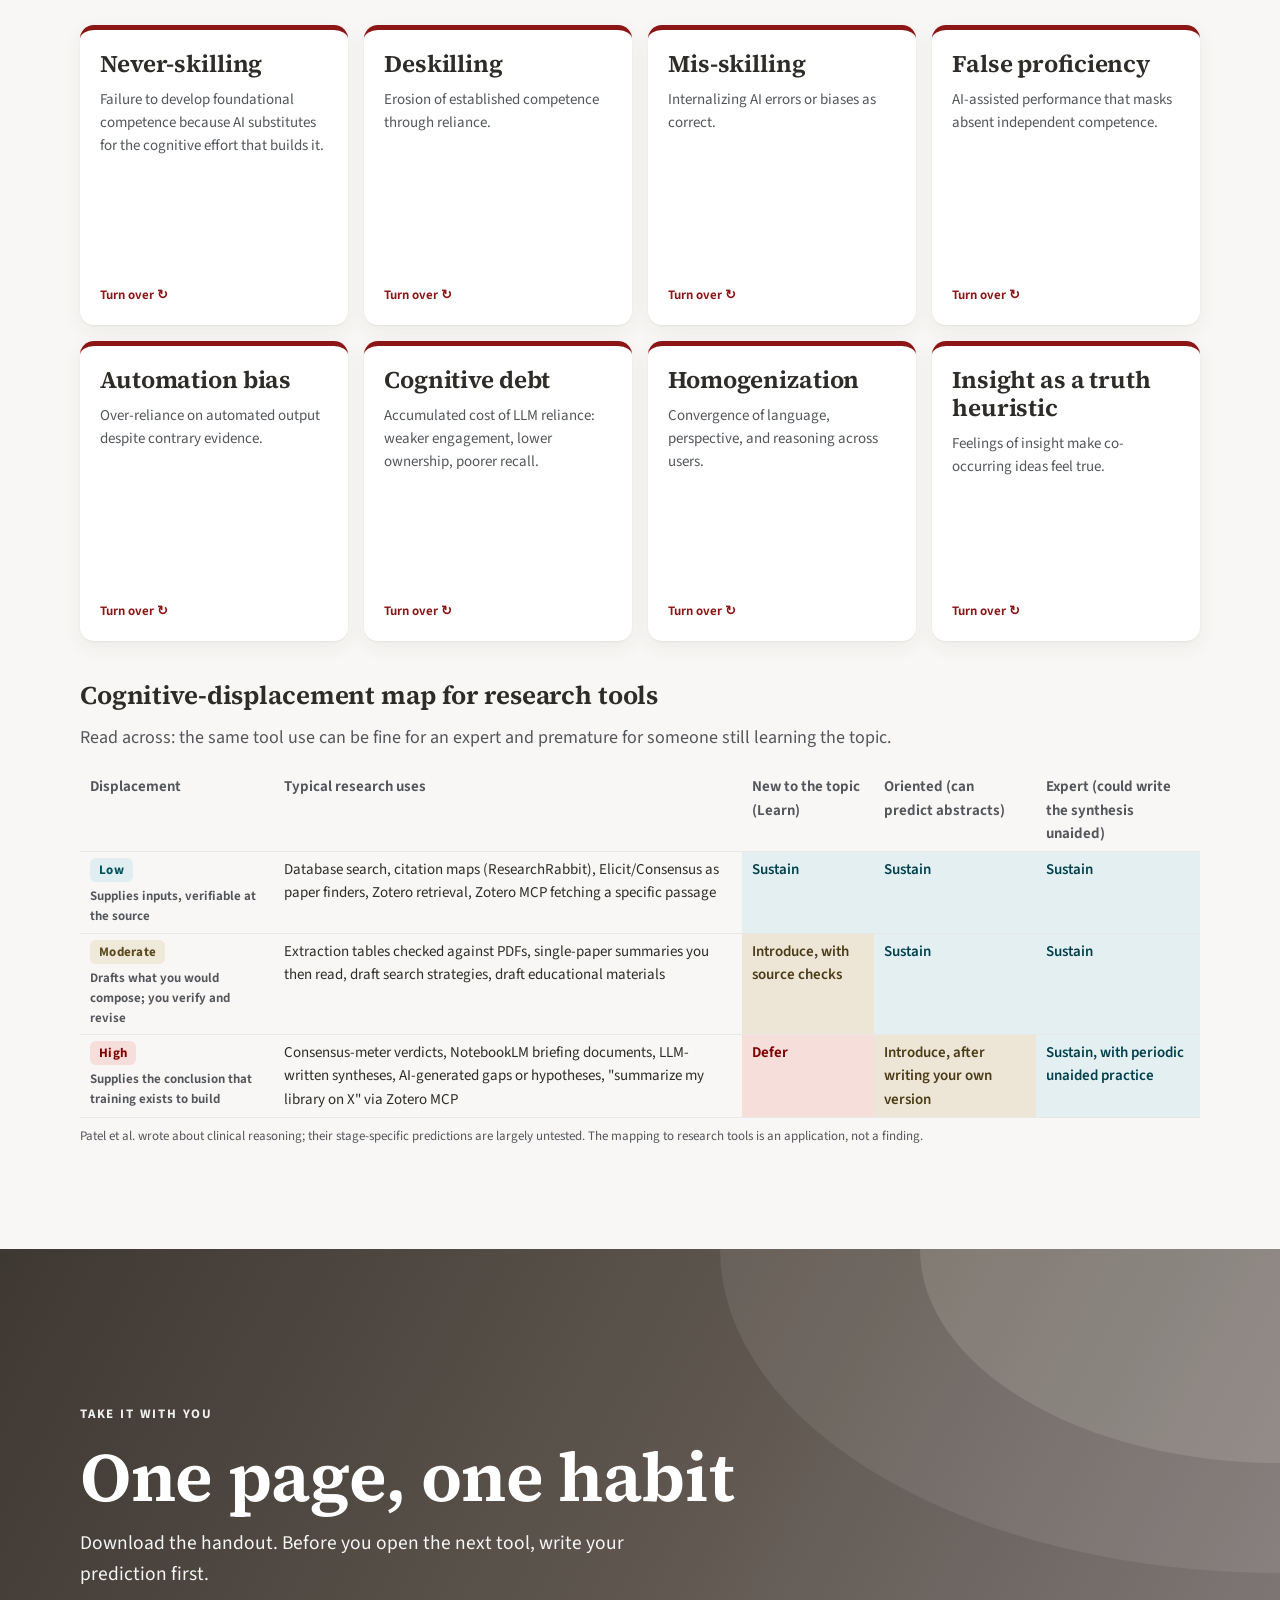
==== commit 63206361: "Update the workshop sites Built by arc-origins/pipeline/deploy.py: the Convergence Explorer at the r" ====
--- a/index.html
+++ b/index.html
@@ -10,7 +10,7 @@
     document.documentElement.classList.add('js');
     if (window.matchMedia && matchMedia('(prefers-reduced-motion: reduce)').matches) document.documentElement.classList.add('reduced');
   </script>
-  <script type="module" crossorigin src="./assets/index-DOLy1irM.js"></script>
+  <script type="module" crossorigin src="./assets/index-14de0UlY.js"></script>
   <link rel="modulepreload" crossorigin href="./assets/store-C3GSd0yt.js">
   <link rel="stylesheet" crossorigin href="./assets/store-aKm5IoQr.css">
   <link rel="stylesheet" crossorigin href="./assets/index-CWveC4yB.css">
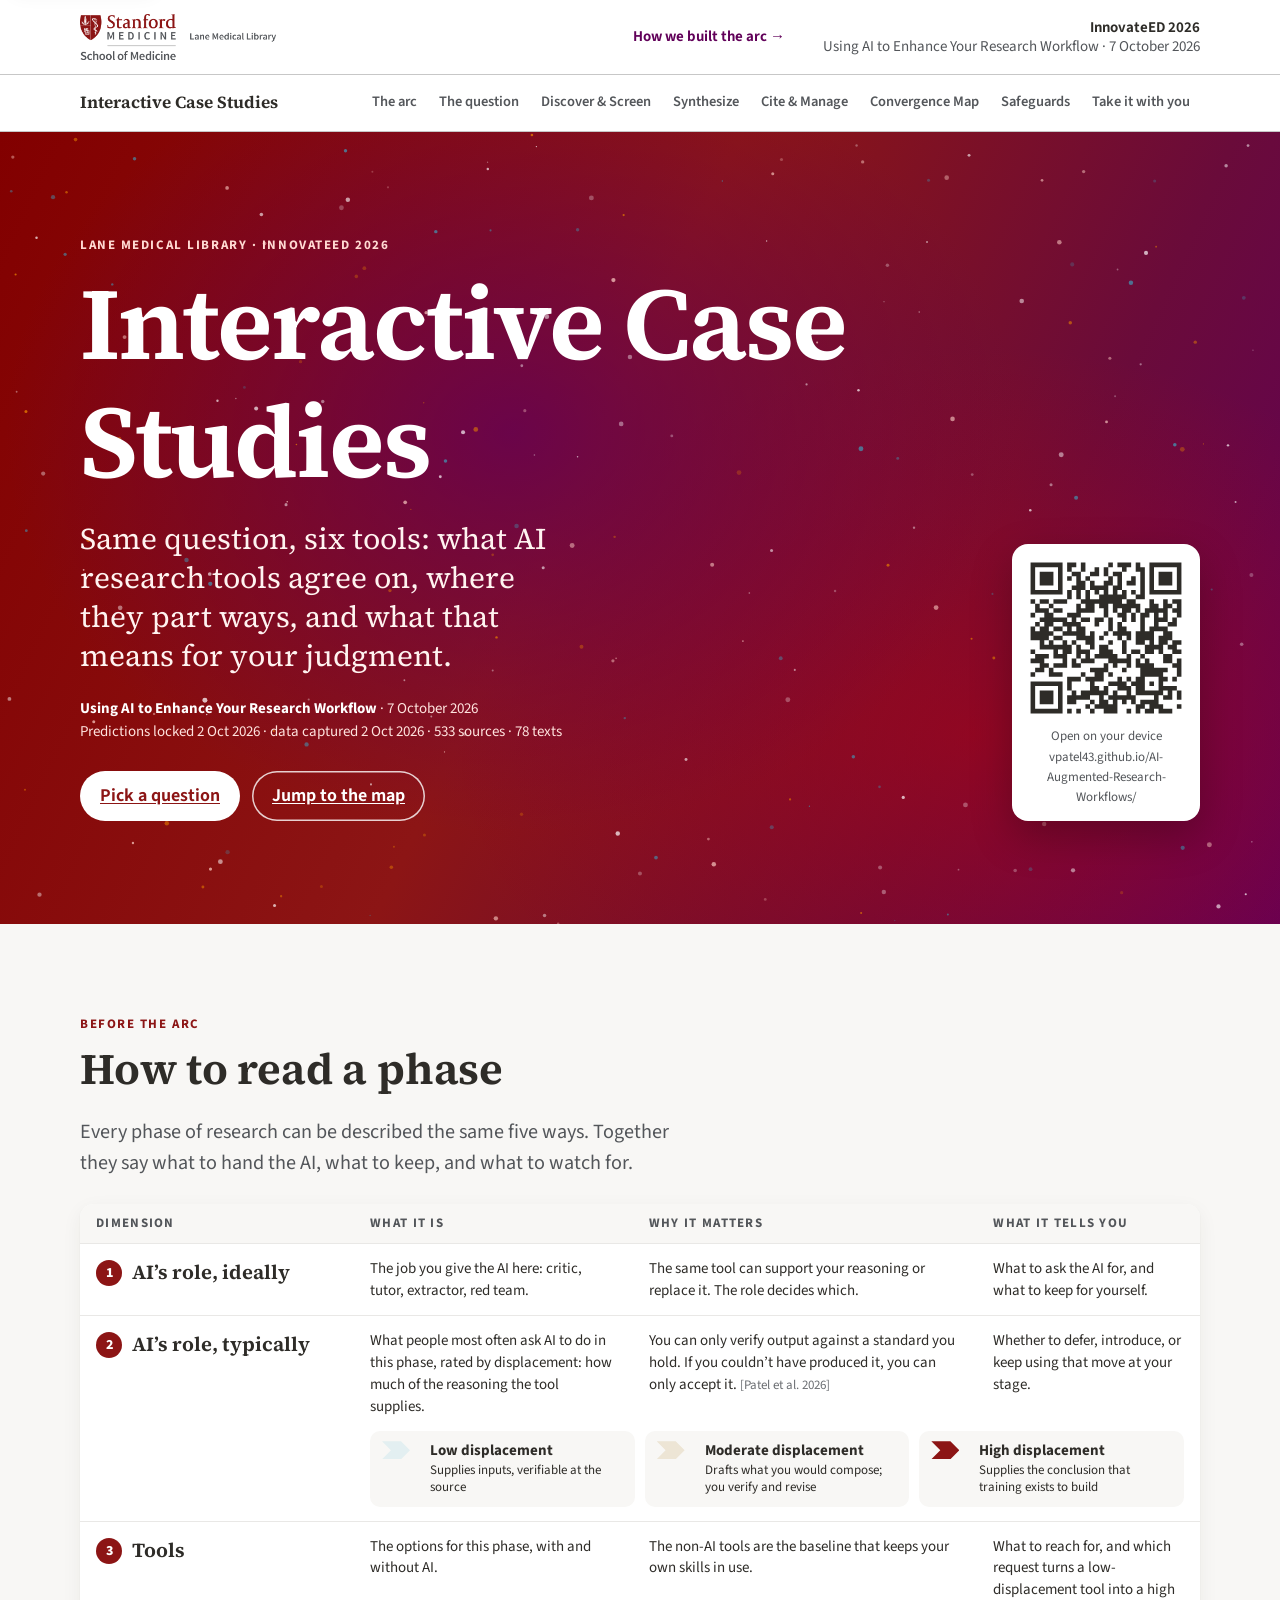
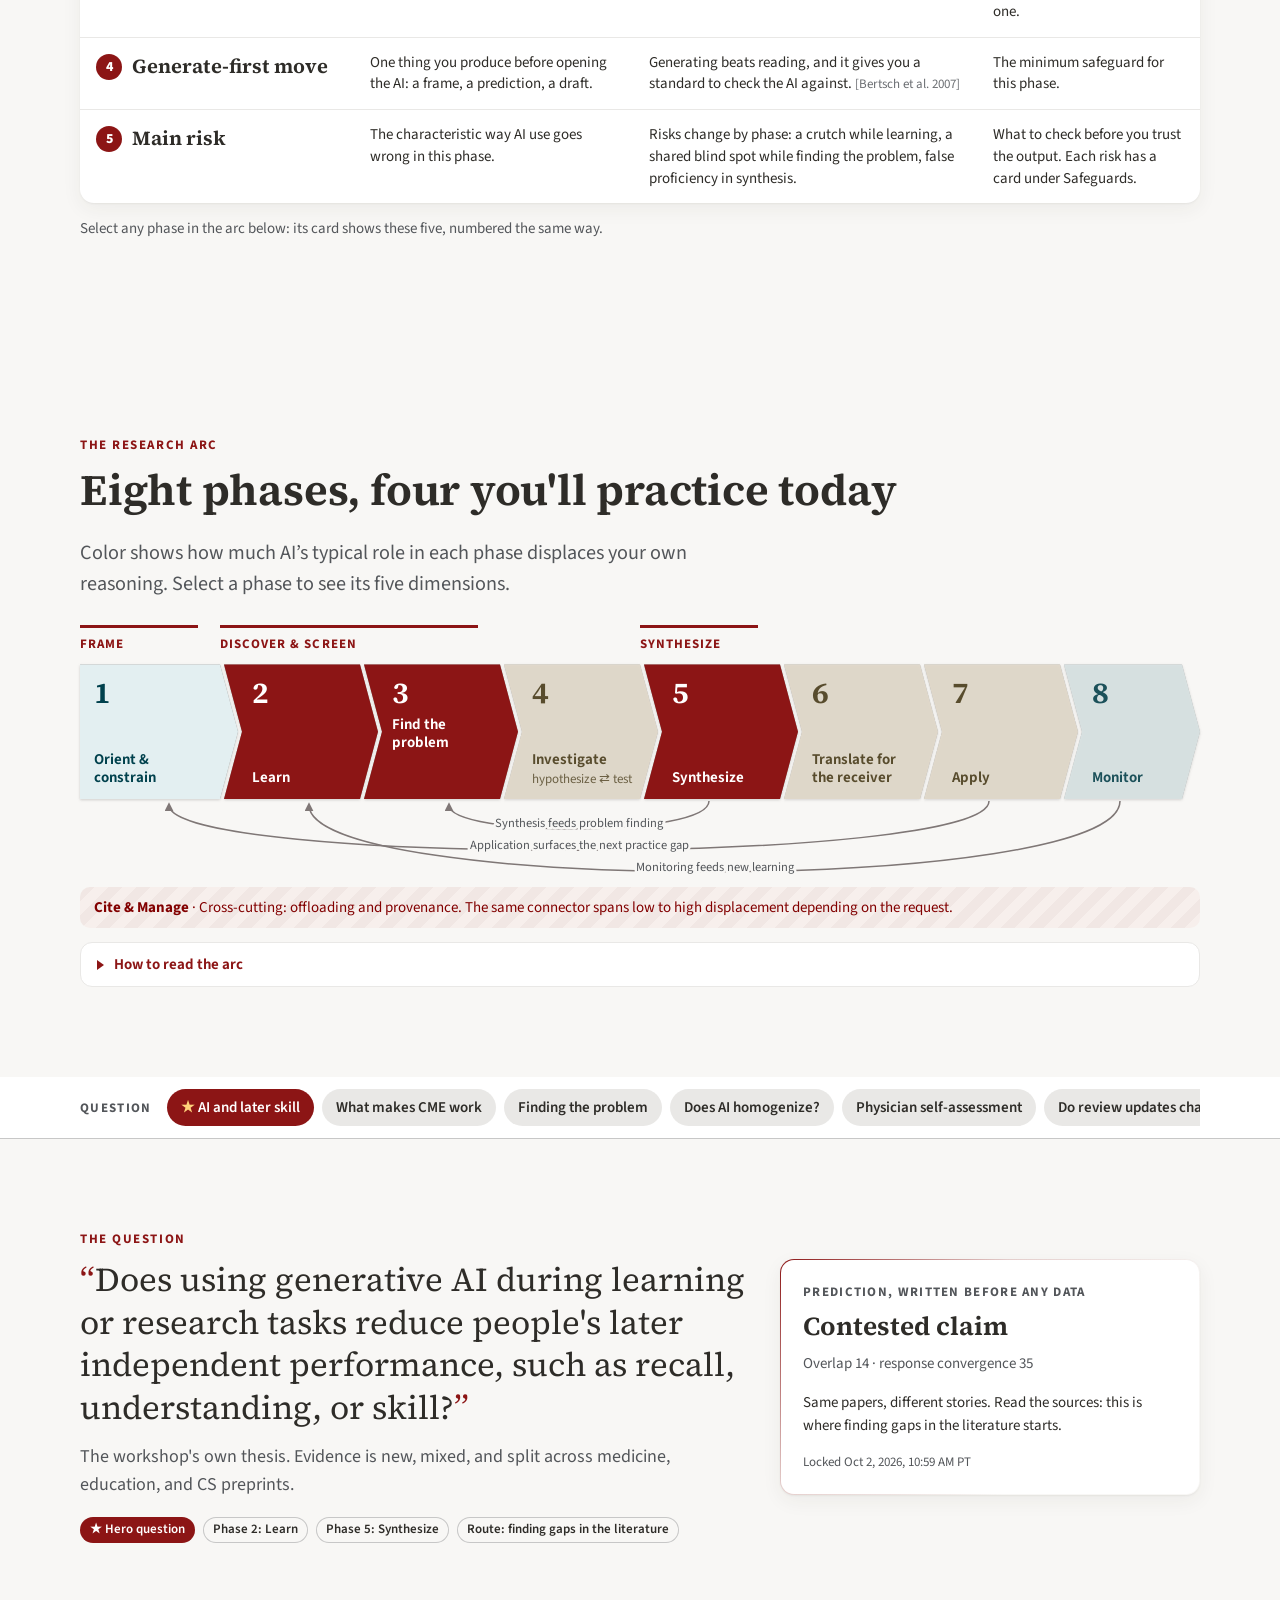
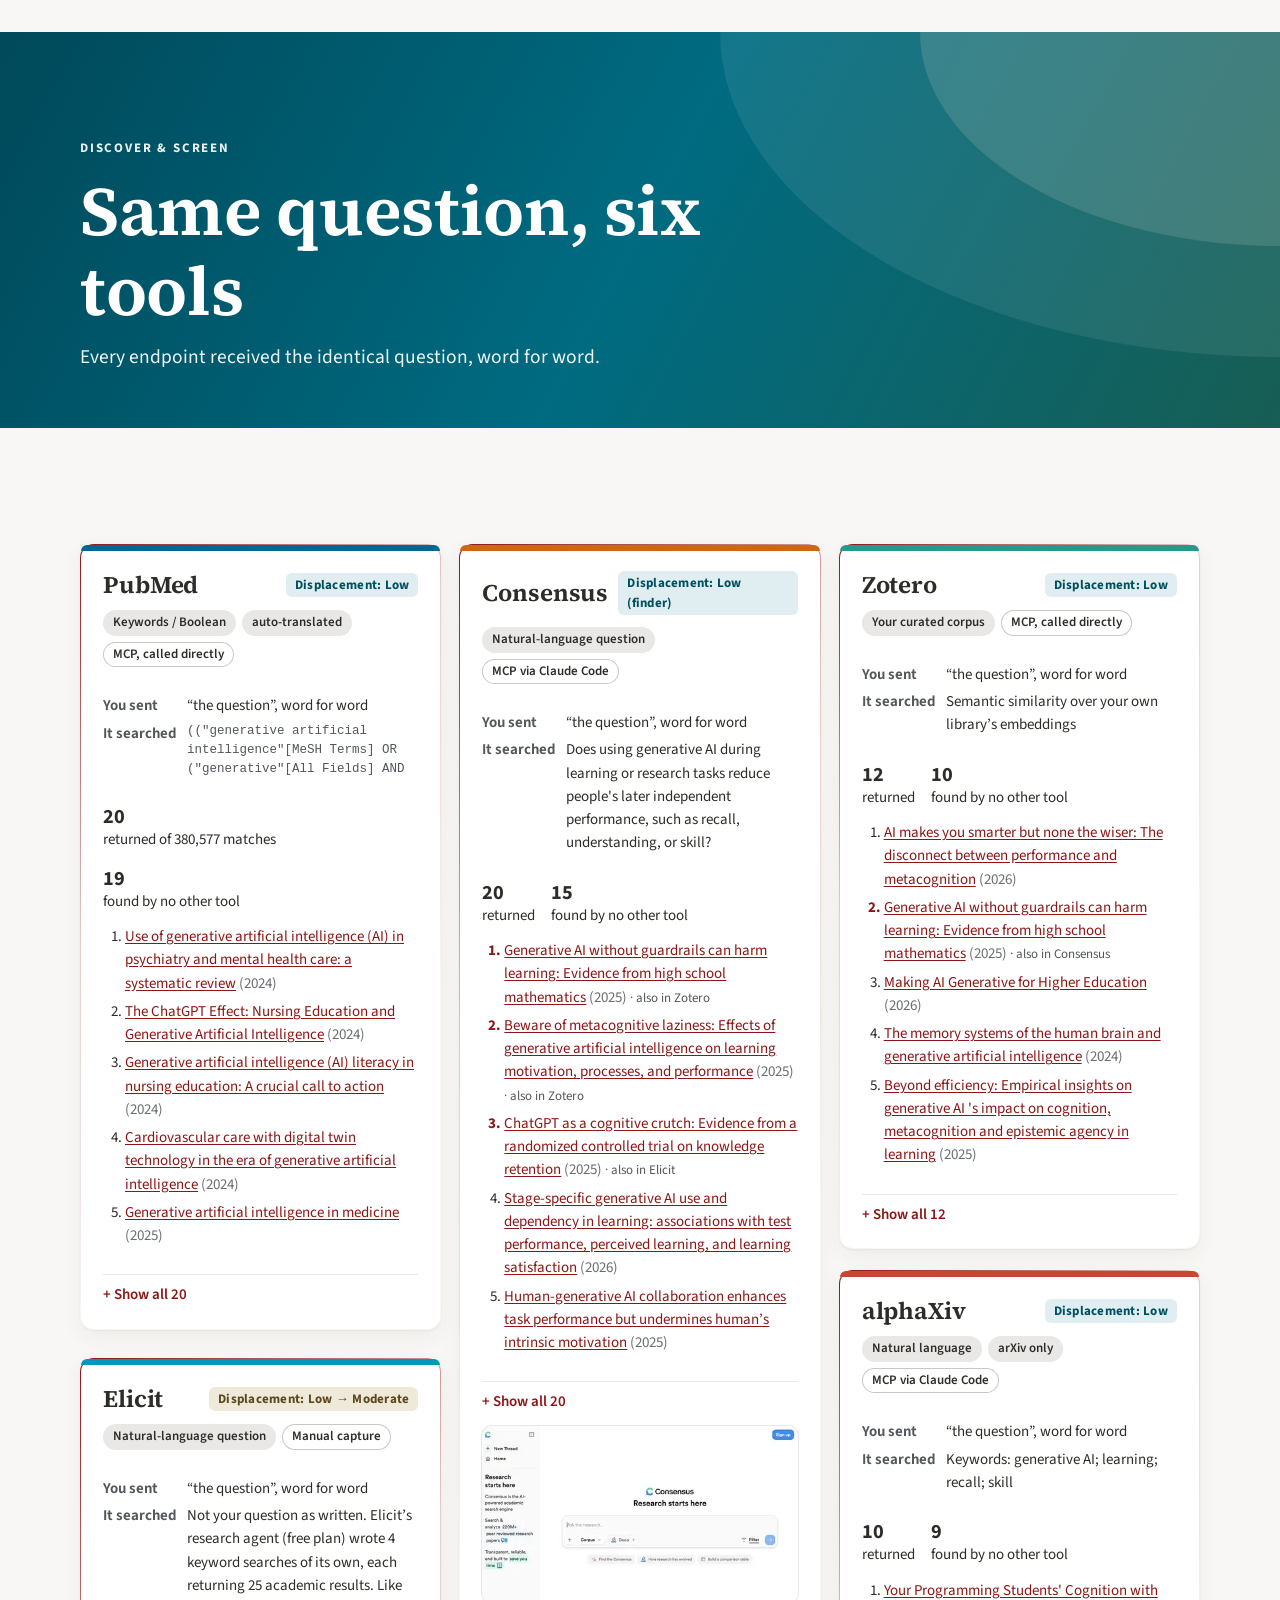
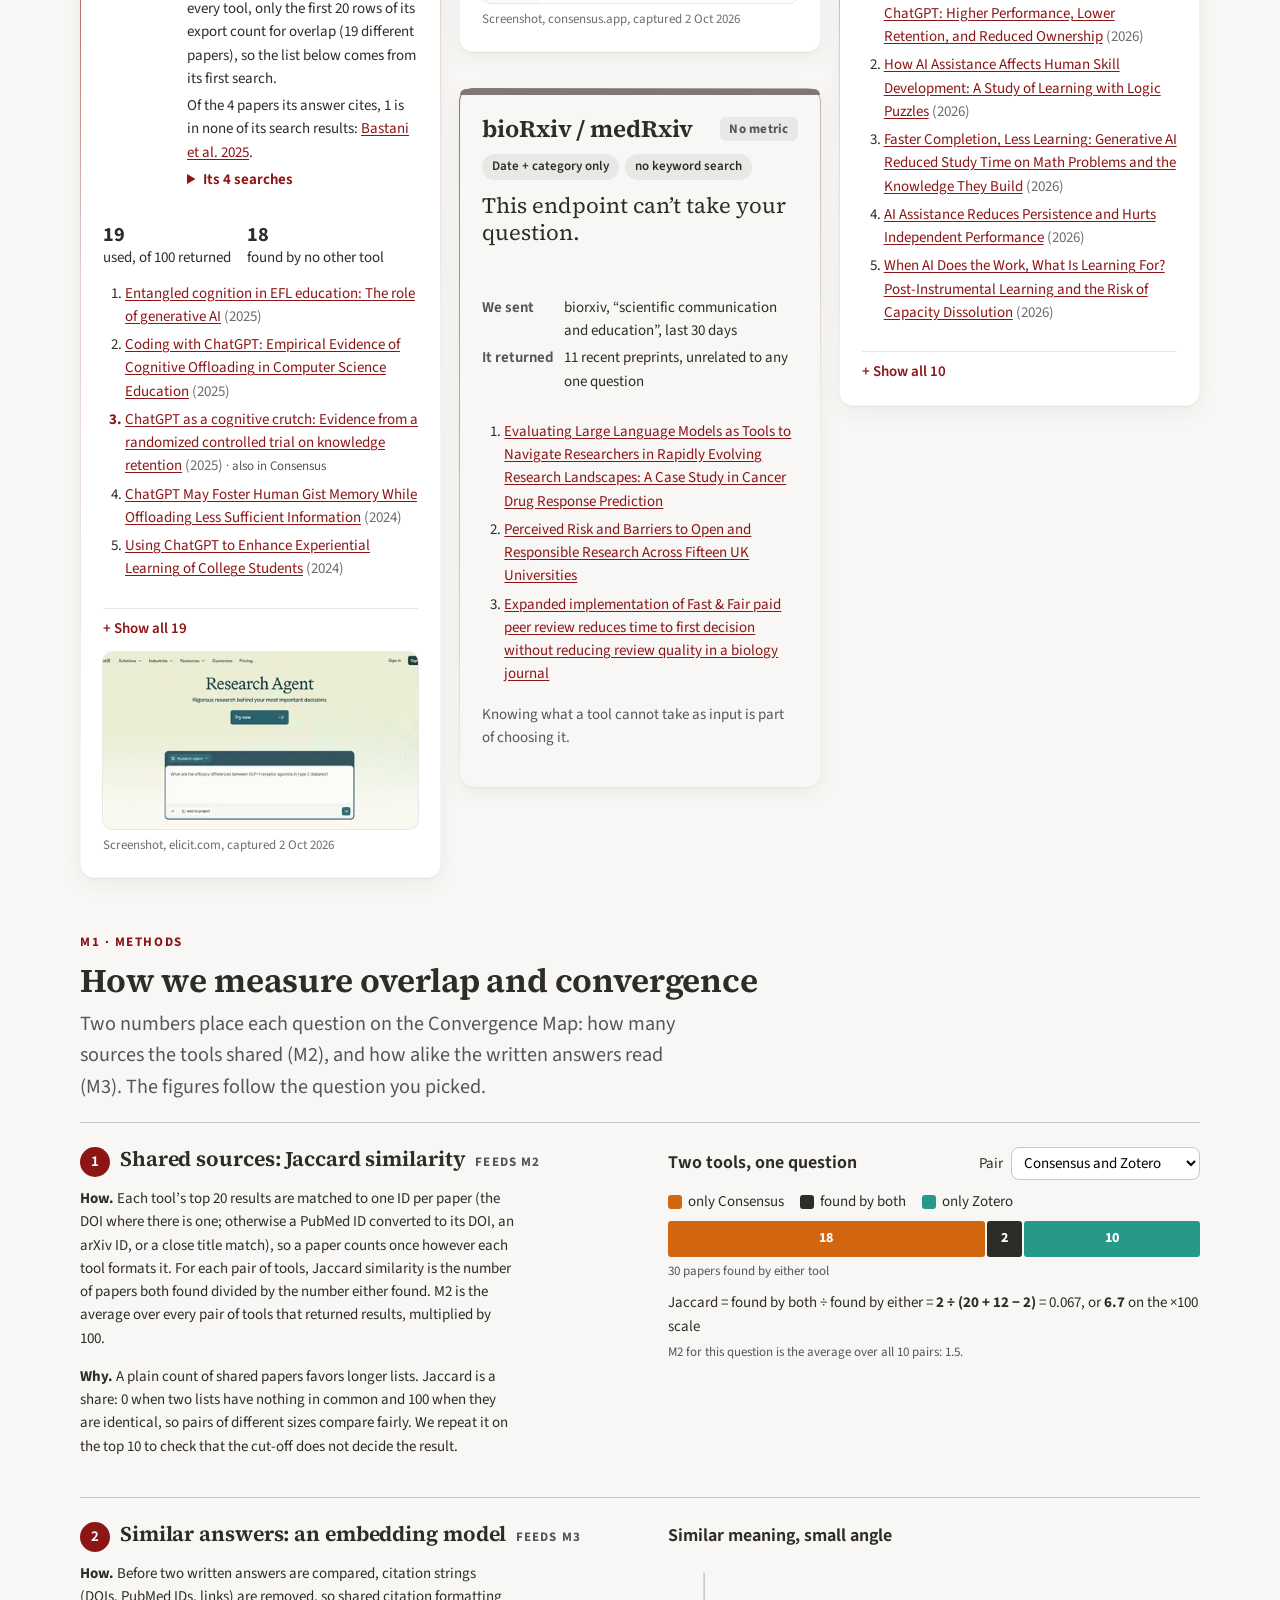
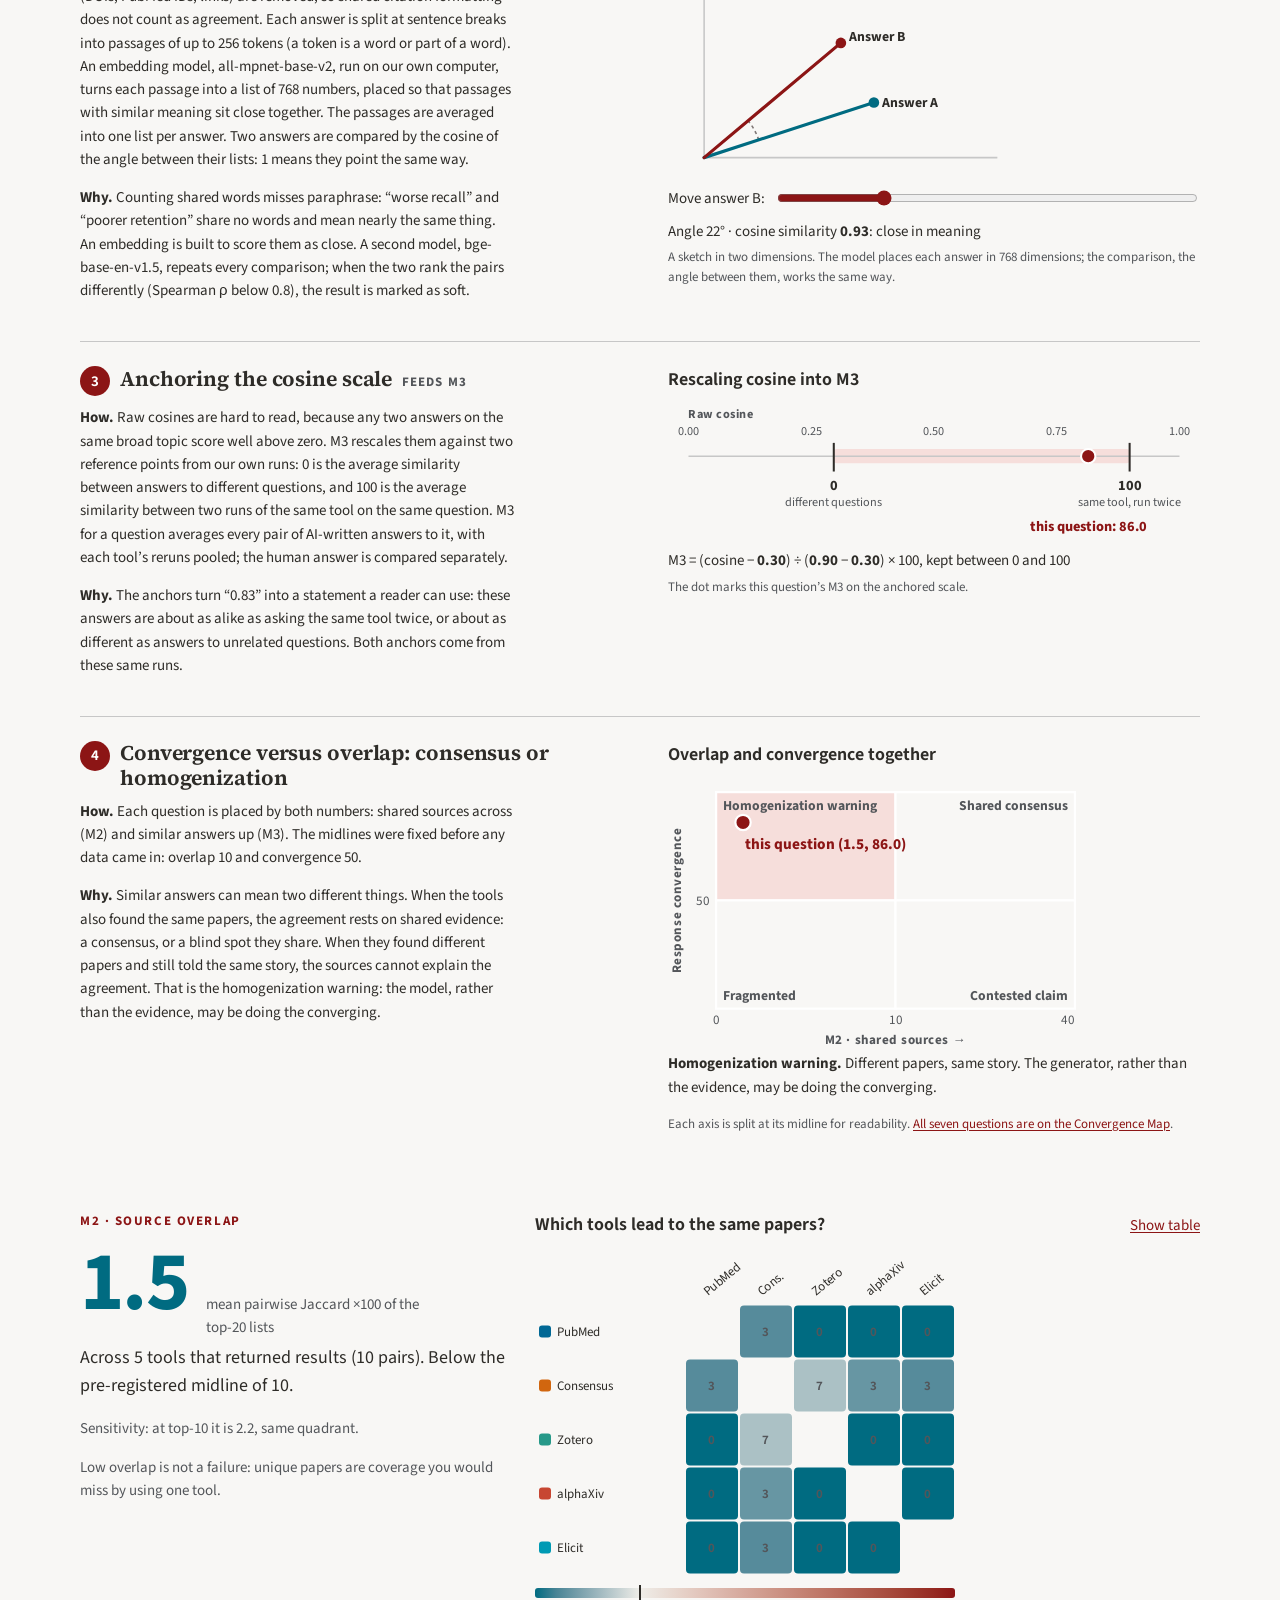
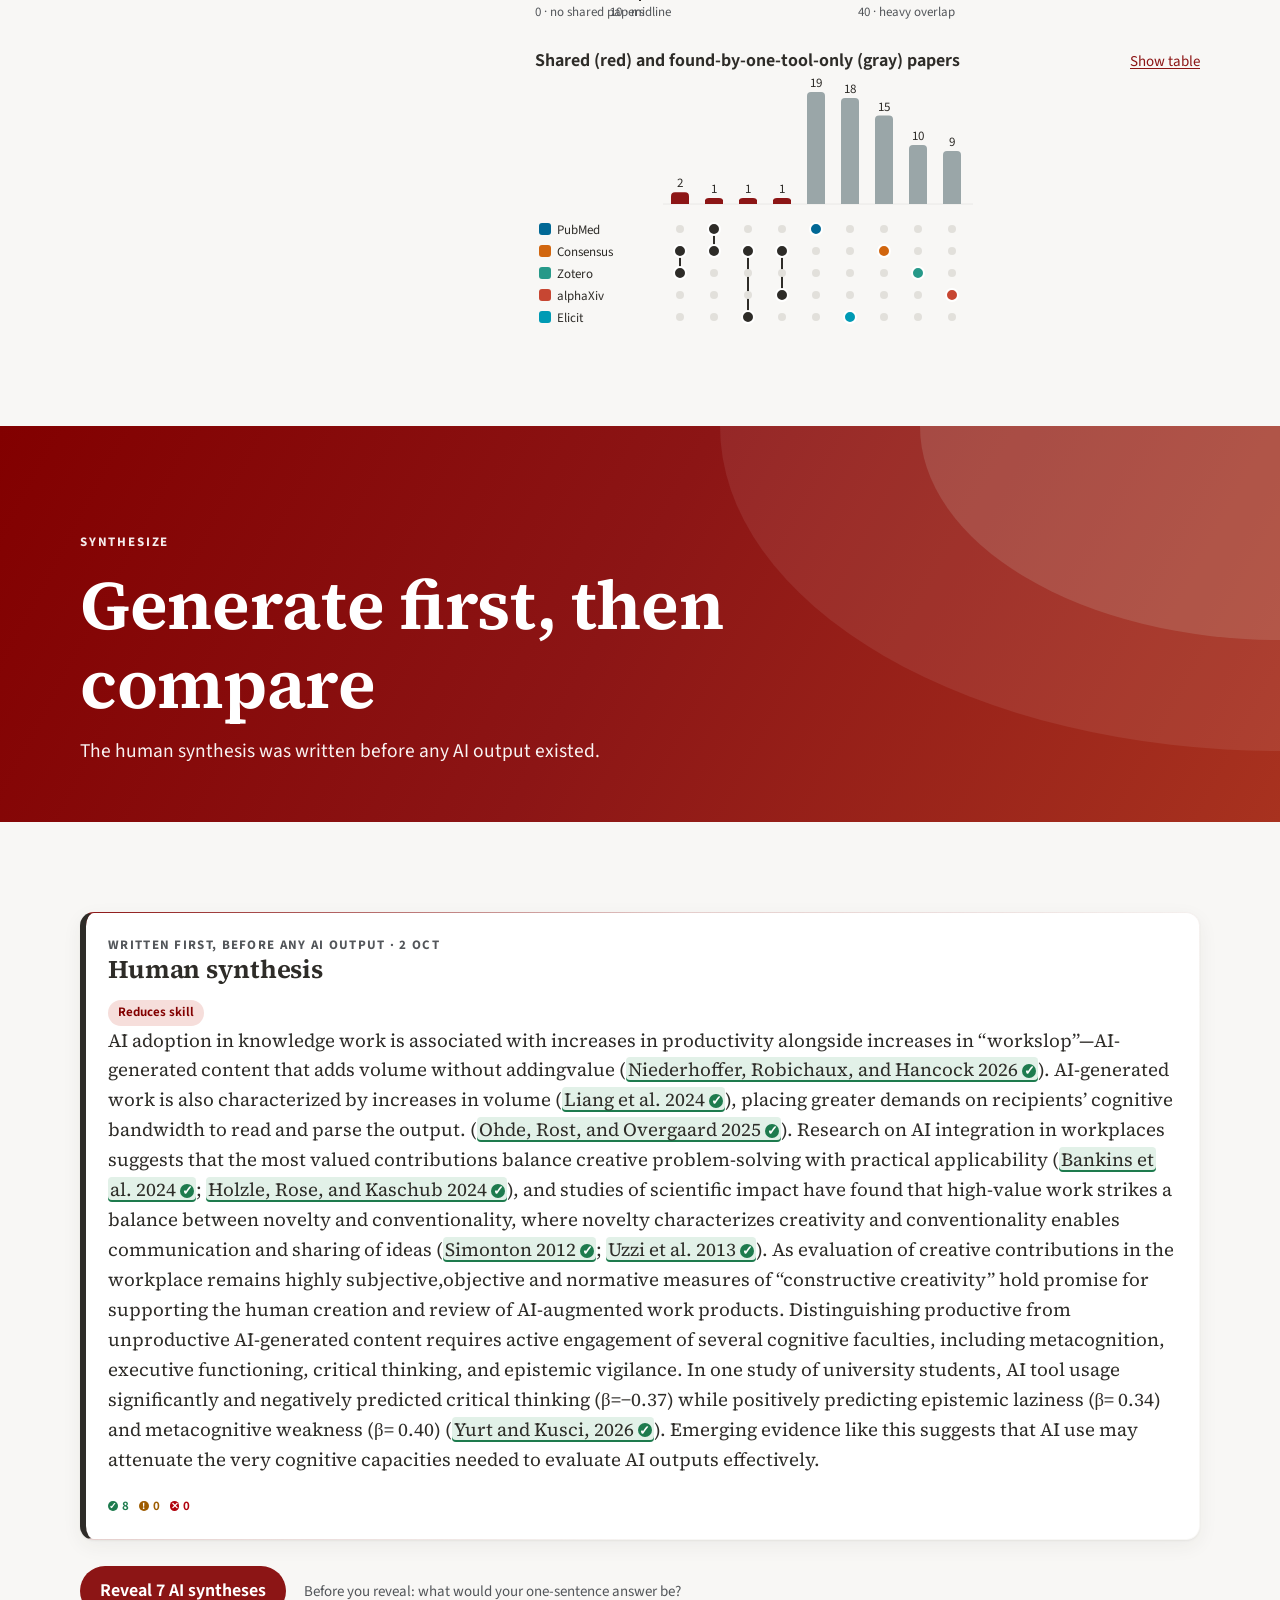
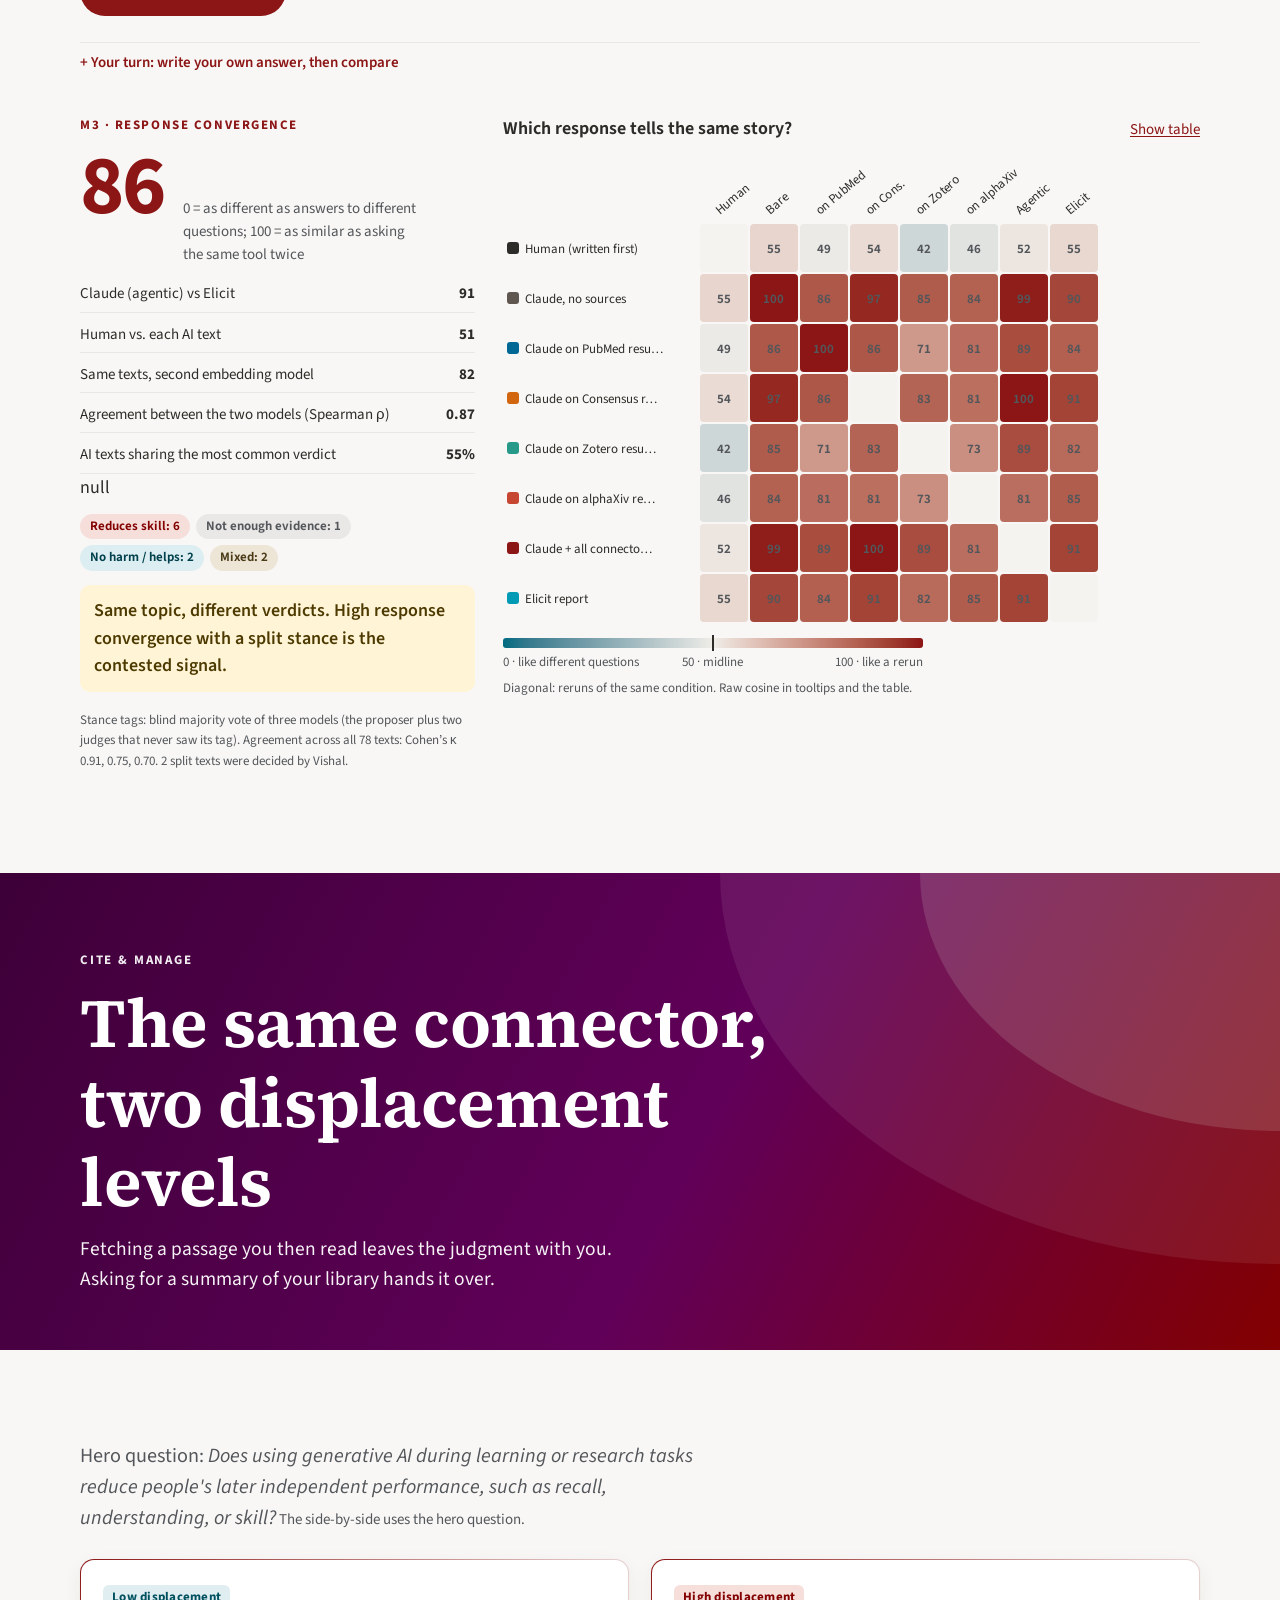
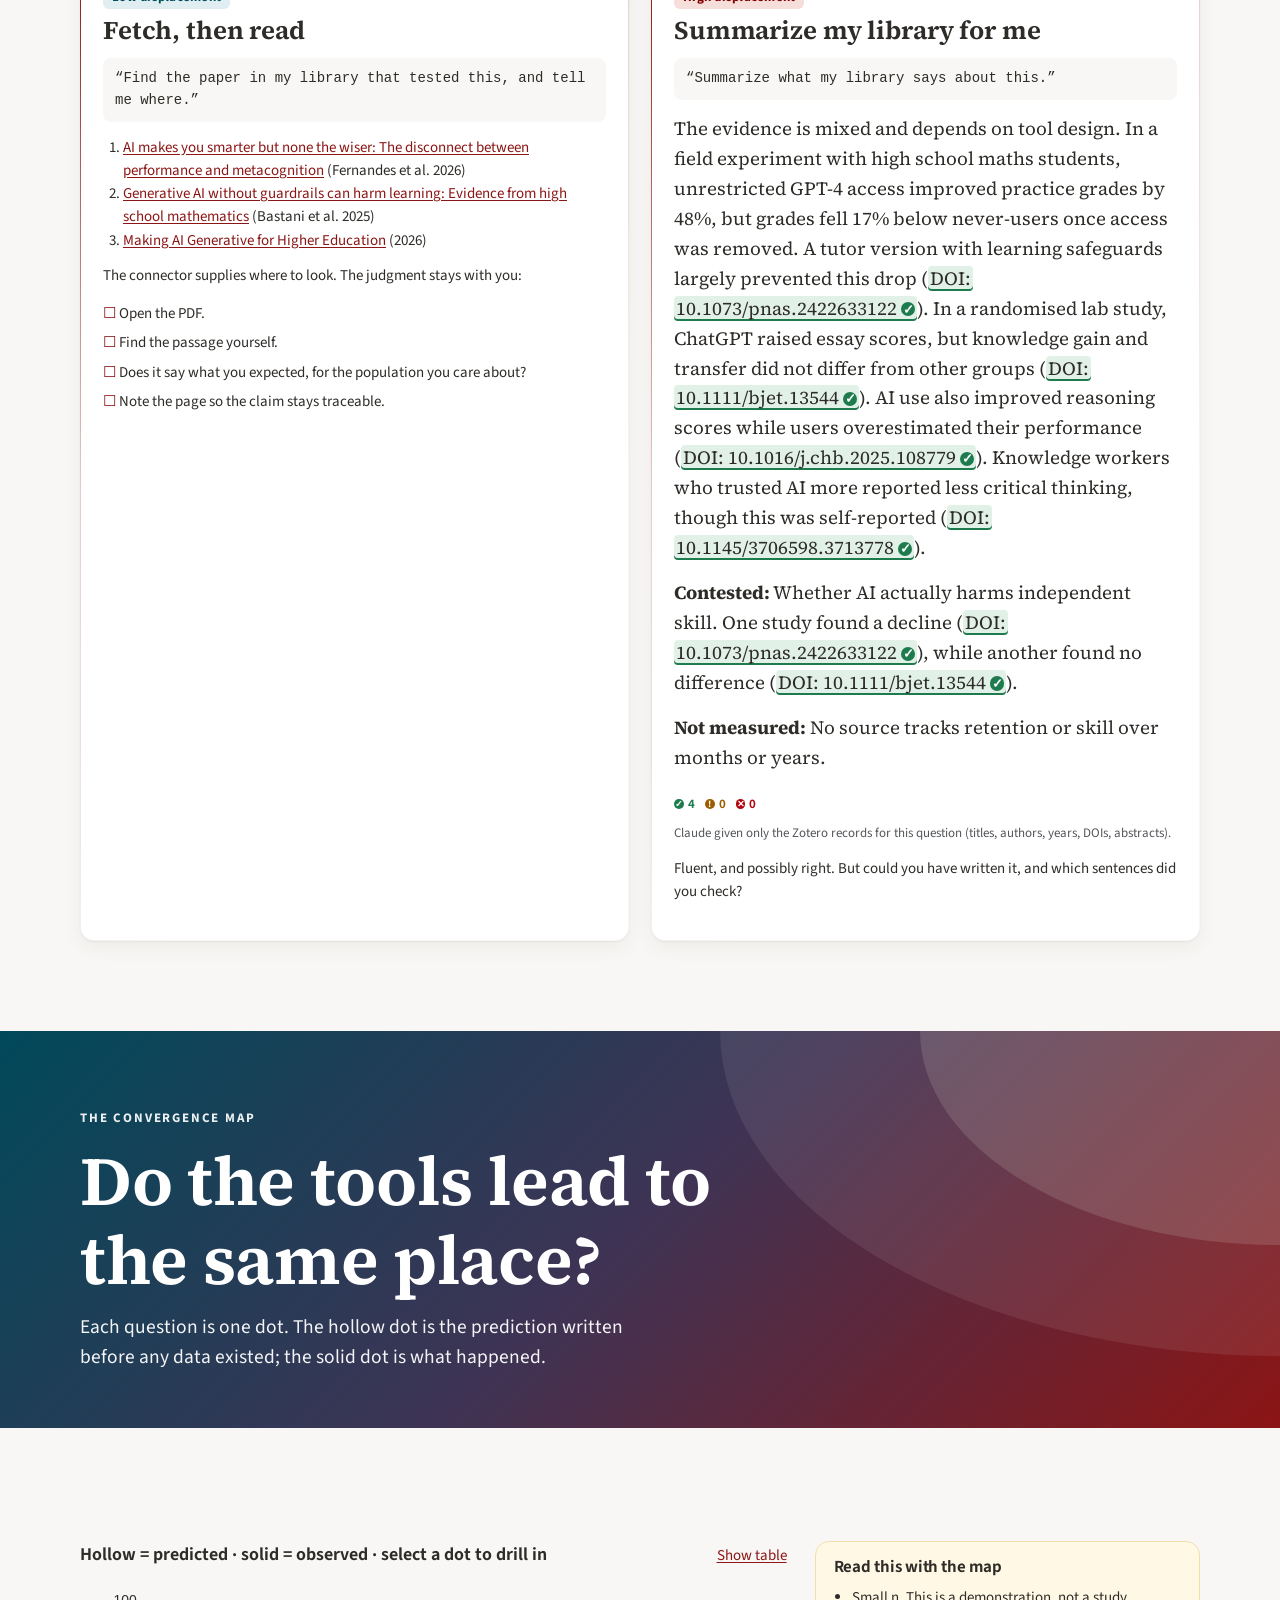
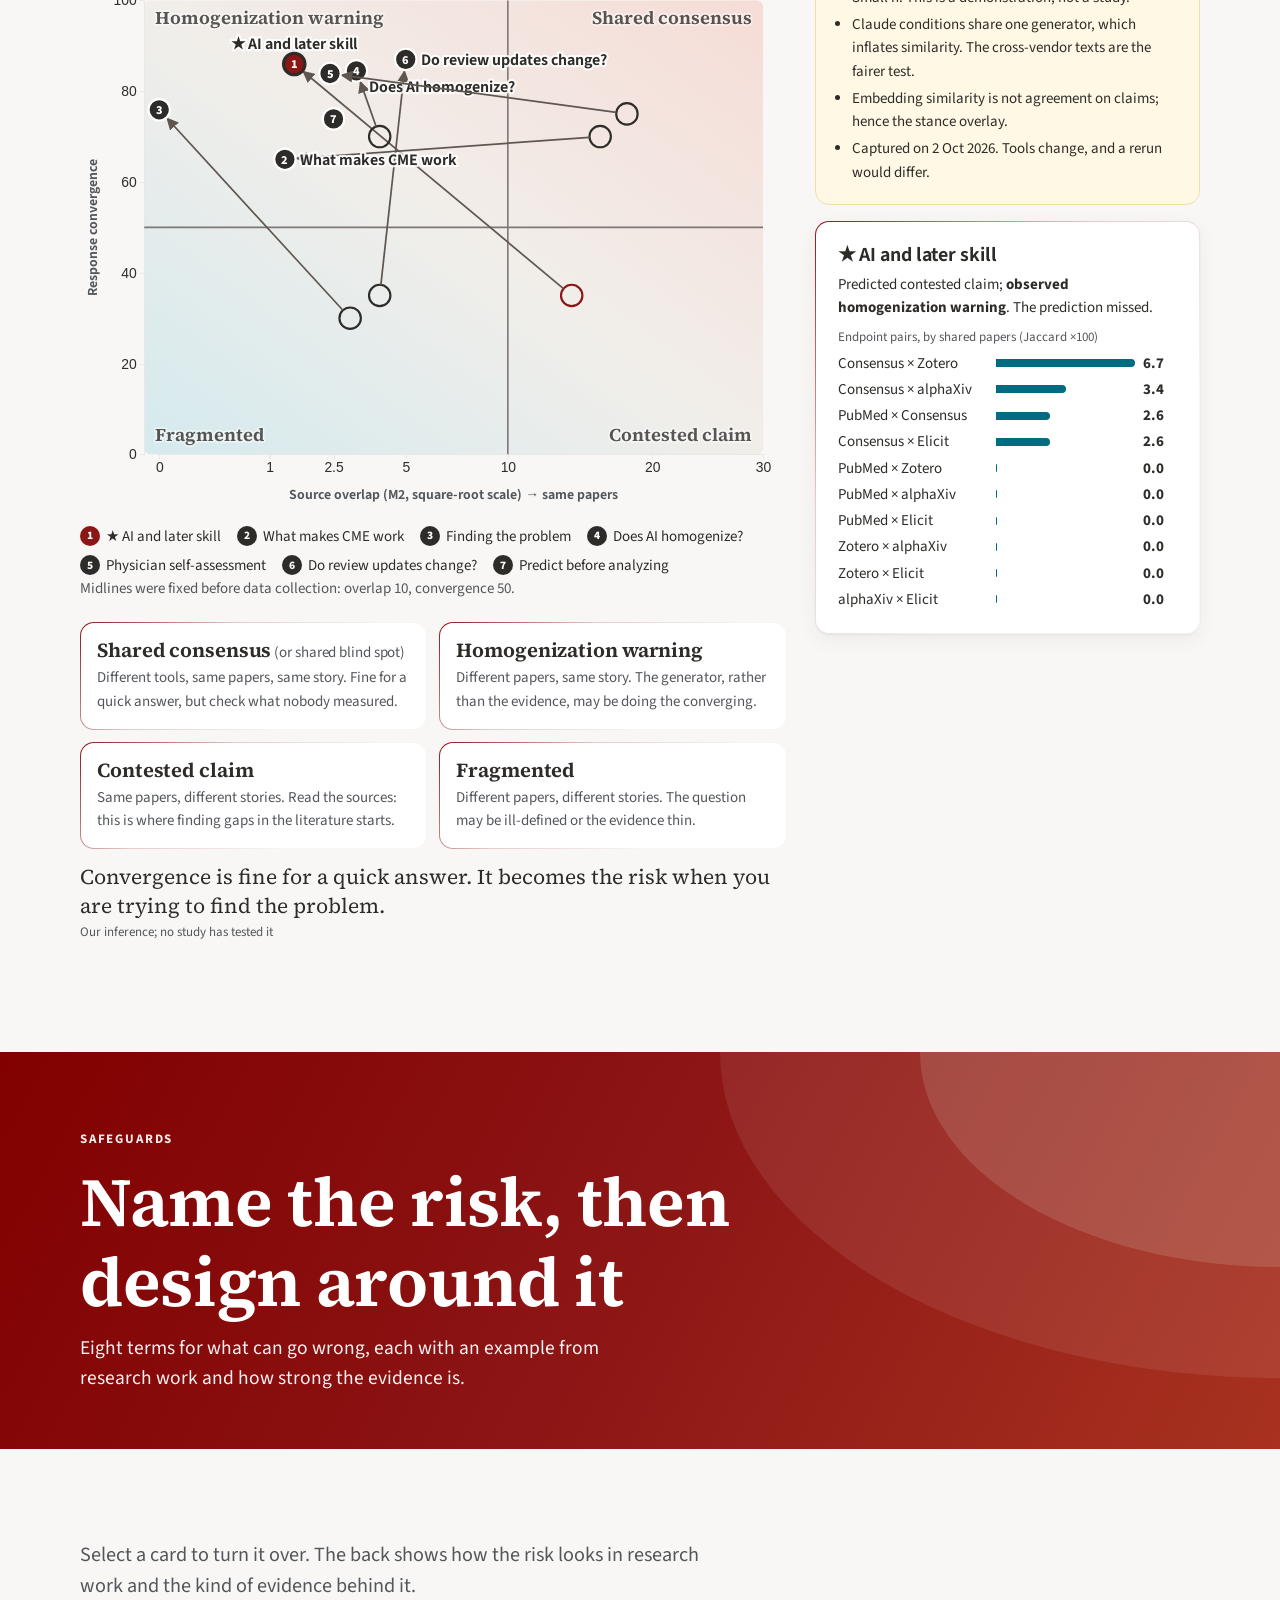
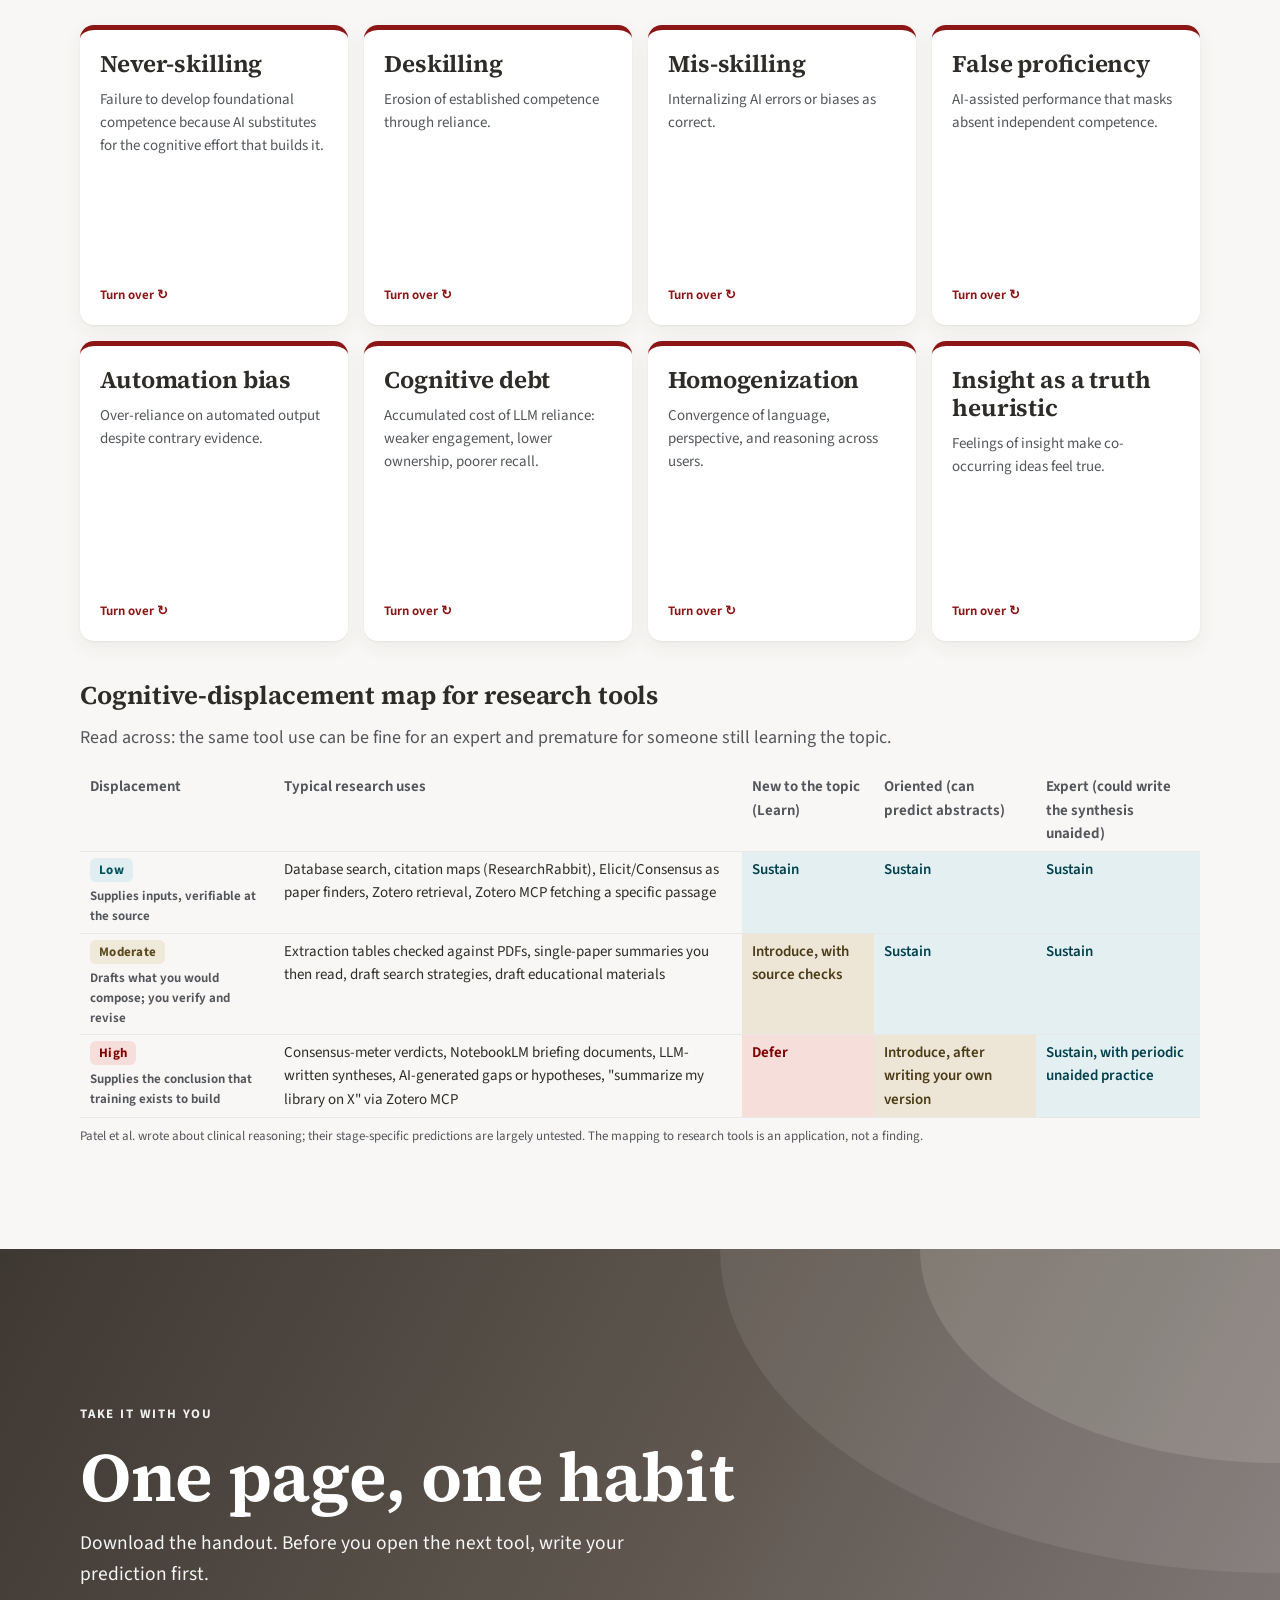
==== commit 9a9bbdc0: "Update the workshop sites Built by arc-origins/pipeline/deploy.py: the Convergence Explorer at the r" ====
--- a/index.html
+++ b/index.html
@@ -10,7 +10,7 @@
     document.documentElement.classList.add('js');
     if (window.matchMedia && matchMedia('(prefers-reduced-motion: reduce)').matches) document.documentElement.classList.add('reduced');
   </script>
-  <script type="module" crossorigin src="./assets/index-14de0UlY.js"></script>
+  <script type="module" crossorigin src="./assets/index-C-WOPuUo.js"></script>
   <link rel="modulepreload" crossorigin href="./assets/store-C3GSd0yt.js">
   <link rel="stylesheet" crossorigin href="./assets/store-aKm5IoQr.css">
   <link rel="stylesheet" crossorigin href="./assets/index-CWveC4yB.css">
@@ -138,7 +138,7 @@
 
     <div class="divider mixed" id="d6" data-stop>
       <div class="shape-a"></div><div class="shape-b"></div>
-      <div class="wrap"><span class="step">The Convergence Map</span><h2>Do the doors lead to the same place?</h2>
+      <div class="wrap"><span class="step">The Convergence Map</span><h2>Do the tools lead to the same place?</h2>
         <p>Each question is one dot. The hollow dot is the prediction written before any data existed; the solid dot is what happened.</p></div>
     </div>
     <section class="block" id="s6" data-stop aria-labelledby="s6-title">
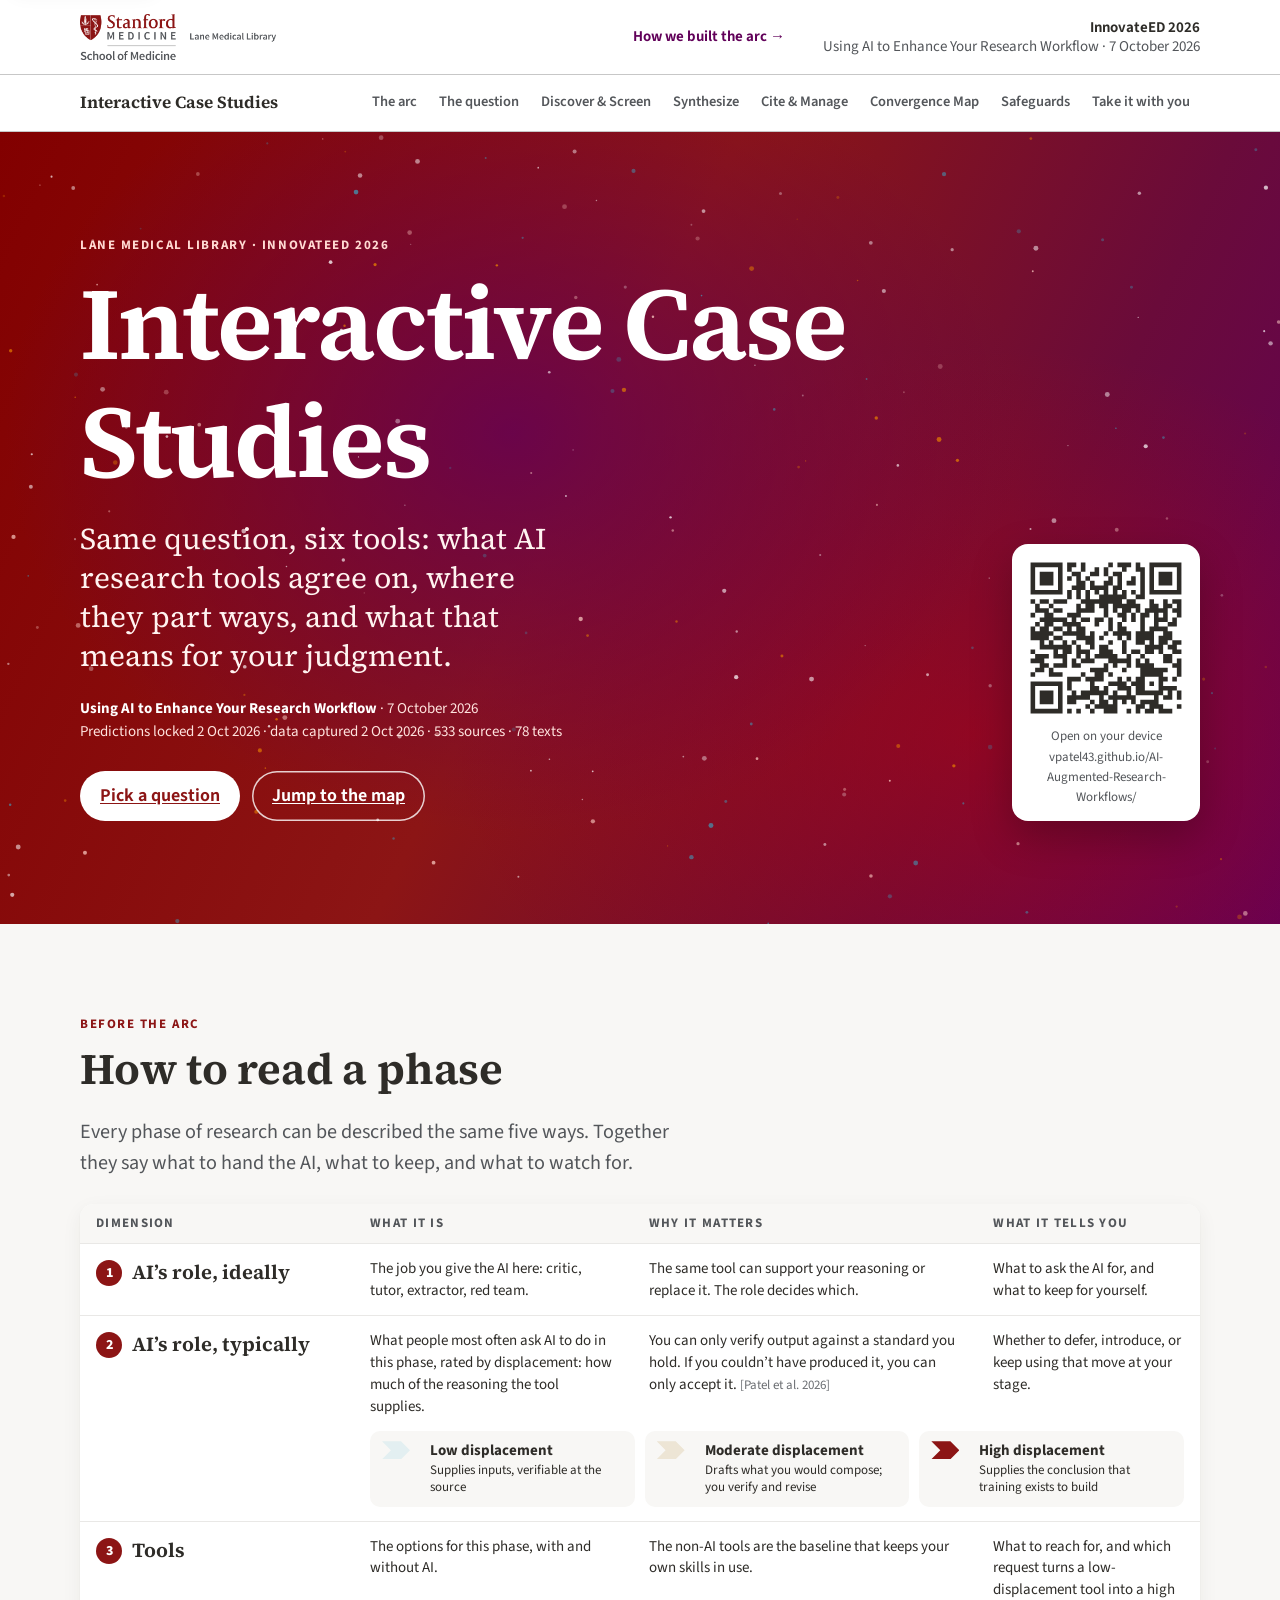
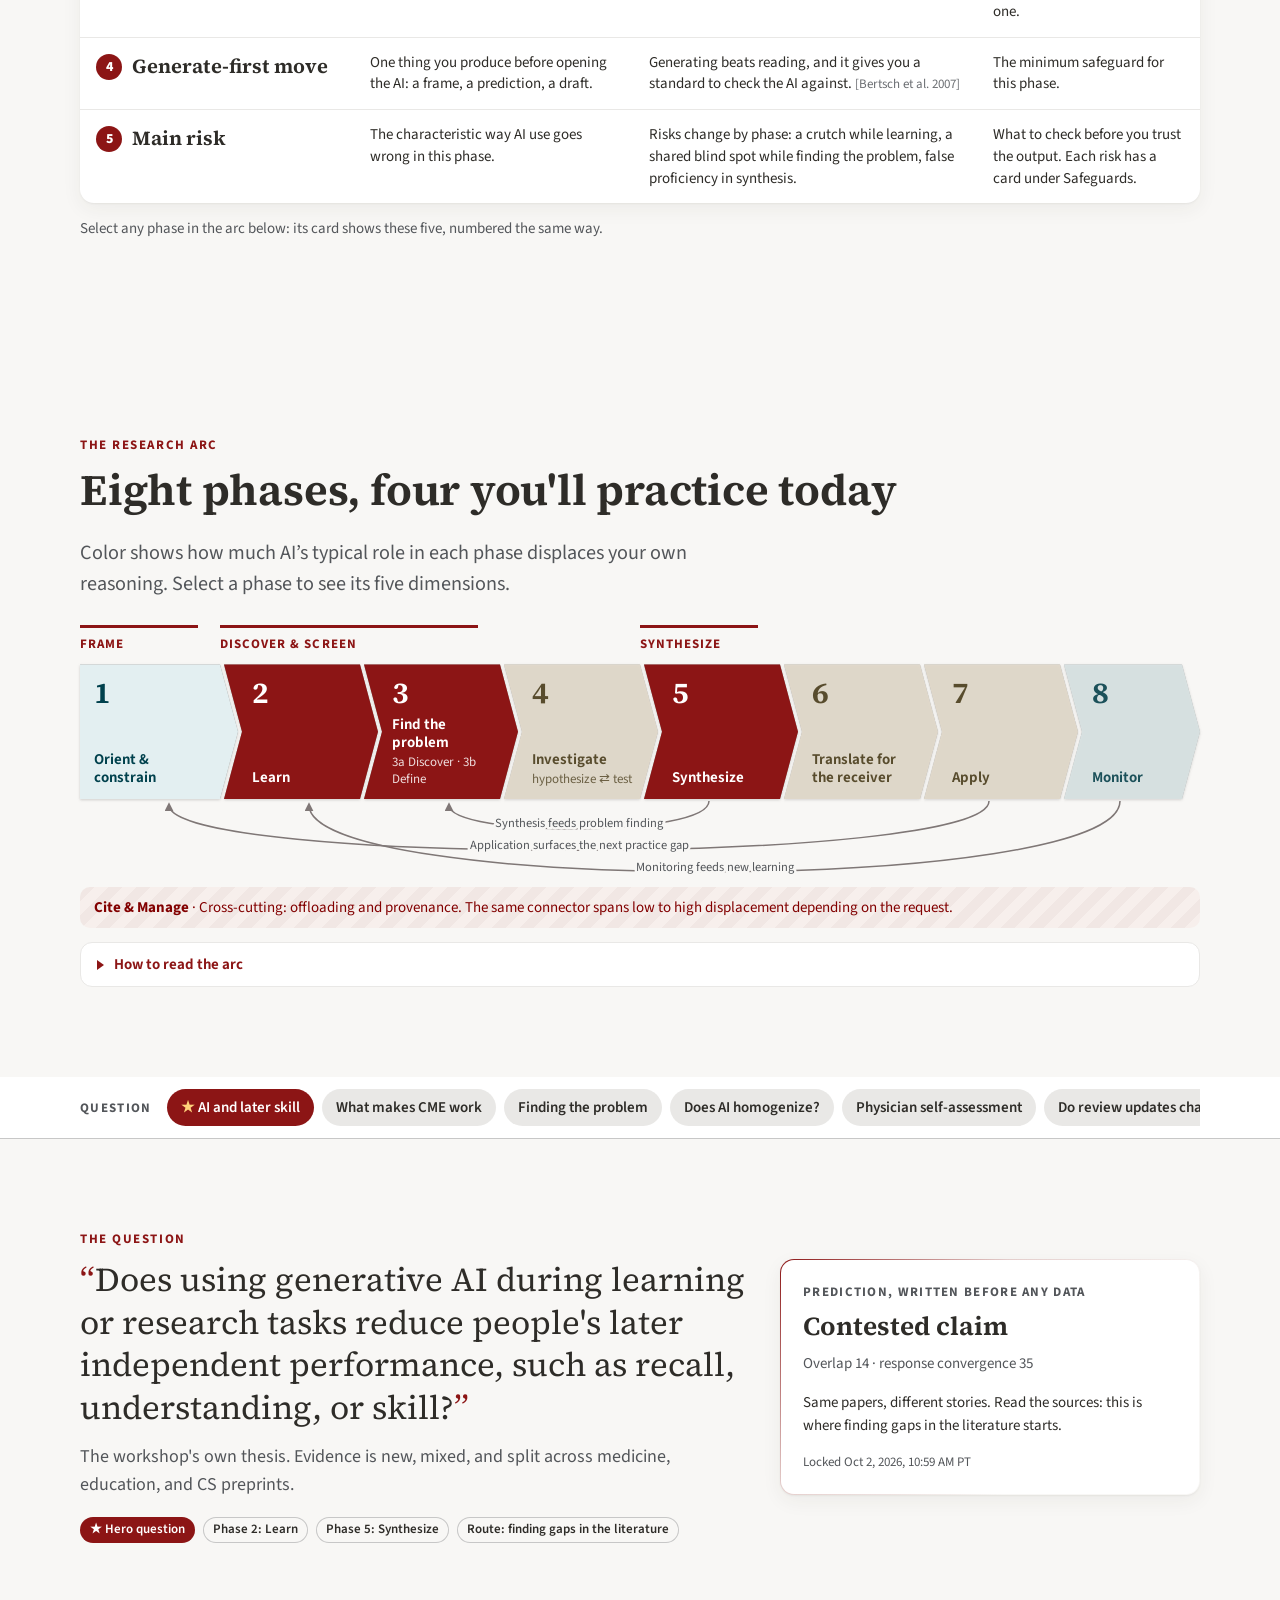
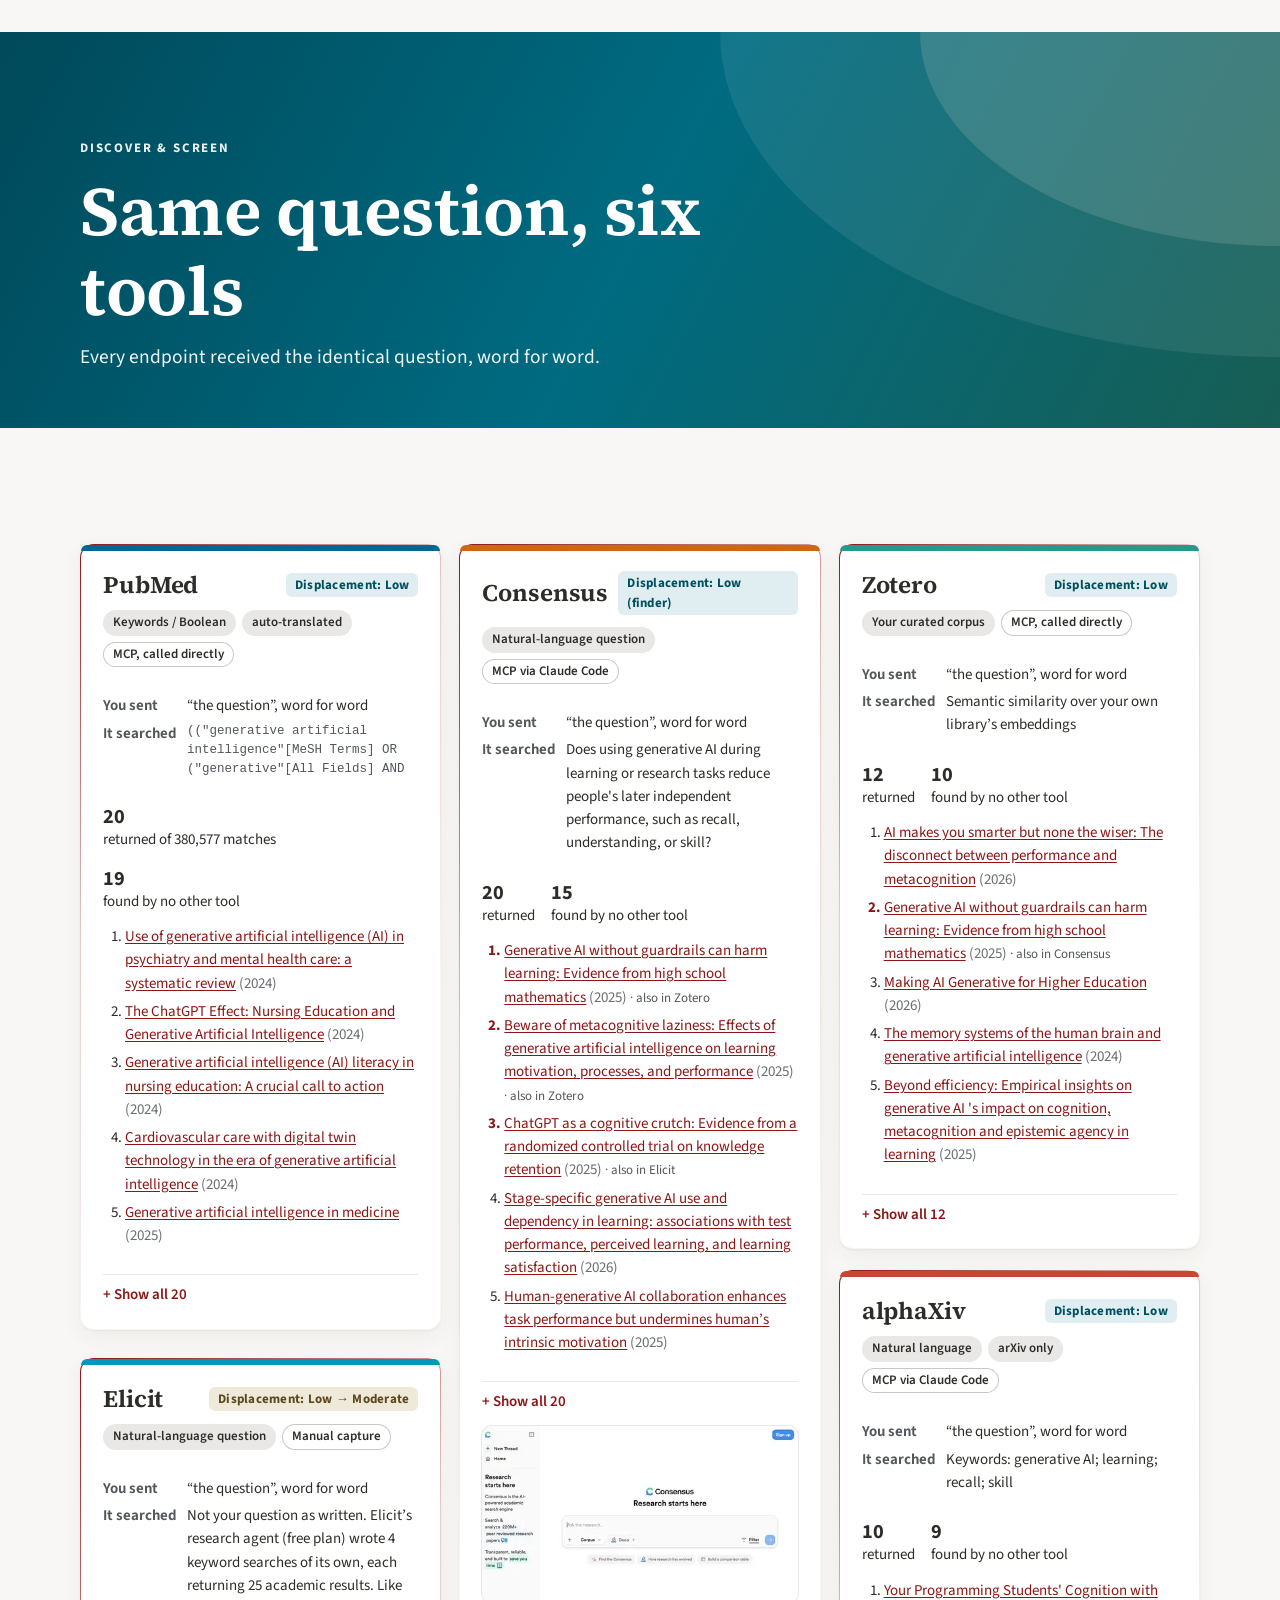
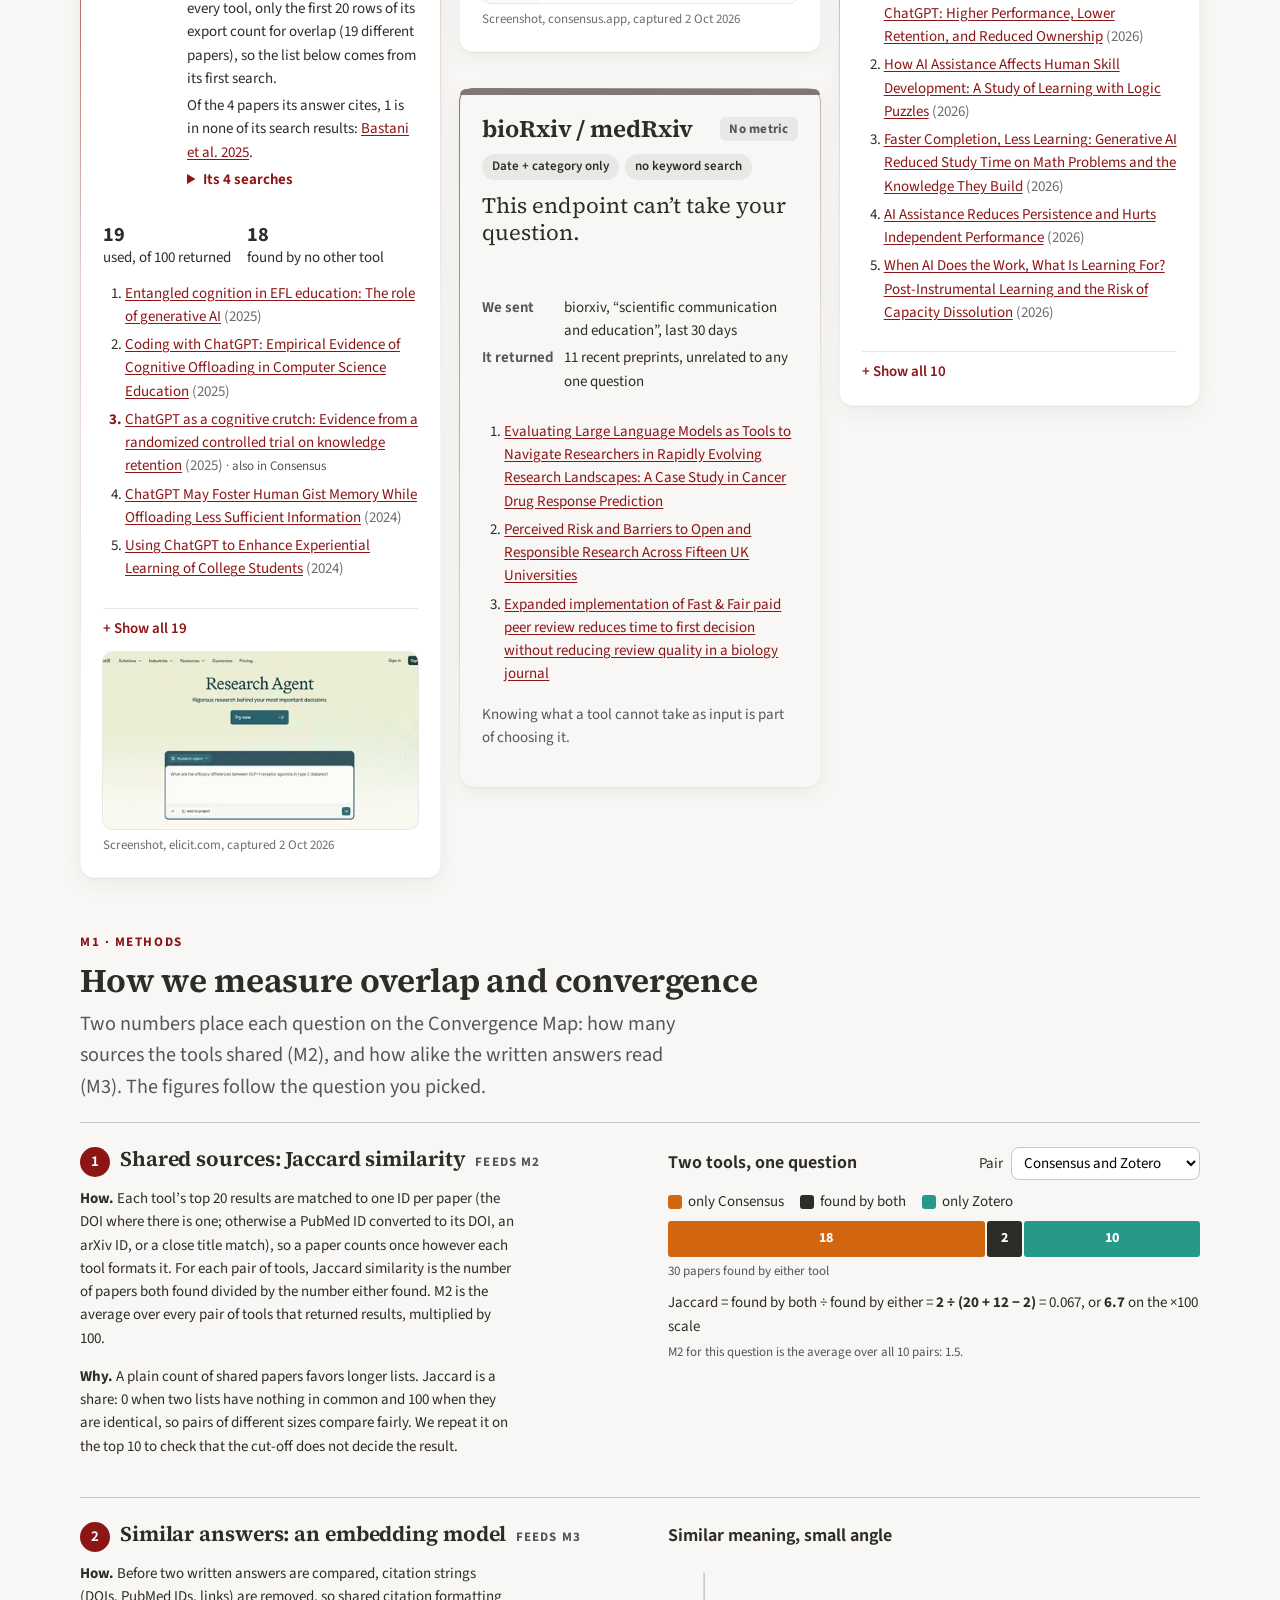
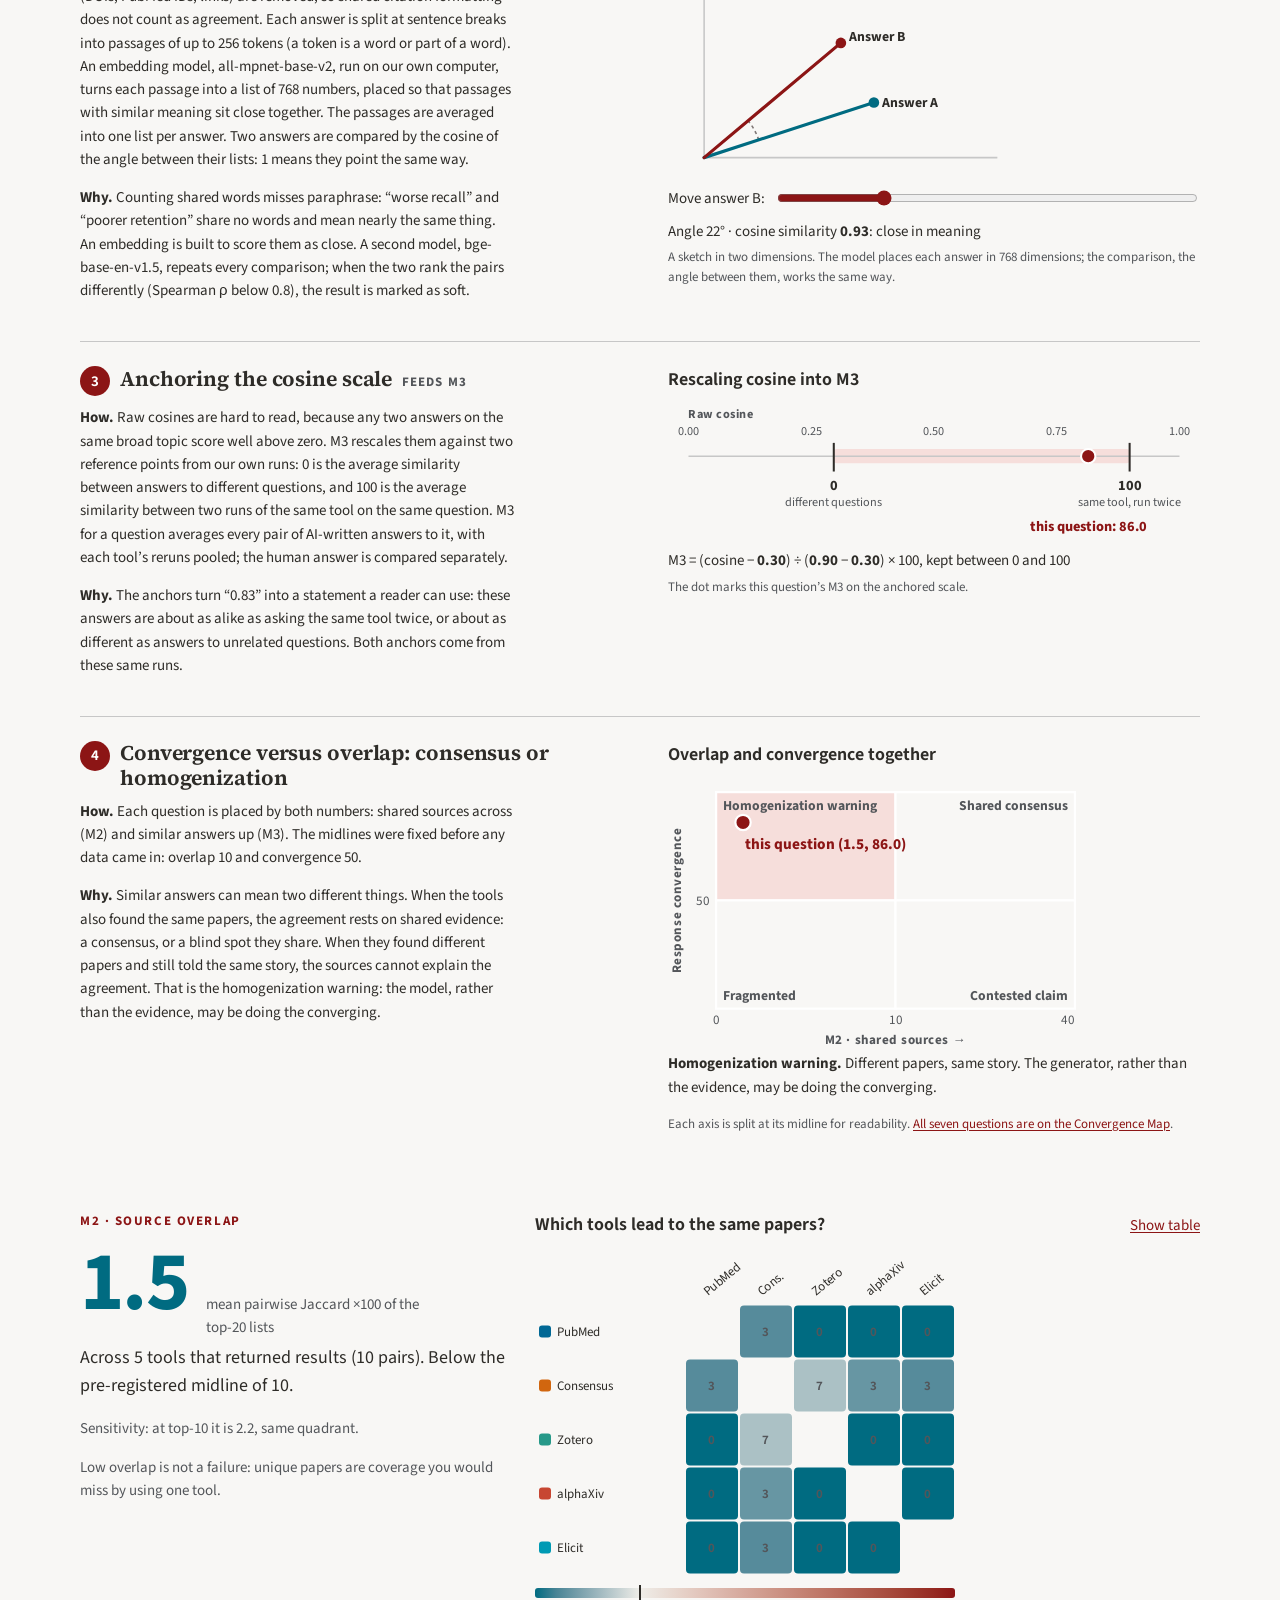
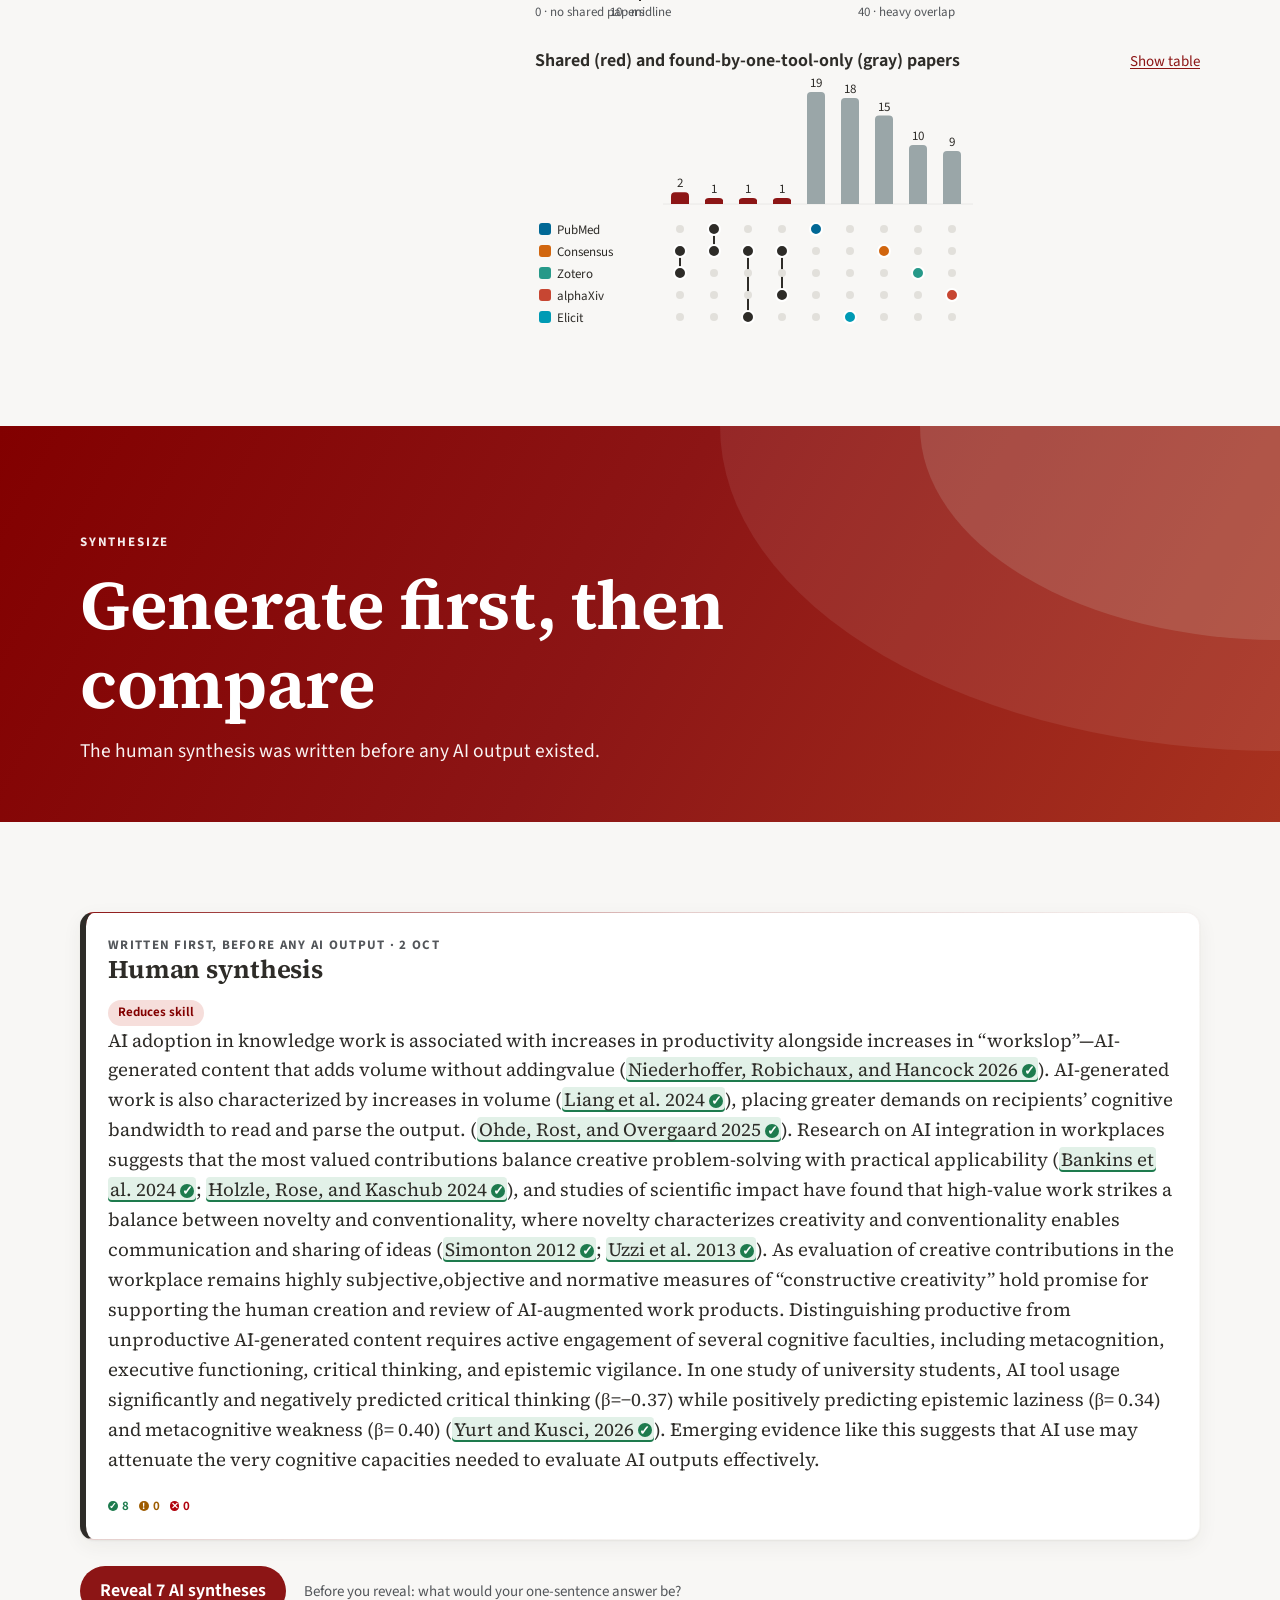
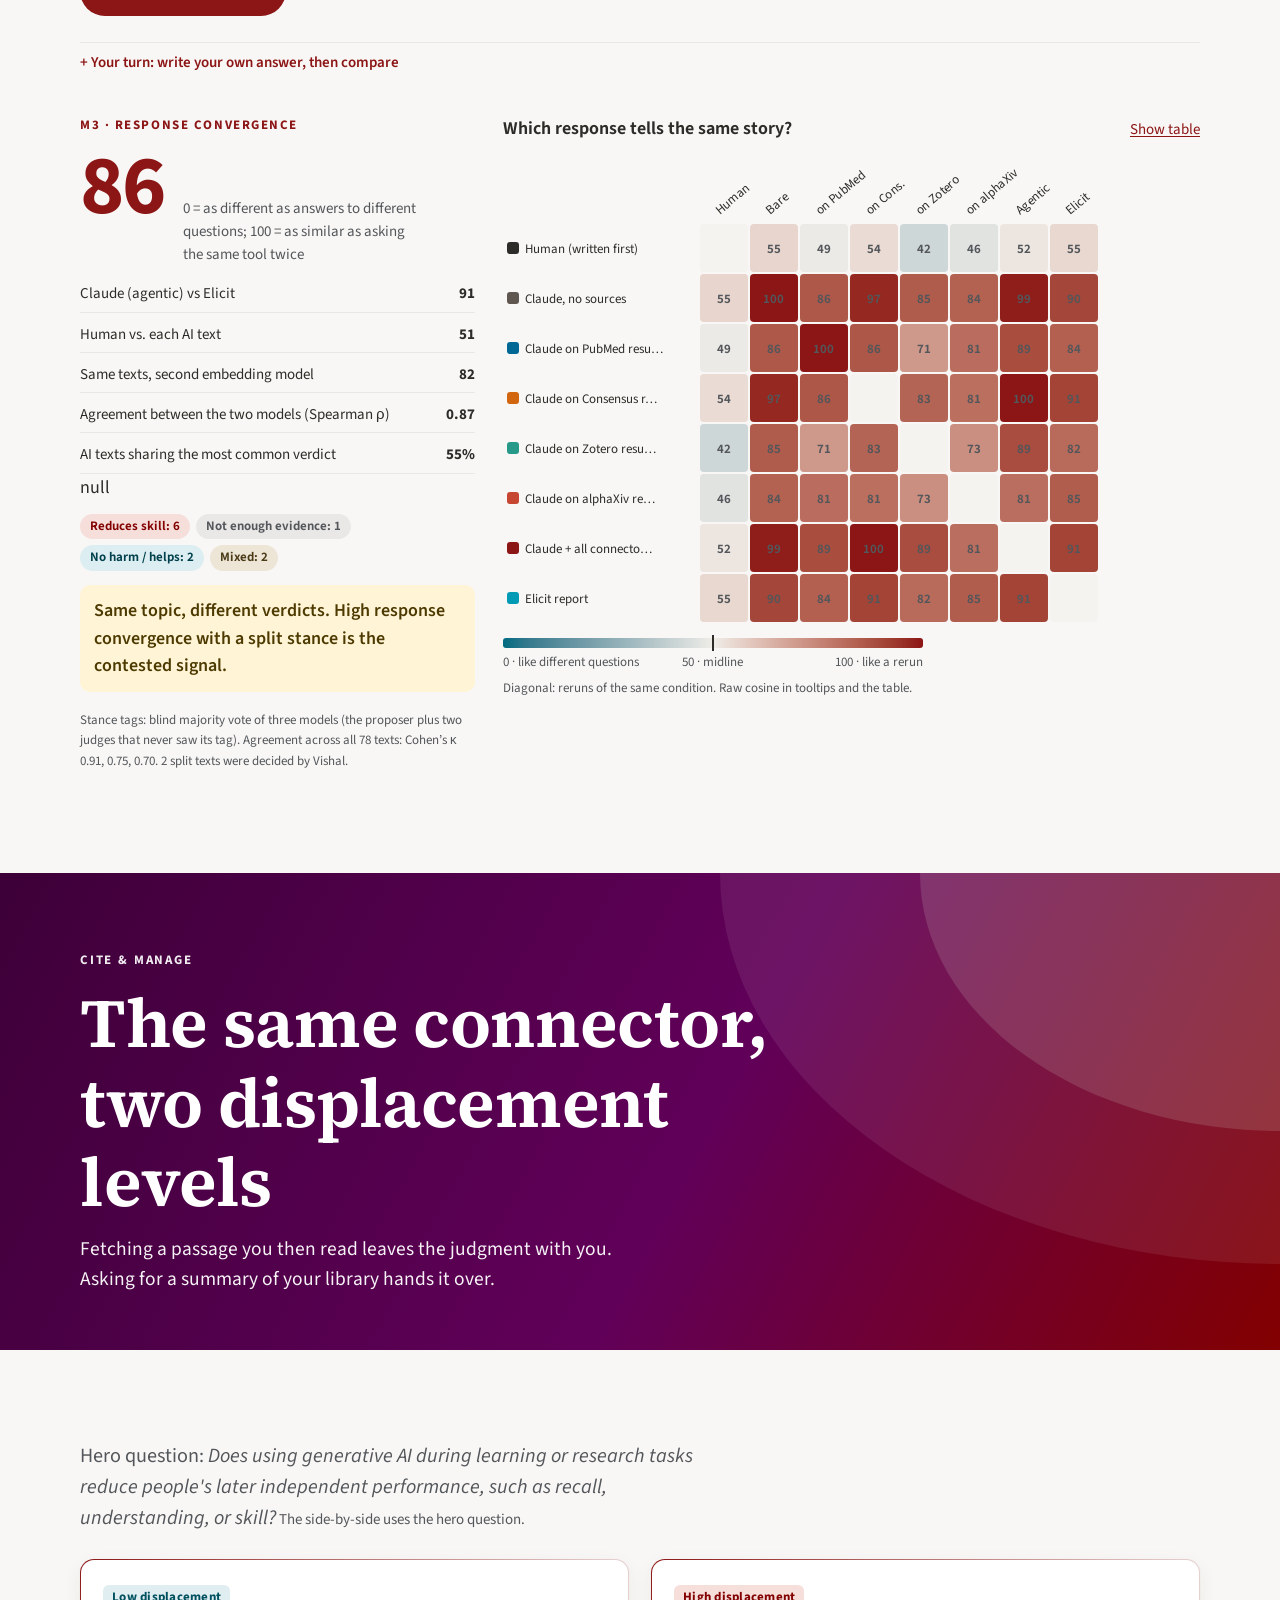
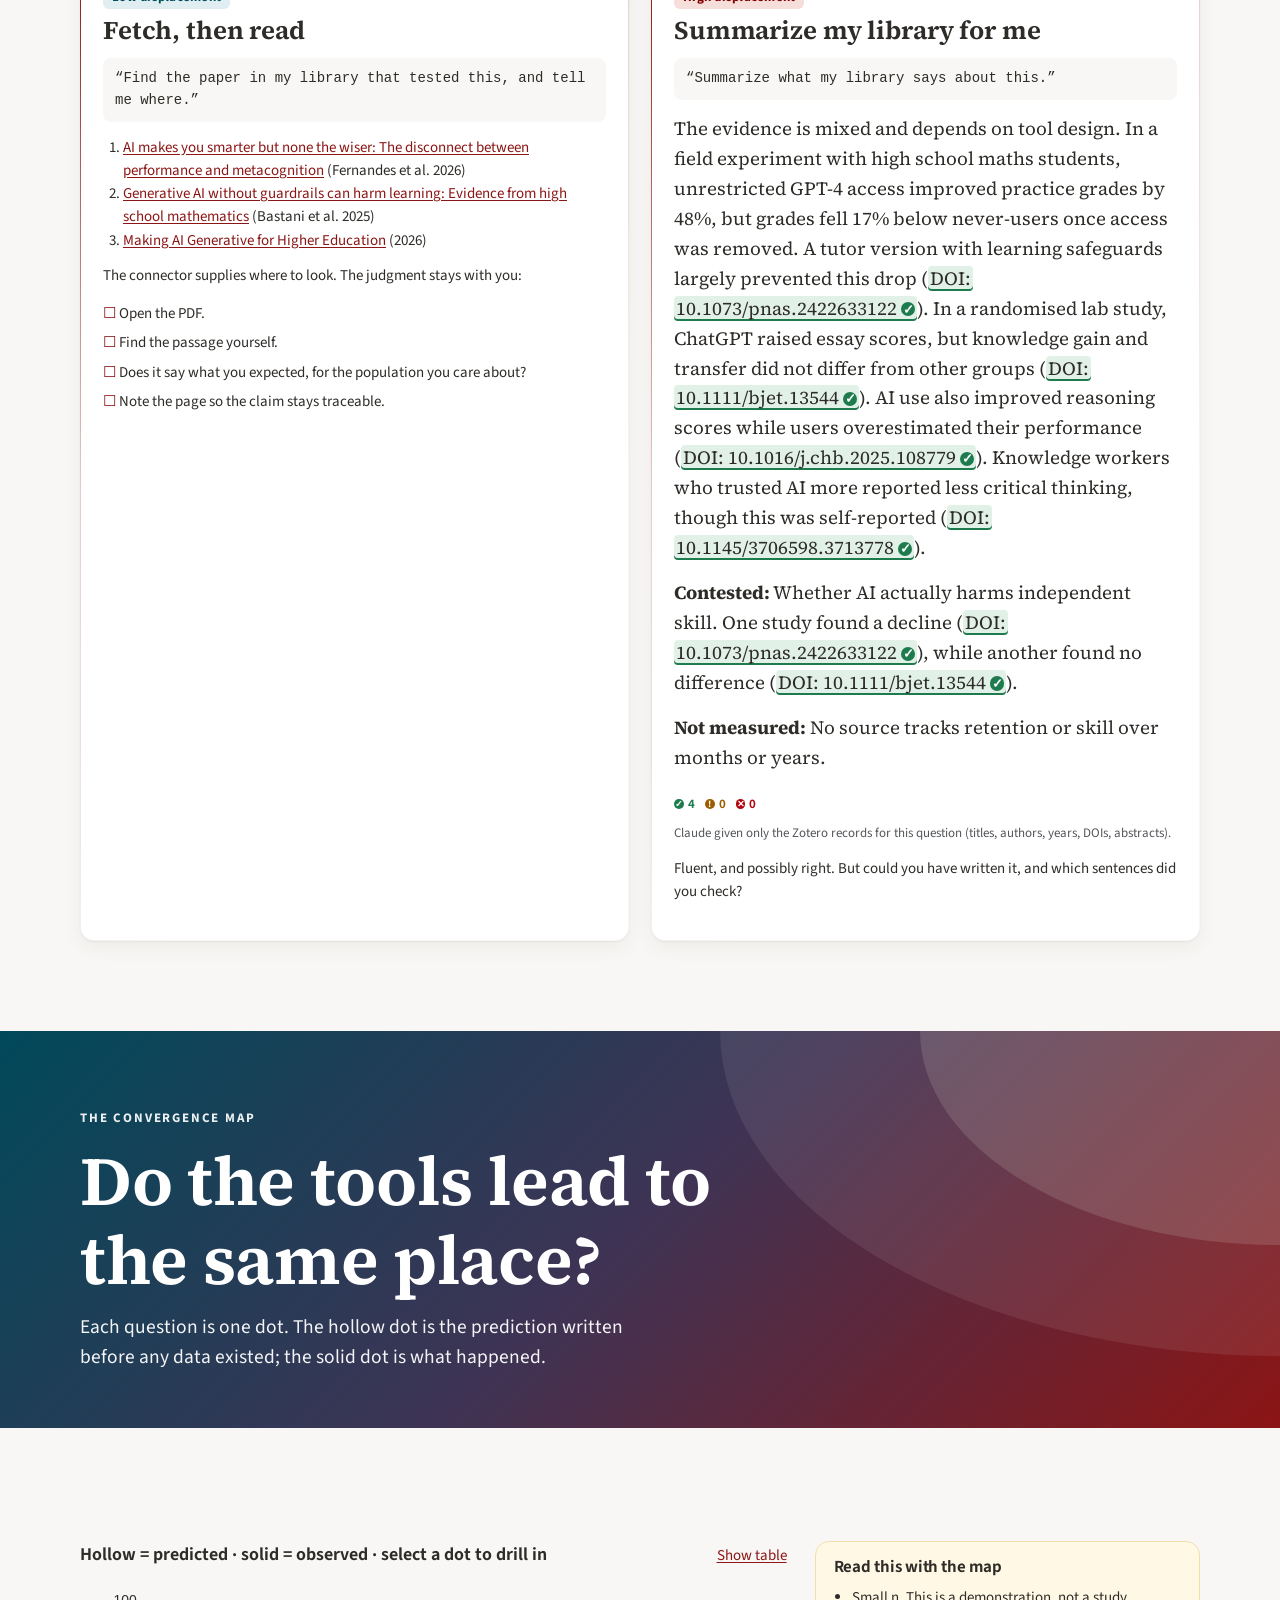
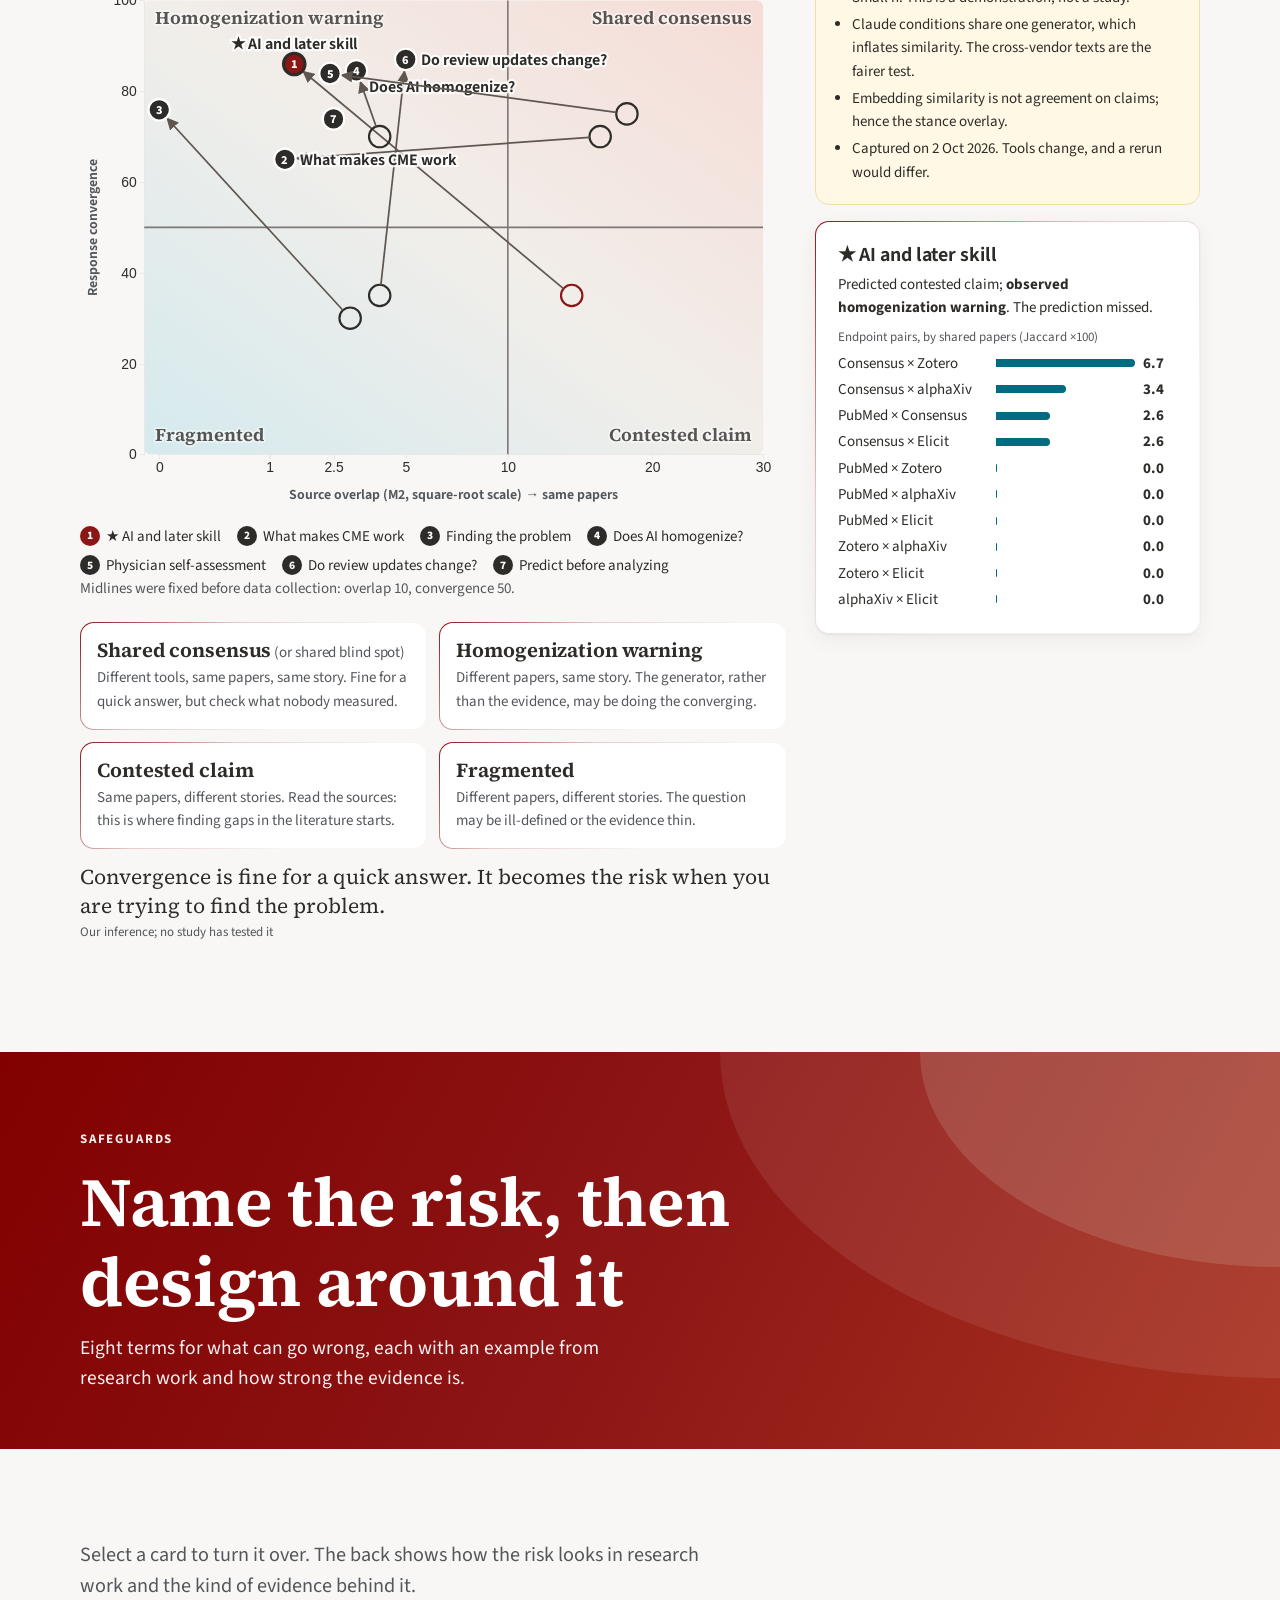
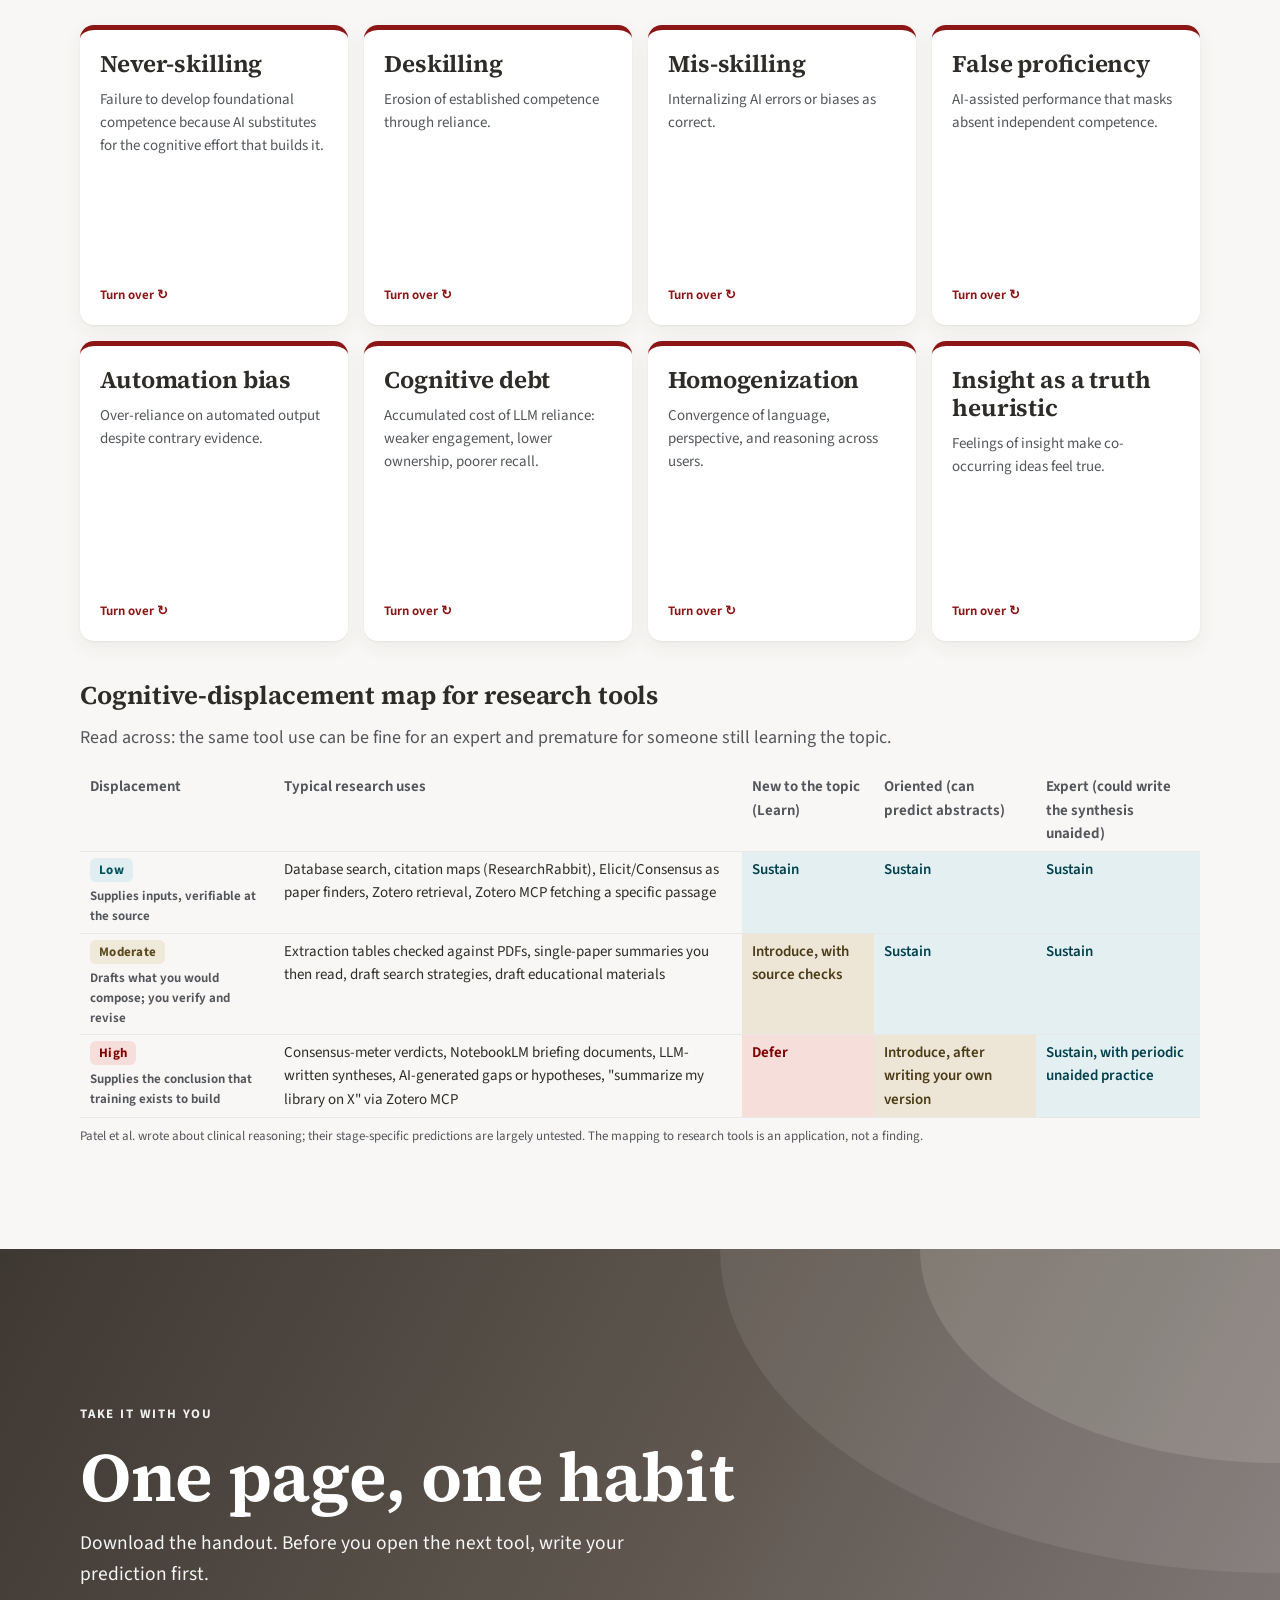
==== commit 7acf2bc3: "Update the workshop sites Built by arc-origins/pipeline/deploy.py: the Convergence Explorer at the r" ====
--- a/index.html
+++ b/index.html
@@ -10,7 +10,7 @@
     document.documentElement.classList.add('js');
     if (window.matchMedia && matchMedia('(prefers-reduced-motion: reduce)').matches) document.documentElement.classList.add('reduced');
   </script>
-  <script type="module" crossorigin src="./assets/index-C-WOPuUo.js"></script>
+  <script type="module" crossorigin src="./assets/index-DD3XeUt8.js"></script>
   <link rel="modulepreload" crossorigin href="./assets/store-C3GSd0yt.js">
   <link rel="stylesheet" crossorigin href="./assets/store-aKm5IoQr.css">
   <link rel="stylesheet" crossorigin href="./assets/index-CWveC4yB.css">
